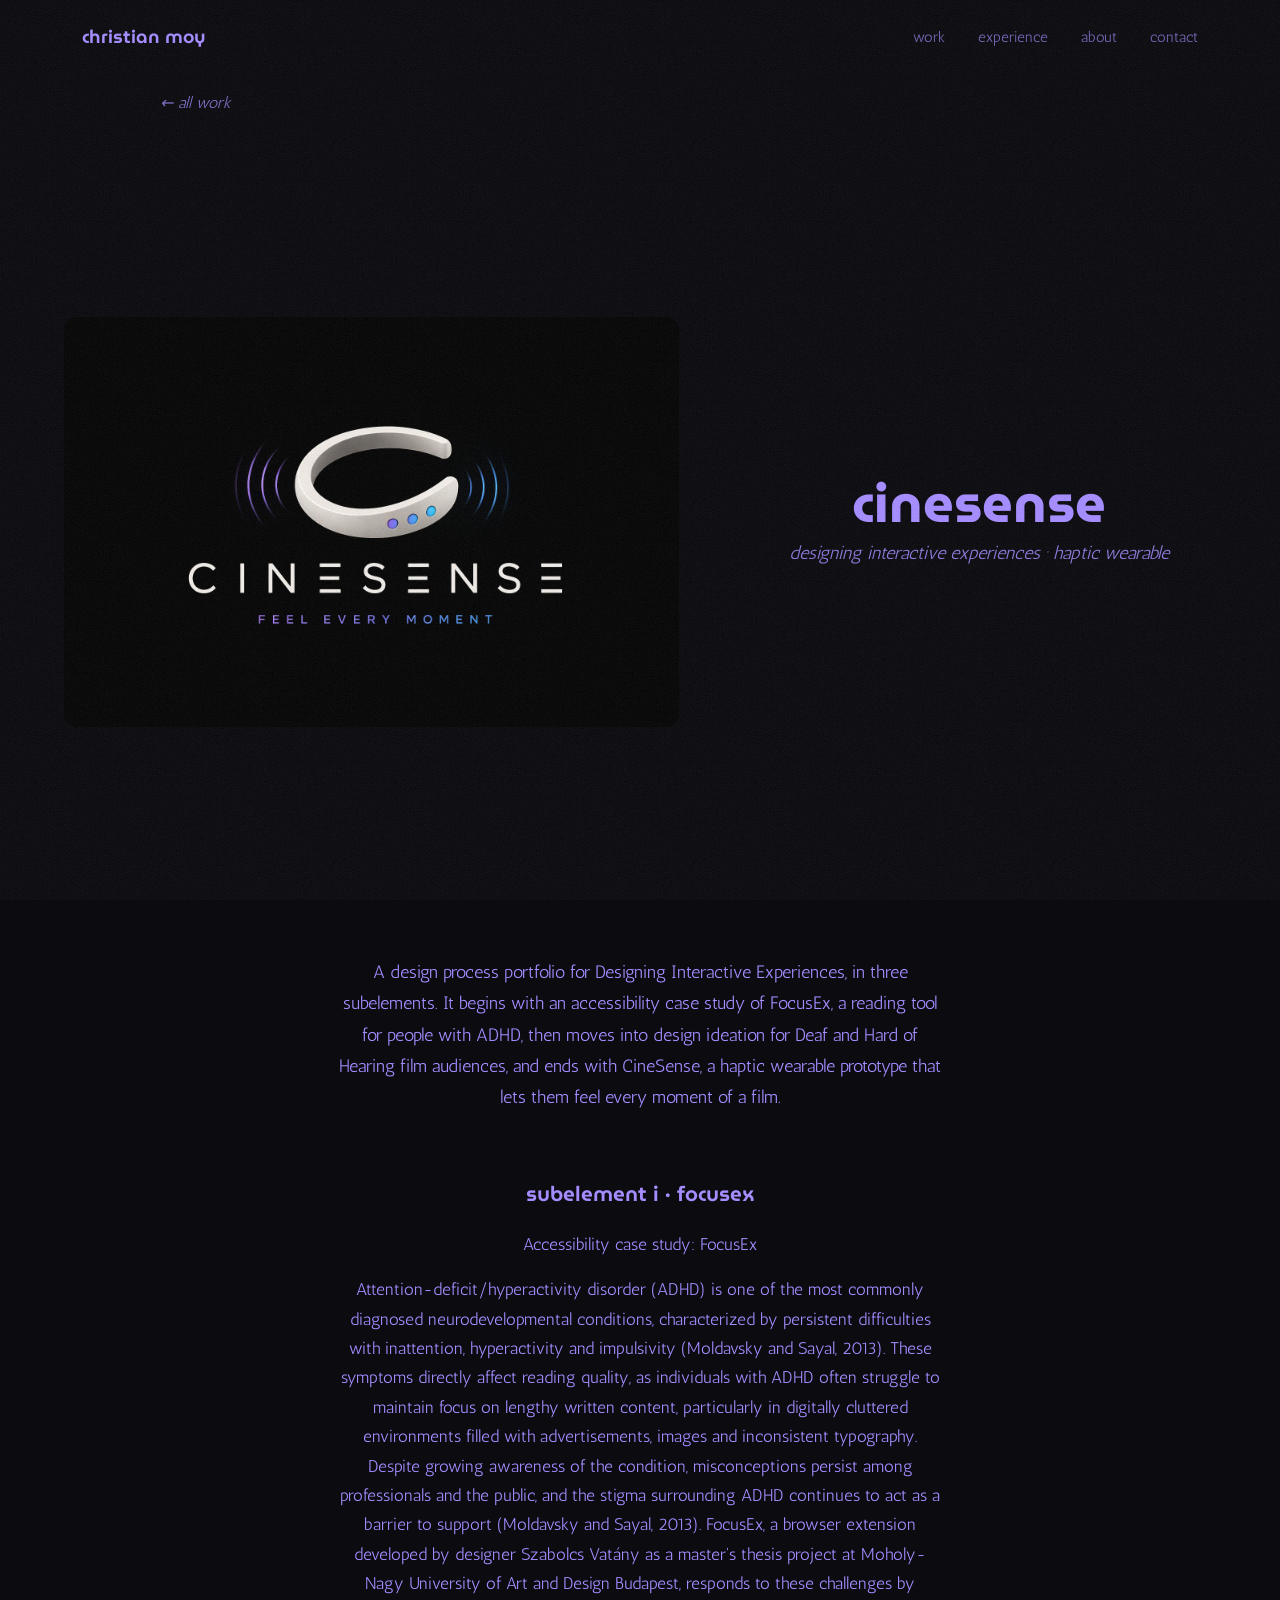
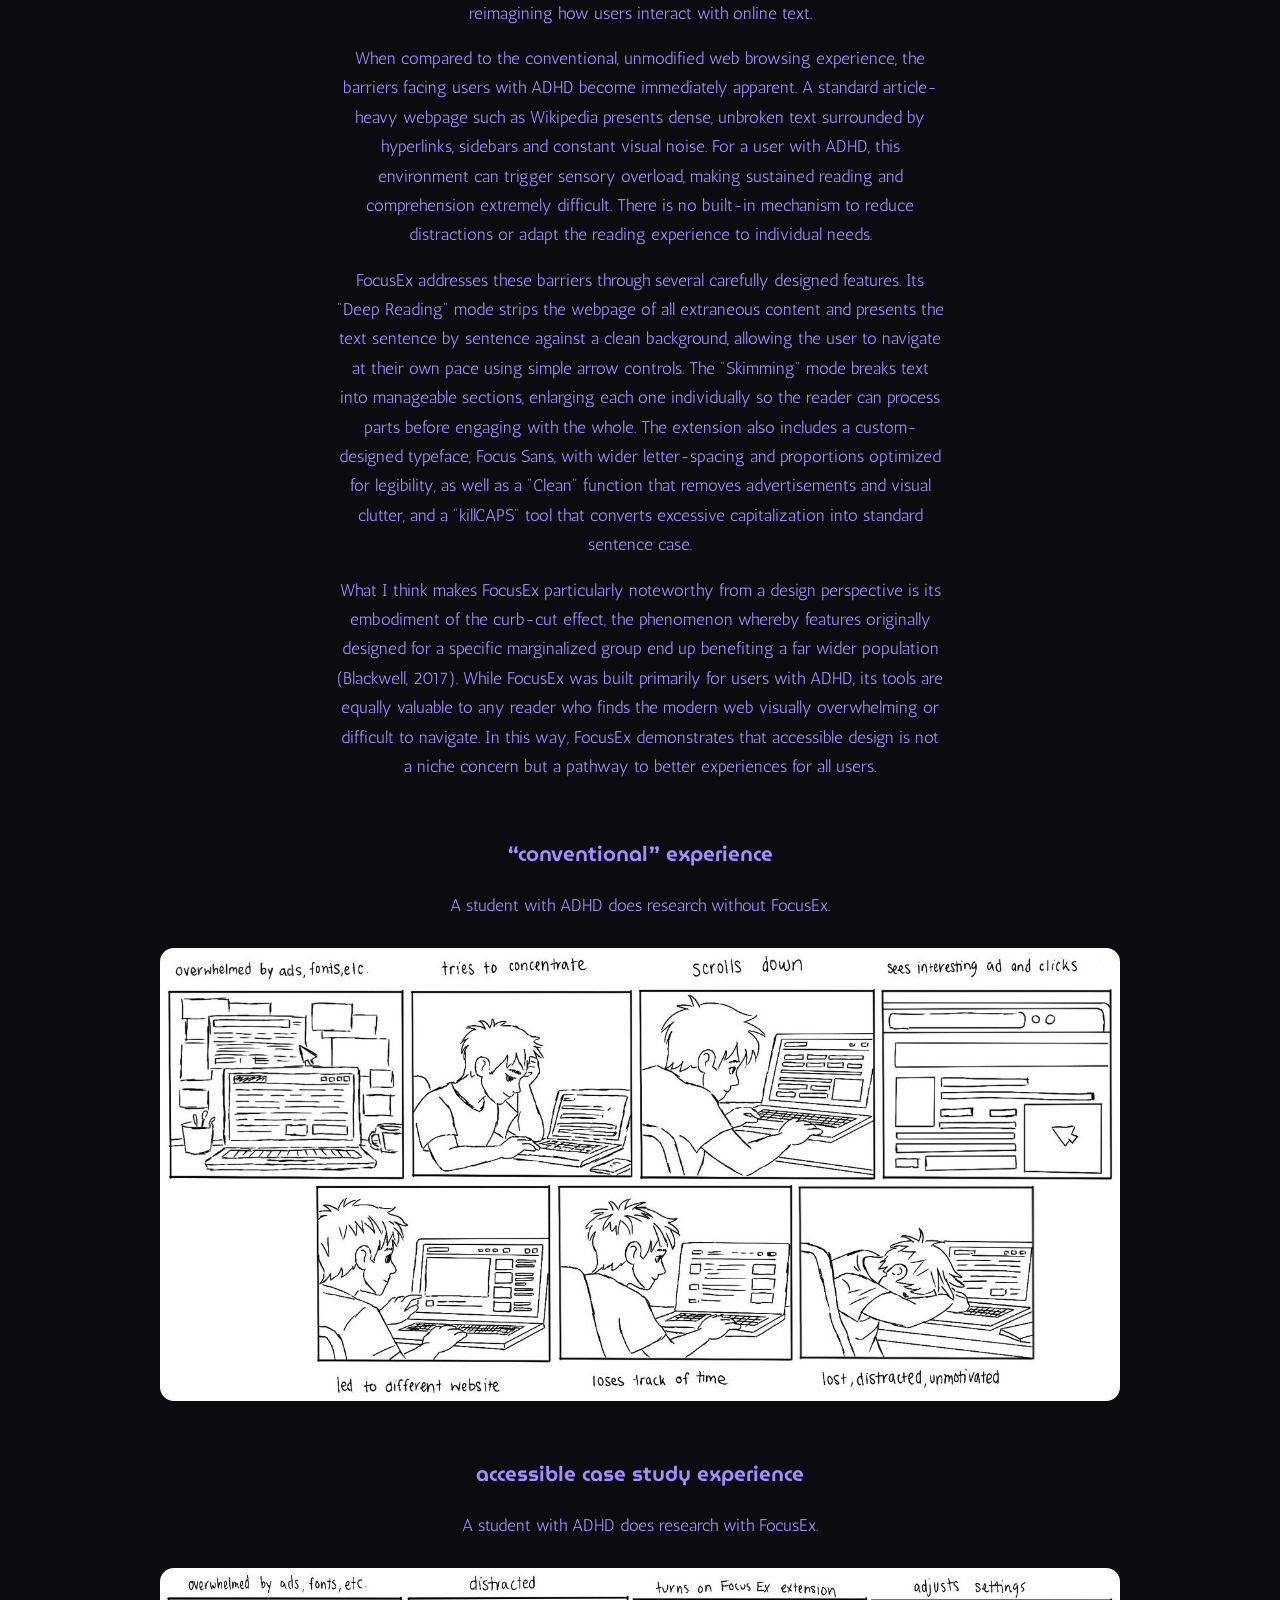
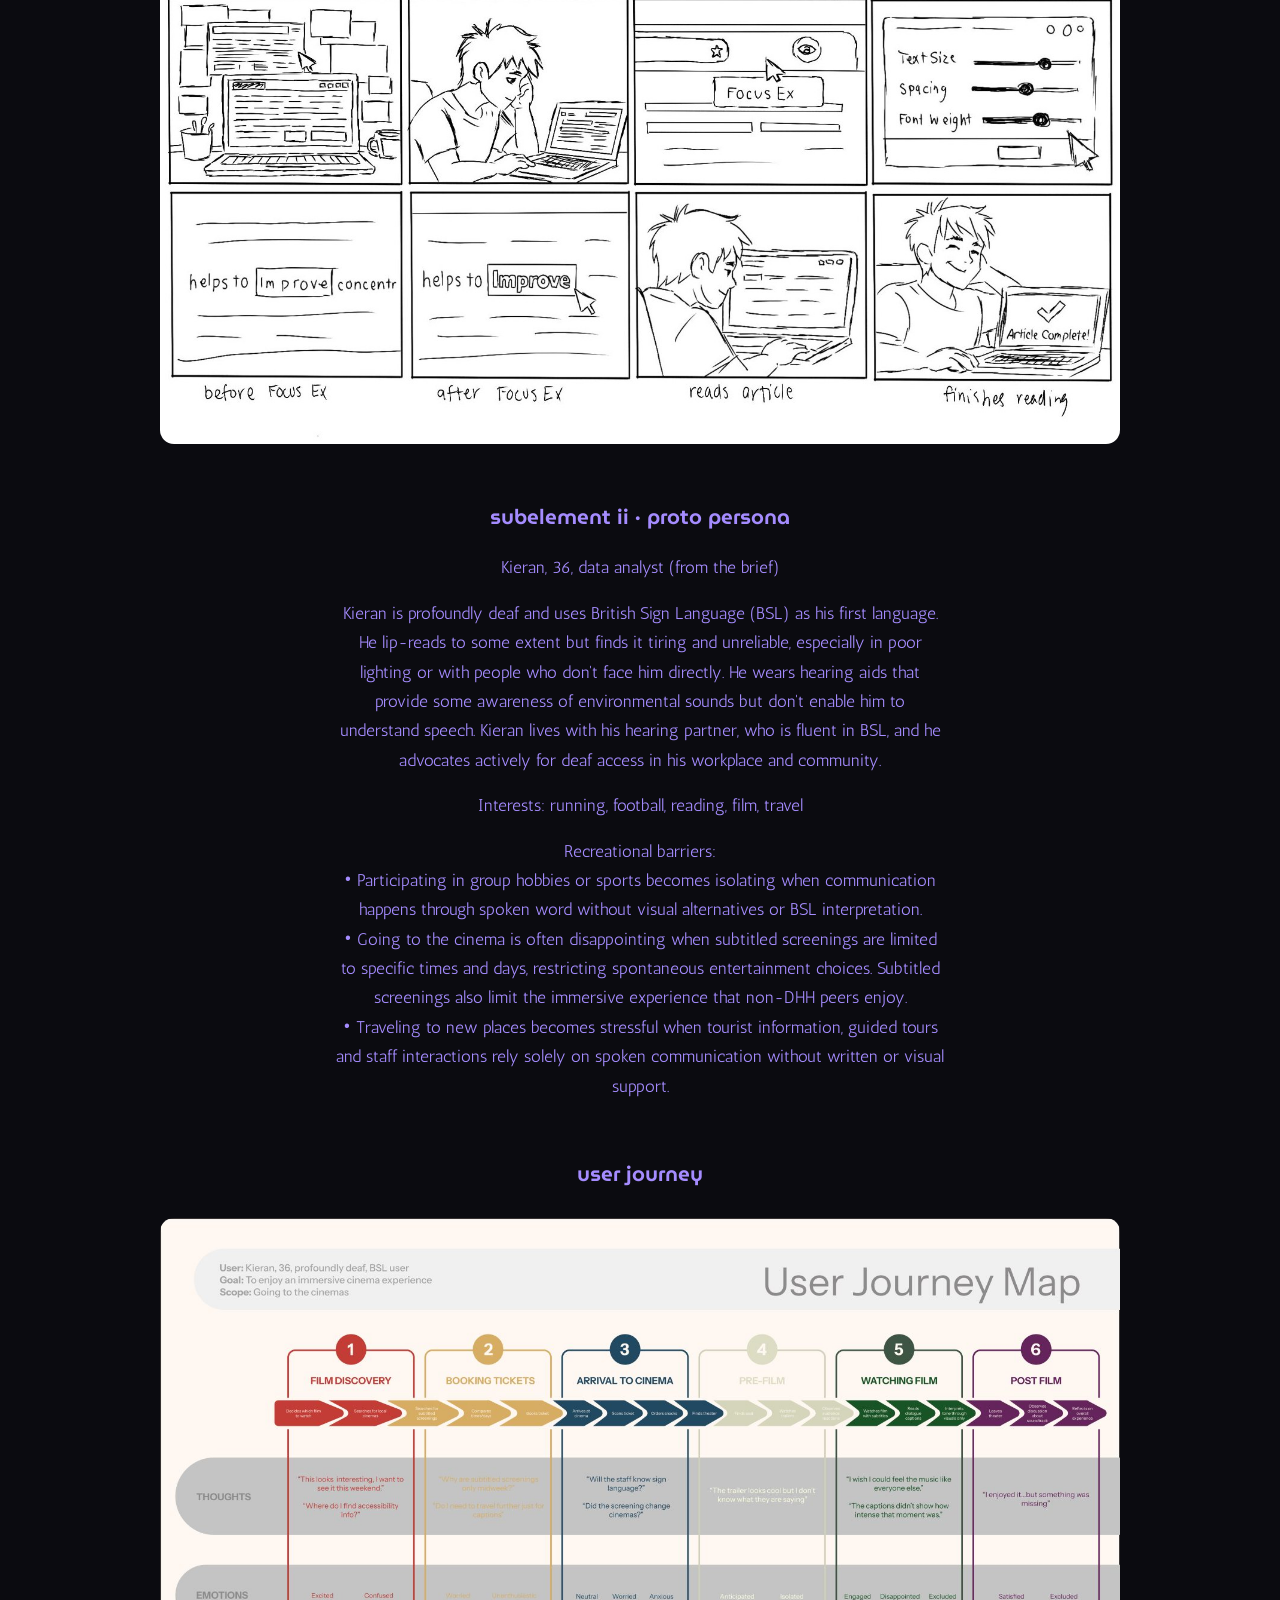
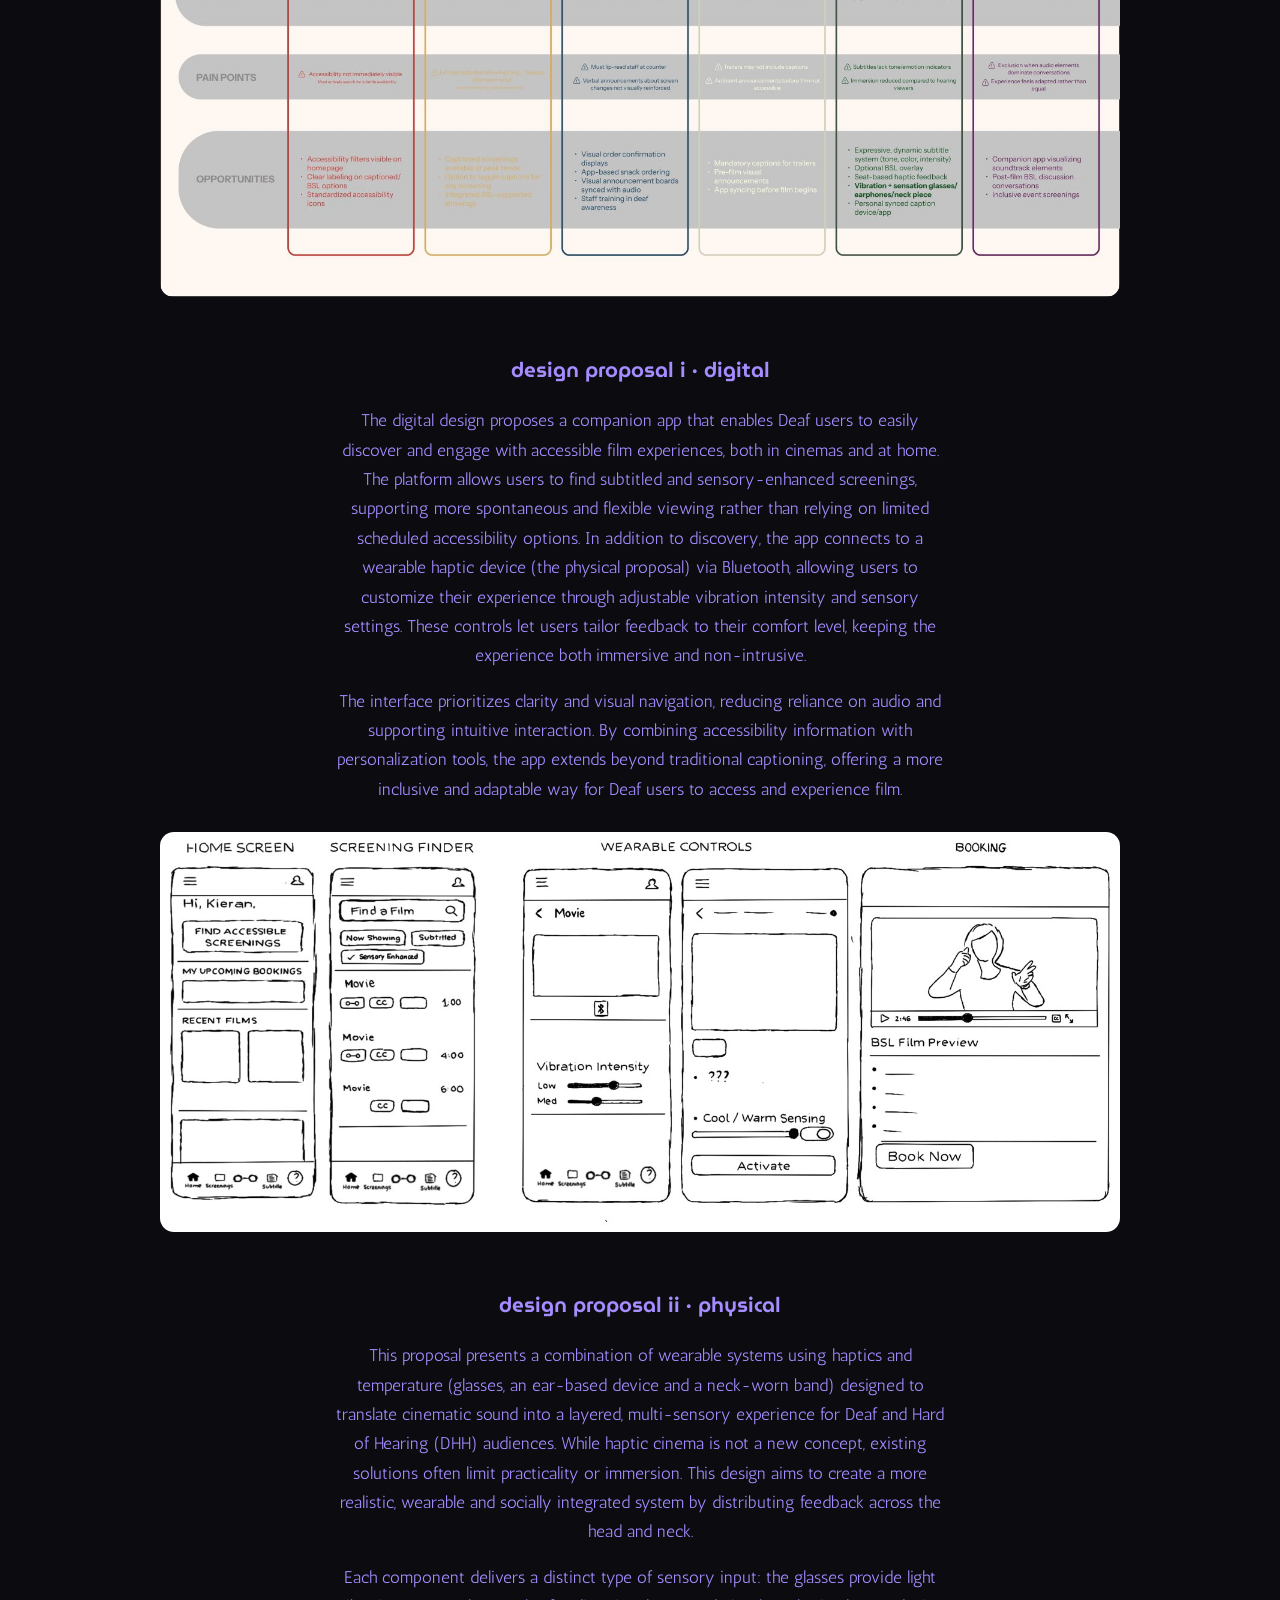
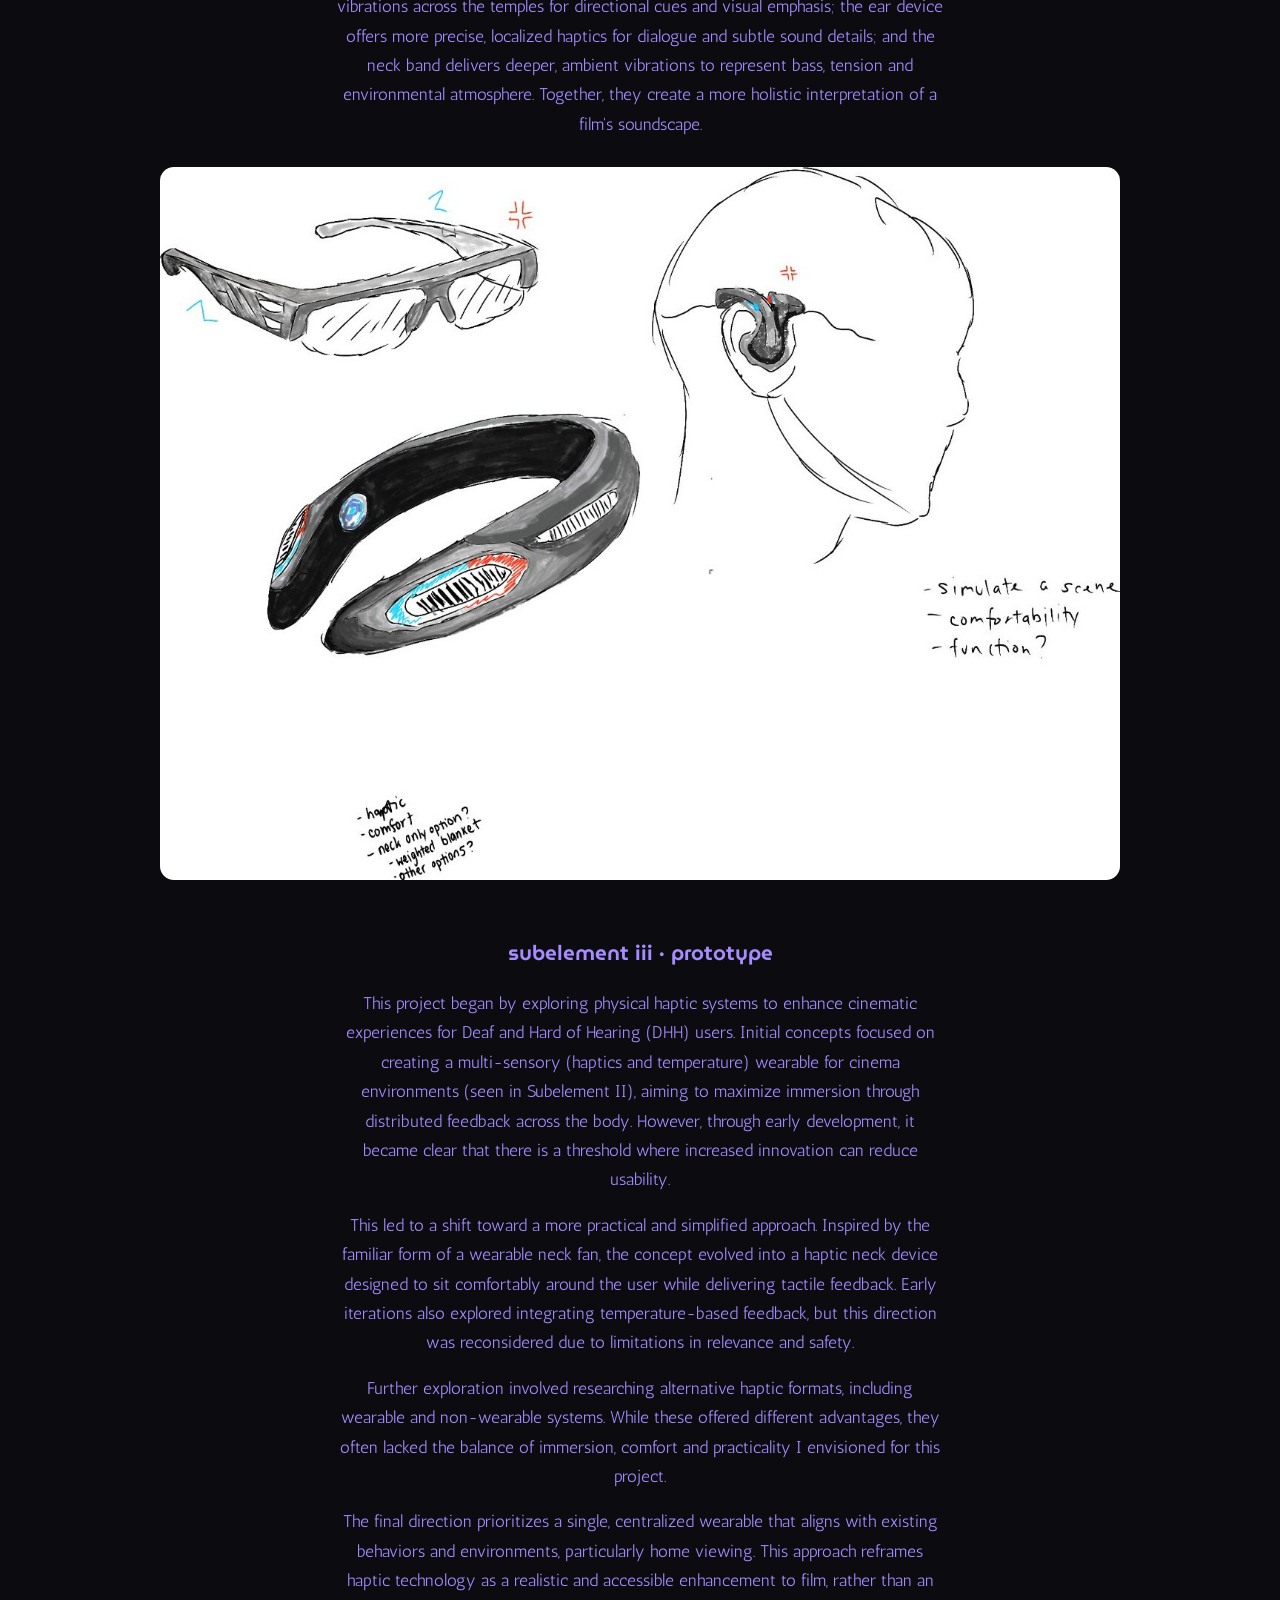
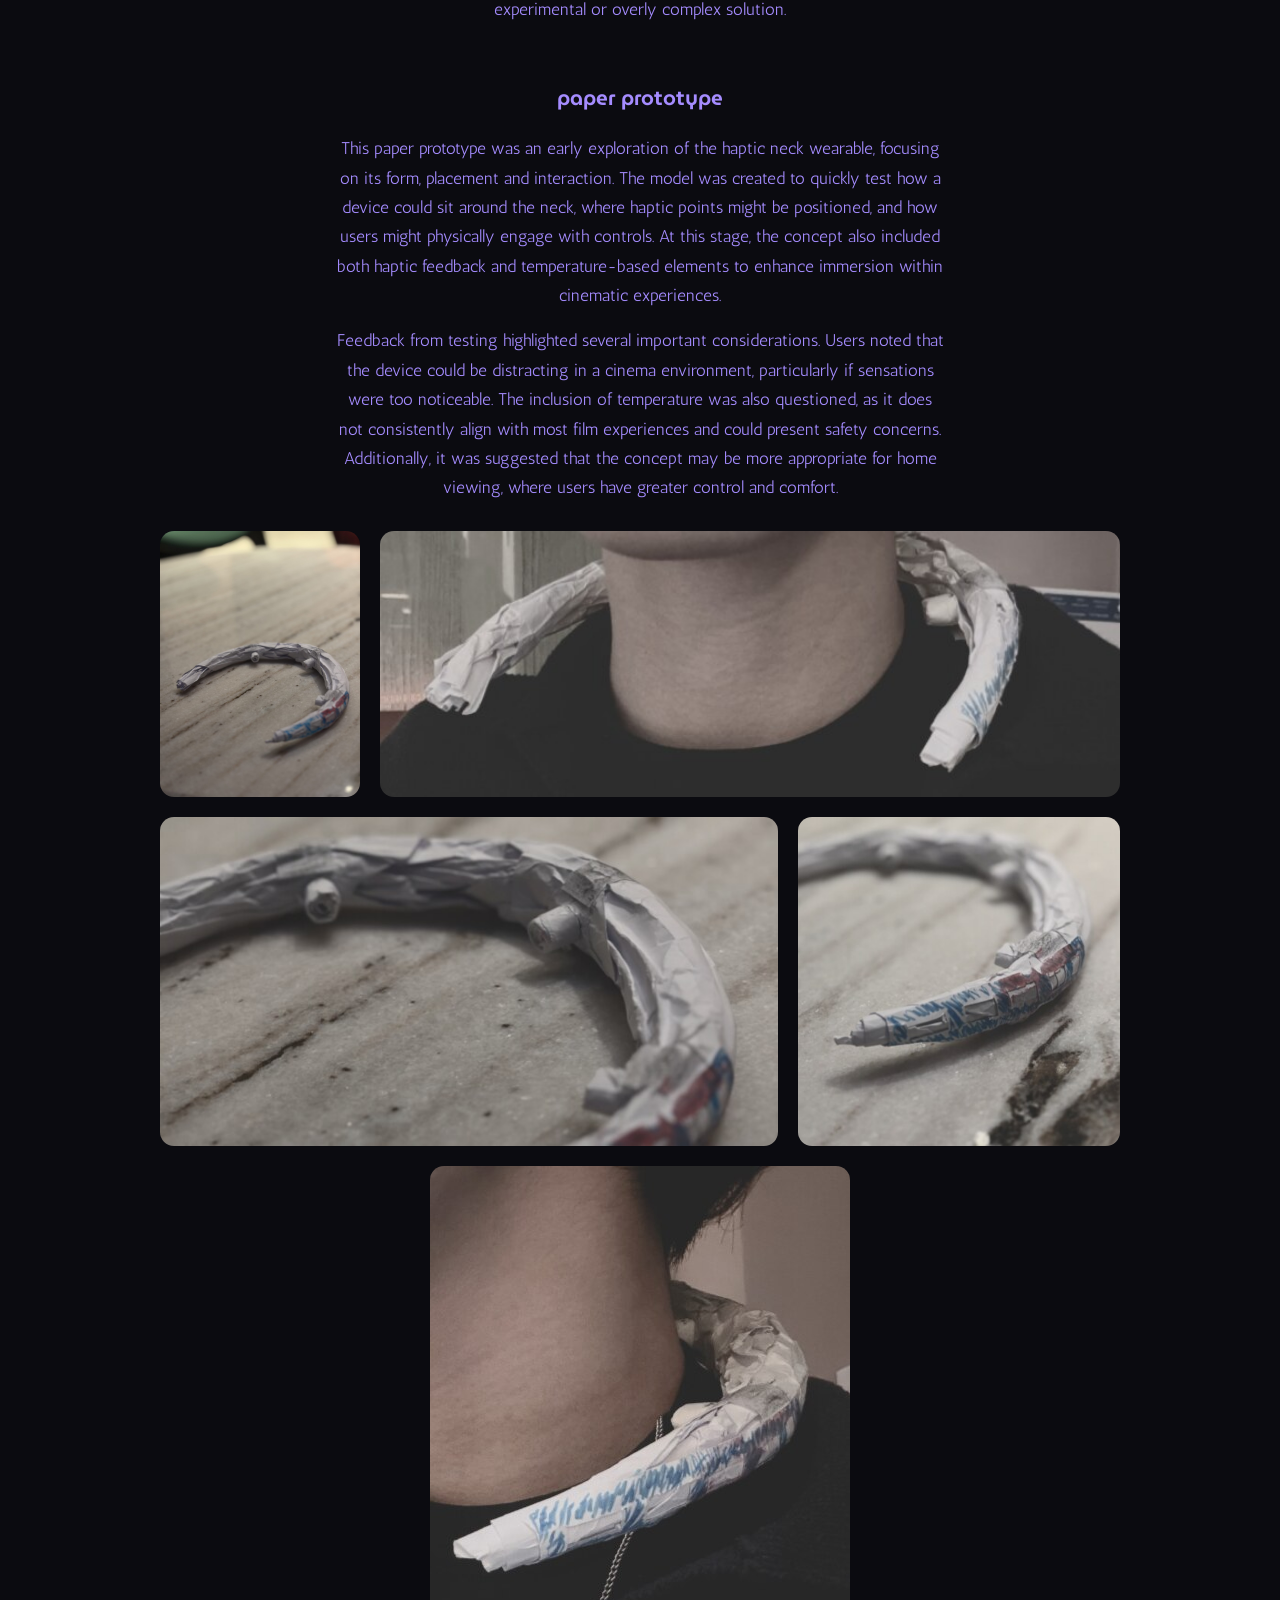
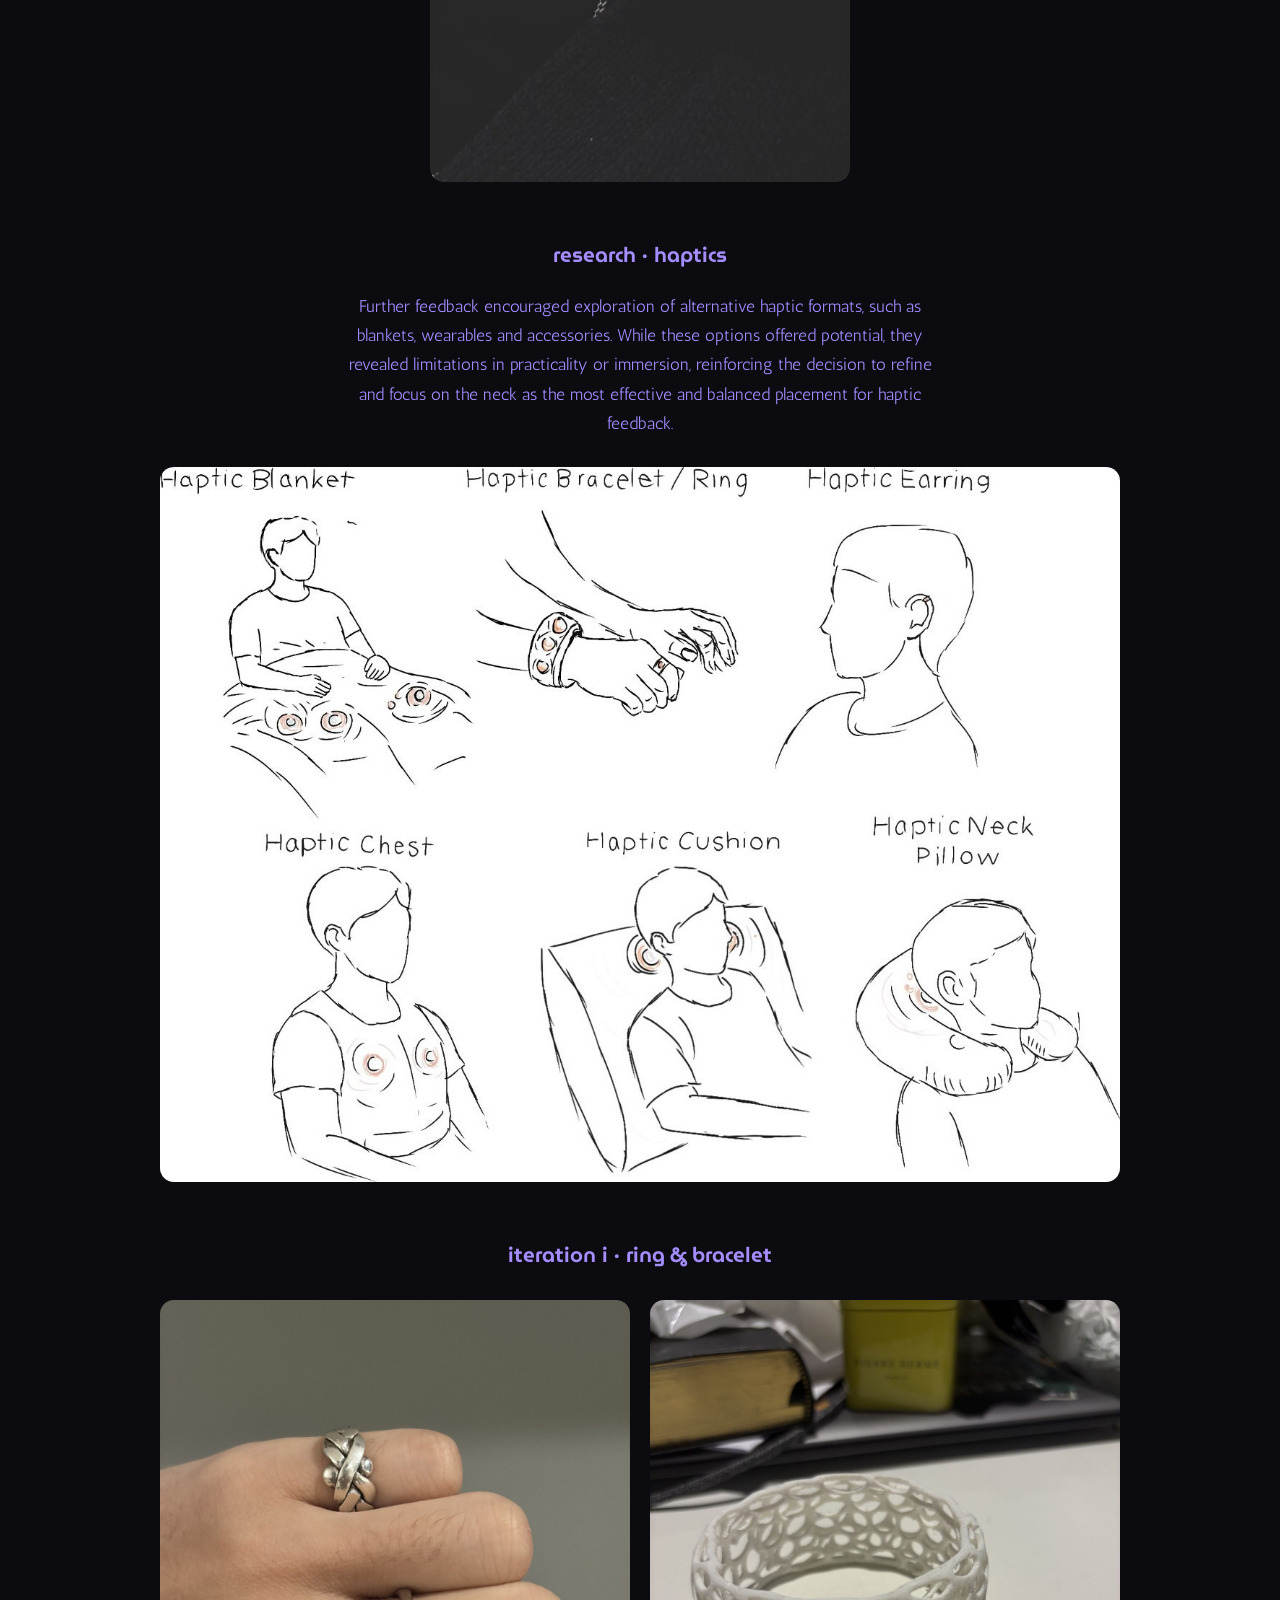
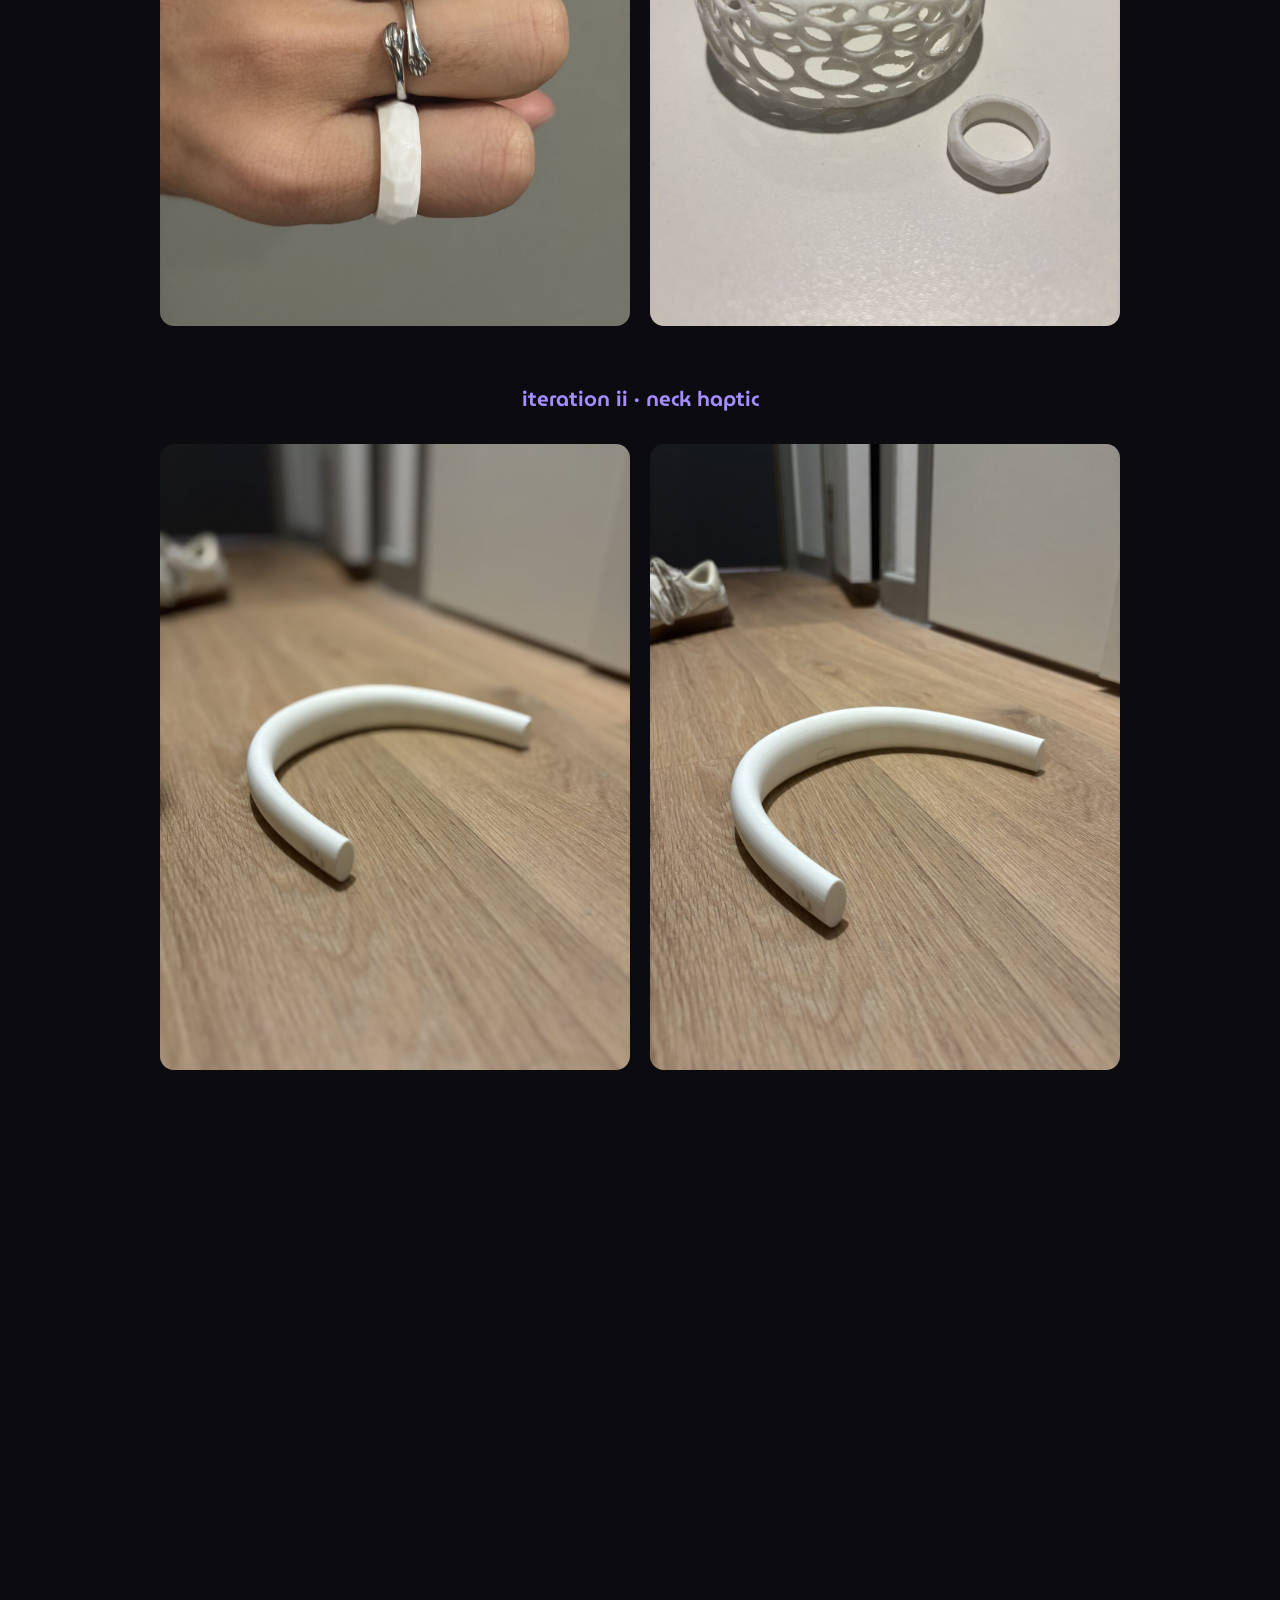
==== project.html @ ffe4d622 "Hero: formal BFA credential and contact links under the name; remove contact section and copyright C" ====
<!DOCTYPE html>
<html lang="en">
<head>
  <meta charset="UTF-8">
  <meta name="viewport" content="width=device-width, initial-scale=1.0">
  <meta name="referrer" content="strict-origin-when-cross-origin">
  <title>Christian Moy — Project</title>
  <link rel="preconnect" href="https://fonts.googleapis.com">
  <link rel="preconnect" href="https://fonts.gstatic.com" crossorigin>
  <link href="https://fonts.googleapis.com/css2?family=Antic&family=MuseoModerno:wght@500;600;700&display=swap" rel="stylesheet">
  <link rel="stylesheet" href="style.css">
  <script>try{var f=JSON.parse(sessionStorage.getItem("page-fade"));if(f){var r=document.documentElement;r.style.setProperty("--page-bg",f[0]);r.style.setProperty("--page-ink",f[1]);r.classList.add("entering")}}catch(e){}</script>
</head>
<body class="project-page">
  <header class="site-header">
    <a href="index.html" class="logo">Christian Moy</a>
    <nav>
      <a href="index.html#work">Work</a>
      <a href="index.html#experience">Experience</a>
      <a href="index.html#about">About</a>
      <a href="index.html#contact">Contact</a>
    </nav>
  </header>

  <main>
    <article class="article" id="article">
      <a href="index.html" class="back">&larr; all work</a>
      <div class="article-top">
        <figure class="article-hero"><img id="hero-img" alt=""></figure>
        <header class="article-head">
          <h1 id="title"></h1>
          <p class="article-sub" id="subtitle"></p>
        </header>
      </div>
      <div class="article-body" id="body"></div>
      <dl class="article-details" id="details" hidden></dl>
      <div id="sections"></div>
      <nav class="article-nav">
        <a id="prev-link"></a>
        <a id="next-link"></a>
      </nav>
    </article>
  </main>


  <div class="lightbox" id="lightbox" hidden>
    <button class="lb-close" aria-label="Close">&times;</button>
    <button class="lb-prev" aria-label="Previous image">&lsaquo;</button>
    <figure>
      <img id="lb-img" alt="">
      <video id="lb-video" controls playsinline loop hidden></video>
      <figcaption><span class="lb-caption" id="lb-caption"></span><span class="lb-count" id="lb-count"></span></figcaption>
    </figure>
    <button class="lb-next" aria-label="Next image">&rsaquo;</button>
  </div>

  <script src="projects.js"></script>
  <script src="fade.js"></script>
  <script src="project.js"></script>
  <script src="effects.js"></script>
</body>
</html>
---- style.css ----
/* Look & feel from Christian's portfolio mood board:
   Museo Moderno (bold, lowercase) for titles, italic Antic for subtext,
   black & white base, each project gets its own color world in the gallery. */
:root {
  --text: #000;
  --muted: #6f6f6f;
  --line: #e6e6e6;
  --bg: #fff;
  --max: 1180px;
  --radius: 14px;
  --title: "MuseoModerno", system-ui, sans-serif;
  --body: "Antic", system-ui, sans-serif;
}

* { box-sizing: border-box; margin: 0; padding: 0; }

html { scroll-behavior: smooth; }

body {
  font-family: var(--body);
  color: var(--page-ink, var(--text));
  background: var(--page-bg, var(--bg));
  transition: background-color 0.6s ease, color 0.6s ease;
  line-height: 1.6;
  -webkit-font-smoothing: antialiased;
}

a { color: inherit; }

h1, h2, h3, .logo { font-family: var(--title); text-transform: lowercase; }

.site-header {
  position: sticky;
  top: 0;
  z-index: 10;
  display: flex;
  justify-content: space-between;
  align-items: center;
  max-width: var(--max);
  margin: 0 auto;
  padding: 1.4rem 2rem;
  background: color-mix(in srgb, var(--page-bg, #fff) 92%, transparent);
  transition: background-color 0.6s ease;
  backdrop-filter: blur(8px);
}

.logo { font-weight: 600; font-size: 1.15rem; text-decoration: none; }

nav a {
  margin-left: 1.75rem;
  text-decoration: none;
  font-size: 0.95rem;
  text-transform: lowercase;
  color: var(--muted);
  transition: color 0.2s;
}
nav a:hover { color: var(--text); }

main { max-width: var(--max); margin: 0 auto; padding: 0 2rem; }

.hero { padding: 9rem 0 7rem; text-align: center; }
.hero h1 {
  font-size: clamp(3rem, 9vw, 6.5rem);
  font-weight: 700;
  letter-spacing: -0.02em;
  line-height: 1;
}
.credential {
  margin: 1.5rem auto 0;
  font-size: 1.15rem;
  font-style: italic;
  line-height: 1.5;
  color: var(--muted);
}
.hero-contact {
  margin-top: 1.25rem;
  display: flex;
  flex-wrap: wrap;
  justify-content: center;
  gap: 0.4rem 0.9rem;
  font-family: var(--title);
  font-size: 1.05rem;
  font-weight: 500;
  text-transform: lowercase;
}
.hero-contact a { text-decoration: none; border-bottom: 1px solid currentColor; padding-bottom: 1px; }
.hero-contact span { opacity: 0.5; }

.section { padding: 5rem 0; }
.section-title {
  font-size: clamp(1.75rem, 3.5vw, 2.4rem);
  font-weight: 600;
  margin-bottom: 2.5rem;
  text-align: center;
}

/* Filters */
.filters { display: flex; flex-wrap: wrap; justify-content: center; gap: 0.6rem; margin-bottom: 3.5rem; }
.filters button {
  background: none;
  border: 1px solid var(--text);
  border-radius: 999px;
  padding: 0.4rem 1.1rem;
  font-family: var(--body);
  font-size: 0.95rem;
  text-transform: lowercase;
  color: var(--text);
  cursor: pointer;
  transition: background 0.2s, color 0.2s;
}
.filters button:hover { background: #f2f2f2; }
.filters button.active { background: var(--text); color: var(--bg); }
.card[hidden] { display: none; }
.year-heading { grid-column: 1 / -1; font-family: var(--title); font-weight: 700; font-size: clamp(1.6rem, 3vw, 2.2rem); text-align: center; margin-bottom: -1.5rem; font-variant-numeric: tabular-nums; }
.year-heading:not(:first-child) { margin-top: 1.5rem; padding-top: 2.5rem; border-top: 1px solid currentColor; }
.year-heading[hidden] { display: none; }

/* Project grid: image first, then a bold title with an italic subtitle */
.grid {
  display: grid;
  grid-template-columns: repeat(auto-fill, minmax(300px, 1fr));
  gap: 3.5rem 2rem;
}

.card { display: block; text-decoration: none; text-align: center; color: inherit; }
.card-img { overflow: hidden; aspect-ratio: 4 / 5; border-radius: var(--radius); background: #f3f3f3; }
.card-img img {
  width: 100%;
  height: 100%;
  object-fit: cover;
  display: block;
  transition: transform 0.6s ease;
}
.card:hover .card-img img { transform: scale(1.03); }
.card h3 { margin-top: 1.1rem; font-size: 1.3rem; font-weight: 700; line-height: 1.2; transition: color 0.3s; }
.card p { margin-top: 0.15rem; font-size: 0.98rem; font-style: italic; color: var(--muted); text-transform: lowercase; }
.card:hover h3 { color: var(--accent, var(--text)); }

/* Experience */
.timeline { max-width: 52rem; margin: 0 auto; }
.entry { margin-bottom: 2.75rem; }
.entry-head { display: flex; justify-content: space-between; gap: 1rem; align-items: baseline; }
.entry h3 { font-size: 1.25rem; font-weight: 600; line-height: 1.25; }
.role { font-style: italic; color: var(--muted); }
.meta { font-size: 0.9rem; color: var(--muted); text-align: right; white-space: nowrap; }
.entry ul { margin: 0.7rem 0 0 1.1rem; font-size: 1rem; }
.entry li { margin-bottom: 0.3rem; }

.columns { display: grid; grid-template-columns: 1fr 1fr; gap: 4rem; max-width: 60rem; margin: 0 auto; }
.compact .meta { text-align: left; white-space: normal; }
.compact p:not(.role):not(.meta) { font-size: 1rem; margin-top: 0.35rem; }

.contact { text-align: center; }
.contact-line { font-family: var(--title); font-size: clamp(1.3rem, 3vw, 1.9rem); font-weight: 500; text-transform: lowercase; margin-bottom: 0.4rem; }
.contact-line a { text-decoration: none; border-bottom: 2px solid var(--line); transition: border-color 0.2s; }
.contact-line a:hover { border-color: var(--text); }

.site-footer {
  max-width: var(--max);
  margin: 0 auto;
  padding: 4rem 2rem 3rem;
  font-size: 0.9rem;
  font-style: italic;
  color: var(--muted);
  text-align: center;
  text-transform: lowercase;
}

/* Project article page: takes on the project's color world */
.project-page { background: var(--page-bg, #fff); color: var(--page-ink, #000); }
.project-page .site-header { background: transparent; backdrop-filter: none; position: static; }
.project-page nav a, .project-page .site-footer { color: inherit; opacity: 0.7; }
.project-page nav a:hover { opacity: 1; }

.article { max-width: 60rem; margin: 0 auto; padding: 1rem 0 3rem; }
.back { display: inline-block; margin-bottom: 1.75rem; text-decoration: none; font-style: italic; opacity: 0.75; }
.back:hover { opacity: 1; }
.article-hero { cursor: zoom-in; }
.article-hero { text-align: center; }
.article-hero img { max-width: 100%; max-height: 80vh; width: auto; height: auto; object-fit: contain; border-radius: var(--radius); display: inline-block; vertical-align: top; }
.article-head { text-align: center; margin: 2.5rem 0 2rem; }
.article-head h1 { font-size: clamp(2.2rem, 6vw, 3.8rem); font-weight: 700; line-height: 1.05; }
/* Opening: cover photo on the left, title and subtitle beside it, both in the first screen */
.article-top {
  display: grid; grid-template-columns: minmax(0, 1.3fr) minmax(0, 1fr); gap: clamp(2rem, 5vw, 4rem);
  align-items: center; min-height: calc(100vh - 9rem); margin-bottom: 3.5rem;
  width: min(72rem, calc(100vw - 4rem)); margin-left: calc(50% - min(36rem, calc(50vw - 2rem)));
}
.article-top .article-hero img { max-height: 78vh; }
.article-top .article-head { margin: 0; }
.article-top .article-head h1 { font-size: clamp(2.2rem, 4.2vw, 3.6rem); }
@media (max-width: 700px) {
  .article-top { display: block; min-height: 0; width: auto; margin-left: 0; margin-bottom: 2.5rem; }
  .article-top .article-hero img { max-height: 52vh; }
  .article-top .article-head { margin-top: 1.75rem; }
}
.article-sub { margin-top: 0.5rem; font-size: 1.15rem; font-style: italic; text-transform: lowercase; opacity: 0.85; }
.article-body { max-width: 38rem; margin: 0 auto 4rem; font-size: 1.12rem; line-height: 1.75; }
.article-body p + p { margin-top: 1.1rem; }
.article-details { max-width: 38rem; margin: -2rem auto 4rem; display: grid; grid-template-columns: max-content 1fr; gap: 0.4rem 1.5rem; font-size: 1rem; }
.article-details[hidden] { display: none; }
.article-details dt { font-family: var(--title); font-weight: 600; text-transform: lowercase; }
.article-details dd { font-style: italic; }
.article-label { font-size: 1.3rem; font-weight: 600; text-align: center; margin-bottom: 1.75rem; }
.article-label[hidden] { display: none; }
.article-gallery + .article-label { margin-top: 3.5rem; }
/* Gallery: an even grid of square tiles, each photo cropped to its main item
   (per-photo `crop` in projects.js sets the focus, or "whole" to fit it uncropped).
   The lightbox always shows the full photo. */
.article-gallery { display: grid; grid-template-columns: repeat(2, minmax(0, 1fr)); gap: 1.25rem; align-items: center; }
.article-gallery.single { grid-template-columns: minmax(0, 1fr); max-width: calc(50% - 0.625rem); margin: 1.25rem auto 0; }
.article-gallery.single:has(.whole) { max-width: none; }
.article-gallery.single .whole img, .article-gallery.single .whole video { width: auto; max-width: 100%; max-height: 80vh; margin: 0 auto; }
.article-gallery button { display: block; width: 100%; padding: 0; border: 0; background: none; cursor: zoom-in; color: inherit; font: inherit; }
.article-gallery img, .article-gallery video { width: 100%; aspect-ratio: 1; object-fit: cover; display: block; border-radius: var(--radius); transition: opacity 0.2s; }
.article-gallery .whole img, .article-gallery .whole video { aspect-ratio: auto; background: none; }
.article-gallery.natural img, .article-gallery.natural video { aspect-ratio: auto; }
.article-gallery button:hover img { opacity: 0.88; }
@media (max-width: 640px) {
  .article-gallery { grid-template-columns: minmax(0, 1fr); }
  .article-gallery.single { max-width: none; }
}
.article-nav { display: flex; justify-content: space-between; gap: 2rem; margin-top: 4.5rem; padding-top: 2rem; border-top: 1px solid currentColor; }
.article-nav a { font-family: var(--title); font-weight: 600; font-size: 1.15rem; text-transform: lowercase; text-decoration: none; max-width: 45%; }
.article-nav a:last-child { text-align: right; }
.article-nav span { display: block; font-family: var(--body); font-weight: 400; font-style: italic; font-size: 0.9rem; opacity: 0.7; }

/* Lightbox: opens in the project's color world */
.lightbox {
  --lb-bg: #fff;
  --lb-ink: #000;
  position: fixed;
  inset: 0;
  z-index: 100;
  display: flex;
  align-items: center;
  justify-content: center;
  background: var(--lb-bg);
  color: var(--lb-ink);
  transition: background 0.4s;
}
.lightbox[hidden] { display: none; }
.lightbox figure { max-width: 84vw; text-align: center; }
.lightbox img { max-width: 84vw; max-height: 74vh; object-fit: contain; display: block; margin: 0 auto; }
.lightbox video { max-width: 84vw; max-height: 74vh; display: block; margin: 0 auto; }
.lightbox video[hidden], .lightbox img[hidden] { display: none; }
.lightbox figcaption { margin-top: 1.4rem; }
.lb-title { display: block; font-family: var(--title); font-weight: 700; font-size: clamp(1.4rem, 3vw, 2.1rem); line-height: 1.15; text-transform: lowercase; }
.lb-sub { display: block; font-style: italic; font-size: 1.05rem; text-transform: lowercase; }
.lb-count { display: block; margin-top: 0.5rem; font-size: 0.85rem; opacity: 0.6; }
.lb-caption { display: block; margin-top: 0.75rem; font-style: italic; }
.lb-caption:empty { display: none; }
.article-gallery .caption { display: block; font-family: var(--body); margin-top: 0.5rem; font-size: 0.9rem; font-style: italic; text-align: left; color: inherit; opacity: 0.75; }
.article-gallery .tile-label { display: block; margin-top: 0.75rem; font-family: var(--title); font-weight: 600; font-size: 1.05rem; text-transform: lowercase; text-align: center; }
.lightbox button {
  position: absolute;
  background: none;
  border: 0;
  font-size: 2.6rem;
  line-height: 1;
  color: var(--lb-ink);
  cursor: pointer;
  padding: 1rem;
}
.lb-close { top: 0.5rem; right: 1rem; }
.lb-prev { left: 0.5rem; top: 50%; transform: translateY(-50%); }
.lb-next { right: 0.5rem; top: 50%; transform: translateY(-50%); }

@media (max-width: 700px) {
  .site-header { padding: 1.1rem 1.25rem; }
  main { padding: 0 1.25rem; }
  nav a { margin-left: 1rem; }
  .hero { padding: 5rem 0 4rem; }
  .columns { grid-template-columns: 1fr; gap: 0; }
  .entry-head { flex-direction: column; gap: 0.25rem; }
  .meta { text-align: left; white-space: normal; }
  .meta br { display: none; }
}

/* Page color fade (fade.js): content fades out on leaving and in on arriving */
.site-header, main, .site-footer { transition: opacity 0.45s ease; }
.entering .site-header, .entering main, .entering .site-footer,
.leaving .site-header, .leaving main, .leaving .site-footer { opacity: 0; }
@media (prefers-reduced-motion: reduce) {
  body, .site-header, main, .site-footer { transition: none; }
}

/* Cover photo morph between the homepage and a project page (fade.js) */
@view-transition { navigation: auto; }
.instant body { transition: none; }
::view-transition-group(hero) { animation-duration: 0.7s; animation-timing-function: cubic-bezier(0.2, 0, 0, 1); }
::view-transition-old(hero), ::view-transition-new(hero) { height: 100%; object-fit: cover; }
::view-transition-old(root), ::view-transition-new(root) { animation-duration: 0.5s; }
@media (prefers-reduced-motion: reduce) {
  @view-transition { navigation: none; }
}

/* Project page builds in two beats: the cover lands, then the title and text rise in */
@keyframes rise { from { opacity: 0; transform: translateY(18px); } to { opacity: 1; transform: none; } }
.project-page .article-head,
.project-page .article-body,
.project-page .article-details,
.project-page #sections { animation: rise 0.7s cubic-bezier(0.2, 0, 0, 1) both; }
.project-page .article-head { animation-delay: 0.45s; }
.project-page .article-body { animation-delay: 0.6s; }
.project-page .article-details { animation-delay: 0.7s; }
.project-page #sections { animation-delay: 0.8s; }
@media (prefers-reduced-motion: reduce) {
  .project-page .article-head, .project-page .article-body,
  .project-page .article-details, .project-page #sections { animation: none; }
}

/* Booklet (project.js): an open book; one page turns over the spine */
.booklet { margin-top: 3.5rem; }
.booklet-stage { position: relative; aspect-ratio: 3000 / 2121; perspective: 3200px; cursor: pointer; outline: none; }
.booklet-stage:focus-visible { outline: 2px solid currentColor; outline-offset: 6px; border-radius: 4px; }
.booklet-half, .booklet-leaf { position: absolute; top: 0; bottom: 0; width: 50%; }
.booklet-half.l { left: 0; }
.booklet-half.r { right: 0; }
.booklet-half, .booklet-leaf > div { background-repeat: no-repeat; }
.booklet-stage .filled { background-color: #fff; box-shadow: 0 10px 28px rgba(0, 0, 0, 0.28); }
.booklet-leaf { z-index: 2; transform-style: preserve-3d; animation: 0.85s cubic-bezier(0.45, 0, 0.2, 1) forwards; pointer-events: none; }
.booklet-leaf.forward { left: 50%; transform-origin: left center; animation-name: page-forward; }
.booklet-leaf.back { left: 0; transform-origin: right center; animation-name: page-back; }
.booklet-leaf > div { position: absolute; inset: 0; backface-visibility: hidden; }
.booklet-leaf > .back { transform: rotateY(180deg); }
@keyframes page-forward { to { transform: rotateY(-180deg); } }
@keyframes page-back { to { transform: rotateY(180deg); } }
.booklet-controls { display: flex; justify-content: center; align-items: center; gap: 1.5rem; margin-top: 1.5rem; }
.booklet-controls button { width: 2.6rem; height: 2.6rem; border-radius: 50%; border: 1px solid currentColor; background: none; color: inherit; font-size: 1.5rem; line-height: 1; cursor: pointer; transition: opacity 0.2s; }
.booklet-controls button:disabled { opacity: 0.3; cursor: default; }
.booklet-count { min-width: 4rem; text-align: center; font-style: italic; opacity: 0.75; }

/* Words under a section heading (sections: [label, files, text]) */
.section-text { max-width: 38rem; margin: -0.5rem auto 1.75rem; font-size: 1.05rem; line-height: 1.75; white-space: pre-line; }
.section-text p + p { margin-top: 1rem; }
.section-text + .article-gallery:not(.single) { margin-top: 0; }
.section-text + .article-label { margin-top: 3.5rem; }
.section-text.bibliography { font-size: 0.9rem; line-height: 1.6; overflow-wrap: anywhere; }
.section-text.bibliography p { padding-left: 2rem; text-indent: -2rem; }

/* Uncropped projects (fit: "natural"): each pair is one row of equal height (project.js) */
.article-gallery.natural-row { display: flex; gap: 1.25rem; align-items: flex-start; }
.natural-row > button { flex: 1 1 0; min-width: 0; }
.natural-row img, .natural-row video { height: auto; }
.article-gallery + .article-gallery:not(.single) { margin-top: 1.25rem; }
@media (max-width: 640px) {
  .article-gallery.natural-row { flex-direction: column; }
  .natural-row > button { flex: none !important; width: 100%; }
}

/* All text centered (Christian's preference) */
.article-body, .section-text, .article-gallery .caption { text-align: center; }
.section-text.bibliography p { padding-left: 0; text-indent: 0; }
.article-details { display: block; text-align: center; }
.article-details dt, .article-details dd { display: inline; }
.article-details dd { margin-left: 0.5rem; }
.article-details dd::after { content: "\A"; white-space: pre; }
.entry, .columns > * { text-align: center; }
.entry-head { flex-direction: column; align-items: center; gap: 0.2rem; }
.meta, .compact .meta { text-align: center; white-space: normal; }
.entry ul { list-style: none; margin: 0.7rem 0 0; padding: 0; }

/* Effects (effects.js) ---------------------------------------------------- */
/* Paper grain: a faint, static noise over every page, in any color world */
body::after {
  content: "";
  position: fixed;
  inset: 0;
  z-index: 150;
  pointer-events: none;
  opacity: 0.06;
  background-image: url("data:image/svg+xml;utf8,<svg xmlns='http://www.w3.org/2000/svg' width='180' height='180'><filter id='n'><feTurbulence type='fractalNoise' baseFrequency='.85' numOctaves='3' stitchTiles='stitch'/><feColorMatrix type='saturate' values='0'/><feComponentTransfer><feFuncR type='linear' slope='3' intercept='-1'/><feFuncG type='linear' slope='3' intercept='-1'/><feFuncB type='linear' slope='3' intercept='-1'/></feComponentTransfer></filter><rect width='100%' height='100%' filter='url(%23n)'/></svg>");
}

/* Scroll reveal */
html .reveal { opacity: 0; transform: translateY(24px); transition: opacity 0.8s cubic-bezier(0.2, 0, 0, 1), transform 0.8s cubic-bezier(0.2, 0, 0, 1); }
html .reveal.is-visible { opacity: 1; transform: none; }

/* Cursor: a solid black arrow everywhere, with a thin white edge so it shows on dark pages */
html, html * {
  cursor: url("data:image/svg+xml;utf8,<svg xmlns='http://www.w3.org/2000/svg' width='24' height='24' viewBox='0 0 24 24'><path d='M3 2 L3 19 L7.5 14.8 L10.6 21.6 L13.6 20.3 L10.6 13.6 L16.8 13.6 Z' fill='black' stroke='white' stroke-width='1.2' stroke-linejoin='round'/></svg>") 3 2, auto !important;
}

/* Card hover: lift, and keep text readable while the page previews a project's colors */
@media (hover: hover) and (pointer: fine) {
  .card { transition: transform 0.5s cubic-bezier(0.2, 0, 0, 1); }
  .card:hover { transform: translateY(-6px); }
}
.tinting .card:hover h3 { color: inherit; }
.tinting .card p { color: inherit; opacity: 0.7; }

@media (prefers-reduced-motion: reduce) {
  html .reveal { opacity: 1; transform: none; transition: none; }
  .card:hover { transform: none; }
}

/* Title letters (effects.js): each letter rises from behind the baseline, once */
.split .word { display: inline-block; overflow: hidden; padding-bottom: 0.14em; margin-bottom: -0.14em; vertical-align: top; white-space: nowrap; }
.split .char { display: inline-block; animation: char-rise 0.9s cubic-bezier(0.2, 0, 0, 1) both; animation-delay: calc(var(--d, 0s) + var(--i) * 30ms); }
@keyframes char-rise { from { transform: translateY(110%); } to { transform: none; } }
.hero h1.split { --d: 0.15s; }
#title.split { --d: 0.45s; }
/* The project head no longer fades as a block; its subtitle keeps the gentle rise */
.project-page .article-head:has(.split) { animation: none; }
.project-page .article-head:has(.split) .article-sub { animation: rise 0.7s cubic-bezier(0.2, 0, 0, 1) 0.6s both; }

/* Text lines (effects.js): subtitle, write-up and details rise in line by line */
.split-lines { animation: none !important; }
.line { display: block; overflow: hidden; padding-bottom: 0.12em; margin-bottom: -0.12em; }
.line-in { display: inline-block; animation: line-rise 0.8s cubic-bezier(0.2, 0, 0, 1) both; }
@keyframes line-rise { from { transform: translateY(110%); } to { transform: none; } }
.article-details .dt { font-family: var(--title); font-weight: 600; text-transform: lowercase; }
.article-details .dd { font-style: italic; margin-left: 0.5rem; }

/* Video (project.js): a YouTube thumbnail with a play button; the player loads on click */
.video { margin-top: 3.5rem; }
.yt { position: relative; display: block; width: 100%; aspect-ratio: 16 / 9; padding: 0; border: 0; border-radius: var(--radius); overflow: hidden; background: #000; color: inherit; }
button.yt, a.yt { cursor: pointer; }
.yt img, .yt iframe { position: absolute; inset: 0; width: 100%; height: 100%; object-fit: cover; border: 0; display: block; }
.yt-play {
  position: absolute; left: 50%; top: 50%; width: 76px; height: 76px; border-radius: 50%;
  background: var(--page-bg, #fff); transform: translate(-50%, -50%);
  box-shadow: 0 8px 24px rgba(0, 0, 0, 0.3); transition: transform 0.35s cubic-bezier(0.2, 0, 0, 1);
}
.yt-play::after {
  content: ""; position: absolute; left: 54%; top: 50%; transform: translate(-50%, -50%);
  border-style: solid; border-width: 13px 0 13px 21px; border-color: transparent transparent transparent var(--page-ink, #000);
}
button.yt:hover .yt-play, a.yt:hover .yt-play { transform: translate(-50%, -50%) scale(1.08); }
.yt-caption { margin-top: 0.75rem; text-align: center; font-size: 0.95rem; font-style: italic; opacity: 0.8; }

/* Click-to-play gallery videos (play: { file: "click" }): a tile, not a button */
.article-gallery > .tile { display: block; width: 100%; }
.article-gallery.single .tile.whole video { width: auto; max-width: 100%; max-height: 80vh; margin: 0 auto; aspect-ratio: auto; background: #000; }
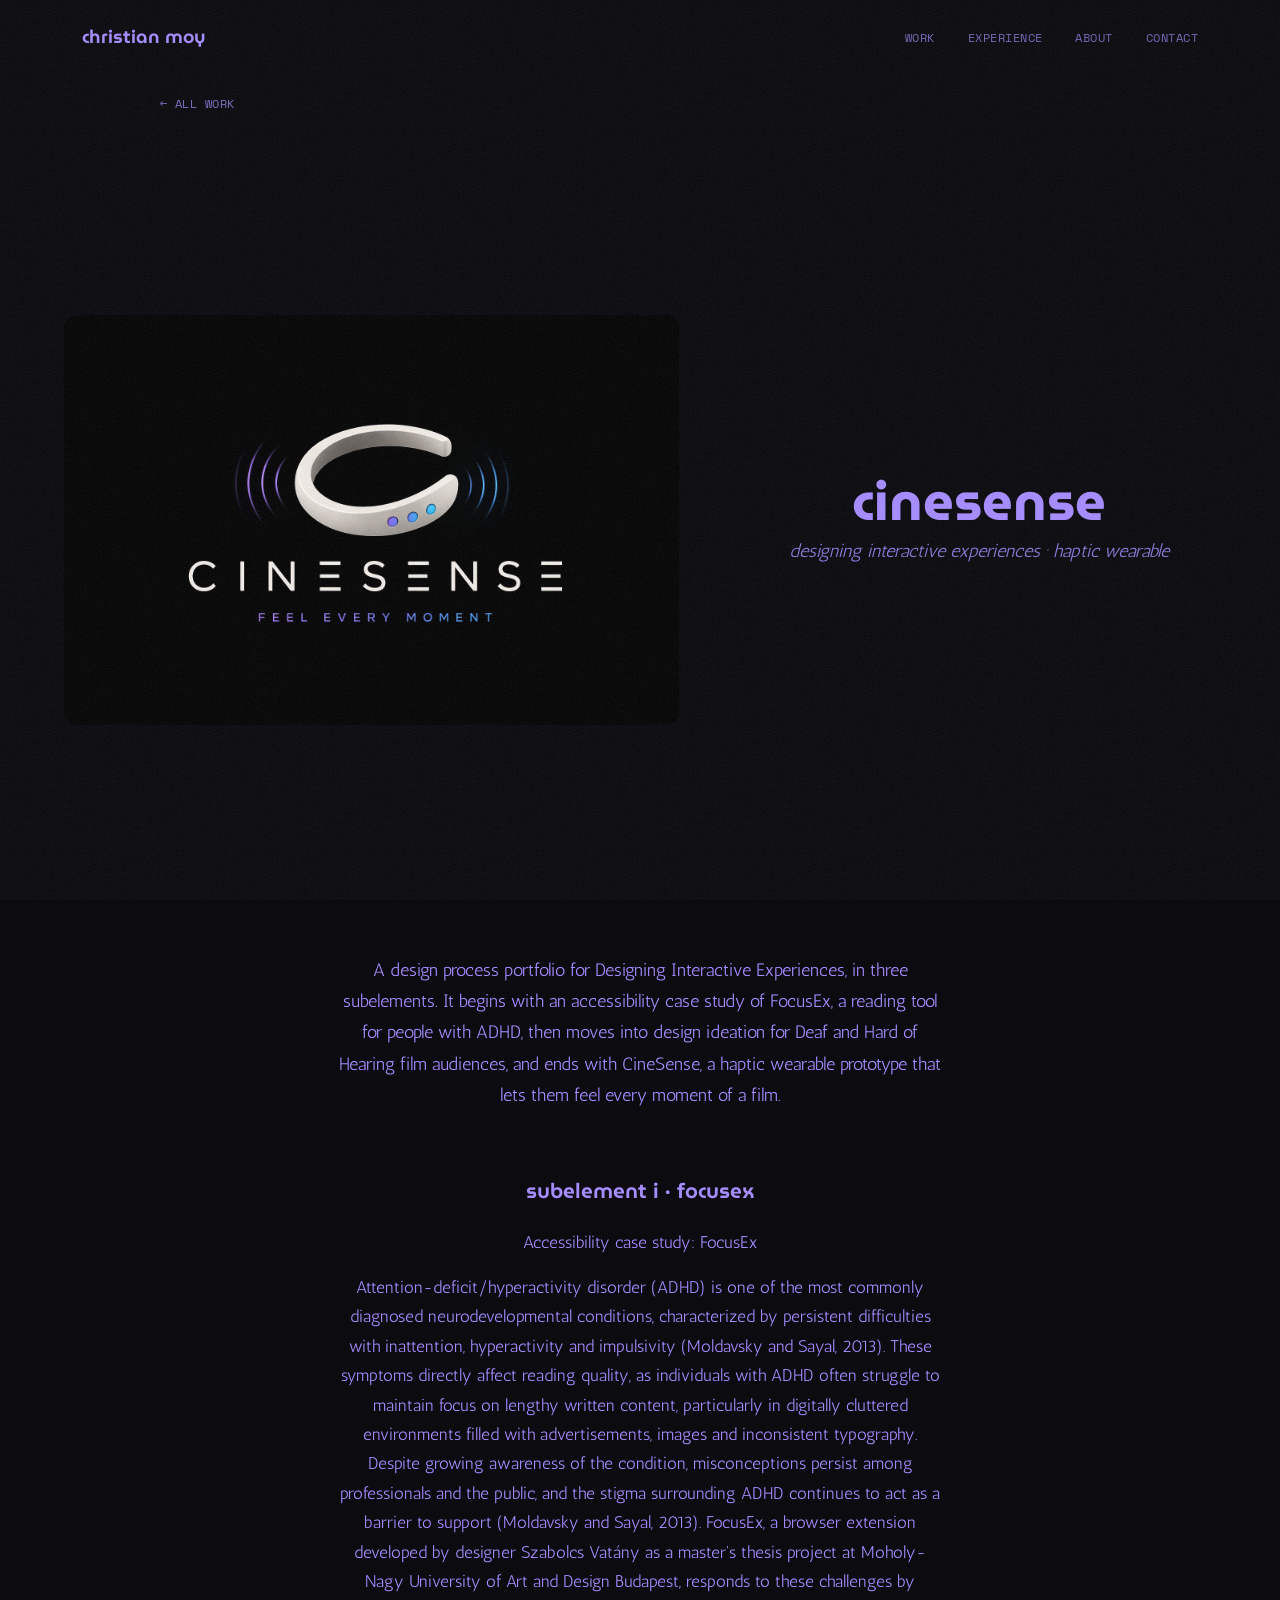
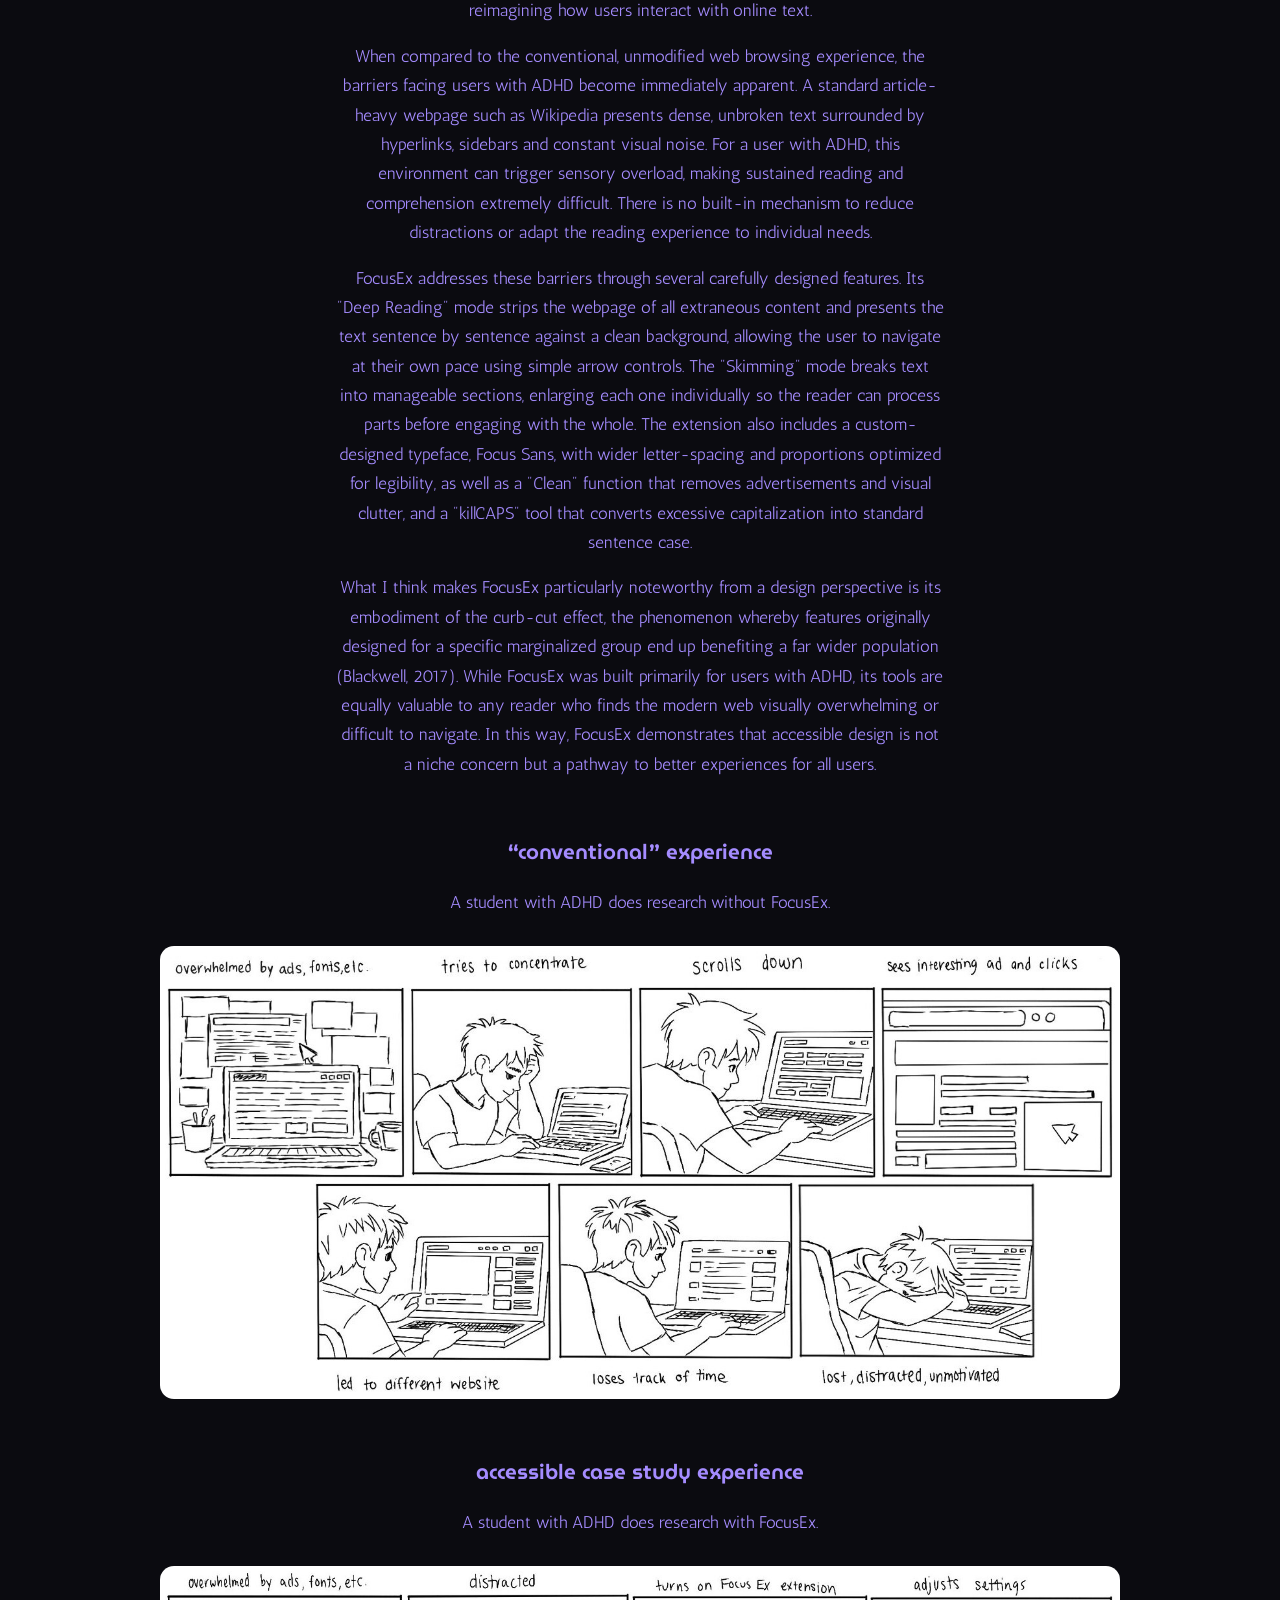
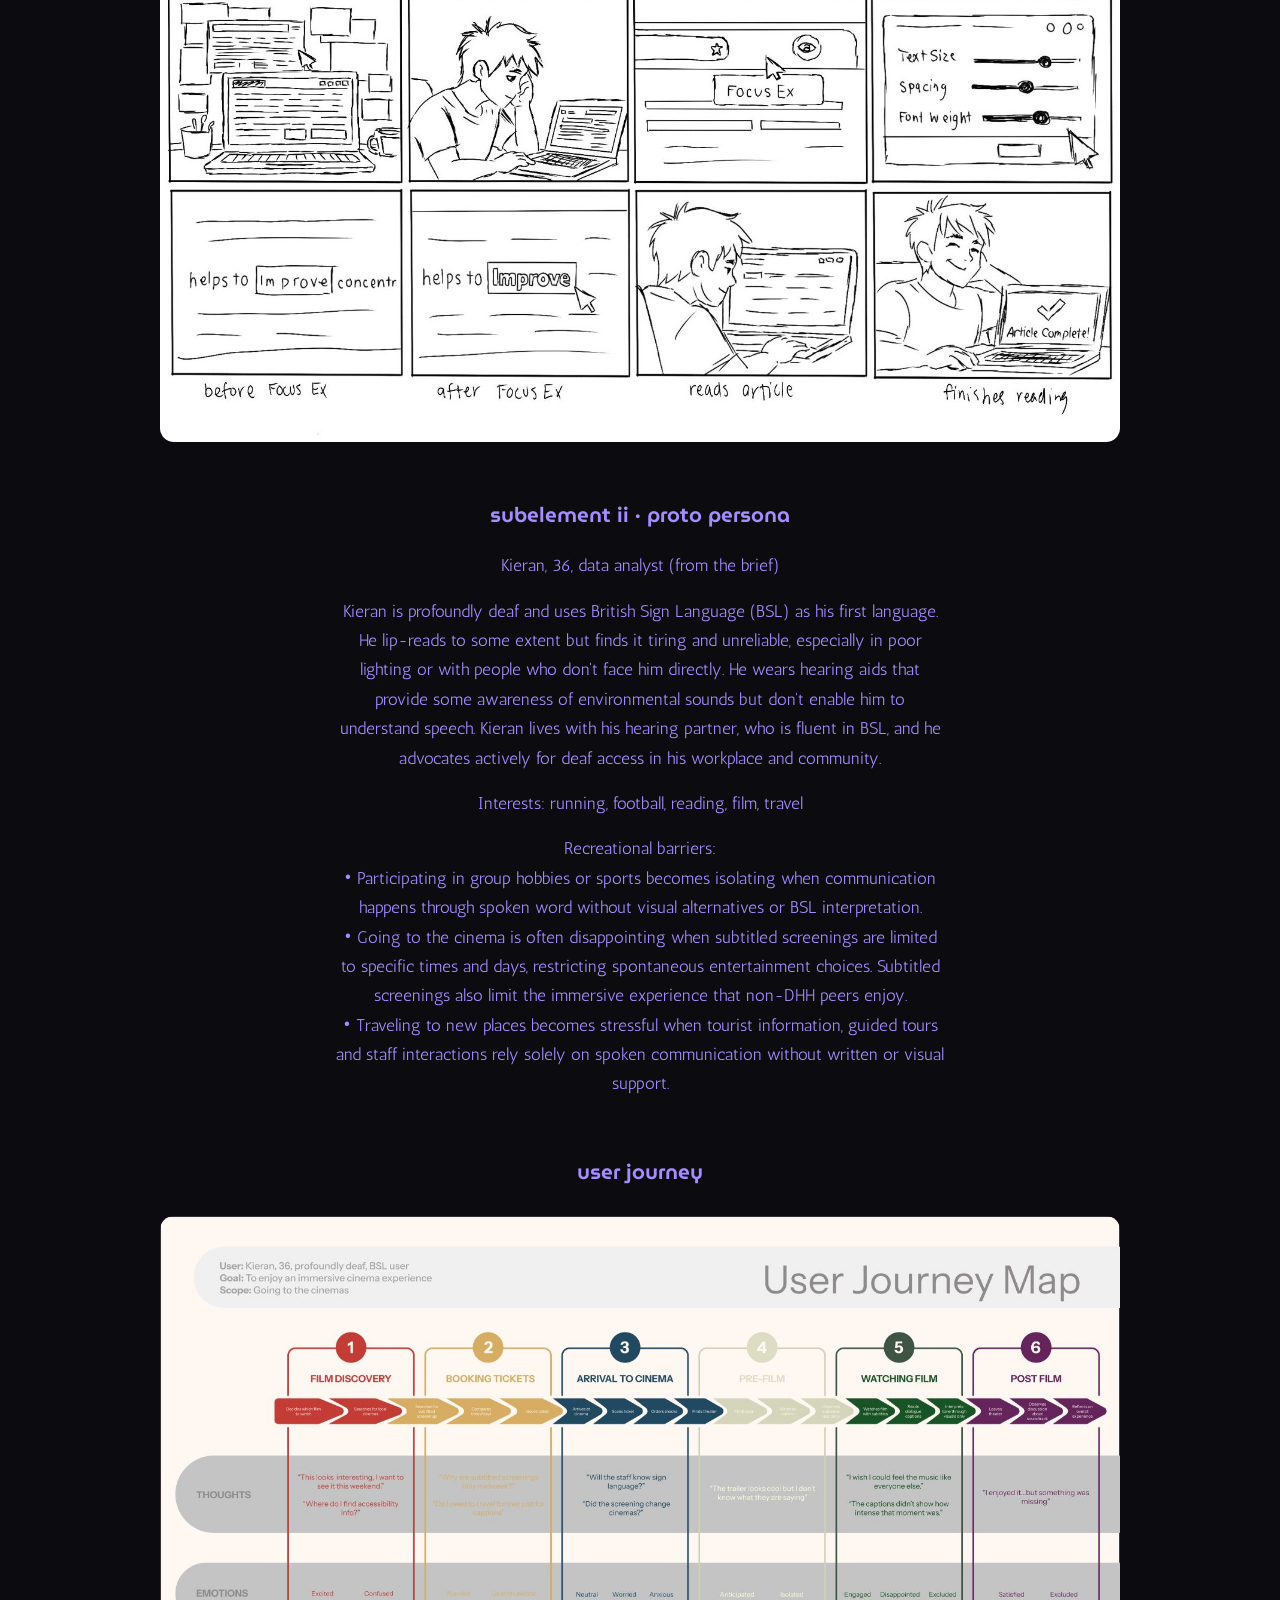
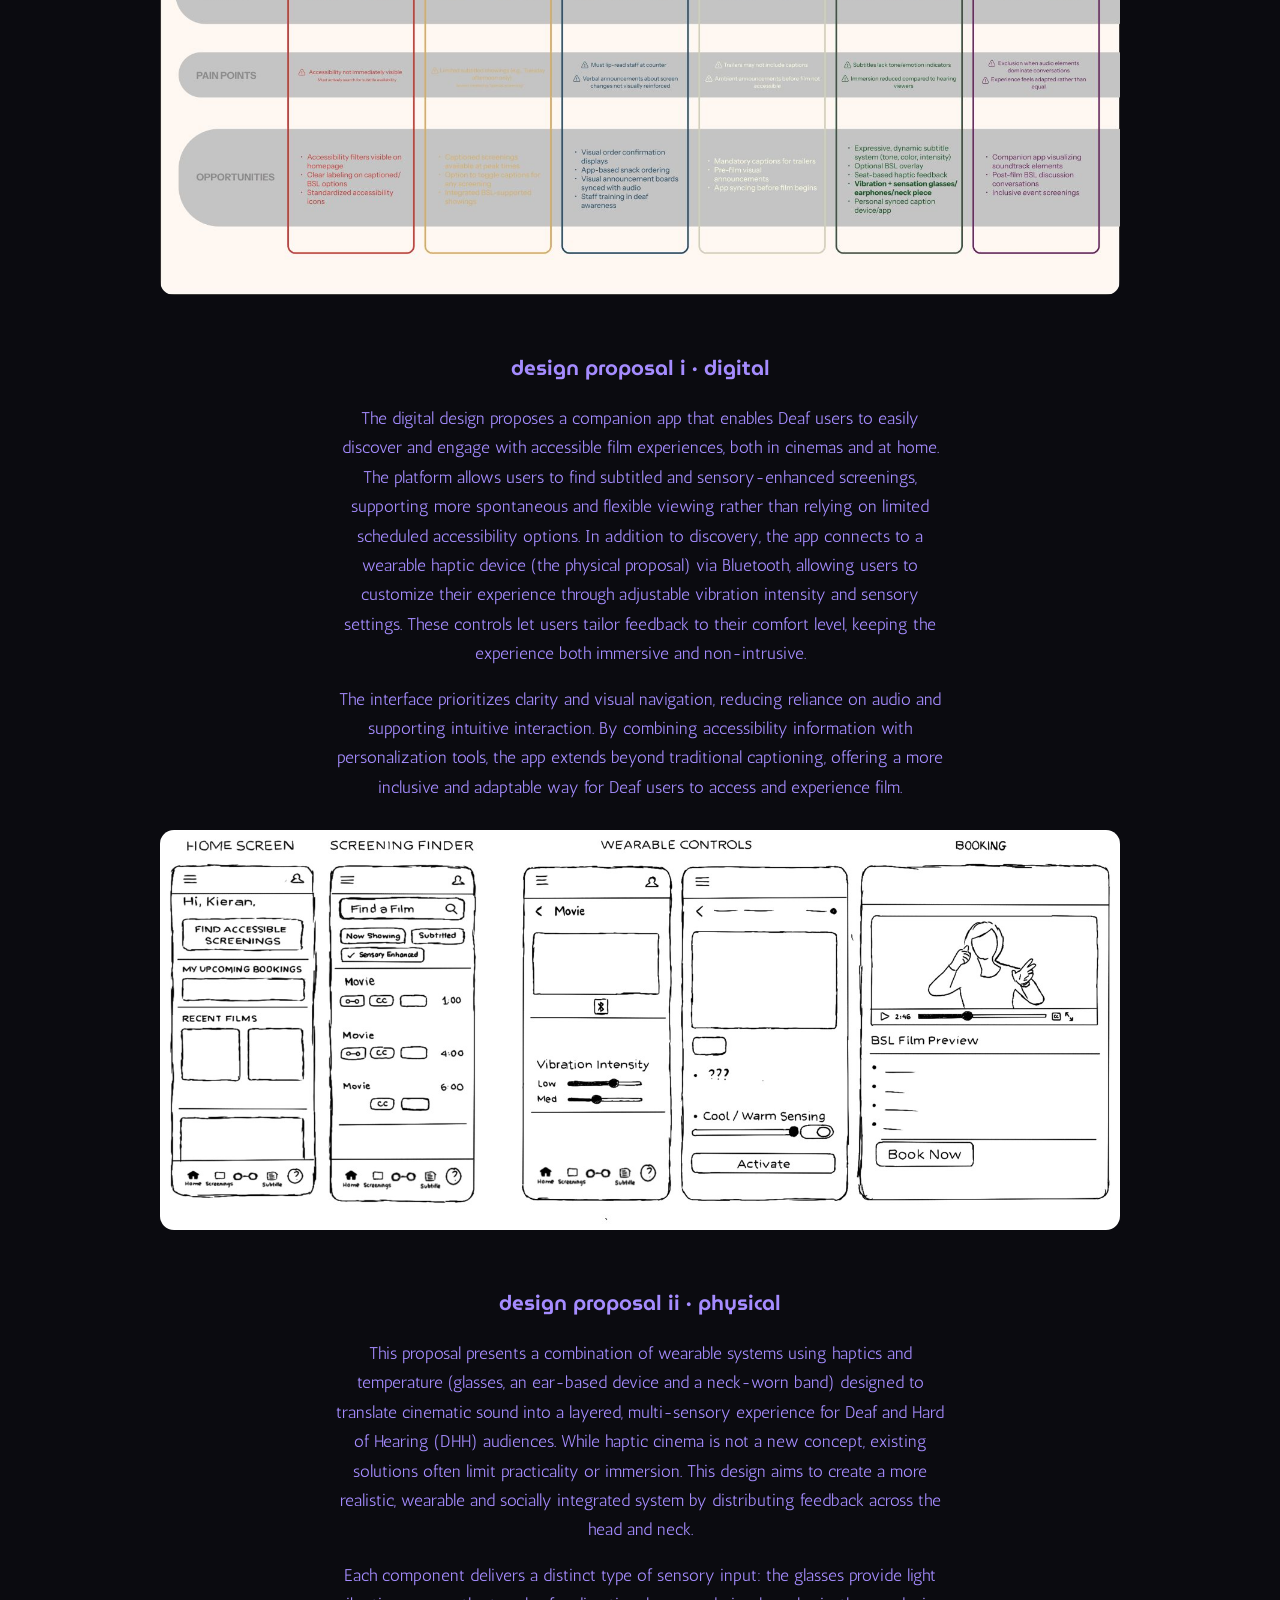
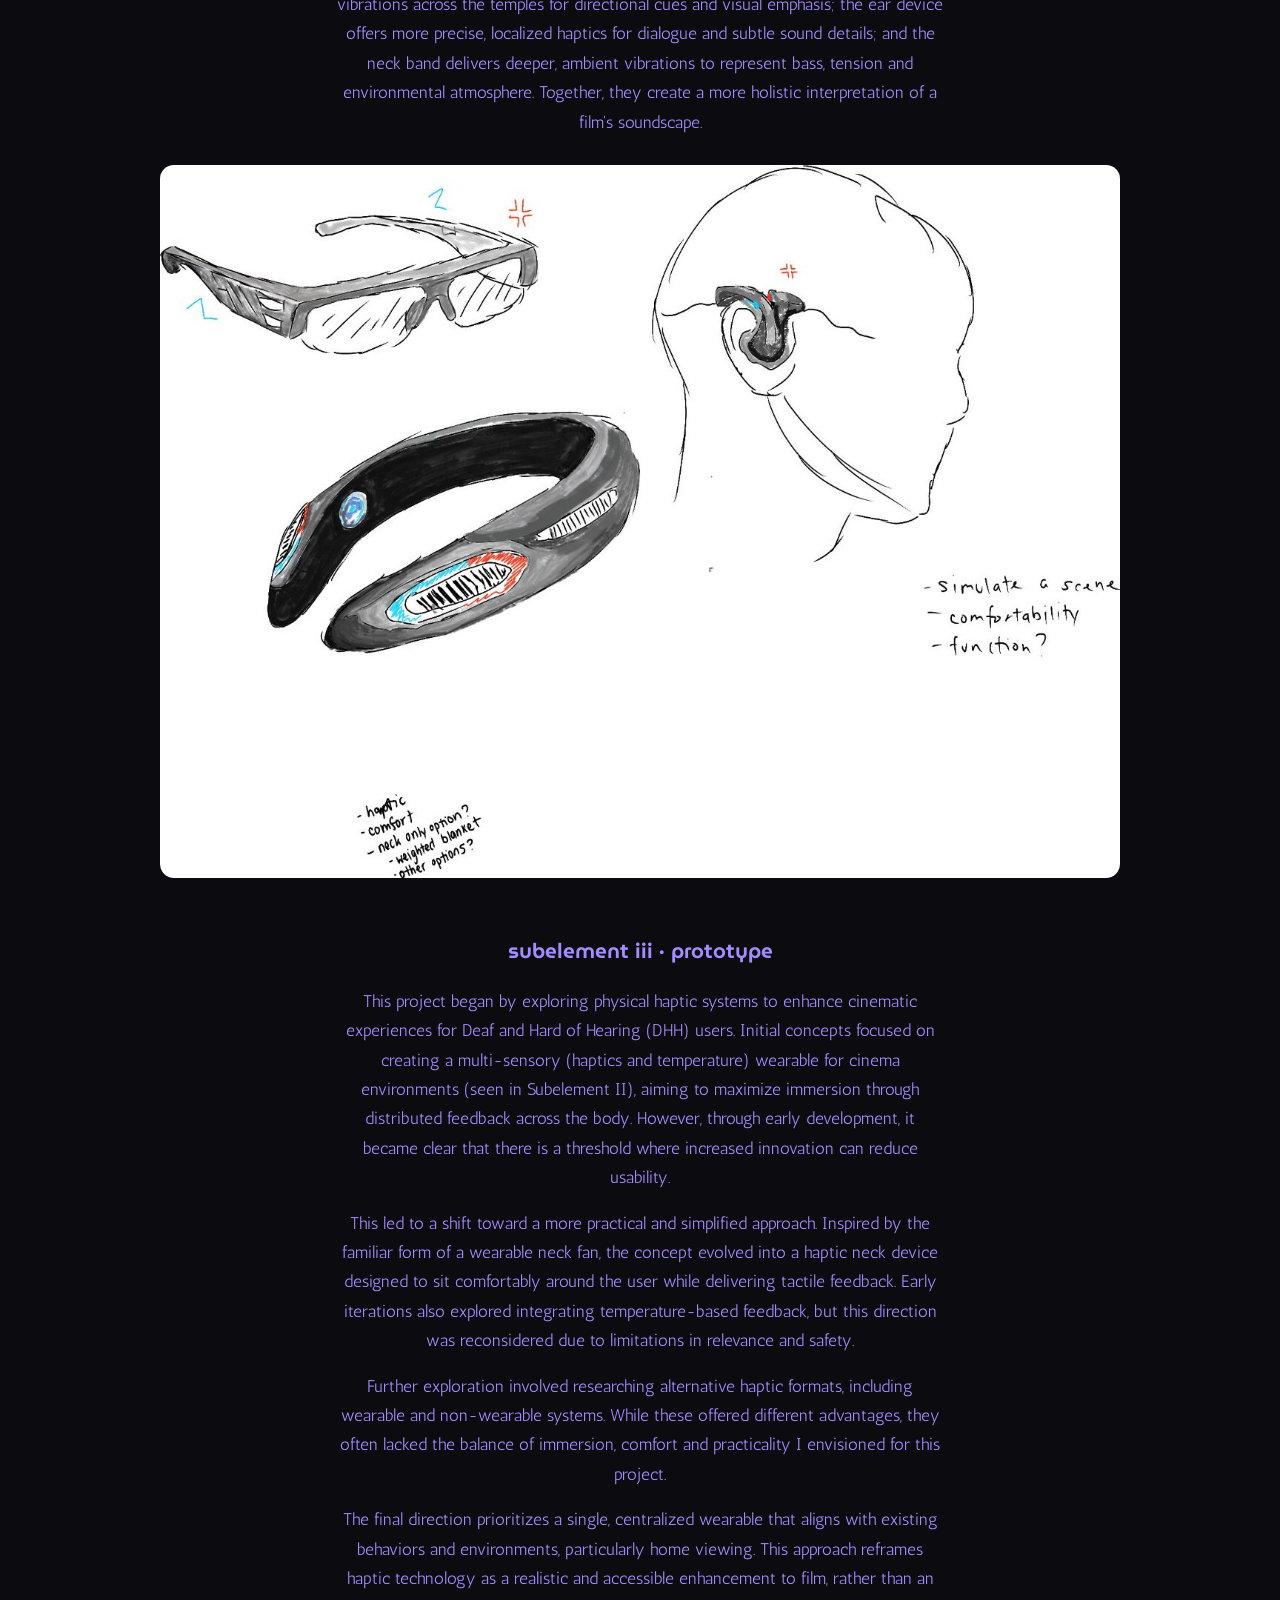
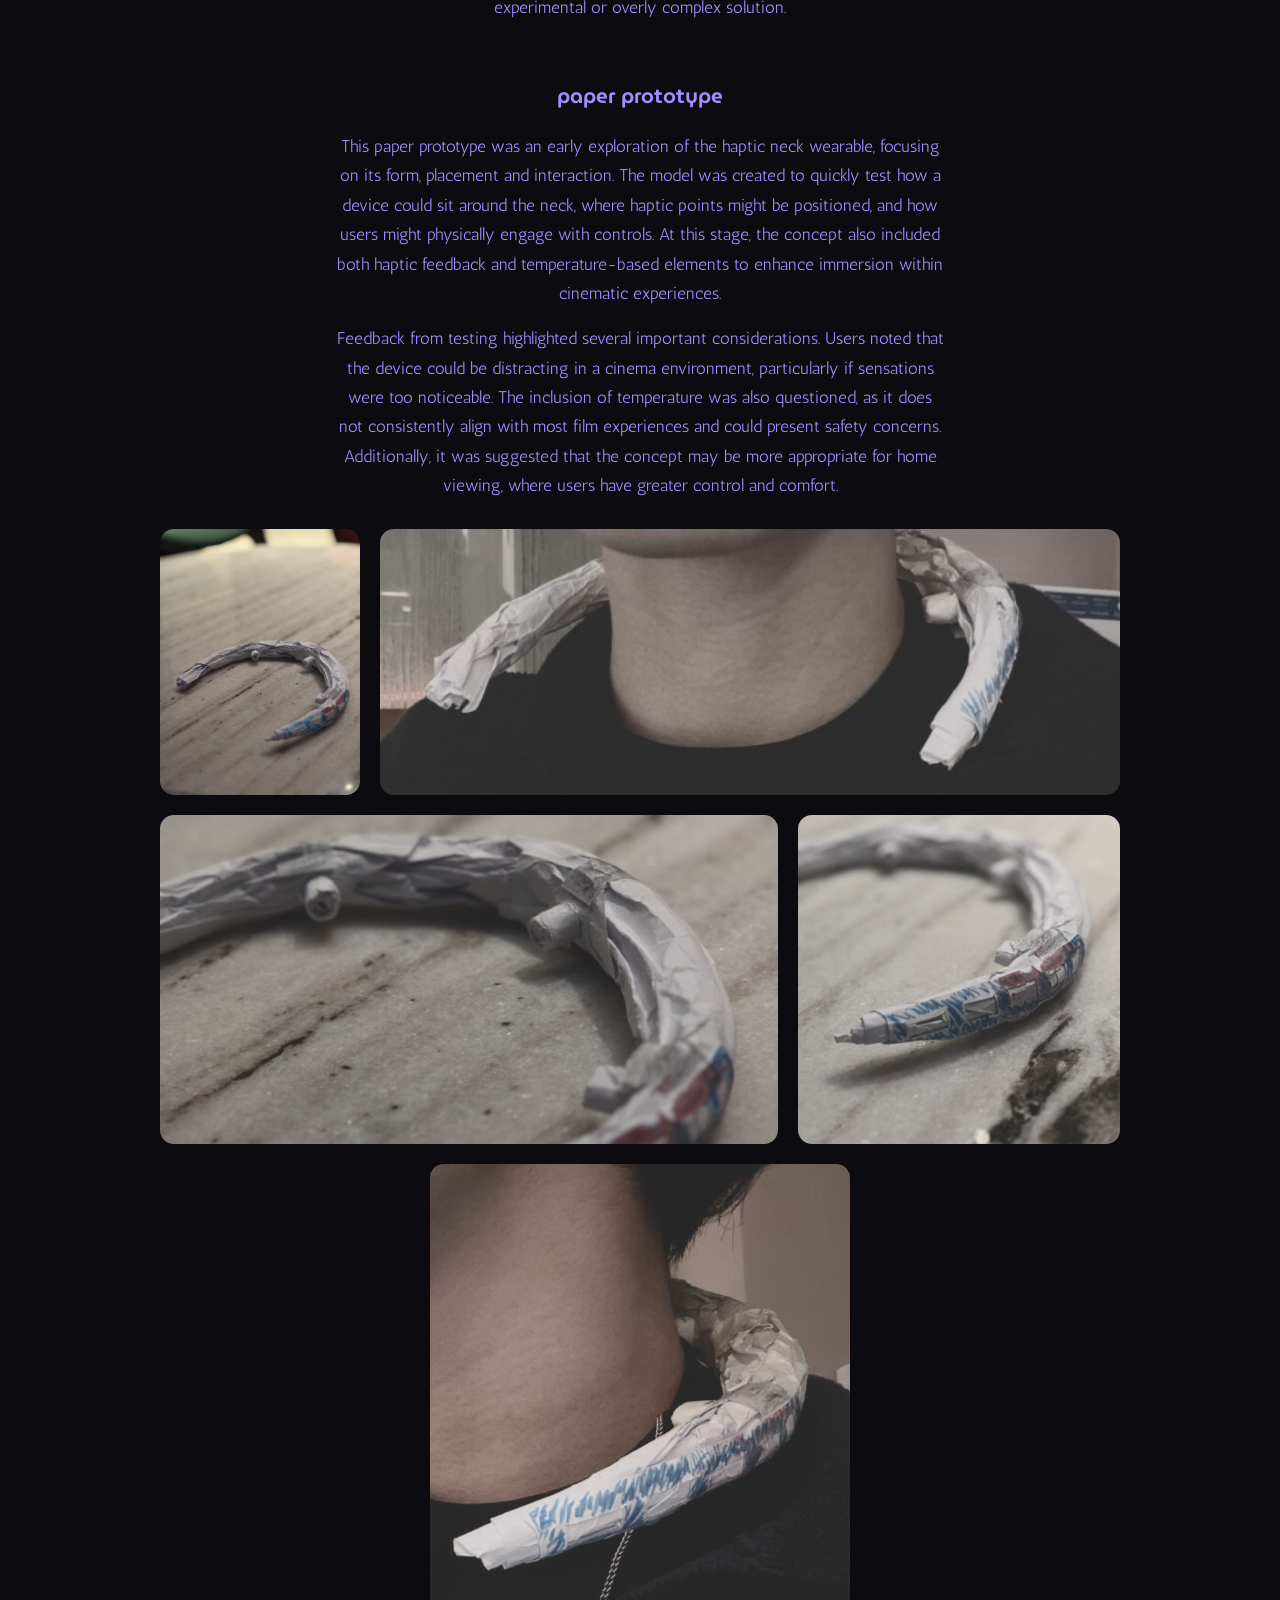
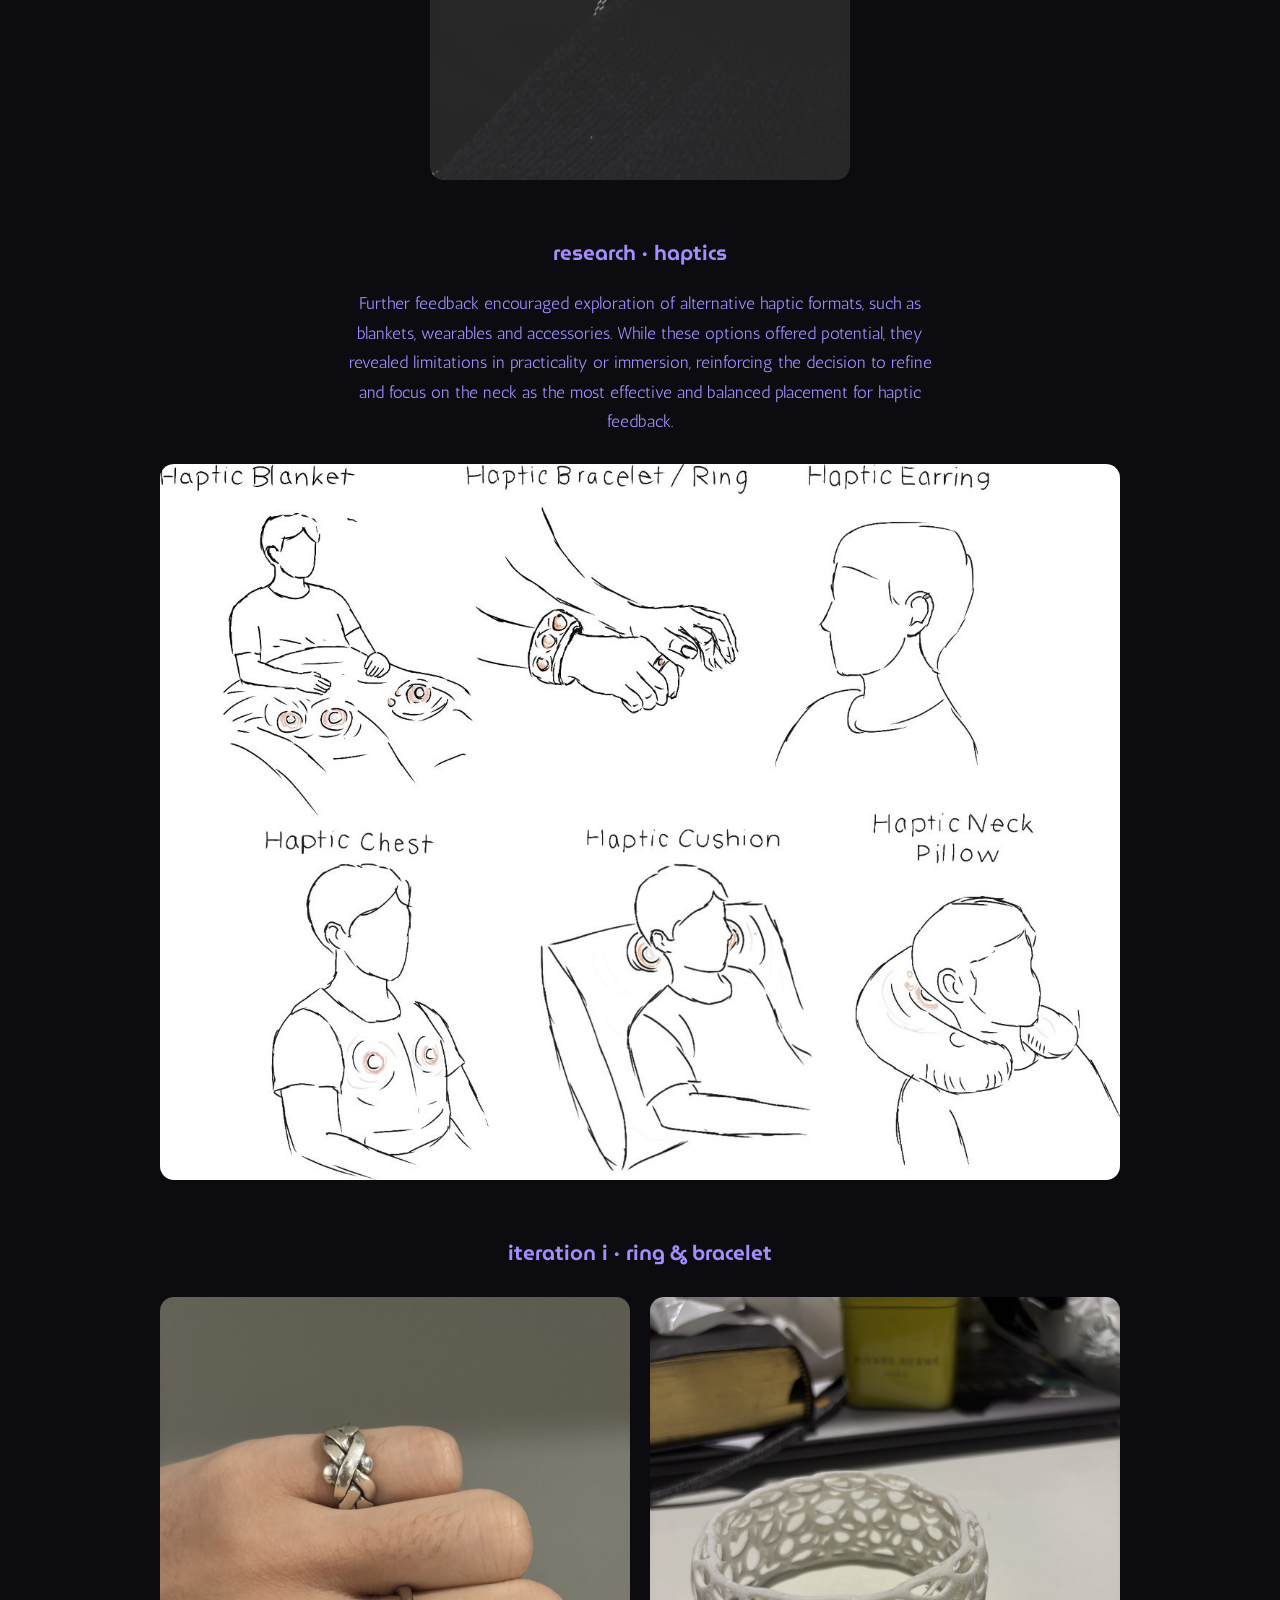
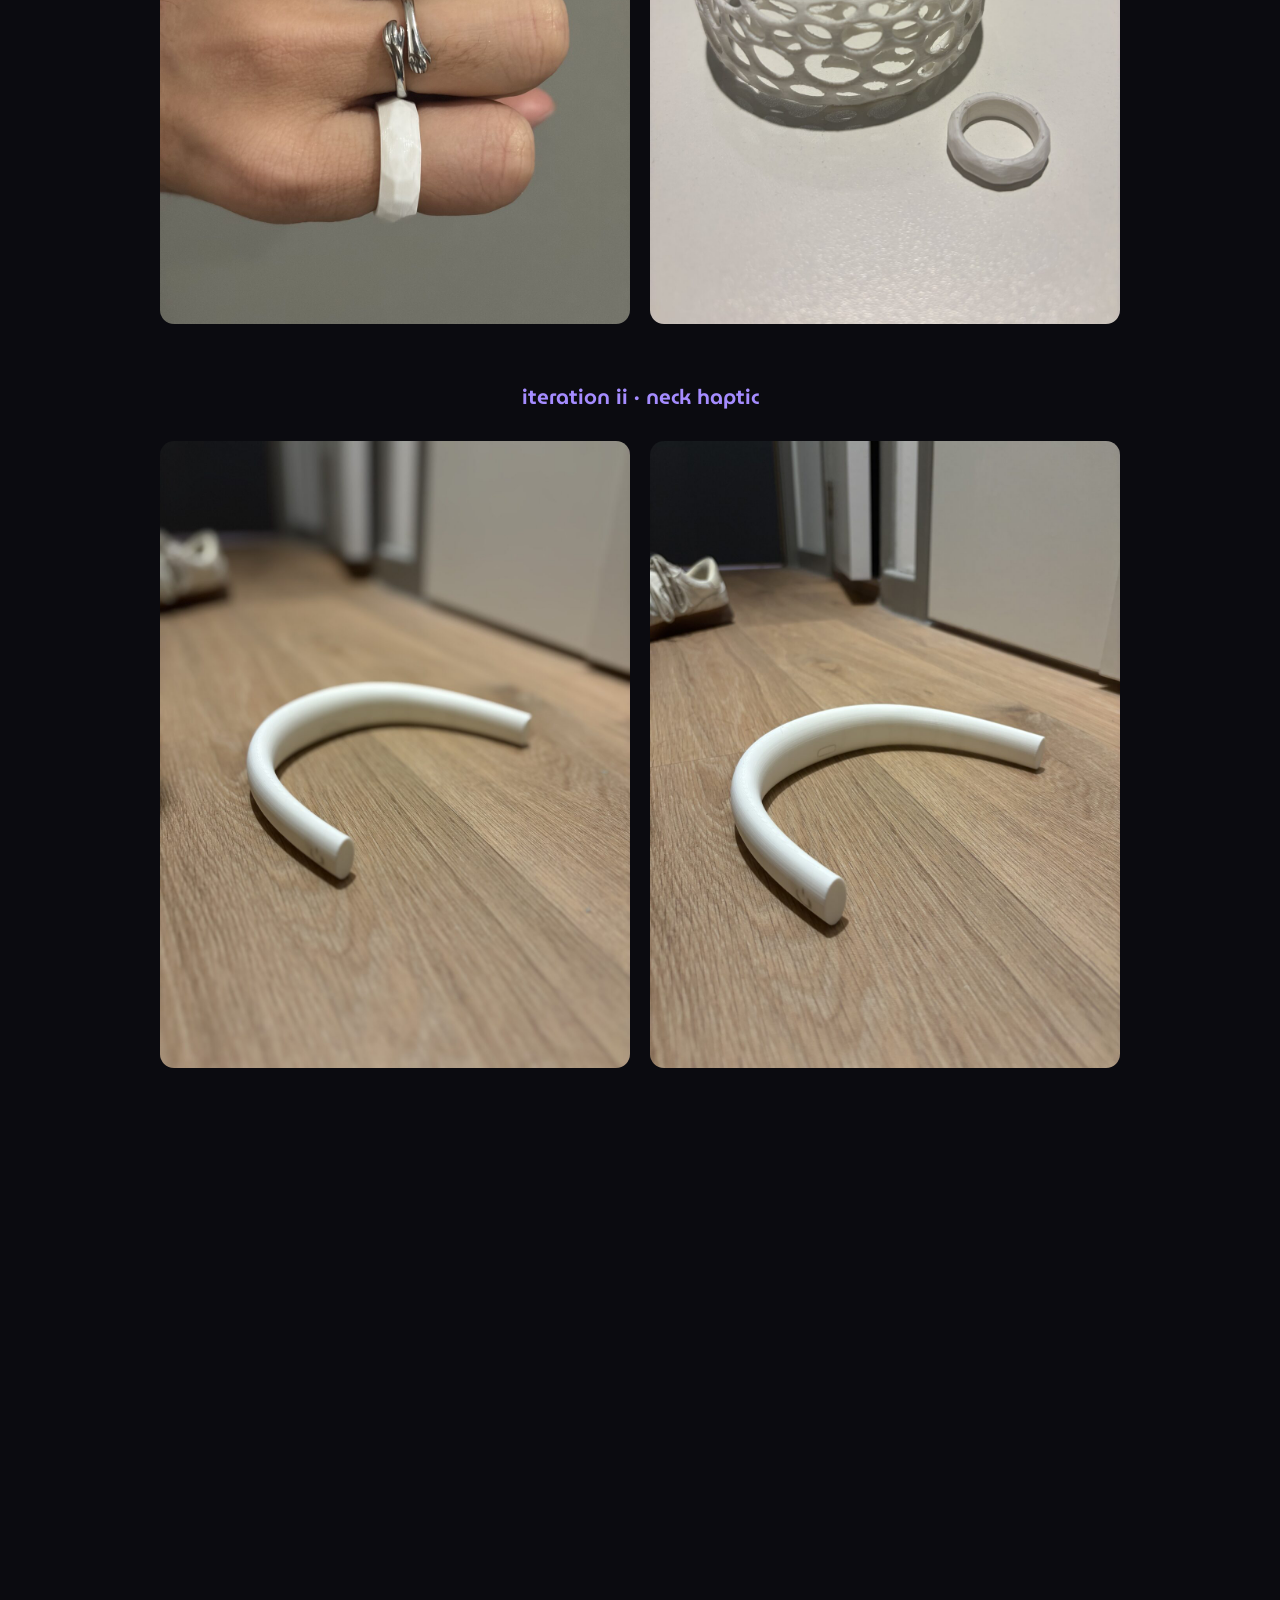
==== commit dcf4596e: "Homepage: Rue Studio-style filmstrip of all projects replaces the photo pile; mono labels Co-Authore" ====
--- a/project.html
+++ b/project.html
@@ -7,7 +7,7 @@
   <title>Christian Moy — Project</title>
   <link rel="preconnect" href="https://fonts.googleapis.com">
   <link rel="preconnect" href="https://fonts.gstatic.com" crossorigin>
-  <link href="https://fonts.googleapis.com/css2?family=Antic&family=MuseoModerno:wght@500;600;700&display=swap" rel="stylesheet">
+  <link href="https://fonts.googleapis.com/css2?family=Antic&family=MuseoModerno:wght@500;600;700&family=Space+Mono&display=swap" rel="stylesheet">
   <link rel="stylesheet" href="style.css">
   <script>try{var f=JSON.parse(sessionStorage.getItem("page-fade"));if(f){var r=document.documentElement;r.style.setProperty("--page-bg",f[0]);r.style.setProperty("--page-ink",f[1]);r.classList.add("entering")}}catch(e){}</script>
 </head>
--- a/style.css
+++ b/style.css
@@ -117,10 +117,17 @@
 
 /* Project grid: image first, then a bold title with an italic subtitle */
 .grid {
-  display: grid;
-  grid-template-columns: repeat(auto-fill, minmax(300px, 1fr));
+  /* Wrapping rows, so a year's last, partly filled row sits centered */
+  --cols: 3;
+  display: flex;
+  flex-wrap: wrap;
+  justify-content: center;
   gap: 3.5rem 2rem;
 }
+.grid > .card { flex: 0 0 calc((100% - (var(--cols) - 1) * 2rem) / var(--cols)); min-width: 0; }
+.grid > .year-heading { flex: 0 0 100%; }
+@media (max-width: 980px) { .grid { --cols: 2; } }
+@media (max-width: 640px) { .grid { --cols: 1; } }
 
 .card { display: block; text-decoration: none; text-align: center; color: inherit; }
 .card-img { overflow: hidden; aspect-ratio: 4 / 5; border-radius: var(--radius); background: #f3f3f3; }
@@ -433,3 +440,86 @@
 /* Click-to-play gallery videos (play: { file: "click" }): a tile, not a button */
 .article-gallery > .tile { display: block; width: 100%; }
 .article-gallery.single .tile.whole video { width: auto; max-width: 100%; max-height: 80vh; margin: 0 auto; aspect-ratio: auto; background: #000; }
+.hero-contact-line .line-in { display: block; }
+
+/* Hero filmstrip (strip.js), after Christian's inspiration (Rue Studio): the name on top,
+   then every project's cover in one row across the screen; the selected one is bigger */
+.hero {
+  display: flex;
+  flex-direction: column;
+  align-items: center;
+  text-align: center;
+  padding: 0.5rem 0 1rem;
+}
+.hero h1 { font-size: clamp(2.6rem, min(7vw, 11svh), 5.6rem); white-space: nowrap; }
+.hero .credential { margin-top: 1rem; }
+.hero-strip { width: 100%; display: flex; flex-direction: column; align-items: center; margin-top: 1.75rem; }
+.hero-strip.arriving { animation: strip-in 1s cubic-bezier(0.2, 0, 0, 1) 0.7s both; }
+@keyframes strip-in { from { opacity: 0; transform: translateY(24px); } }
+
+/* Small labels: monospace caps, like the corner labels in the inspiration */
+.mono, nav a, .back, .article-nav span, .lb-count {
+  font-family: "Space Mono", ui-monospace, monospace;
+  font-size: 0.72rem;
+  font-style: normal;
+  font-weight: 400;
+  letter-spacing: 0.04em;
+  text-transform: uppercase;
+}
+
+.strip-caption { display: flex; flex-direction: column; align-items: center; margin-bottom: 0.9rem; }
+.strip-index { opacity: 0.6; margin-bottom: 0.2rem; }
+.strip-title { font-family: var(--title); font-weight: 700; font-size: 1.3rem; line-height: 1.2; text-transform: lowercase; transition: color 0.3s; }
+.strip-sub { font-size: 0.95rem; font-style: italic; text-transform: lowercase; color: var(--muted); }
+
+/* The strip runs edge to edge and fades out at both sides (body clips the overflow, so no sideways scrollbar) */
+body { overflow-x: clip; }
+.strip {
+  position: relative;
+  width: 100vw;
+  height: var(--big, 300px);
+  overflow: hidden;
+  touch-action: pan-y;
+  user-select: none;
+  -webkit-user-select: none;
+  outline: none;
+  -webkit-mask-image: linear-gradient(to right, transparent, #000 12%, #000 88%, transparent);
+  mask-image: linear-gradient(to right, transparent, #000 12%, #000 88%, transparent);
+}
+.strip:focus-visible .strip-item.is-active .strip-img { outline: 2px solid currentColor; outline-offset: 4px; }
+.strip-track {
+  display: flex;
+  align-items: center;
+  gap: var(--gap, 14px);
+  height: 100%;
+  width: max-content;
+  transition: transform 0.6s cubic-bezier(0.2, 0, 0, 1);
+  will-change: transform;
+}
+.strip-item {
+  flex: none;
+  display: block;
+  width: calc(var(--small, 150px) * 0.8);
+  height: var(--small, 150px);
+  border-radius: 6px;
+  overflow: hidden;
+  background: #eee;
+  -webkit-user-drag: none;
+  transition: width 0.6s cubic-bezier(0.2, 0, 0, 1), height 0.6s cubic-bezier(0.2, 0, 0, 1), border-radius 0.6s, opacity 0.3s;
+}
+.strip-item:not(.is-active):hover { opacity: 0.8; }
+.strip-item.is-active { width: calc(var(--big, 300px) * 0.8); height: var(--big, 300px); border-radius: var(--radius); }
+.strip-img, .strip-img img { display: block; width: 100%; height: 100%; }
+.strip-img img { object-fit: cover; pointer-events: none; -webkit-user-drag: none; }
+.strip.dragging .strip-track, .strip.no-anim .strip-track, .strip.no-anim .strip-item { transition: none; }
+
+.strip-controls { display: flex; align-items: center; gap: 1.5rem; margin-top: 1rem; }
+.strip-controls button { background: none; border: 0; padding: 0.3rem 0; color: inherit; font: inherit; letter-spacing: inherit; text-transform: inherit; opacity: 0.6; transition: opacity 0.2s; }
+.strip-controls button:hover { opacity: 1; }
+.strip-more { margin-top: 0.6rem; text-decoration: none; opacity: 0.6; transition: opacity 0.2s; }
+.strip-more:hover { opacity: 1; }
+
+@media (prefers-reduced-motion: reduce) {
+  .strip-track, .strip-item, .strip-title { transition: none; }
+  .hero-strip.arriving { animation: none; }
+}
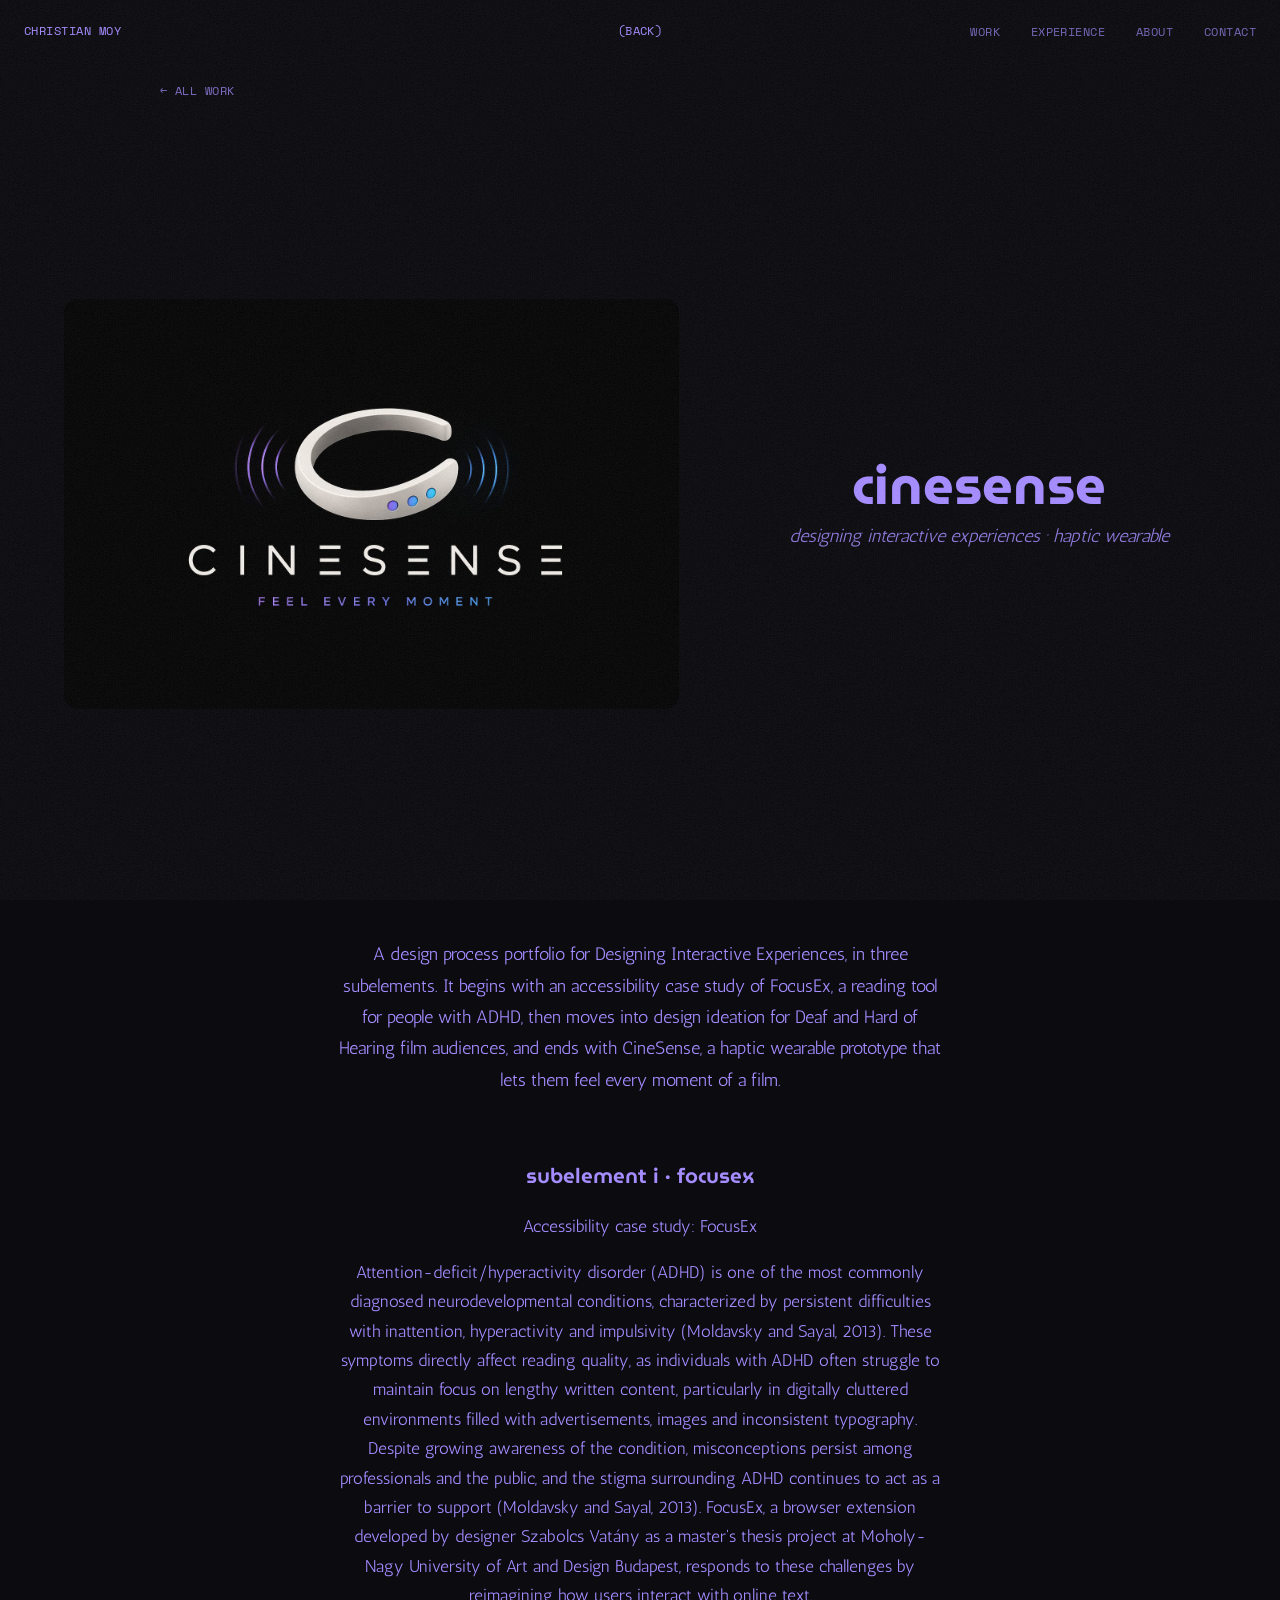
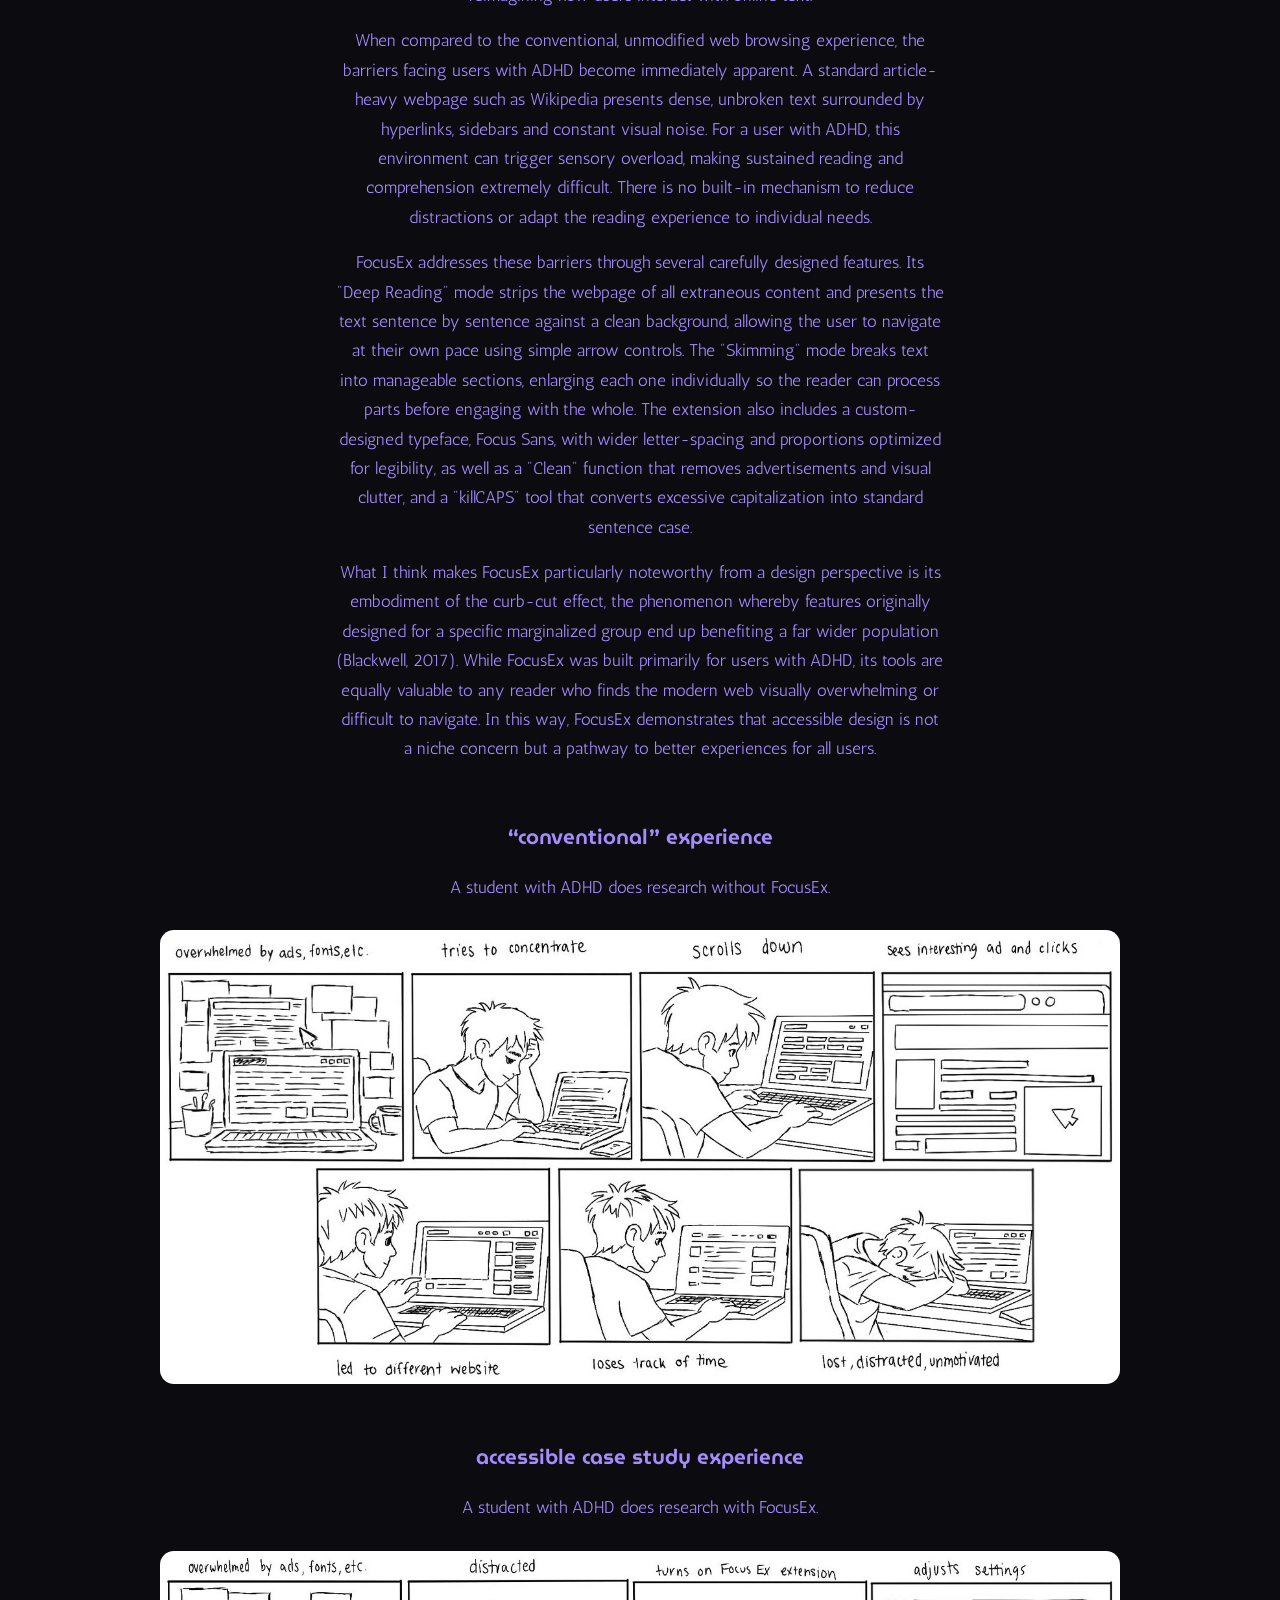
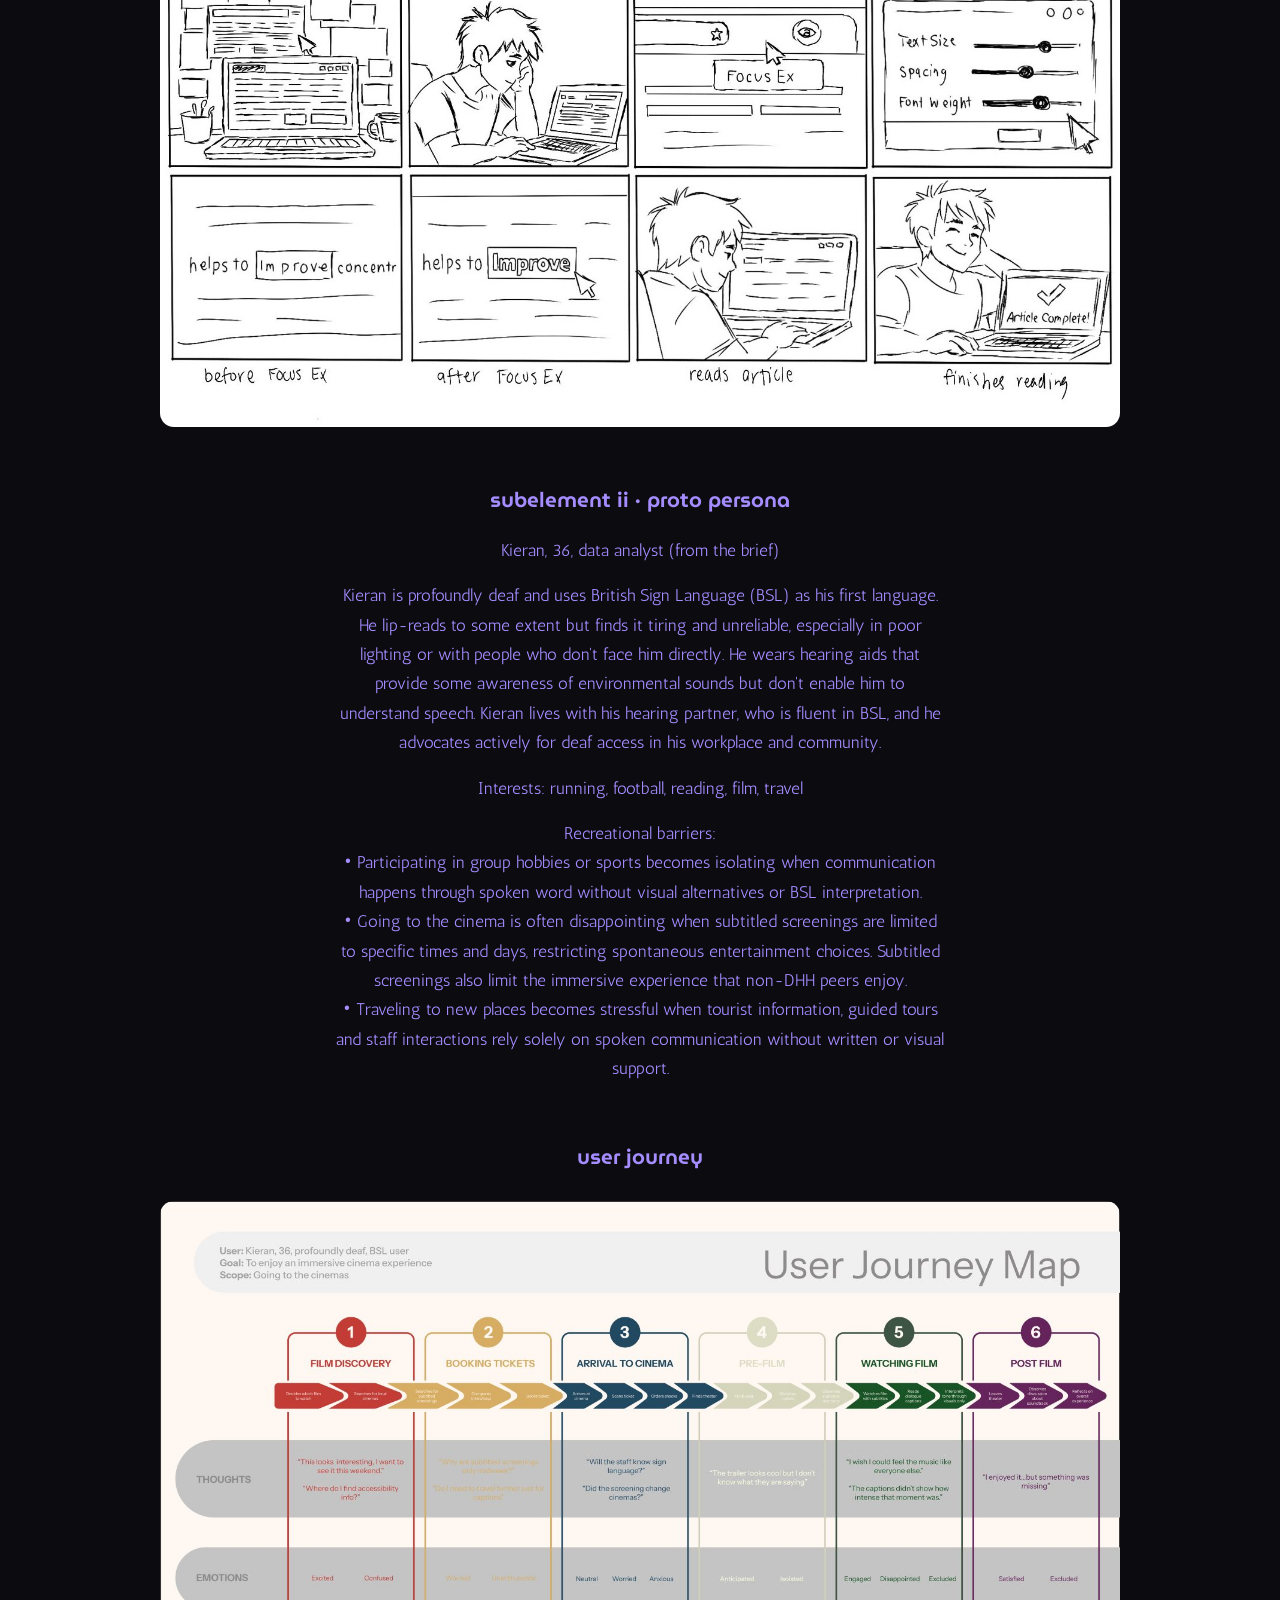
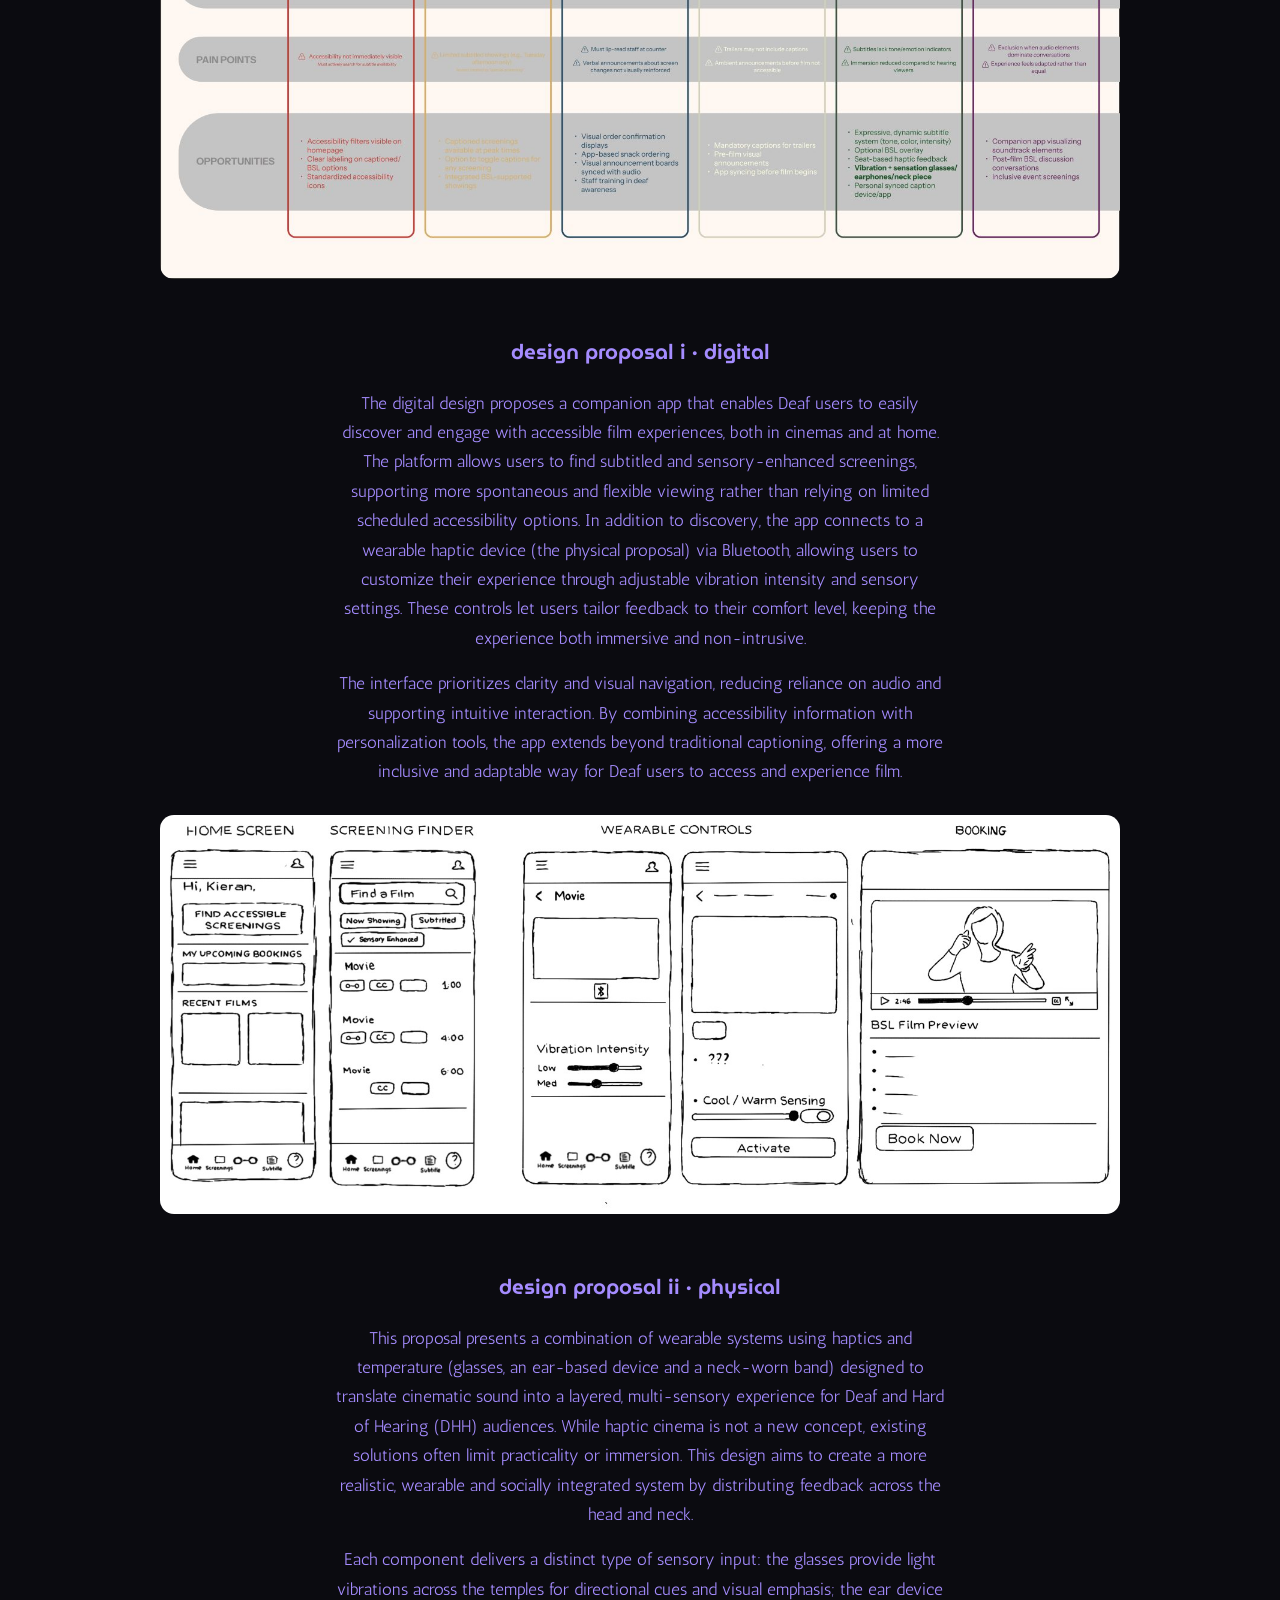
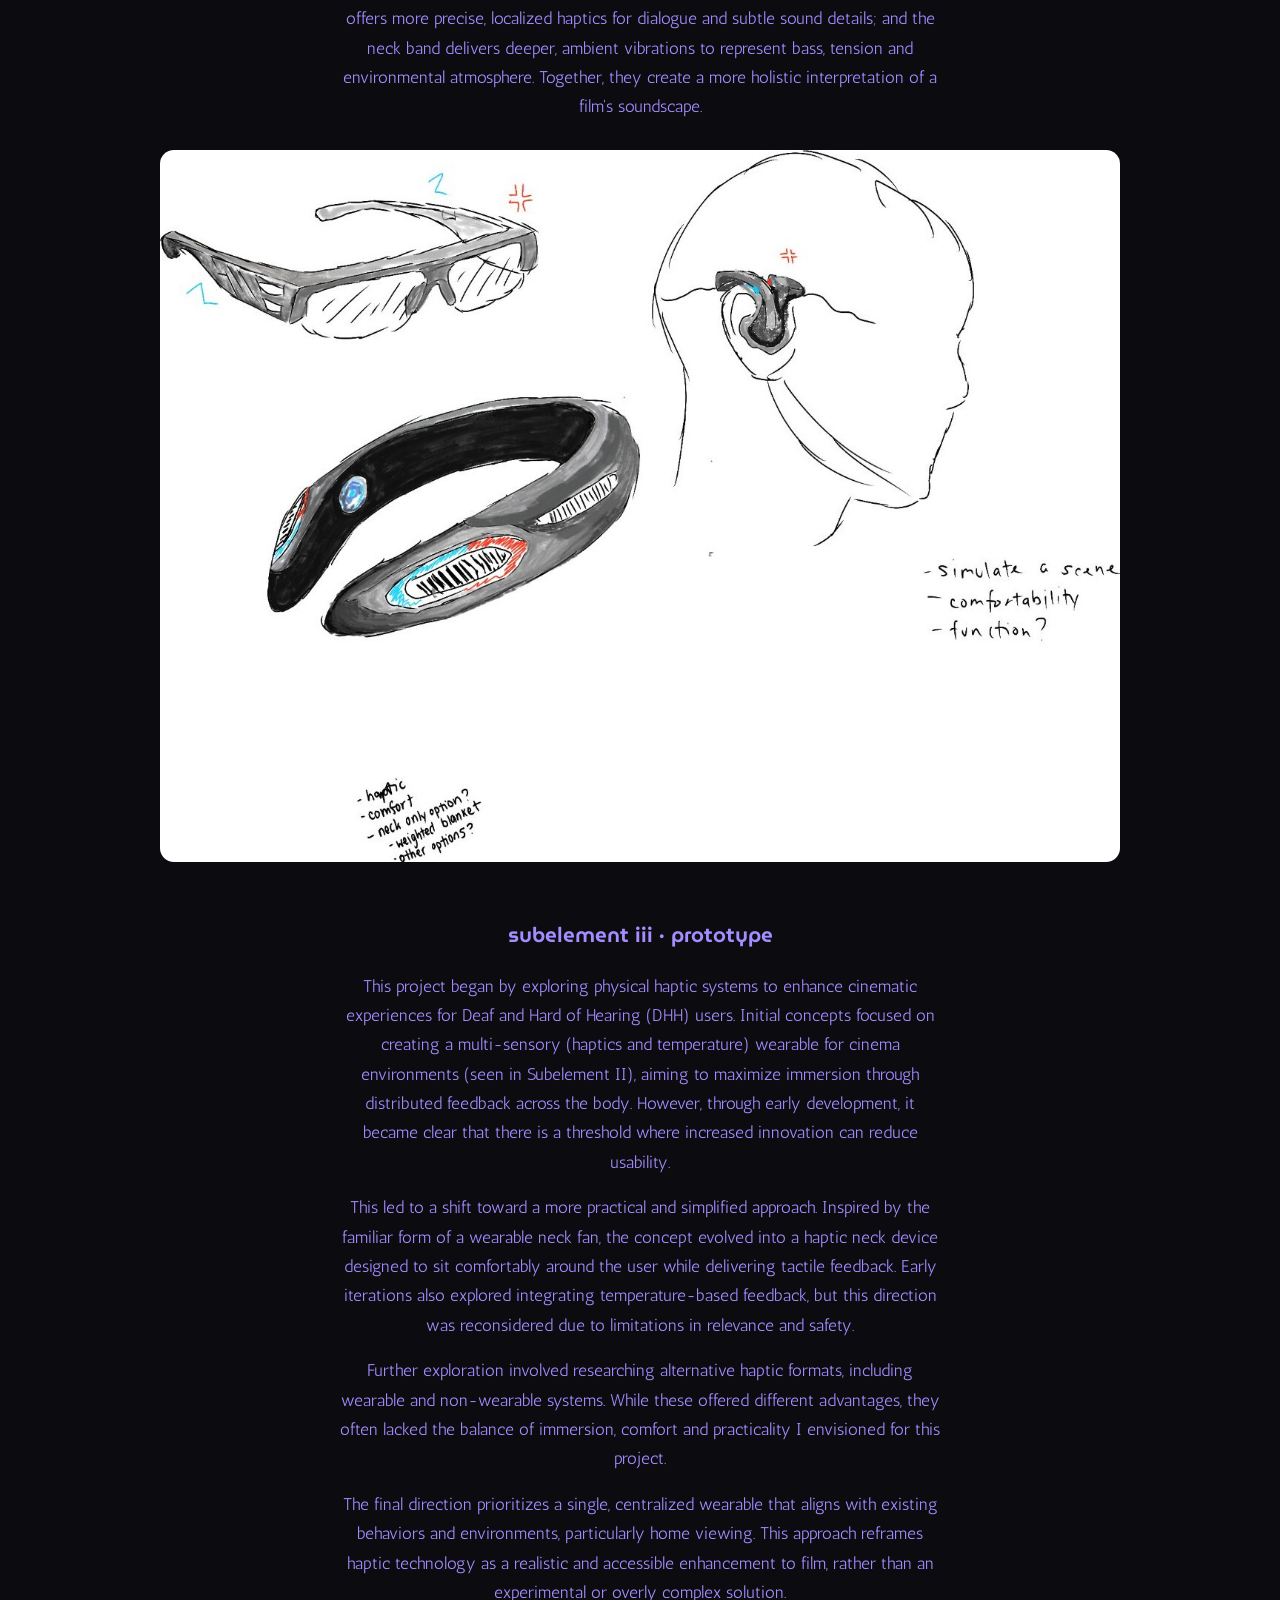
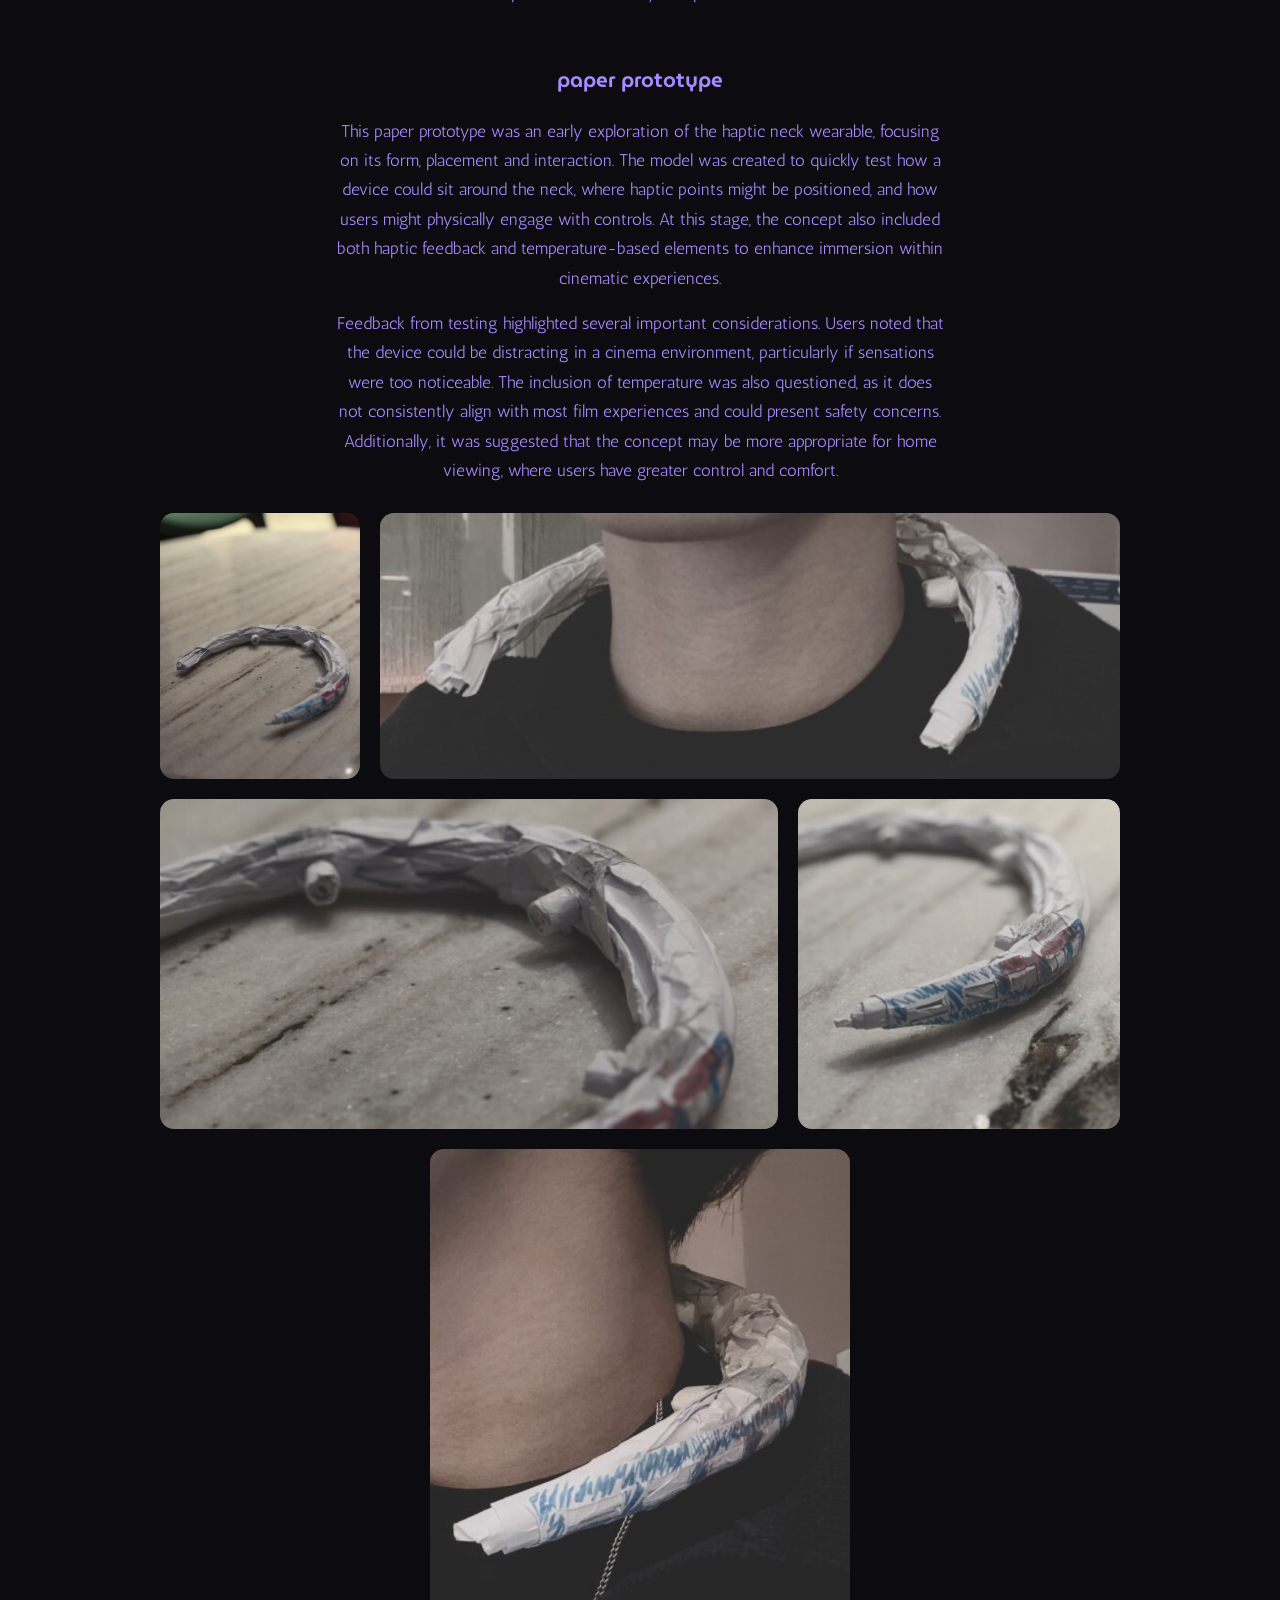
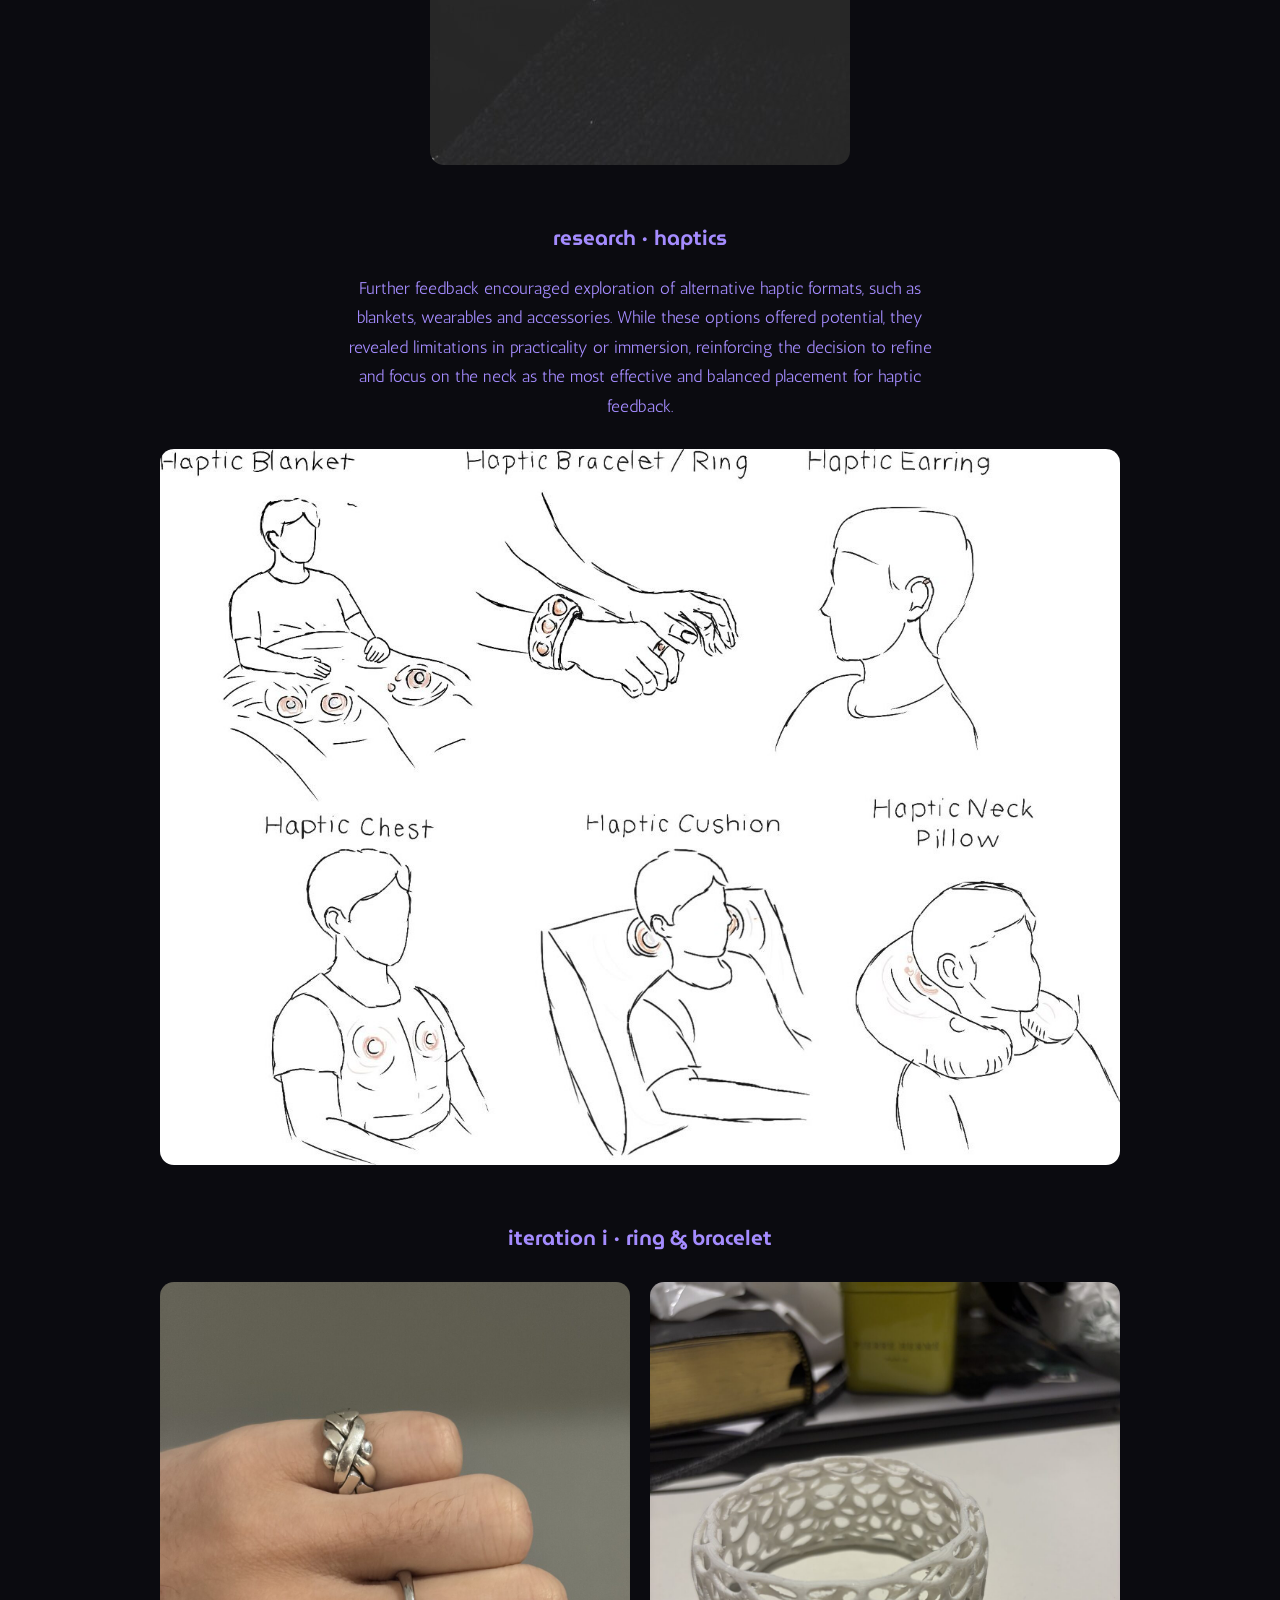
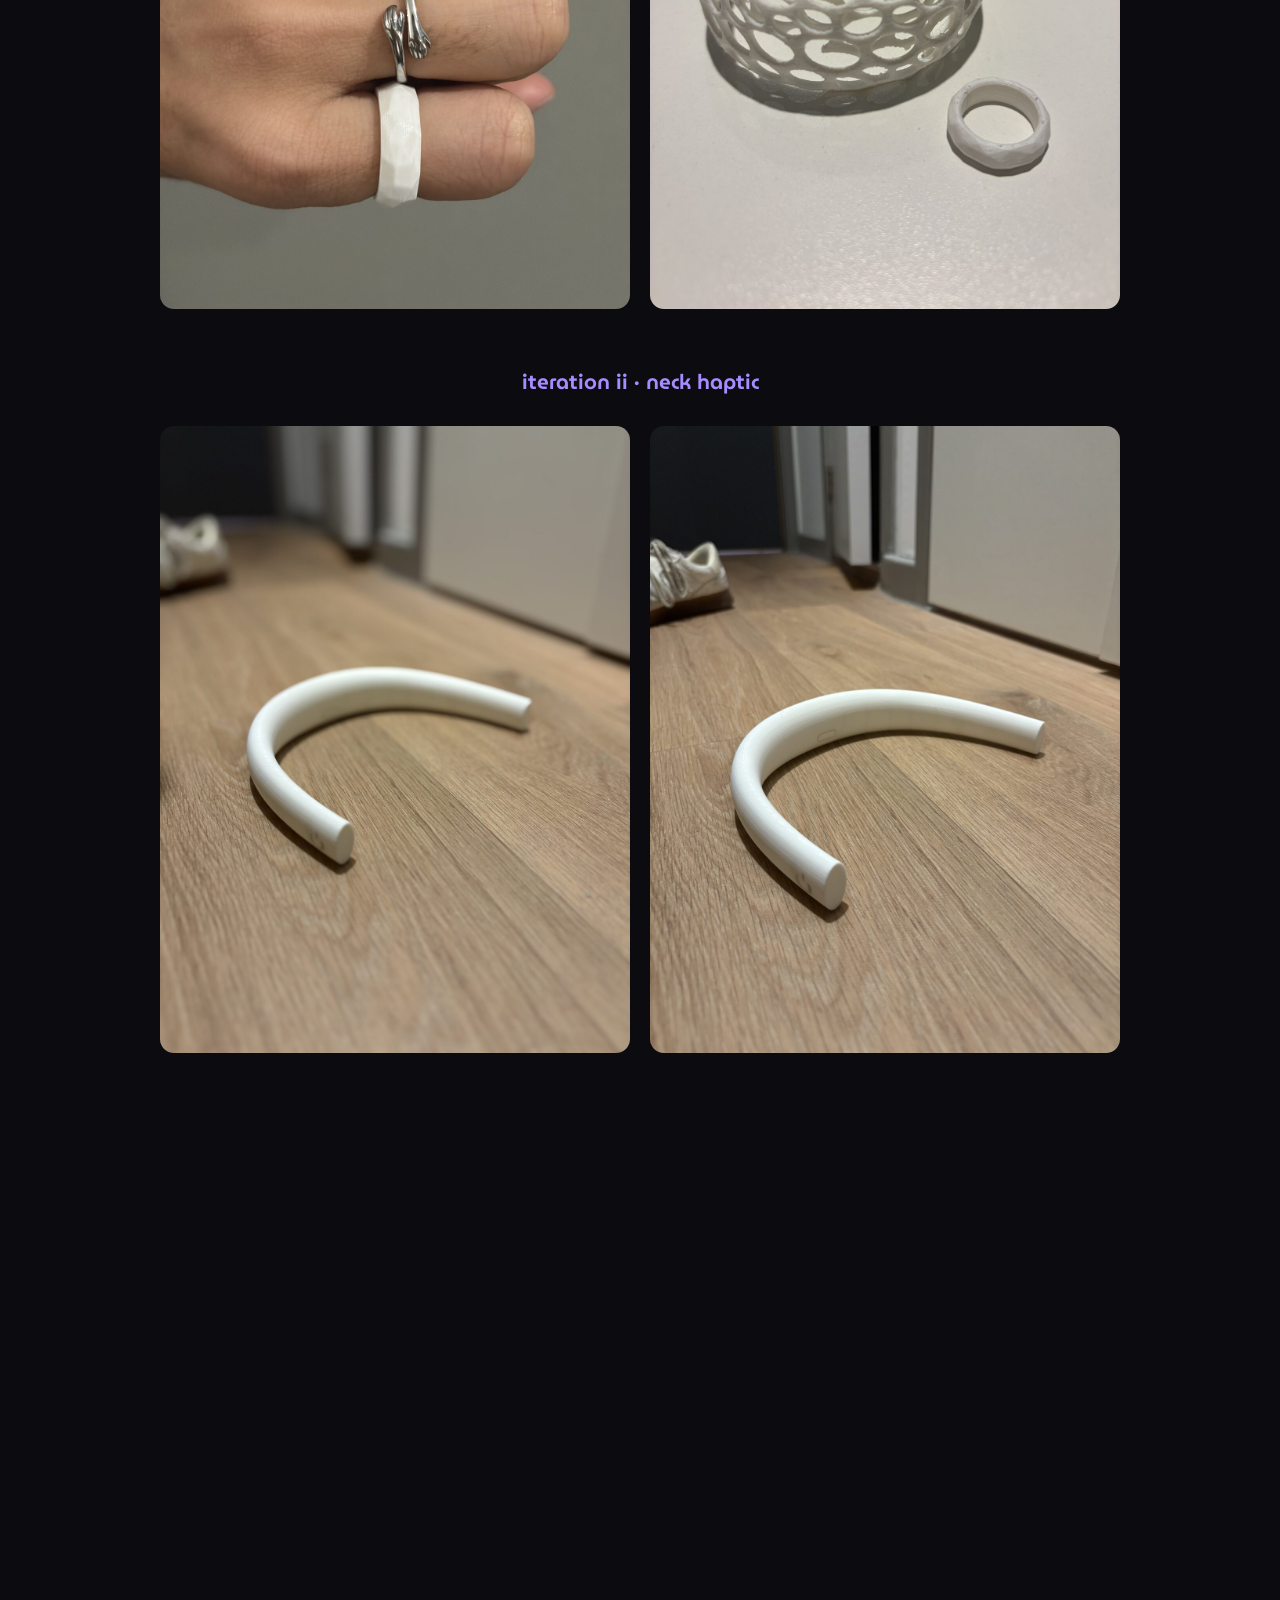
==== commit 03baf8cf: "Homepage: recreate the Rue Studio inspiration screen in Christian's fonts Off-white screen, mono cor" ====
--- a/project.html
+++ b/project.html
@@ -14,6 +14,7 @@
 <body class="project-page">
   <header class="site-header">
     <a href="index.html" class="logo">Christian Moy</a>
+    <a href="index.html" class="header-center">(Back)</a>
     <nav>
       <a href="index.html#work">Work</a>
       <a href="index.html#experience">Experience</a>
--- a/style.css
+++ b/style.css
@@ -442,55 +442,89 @@
 .article-gallery.single .tile.whole video { width: auto; max-width: 100%; max-height: 80vh; margin: 0 auto; aspect-ratio: auto; background: #000; }
 .hero-contact-line .line-in { display: block; }
 
-/* Hero filmstrip (strip.js), after Christian's inspiration (Rue Studio): the name on top,
-   then every project's cover in one row across the screen; the selected one is bigger */
-.hero {
-  display: flex;
-  flex-direction: column;
-  align-items: center;
-  text-align: center;
-  padding: 0.5rem 0 1rem;
-}
-.hero h1 { font-size: clamp(2.6rem, min(7vw, 11svh), 5.6rem); white-space: nowrap; }
-.hero .credential { margin-top: 1rem; }
-.hero-strip { width: 100%; display: flex; flex-direction: column; align-items: center; margin-top: 1.75rem; }
-.hero-strip.arriving { animation: strip-in 1s cubic-bezier(0.2, 0, 0, 1) 0.7s both; }
-@keyframes strip-in { from { opacity: 0; transform: translateY(24px); } }
-
-/* Small labels: monospace caps, like the corner labels in the inspiration */
-.mono, nav a, .back, .article-nav span, .lb-count {
+/* Hero filmstrip (strip.js), recreating Christian's inspiration (Rue Studio's homepage) in
+   his own fonts: an off-white screen with small mono labels in the corners, and a thin strip
+   of every project across the middle; the selected one is bigger, toward the left, with its
+   number, title and subtitle above its top-left corner */
+:root { --bg: #f4f3ee; --edge: 1.5rem; }
+
+/* Header: name left, a "(…)" label in the middle, links right, edge to edge */
+.site-header {
+  display: grid;
+  grid-template-columns: 1fr auto 1fr;
+  max-width: none;
+  padding: 1.1rem var(--edge);
+}
+.site-header nav { justify-self: end; }
+.header-center { text-decoration: none; }
+nav a { margin-left: 1.6rem; color: inherit; }
+.logo:hover, .header-center:hover, nav a:hover, .hero-bottom a:hover { opacity: 0.55; }
+
+/* Small labels: Space Mono caps, like every label in the inspiration */
+.mono, .logo, .header-center, nav a, .back, .article-nav span, .lb-count {
   font-family: "Space Mono", ui-monospace, monospace;
   font-size: 0.72rem;
   font-style: normal;
   font-weight: 400;
   letter-spacing: 0.04em;
+  line-height: 1.35;
   text-transform: uppercase;
 }
 
-.strip-caption { display: flex; flex-direction: column; align-items: center; margin-bottom: 0.9rem; }
-.strip-index { opacity: 0.6; margin-bottom: 0.2rem; }
-.strip-title { font-family: var(--title); font-weight: 700; font-size: 1.3rem; line-height: 1.2; text-transform: lowercase; transition: color 0.3s; }
-.strip-sub { font-size: 0.95rem; font-style: italic; text-transform: lowercase; color: var(--muted); }
-
-/* The strip runs edge to edge and fades out at both sides (body clips the overflow, so no sideways scrollbar) */
+.sr-only { position: absolute; width: 1px; height: 1px; overflow: hidden; clip: rect(0 0 0 0); white-space: nowrap; }
+
+/* The first screen: the strip fills the middle, the corner labels sit at the bottom */
+.hero {
+  display: flex;
+  flex-direction: column;
+  height: calc(100svh - 3.4rem);
+  min-height: 26rem;
+  padding: 0;
+}
+.hero-strip {
+  position: relative;
+  flex: 1;
+  display: flex;
+  align-items: center;
+  width: 100vw;
+  margin-left: calc(50% - 50vw);
+}
+.hero-strip.arriving { animation: strip-in 1s cubic-bezier(0.2, 0, 0, 1) 0.3s both; }
+@keyframes strip-in { from { opacity: 0; transform: translateY(24px); } }
+
+/* (01), then the title and subtitle, above the big photo's top-left corner */
+.strip-caption {
+  position: absolute;
+  left: var(--anchor, 20vw);
+  bottom: calc(50% + var(--big, 300px) / 2 + 1.4rem);
+  display: flex;
+  flex-direction: column;
+  align-items: flex-start;
+  max-width: 17rem;
+  text-align: left;
+}
+.strip-index { margin-bottom: 1.1rem; }
+.strip-title { font-family: var(--title); font-weight: 700; font-size: 1.05rem; line-height: 1.2; text-transform: lowercase; }
+.strip-sub { font-size: 0.88rem; font-style: italic; line-height: 1.35; text-transform: lowercase; }
+
+/* The strip runs edge to edge and fades out at both sides (body clips the overflow) */
 body { overflow-x: clip; }
 .strip {
-  position: relative;
-  width: 100vw;
+  width: 100%;
   height: var(--big, 300px);
   overflow: hidden;
   touch-action: pan-y;
   user-select: none;
   -webkit-user-select: none;
   outline: none;
-  -webkit-mask-image: linear-gradient(to right, transparent, #000 12%, #000 88%, transparent);
-  mask-image: linear-gradient(to right, transparent, #000 12%, #000 88%, transparent);
+  -webkit-mask-image: linear-gradient(to right, transparent 1%, #000 15%, #000 85%, transparent 99%);
+  mask-image: linear-gradient(to right, transparent 1%, #000 15%, #000 85%, transparent 99%);
 }
 .strip:focus-visible .strip-item.is-active .strip-img { outline: 2px solid currentColor; outline-offset: 4px; }
 .strip-track {
   display: flex;
   align-items: center;
-  gap: var(--gap, 14px);
+  gap: var(--gap, 10px);
   height: 100%;
   width: max-content;
   transition: transform 0.6s cubic-bezier(0.2, 0, 0, 1);
@@ -499,27 +533,43 @@
 .strip-item {
   flex: none;
   display: block;
-  width: calc(var(--small, 150px) * 0.8);
-  height: var(--small, 150px);
-  border-radius: 6px;
+  width: calc(var(--small, 140px) * 0.75);
+  height: var(--small, 140px);
   overflow: hidden;
-  background: #eee;
+  background: #e8e7e2;
   -webkit-user-drag: none;
-  transition: width 0.6s cubic-bezier(0.2, 0, 0, 1), height 0.6s cubic-bezier(0.2, 0, 0, 1), border-radius 0.6s, opacity 0.3s;
-}
-.strip-item:not(.is-active):hover { opacity: 0.8; }
-.strip-item.is-active { width: calc(var(--big, 300px) * 0.8); height: var(--big, 300px); border-radius: var(--radius); }
+  transition: width 0.6s cubic-bezier(0.2, 0, 0, 1), height 0.6s cubic-bezier(0.2, 0, 0, 1), opacity 0.3s;
+}
+.strip-item:not(.is-active):hover { opacity: 0.75; }
+.strip-item.is-active { width: calc(var(--big, 300px) * 0.75); height: var(--big, 300px); }
 .strip-img, .strip-img img { display: block; width: 100%; height: 100%; }
 .strip-img img { object-fit: cover; pointer-events: none; -webkit-user-drag: none; }
 .strip.dragging .strip-track, .strip.no-anim .strip-track, .strip.no-anim .strip-item { transition: none; }
 
-.strip-controls { display: flex; align-items: center; gap: 1.5rem; margin-top: 1rem; }
-.strip-controls button { background: none; border: 0; padding: 0.3rem 0; color: inherit; font: inherit; letter-spacing: inherit; text-transform: inherit; opacity: 0.6; transition: opacity 0.2s; }
-.strip-controls button:hover { opacity: 1; }
-.strip-more { margin-top: 0.6rem; text-decoration: none; opacity: 0.6; transition: opacity 0.2s; }
-.strip-more:hover { opacity: 1; }
-
+/* Bottom labels, placed like the inspiration's: name, "(…)", a short blurb, links */
+.hero-bottom {
+  display: grid;
+  grid-template-columns: 35% 31% 1fr auto;
+  align-items: end;
+  width: 100vw;
+  margin-left: calc(50% - 50vw);
+  padding: 0 var(--edge) 1.1rem;
+  text-align: left;
+}
+.hero-bottom a { text-decoration: none; justify-self: start; }
+.hb-blurb { max-width: 15rem; }
+.hb-links a { margin-left: 1.6rem; }
+
+@media (max-width: 700px) {
+  .header-center { display: none; }
+  .site-header { grid-template-columns: auto 1fr; }
+  nav a { margin-left: 0.9rem; }
+  .hero-bottom { grid-template-columns: 1fr auto; row-gap: 0.9rem; }
+  .hb-links a { margin-left: 0; margin-right: 1rem; }
+  .hb-links { justify-self: end; }
+  .strip-caption { max-width: 70vw; }
+}
 @media (prefers-reduced-motion: reduce) {
-  .strip-track, .strip-item, .strip-title { transition: none; }
+  .strip-track, .strip-item { transition: none; }
   .hero-strip.arriving { animation: none; }
 }
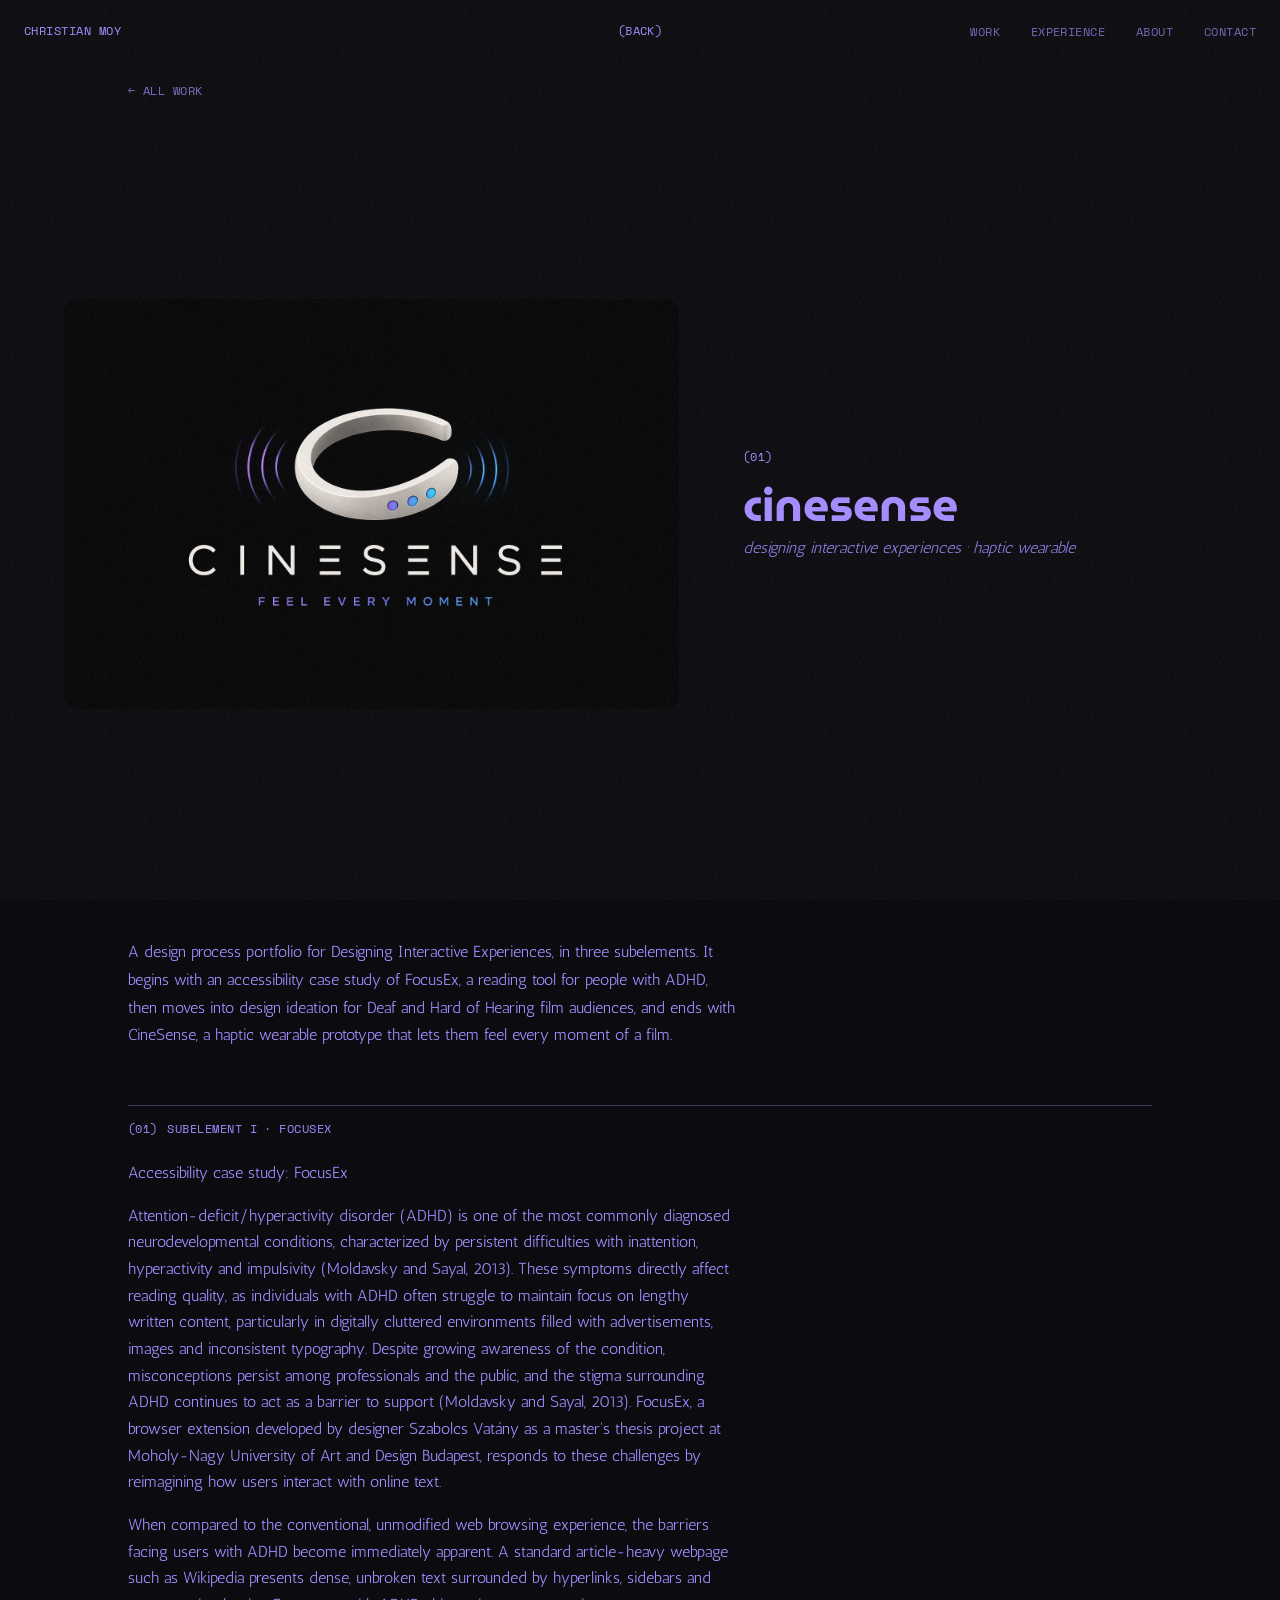
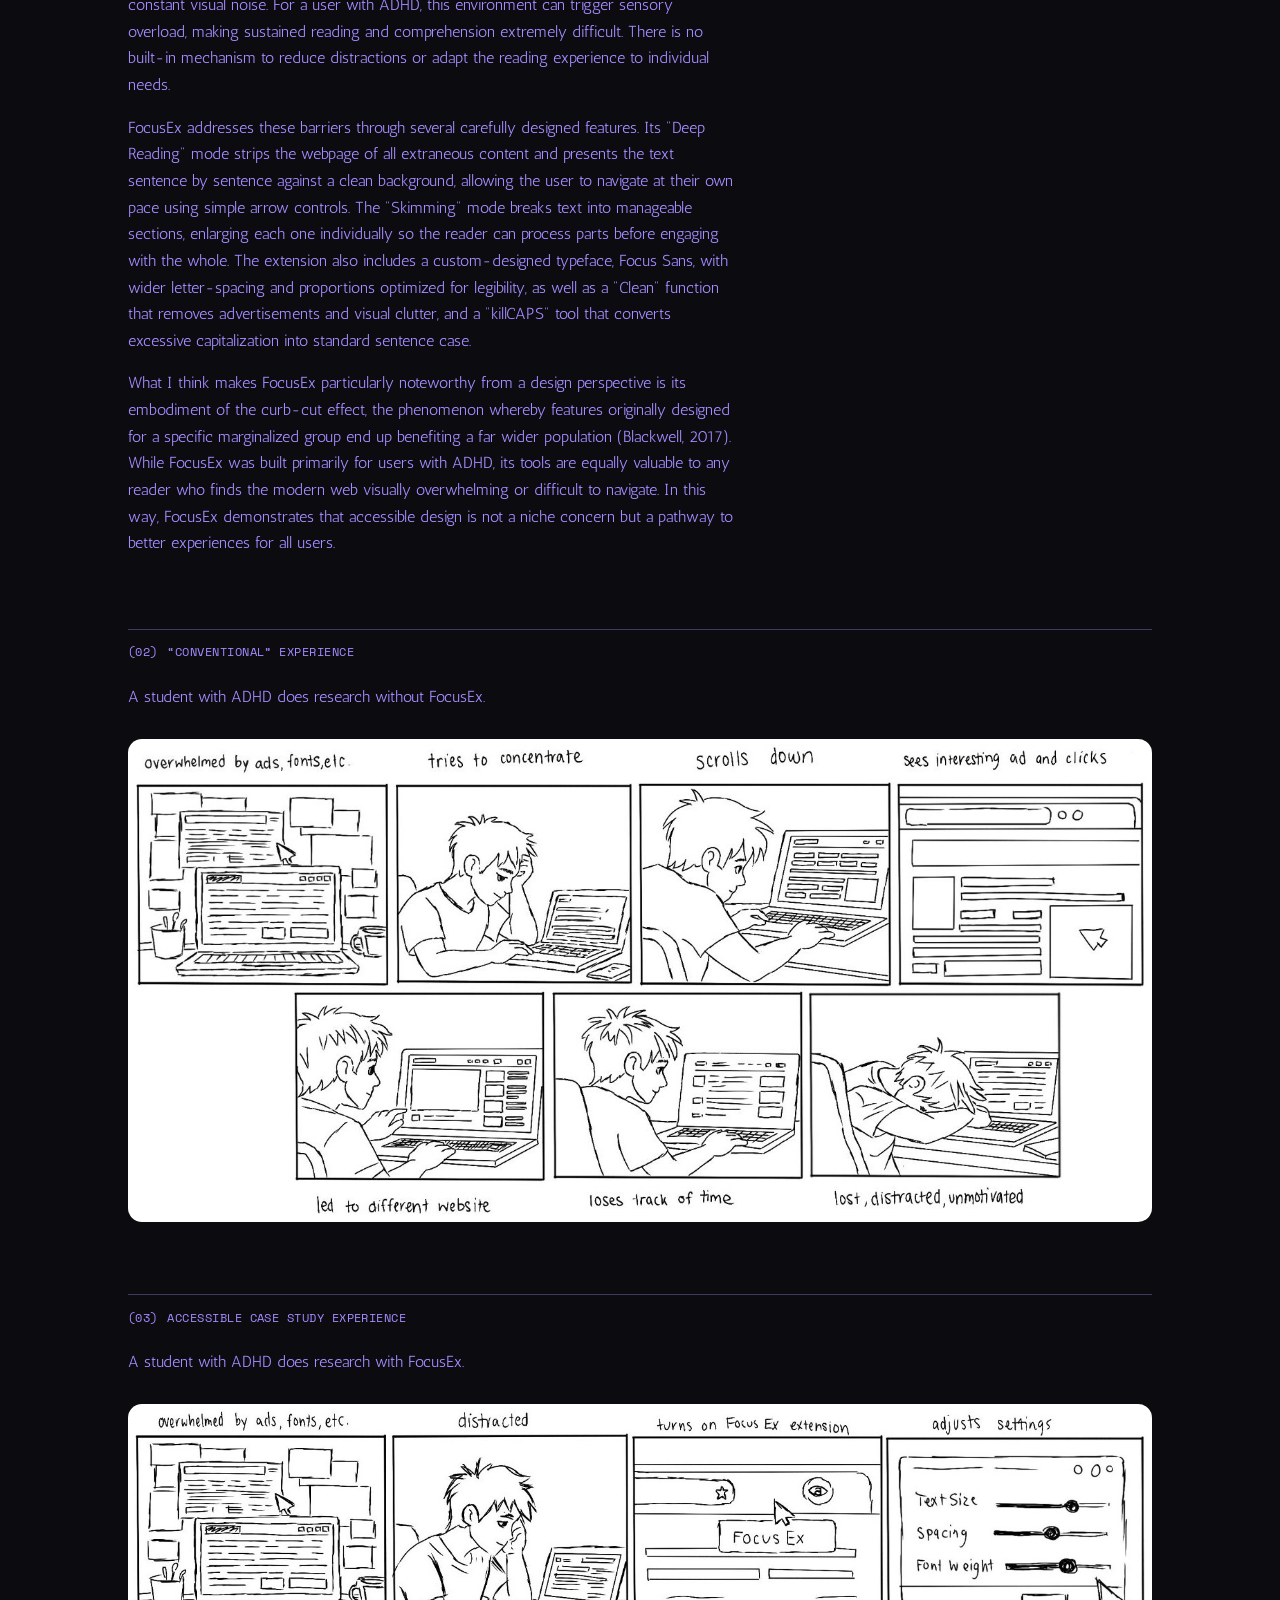
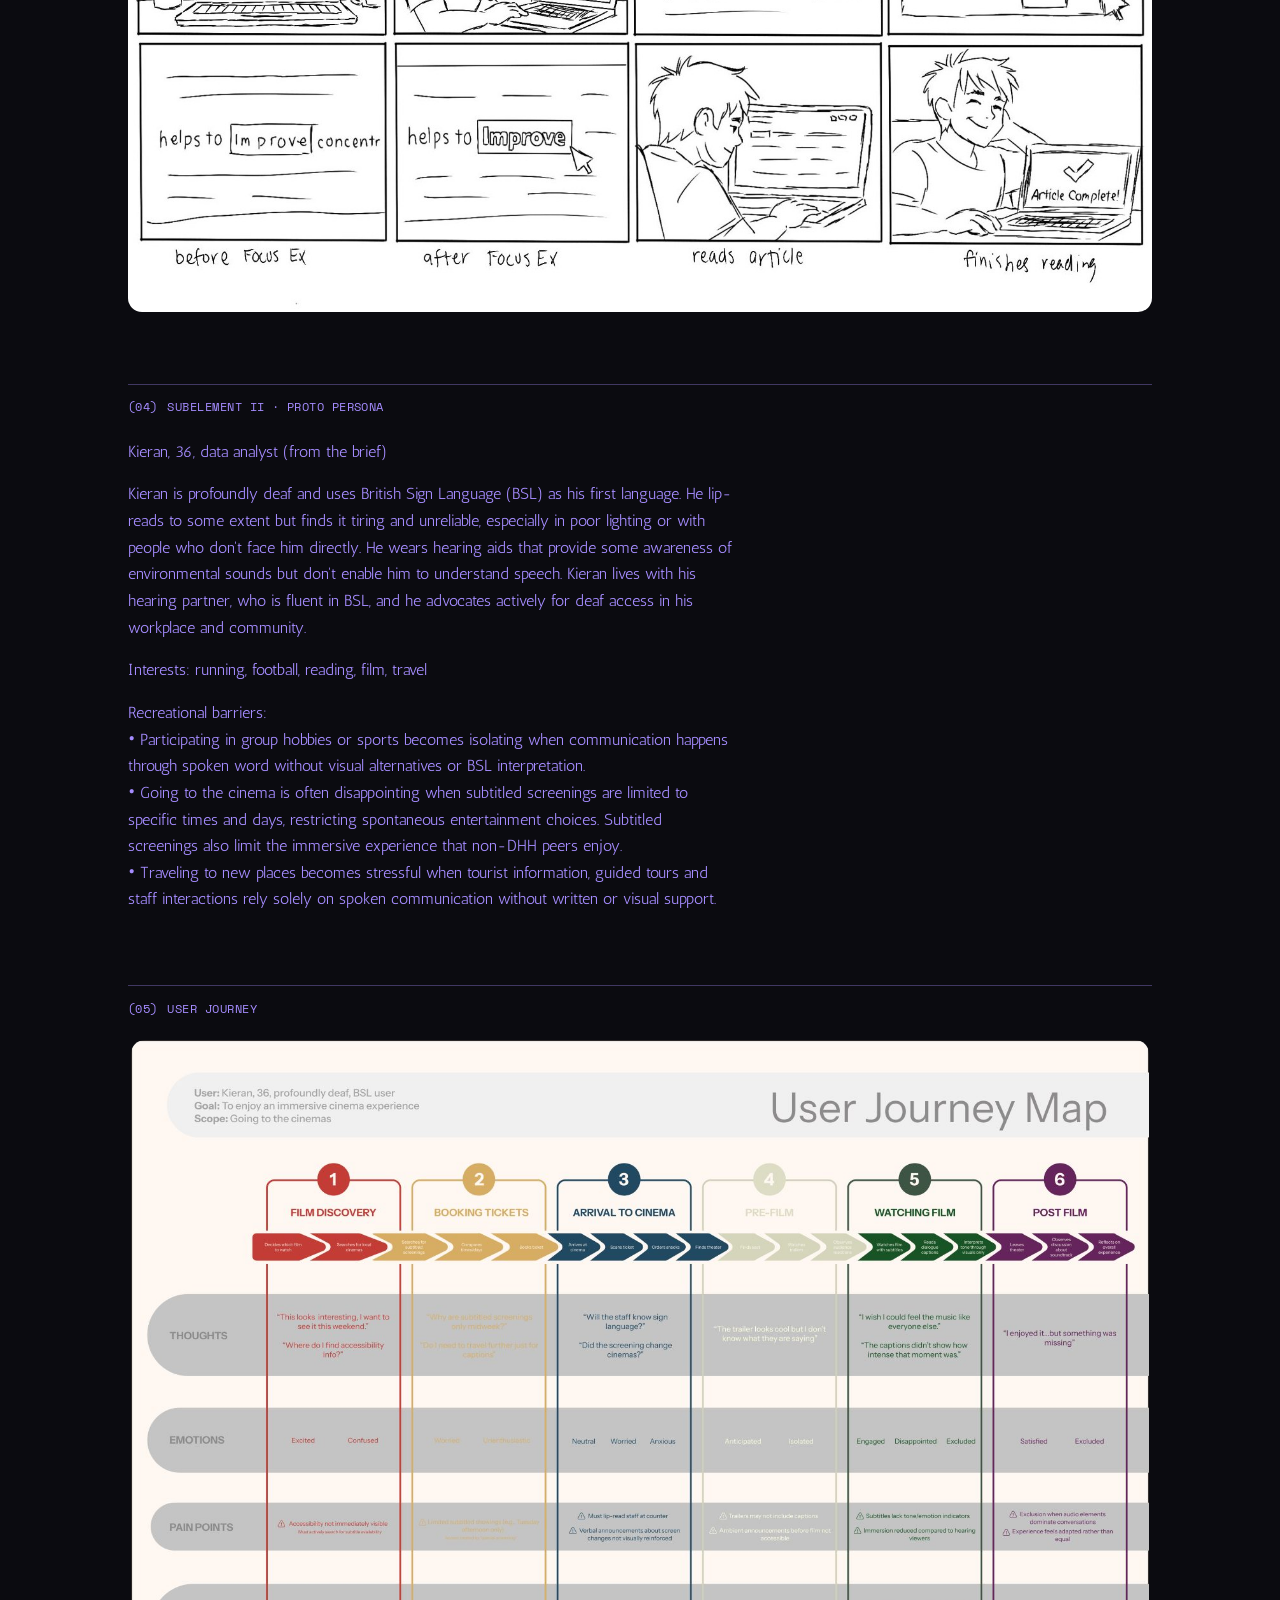
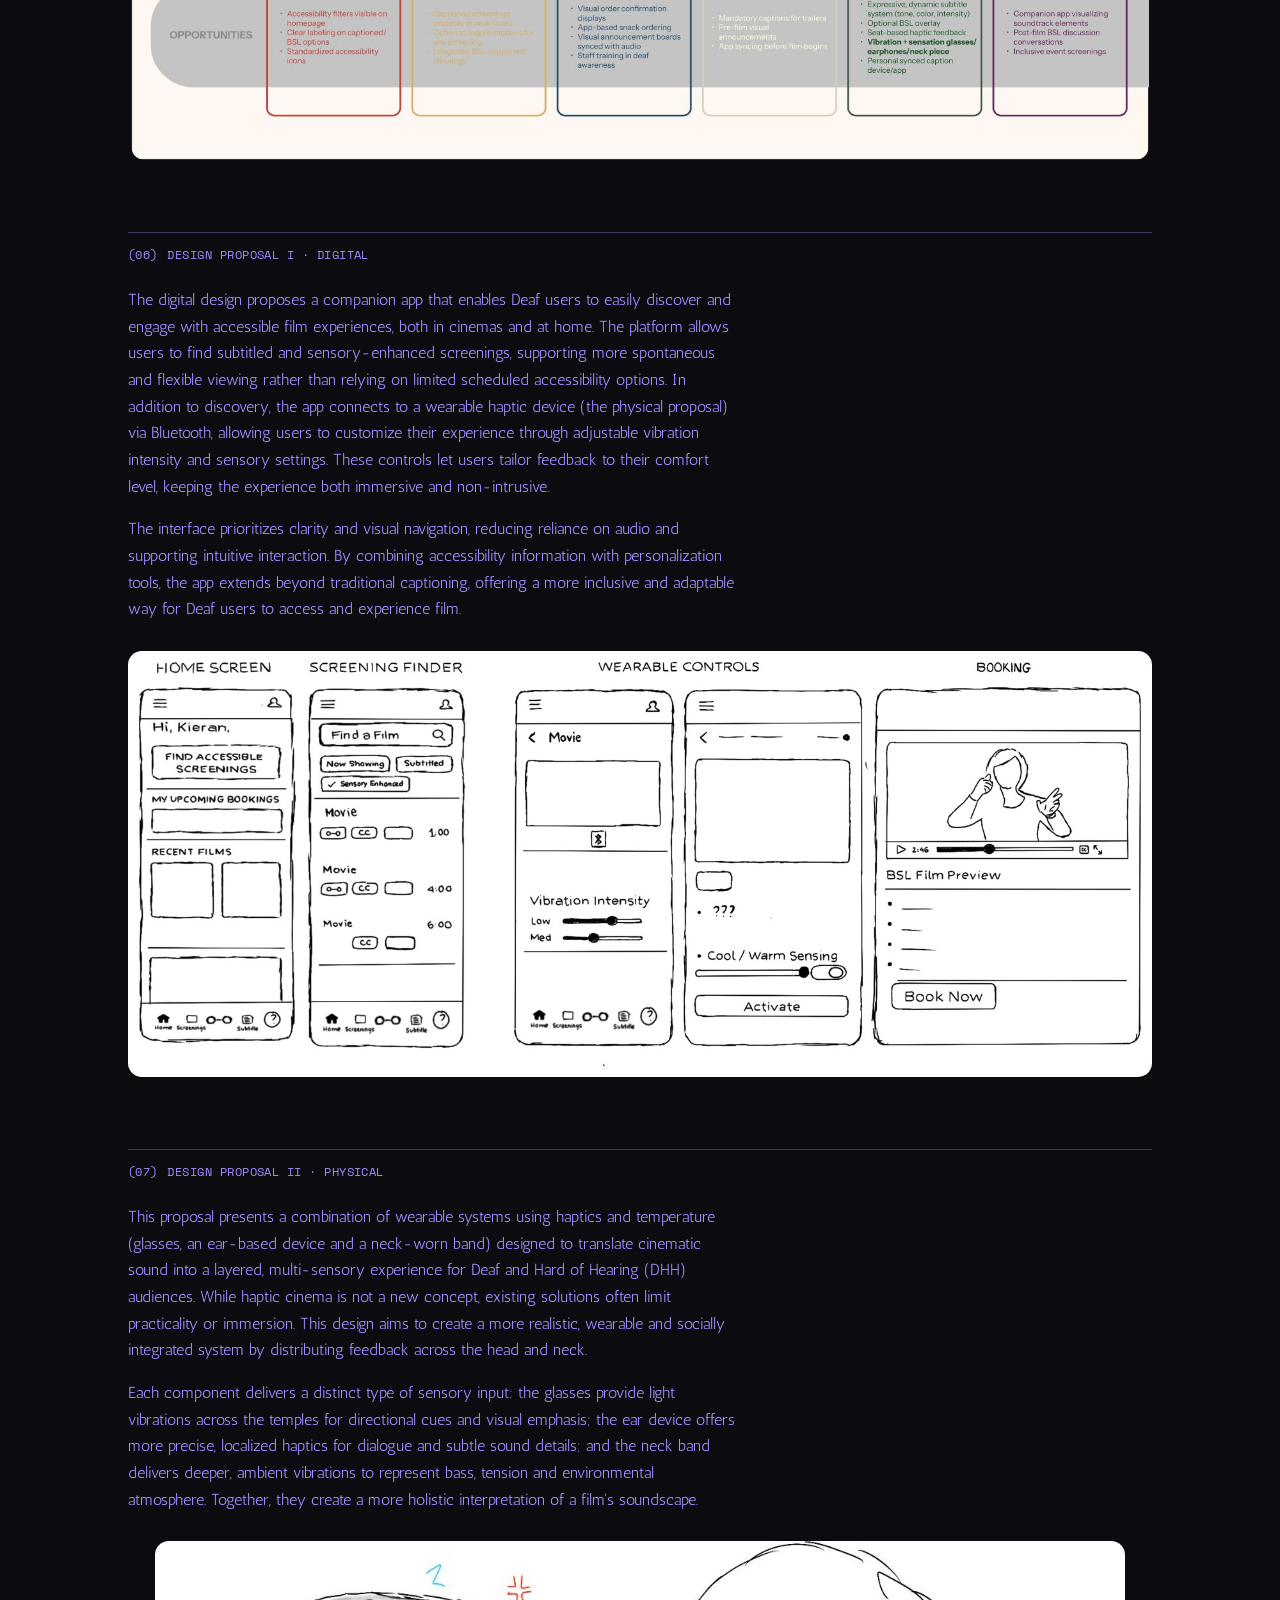
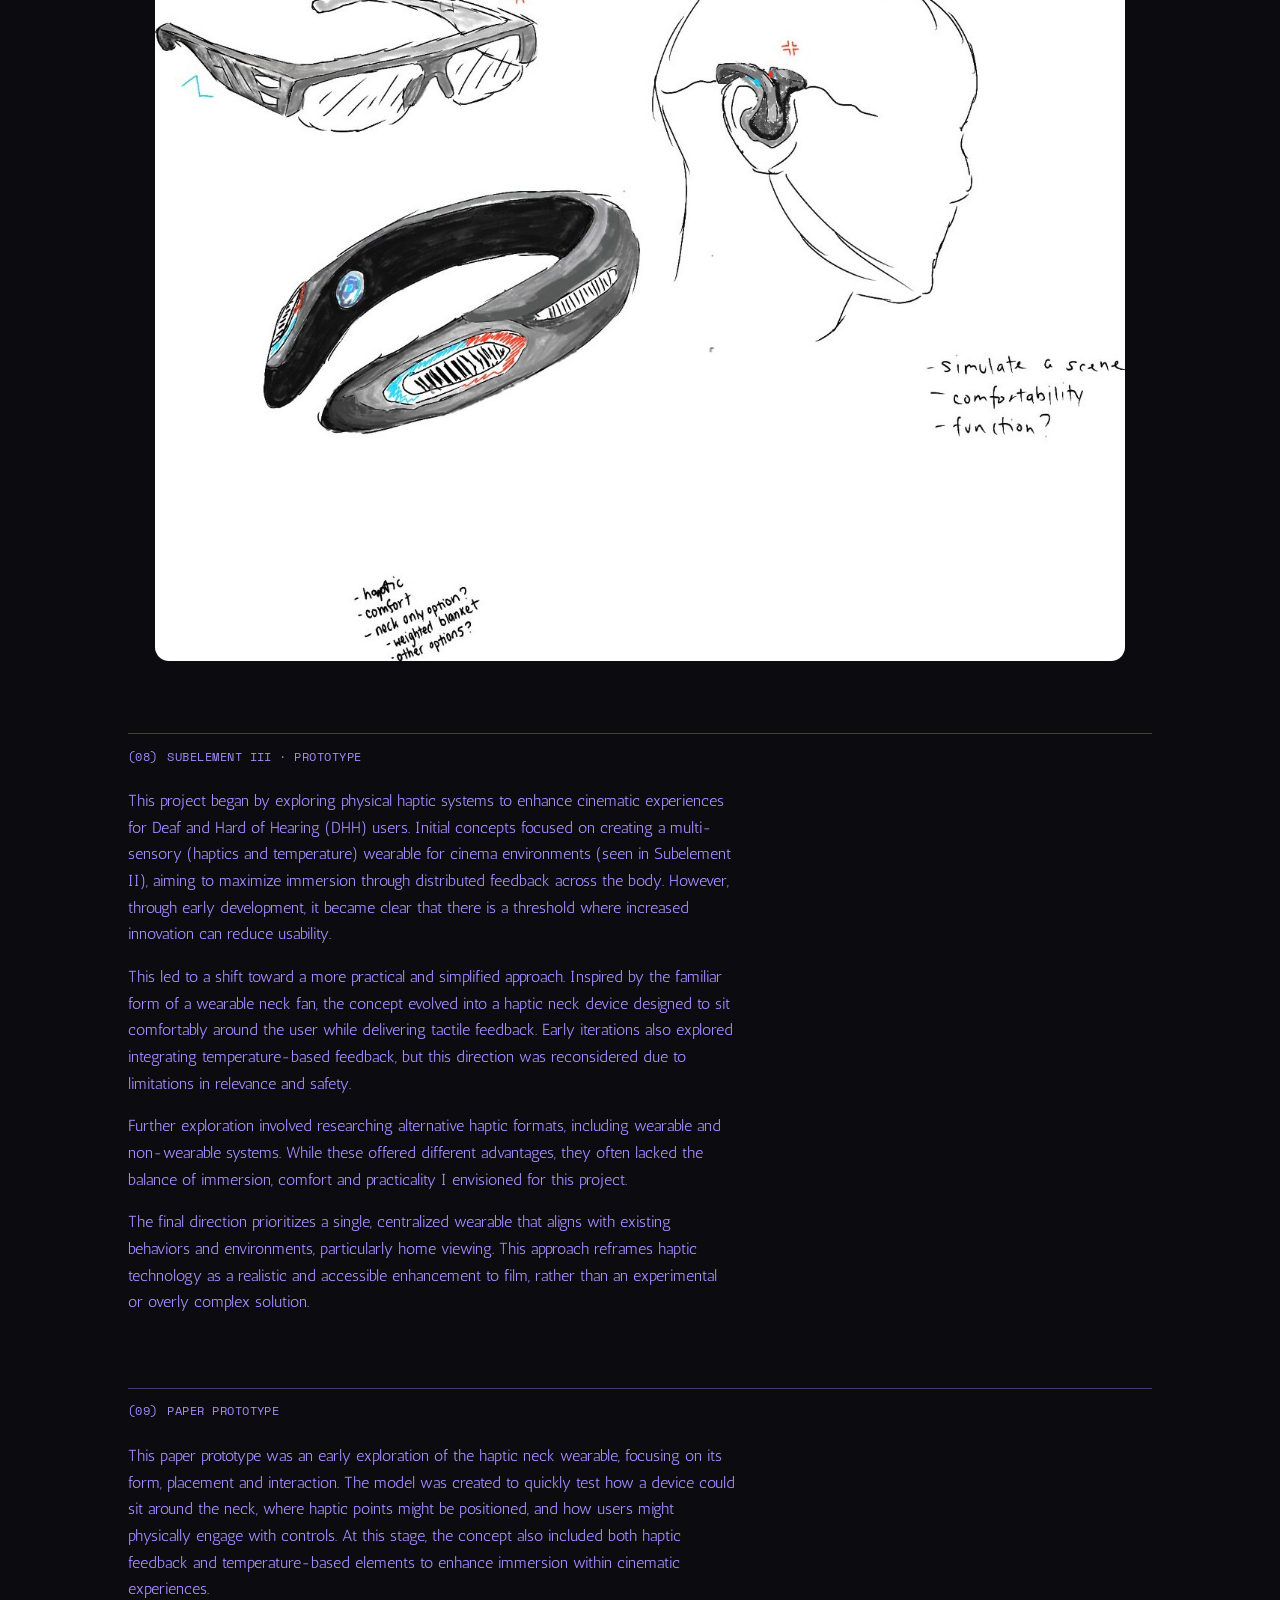
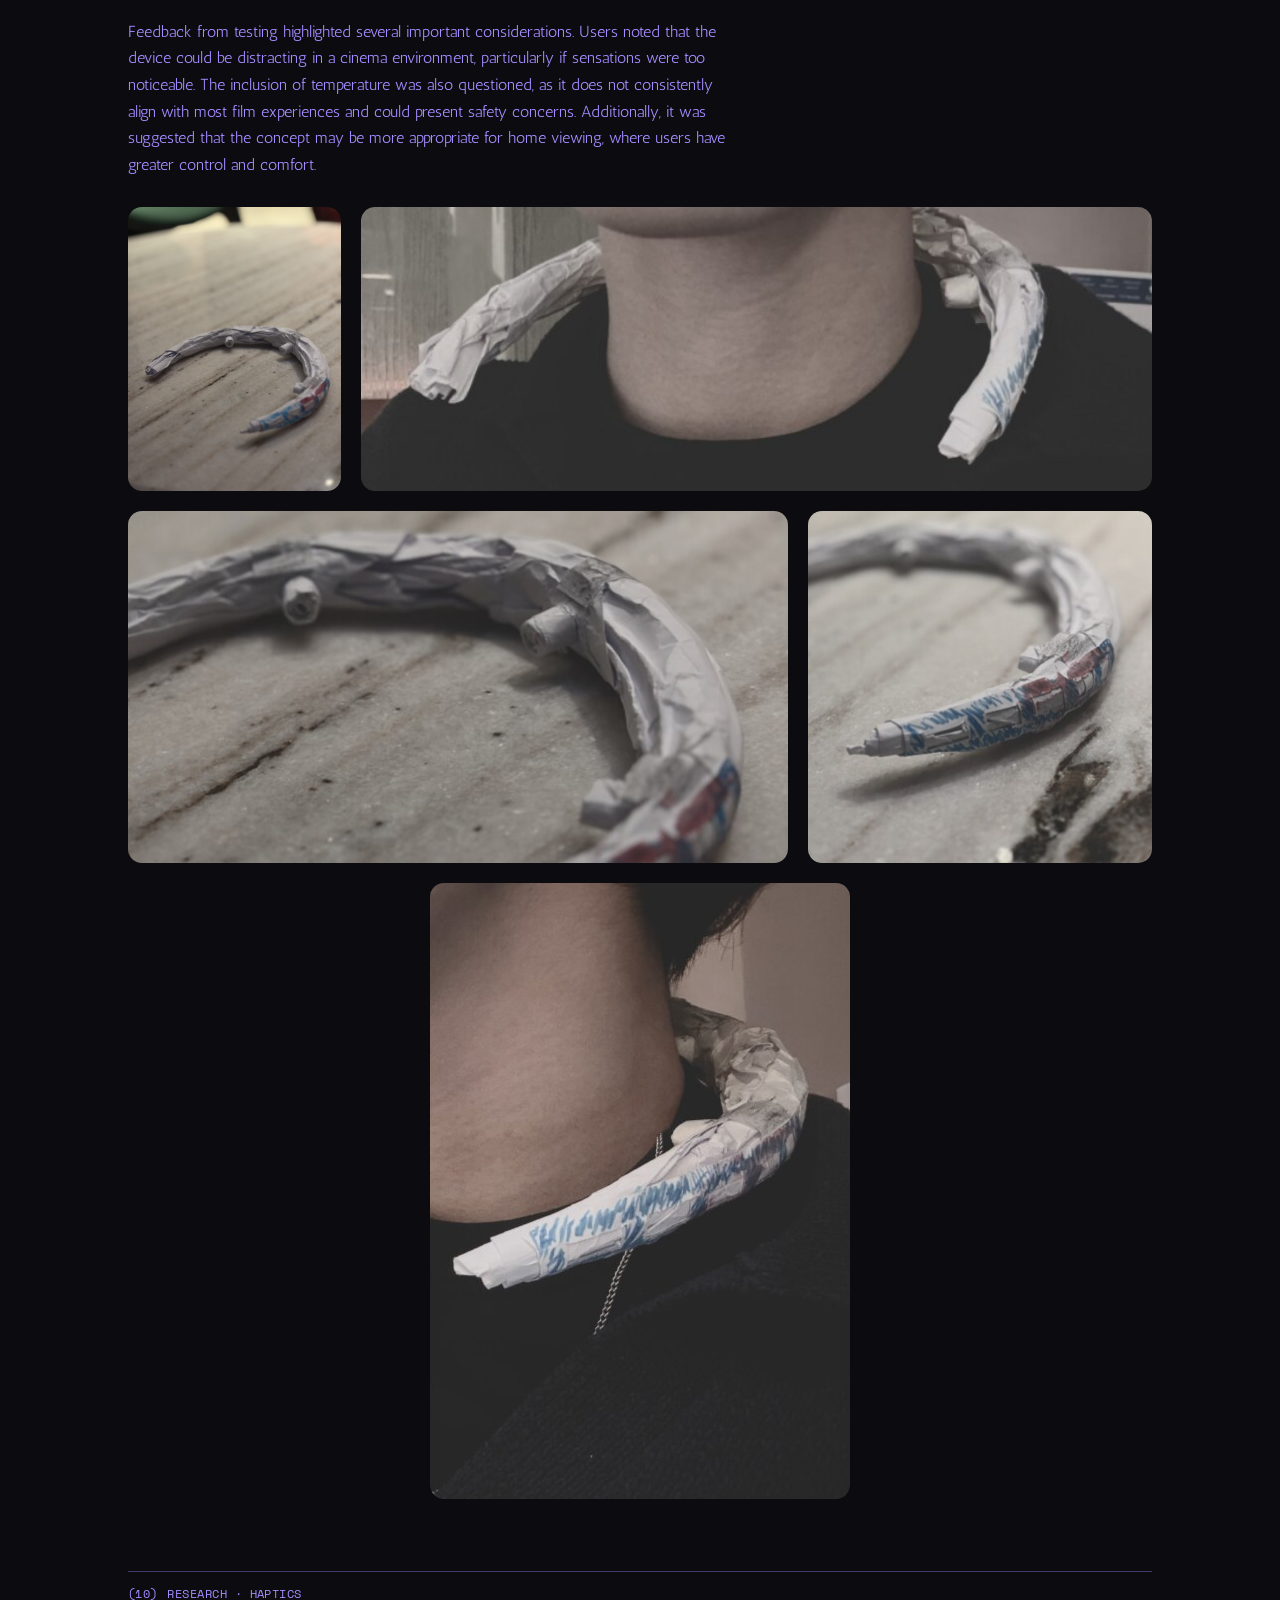
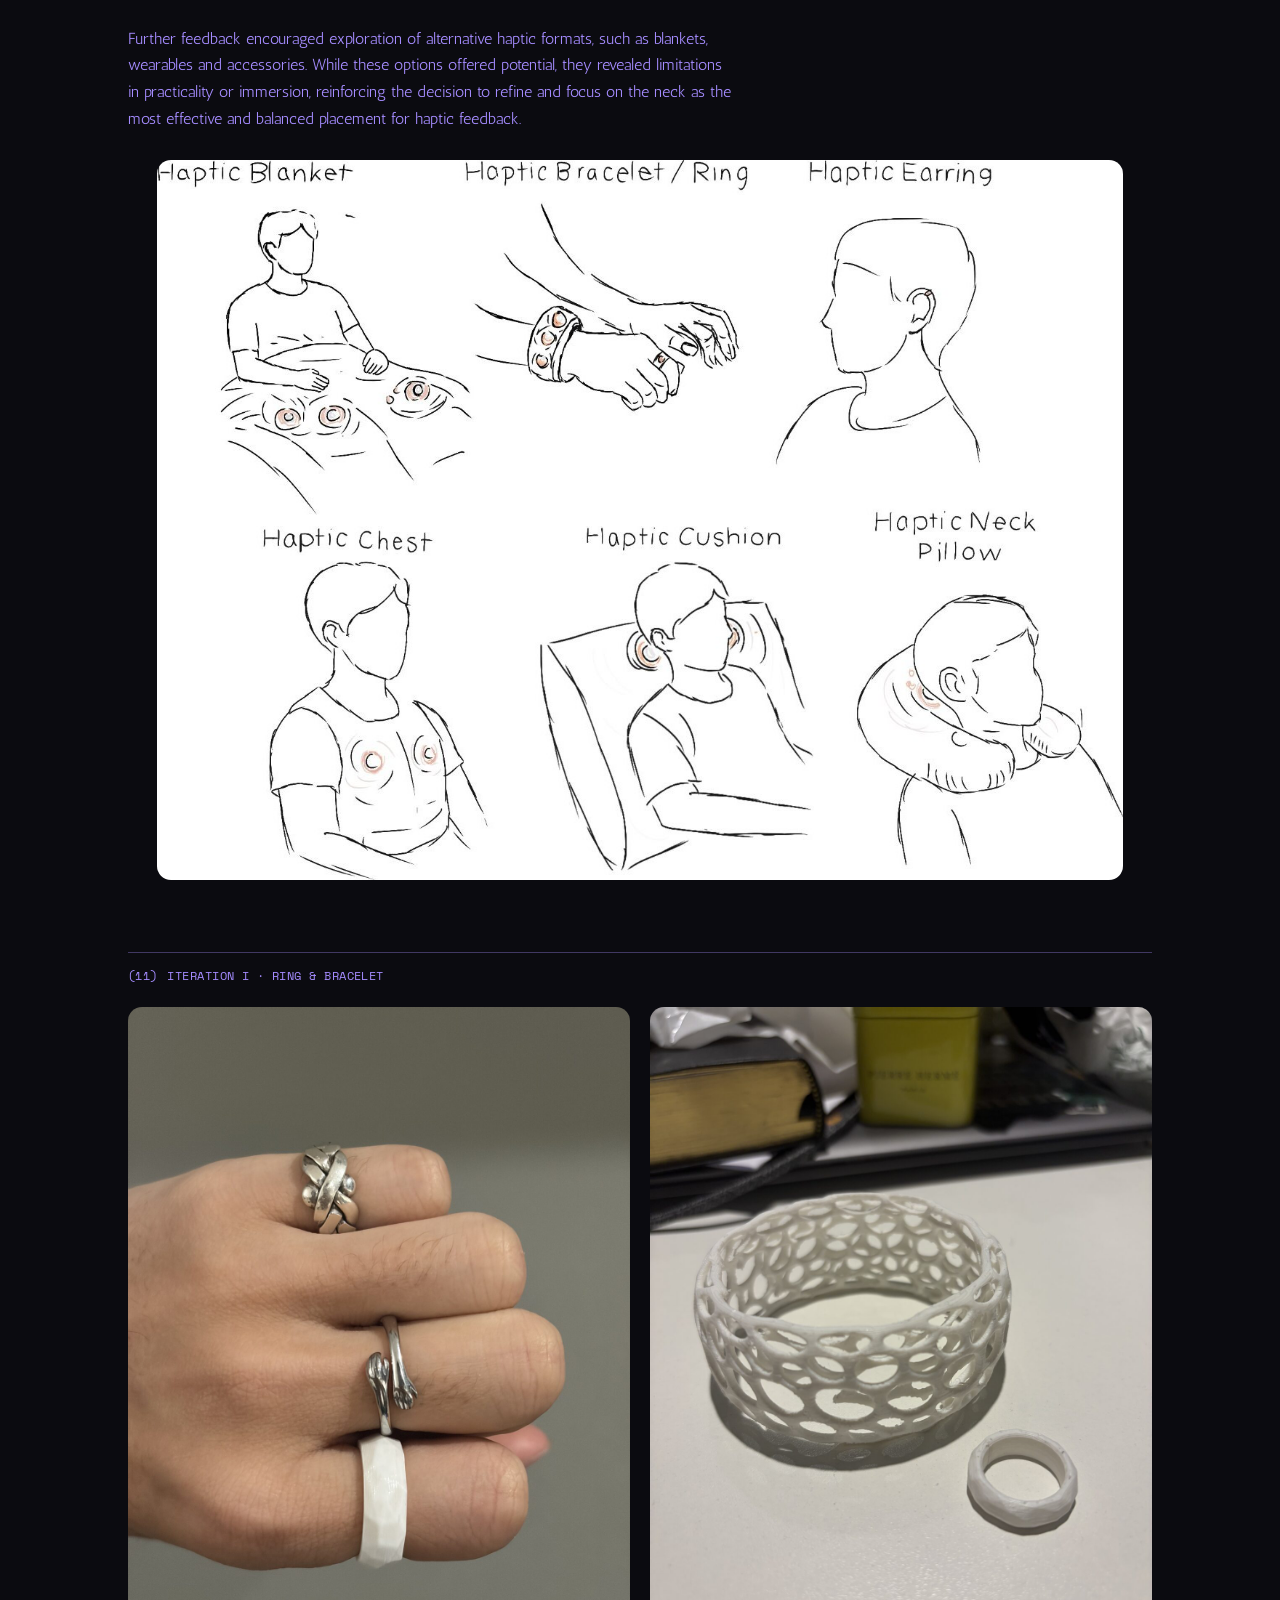
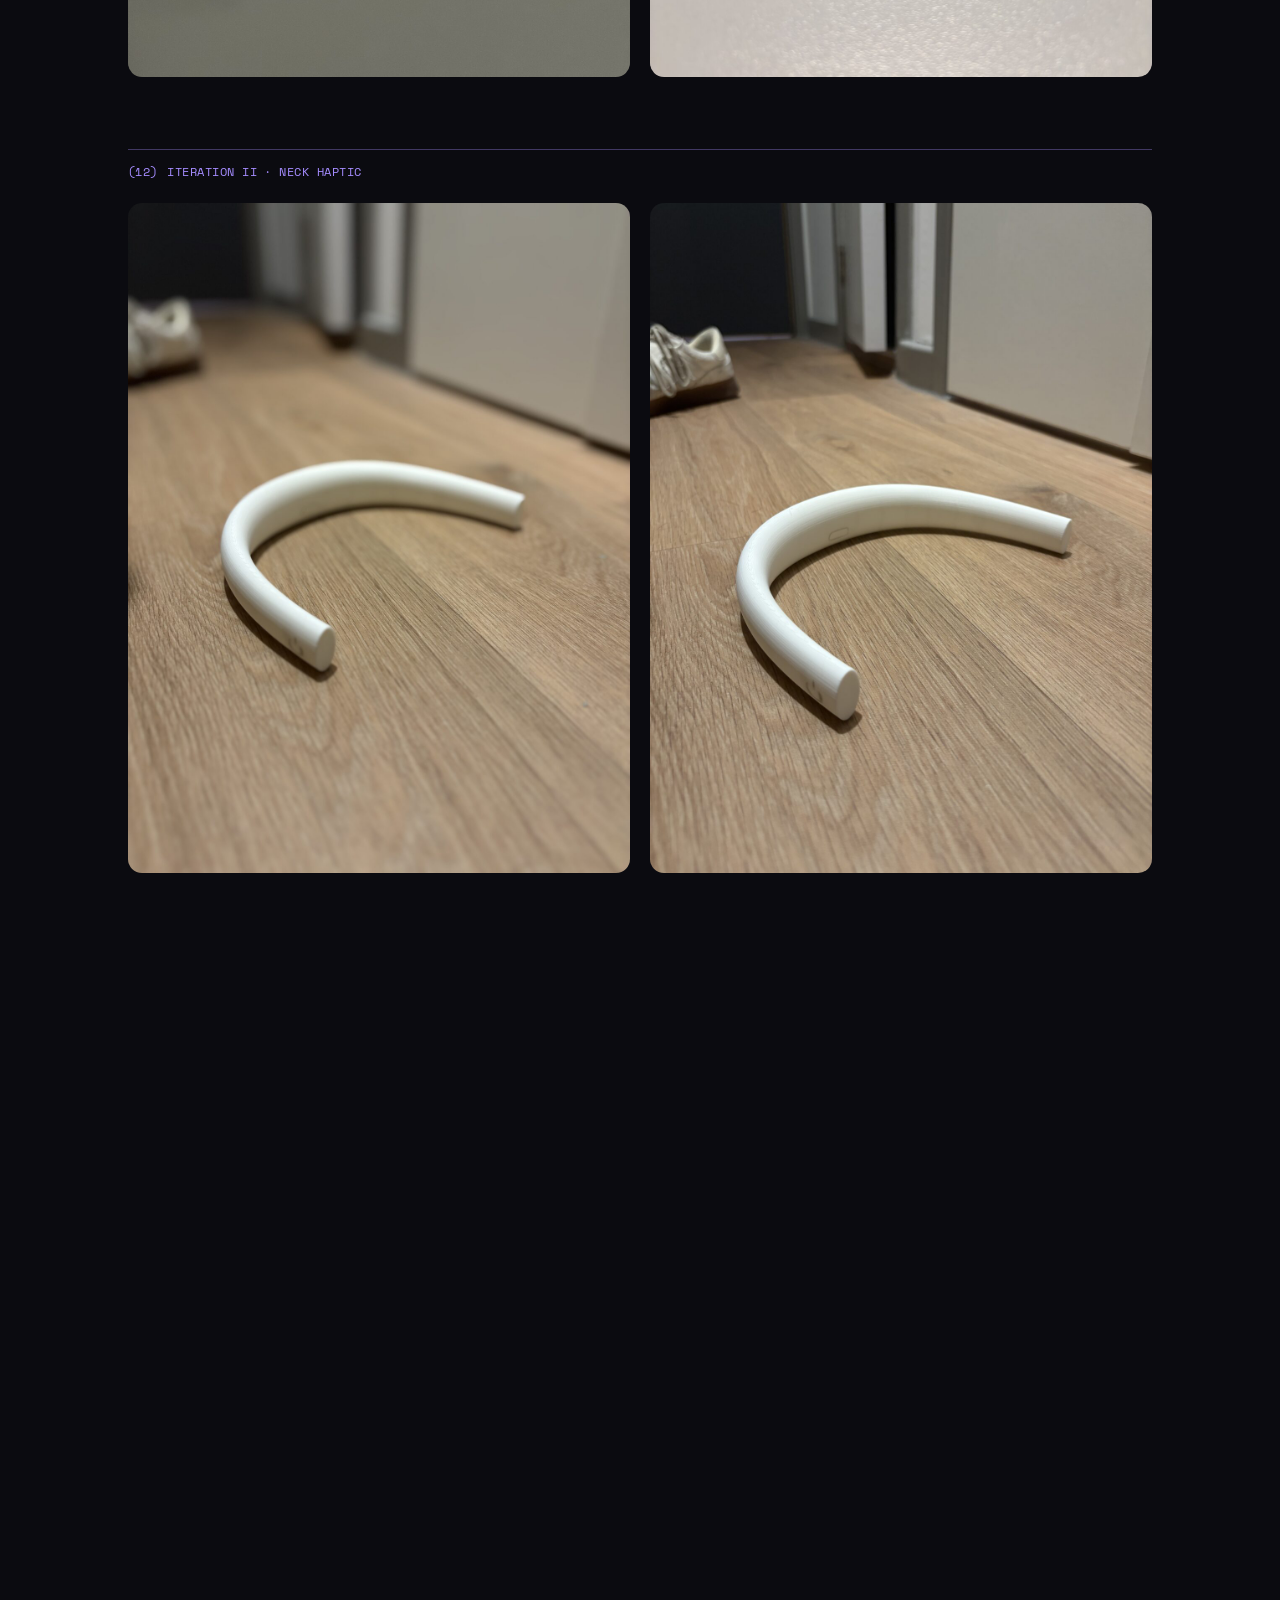
==== commit 7e1a802e: "Round landing photos; restyle the rest of the site to match the landing page Left-aligned text, numb" ====
--- a/project.html
+++ b/project.html
@@ -29,6 +29,7 @@
       <div class="article-top">
         <figure class="article-hero"><img id="hero-img" alt=""></figure>
         <header class="article-head">
+          <span class="article-index mono" id="index"></span>
           <h1 id="title"></h1>
           <p class="article-sub" id="subtitle"></p>
         </header>
--- a/style.css
+++ b/style.css
@@ -86,51 +86,57 @@
 .hero-contact a { text-decoration: none; border-bottom: 1px solid currentColor; padding-bottom: 1px; }
 .hero-contact span { opacity: 0.5; }
 
-.section { padding: 5rem 0; }
+/* Homepage sections, in the landing page's language: a small numbered mono label,
+   left-aligned text, thin rules, and lots of air */
+.section { padding: 6rem 0 2rem; }
 .section-title {
-  font-size: clamp(1.75rem, 3.5vw, 2.4rem);
-  font-weight: 600;
+  display: flex;
+  gap: 0.6rem;
   margin-bottom: 2.5rem;
-  text-align: center;
-}
-
-/* Filters */
-.filters { display: flex; flex-wrap: wrap; justify-content: center; gap: 0.6rem; margin-bottom: 3.5rem; }
+  padding-top: 0.9rem;
+  border-top: 1px solid currentColor;
+  font: inherit;
+  text-align: left;
+}
+
+/* Filters: mono words; the chosen one sits in parentheses */
+.filters { display: flex; flex-wrap: wrap; gap: 0.4rem 1.6rem; margin-bottom: 3.5rem; }
 .filters button {
   background: none;
-  border: 1px solid var(--text);
-  border-radius: 999px;
-  padding: 0.4rem 1.1rem;
-  font-family: var(--body);
-  font-size: 0.95rem;
-  text-transform: lowercase;
-  color: var(--text);
-  cursor: pointer;
-  transition: background 0.2s, color 0.2s;
-}
-.filters button:hover { background: #f2f2f2; }
-.filters button.active { background: var(--text); color: var(--bg); }
+  border: 0;
+  padding: 0;
+  color: inherit;
+  font-family: "Space Mono", ui-monospace, monospace;
+  font-size: 0.72rem;
+  letter-spacing: 0.04em;
+  text-transform: uppercase;
+  opacity: 0.5;
+  transition: opacity 0.2s;
+}
+.filters button:hover { opacity: 1; }
+.filters button.active { opacity: 1; }
+.filters button.active::before { content: "("; }
+.filters button.active::after { content: ")"; }
 .card[hidden] { display: none; }
-.year-heading { grid-column: 1 / -1; font-family: var(--title); font-weight: 700; font-size: clamp(1.6rem, 3vw, 2.2rem); text-align: center; margin-bottom: -1.5rem; font-variant-numeric: tabular-nums; }
-.year-heading:not(:first-child) { margin-top: 1.5rem; padding-top: 2.5rem; border-top: 1px solid currentColor; }
+.year-heading { margin-bottom: -1.25rem; opacity: 0.6; }
+.year-heading:not(:first-child) { margin-top: 2.5rem; }
 .year-heading[hidden] { display: none; }
 
-/* Project grid: image first, then a bold title with an italic subtitle */
+/* Project grid: photo first, then (01), the title and the subtitle, like the landing caption */
 .grid {
-  /* Wrapping rows, so a year's last, partly filled row sits centered */
   --cols: 3;
+  --gap-x: 1.5rem;
   display: flex;
   flex-wrap: wrap;
-  justify-content: center;
-  gap: 3.5rem 2rem;
-}
-.grid > .card { flex: 0 0 calc((100% - (var(--cols) - 1) * 2rem) / var(--cols)); min-width: 0; }
+  gap: 3rem var(--gap-x);
+}
+.grid > .card { flex: 0 0 calc((100% - (var(--cols) - 1) * var(--gap-x)) / var(--cols)); min-width: 0; }
 .grid > .year-heading { flex: 0 0 100%; }
 @media (max-width: 980px) { .grid { --cols: 2; } }
 @media (max-width: 640px) { .grid { --cols: 1; } }
 
-.card { display: block; text-decoration: none; text-align: center; color: inherit; }
-.card-img { overflow: hidden; aspect-ratio: 4 / 5; border-radius: var(--radius); background: #f3f3f3; }
+.card { display: block; text-decoration: none; text-align: left; color: inherit; }
+.card-img { overflow: hidden; aspect-ratio: 3 / 4; border-radius: var(--radius); background: #e8e7e2; }
 .card-img img {
   width: 100%;
   height: 100%;
@@ -139,38 +145,54 @@
   transition: transform 0.6s ease;
 }
 .card:hover .card-img img { transform: scale(1.03); }
-.card h3 { margin-top: 1.1rem; font-size: 1.3rem; font-weight: 700; line-height: 1.2; transition: color 0.3s; }
-.card p { margin-top: 0.15rem; font-size: 0.98rem; font-style: italic; color: var(--muted); text-transform: lowercase; }
+.card-index { display: block; margin-top: 0.9rem; }
+.card h3 { margin-top: 0.5rem; font-size: 1.05rem; font-weight: 700; line-height: 1.2; transition: color 0.3s; }
+.card p { margin-top: 0.1rem; font-size: 0.88rem; font-style: italic; line-height: 1.35; text-transform: lowercase; opacity: 0.75; }
 .card:hover h3 { color: var(--accent, var(--text)); }
 
-/* Experience */
-.timeline { max-width: 52rem; margin: 0 auto; }
-.entry { margin-bottom: 2.75rem; }
-.entry-head { display: flex; justify-content: space-between; gap: 1rem; align-items: baseline; }
-.entry h3 { font-size: 1.25rem; font-weight: 600; line-height: 1.25; }
-.role { font-style: italic; color: var(--muted); }
-.meta { font-size: 0.9rem; color: var(--muted); text-align: right; white-space: nowrap; }
-.entry ul { margin: 0.7rem 0 0 1.1rem; font-size: 1rem; }
-.entry li { margin-bottom: 0.3rem; }
-
-.columns { display: grid; grid-template-columns: 1fr 1fr; gap: 4rem; max-width: 60rem; margin: 0 auto; }
-.compact .meta { text-align: left; white-space: normal; }
-.compact p:not(.role):not(.meta) { font-size: 1rem; margin-top: 0.35rem; }
-
-.contact { text-align: center; }
-.contact-line { font-family: var(--title); font-size: clamp(1.3rem, 3vw, 1.9rem); font-weight: 500; text-transform: lowercase; margin-bottom: 0.4rem; }
-.contact-line a { text-decoration: none; border-bottom: 2px solid var(--line); transition: border-color 0.2s; }
-.contact-line a:hover { border-color: var(--text); }
-
-.site-footer {
-  max-width: var(--max);
-  margin: 0 auto;
-  padding: 4rem 2rem 3rem;
-  font-size: 0.9rem;
-  font-style: italic;
-  color: var(--muted);
-  text-align: center;
-  text-transform: lowercase;
+/* Experience and education: one row each, with a thin rule. Where and when sit on the
+   left in mono, the name and role in the middle, the details on the right */
+.timeline, .columns { display: block; }
+.entry {
+  display: grid;
+  grid-template-columns: minmax(0, 1fr) minmax(0, 1.4fr) minmax(0, 2fr);
+  gap: 0.4rem 2rem;
+  padding: 1.25rem 0 1.5rem;
+  border-top: 1px solid color-mix(in srgb, currentColor 25%, transparent);
+  text-align: left;
+}
+.entry-head { display: contents; }
+.entry h3 { font-size: 1.05rem; font-weight: 700; line-height: 1.25; }
+.role { font-style: italic; font-size: 0.95rem; opacity: 0.75; }
+.meta {
+  order: -1;
+  font-family: "Space Mono", ui-monospace, monospace;
+  font-size: 0.72rem;
+  letter-spacing: 0.04em;
+  line-height: 1.6;
+  text-transform: uppercase;
+  opacity: 0.7;
+}
+.entry ul { list-style: none; margin: 0; padding: 0; font-size: 0.98rem; line-height: 1.6; }
+.entry li + li { margin-top: 0.4rem; }
+/* Education: the place and dates on the left, everything else in the middle and right */
+.compact > * { grid-column: 2 / -1; }
+.compact > .meta { grid-column: 1; grid-row: 1 / span 4; }
+.compact p:not(.role):not(.meta) { font-size: 0.98rem; line-height: 1.6; max-width: 38rem; }
+/* Skills: the heading becomes the left label */
+.compact:not(:has(.meta)) > h3 {
+  grid-column: 1;
+  font-family: "Space Mono", ui-monospace, monospace;
+  font-size: 0.72rem;
+  font-weight: 400;
+  letter-spacing: 0.04em;
+  text-transform: uppercase;
+  opacity: 0.7;
+}
+.compact:not(:has(.meta)) > p { grid-column: 2 / -1; grid-row: 1; }
+@media (max-width: 760px) {
+  .entry { grid-template-columns: minmax(0, 1fr); }
+  .entry > *, .compact > *, .compact > .meta, .compact:not(:has(.meta)) > * { grid-column: 1; grid-row: auto; }
 }
 
 /* Project article page: takes on the project's color world */
@@ -356,17 +378,80 @@
   .natural-row > button { flex: none !important; width: 100%; }
 }
 
-/* All text centered (Christian's preference) */
-.article-body, .section-text, .article-gallery .caption { text-align: center; }
-.section-text.bibliography p { padding-left: 0; text-indent: 0; }
-.article-details { display: block; text-align: center; }
-.article-details dt, .article-details dd { display: inline; }
-.article-details dd { margin-left: 0.5rem; }
-.article-details dd::after { content: "\A"; white-space: pre; }
-.entry, .columns > * { text-align: center; }
-.entry-head { flex-direction: column; align-items: center; gap: 0.2rem; }
-.meta, .compact .meta { text-align: center; white-space: normal; }
-.entry ul { list-style: none; margin: 0.7rem 0 0; padding: 0; }
+/* Project pages, in the landing page's language (each keeps its own color world):
+   left-aligned text, a (01) number over the title, numbered mono section labels with a
+   thin rule, and the facts as a small two-column list */
+.article { max-width: 64rem; }
+.article-head { text-align: left; }
+.article-index { display: block; margin-bottom: 1rem; }
+.article-top .article-head h1 { font-size: clamp(2rem, 3.6vw, 3.2rem); line-height: 1.05; }
+.article-sub { font-size: 1rem; line-height: 1.4; }
+.article-body { max-width: 38rem; margin: 0 0 3.5rem; font-size: 1.02rem; line-height: 1.7; text-align: left; }
+.article-details {
+  max-width: 38rem;
+  margin: -1.5rem 0 4rem;
+  display: grid;
+  grid-template-columns: 9rem minmax(0, 1fr);
+  gap: 0.35rem 1rem;
+  font-size: 0.95rem;
+  text-align: left;
+}
+.article-details dt, .article-details .dt {
+  font-family: "Space Mono", ui-monospace, monospace;
+  font-size: 0.72rem;
+  font-weight: 400;
+  letter-spacing: 0.04em;
+  line-height: 1.9;
+  text-transform: uppercase;
+  opacity: 0.7;
+}
+.article-details dd, .article-details .dd { font-style: italic; margin: 0; }
+/* While the details rise in line by line (effects.js), each row keeps the two columns */
+.article-details:has(> .line) { display: block; }
+.article-details .dt { display: inline-block; width: 10rem; }
+
+#sections { counter-reset: label; }
+.article-label {
+  counter-increment: label;
+  display: flex;
+  gap: 0.6rem;
+  margin: 0 0 1.5rem;
+  padding-top: 0.9rem;
+  border-top: 1px solid color-mix(in srgb, currentColor 35%, transparent);
+  font-family: "Space Mono", ui-monospace, monospace;
+  font-size: 0.72rem;
+  font-weight: 400;
+  letter-spacing: 0.04em;
+  line-height: 1.35;
+  text-align: left;
+  text-transform: uppercase;
+}
+.article-label::before { content: "(" counter(label, decimal-leading-zero) ")"; }
+.article-gallery + .article-label, .section-text + .article-label, .booklet + .article-label { margin-top: 4.5rem; }
+.section-text { max-width: 38rem; margin: 0 0 1.75rem; font-size: 0.98rem; line-height: 1.7; text-align: left; }
+.article-gallery .caption { text-align: left; }
+.article-gallery .tile-label {
+  margin-top: 0.6rem;
+  font-family: "Space Mono", ui-monospace, monospace;
+  font-size: 0.72rem;
+  font-weight: 400;
+  letter-spacing: 0.04em;
+  text-align: left;
+  text-transform: uppercase;
+}
+.article-gallery.single { margin-left: 0; }
+.yt-caption { text-align: left; }
+.article-nav { border-top: 1px solid color-mix(in srgb, currentColor 35%, transparent); }
+.article-nav a { font-size: 1.05rem; font-weight: 700; }
+.article-nav span { margin-bottom: 0.35rem; opacity: 0.7; }
+
+/* Booklet controls: mono words instead of round buttons */
+.booklet-controls { justify-content: flex-start; }
+.booklet-controls button {
+  width: auto; height: auto; border: 0; border-radius: 0; padding: 0.3rem 0;
+  font-family: "Space Mono", ui-monospace, monospace; font-size: 0.9rem;
+}
+.booklet-count { font-family: "Space Mono", ui-monospace, monospace; font-size: 0.72rem; font-style: normal; letter-spacing: 0.04em; }
 
 /* Effects (effects.js) ---------------------------------------------------- */
 /* Paper grain: a faint, static noise over every page, in any color world */
@@ -536,12 +621,13 @@
   width: calc(var(--small, 140px) * 0.75);
   height: var(--small, 140px);
   overflow: hidden;
+  border-radius: 8px;
   background: #e8e7e2;
   -webkit-user-drag: none;
-  transition: width 0.6s cubic-bezier(0.2, 0, 0, 1), height 0.6s cubic-bezier(0.2, 0, 0, 1), opacity 0.3s;
+  transition: width 0.6s cubic-bezier(0.2, 0, 0, 1), height 0.6s cubic-bezier(0.2, 0, 0, 1), border-radius 0.6s, opacity 0.3s;
 }
 .strip-item:not(.is-active):hover { opacity: 0.75; }
-.strip-item.is-active { width: calc(var(--big, 300px) * 0.75); height: var(--big, 300px); }
+.strip-item.is-active { width: calc(var(--big, 300px) * 0.75); height: var(--big, 300px); border-radius: var(--radius); }
 .strip-img, .strip-img img { display: block; width: 100%; height: 100%; }
 .strip-img img { object-fit: cover; pointer-events: none; -webkit-user-drag: none; }
 .strip.dragging .strip-track, .strip.no-anim .strip-track, .strip.no-anim .strip-item { transition: none; }
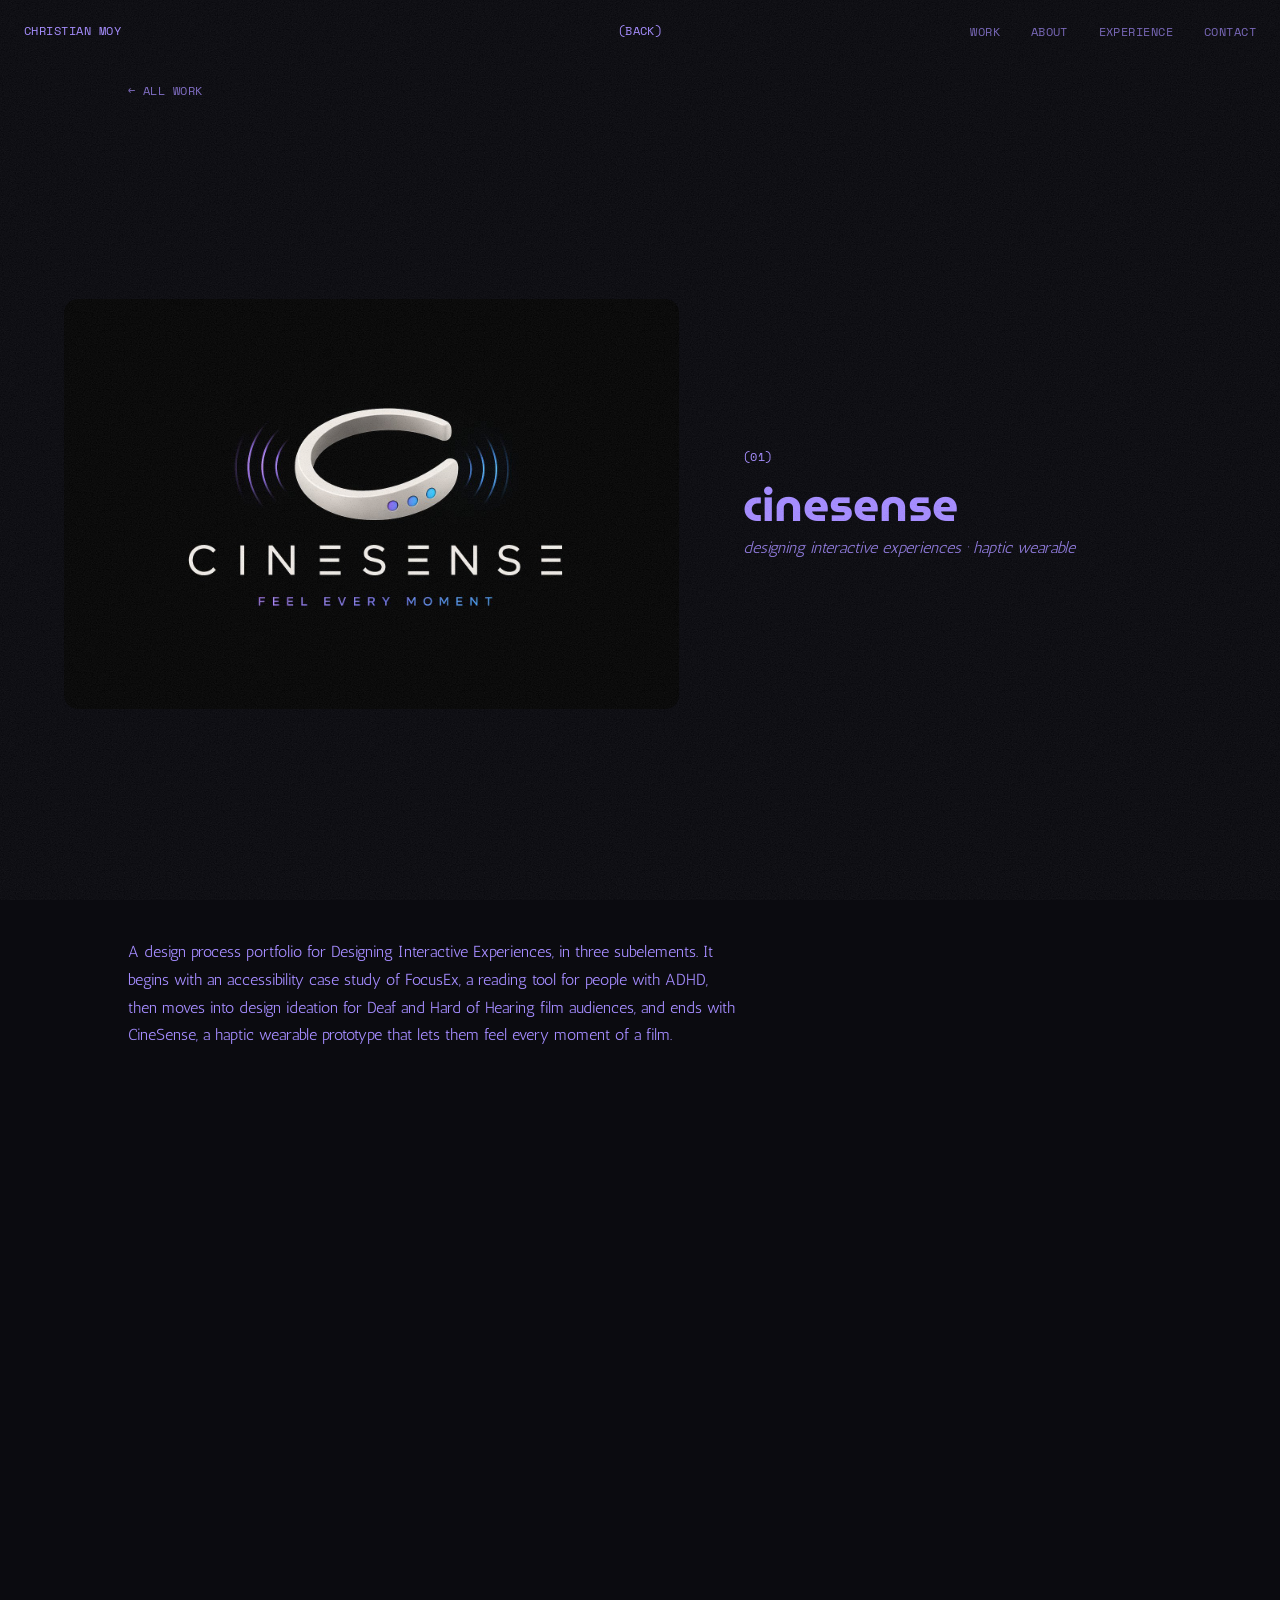
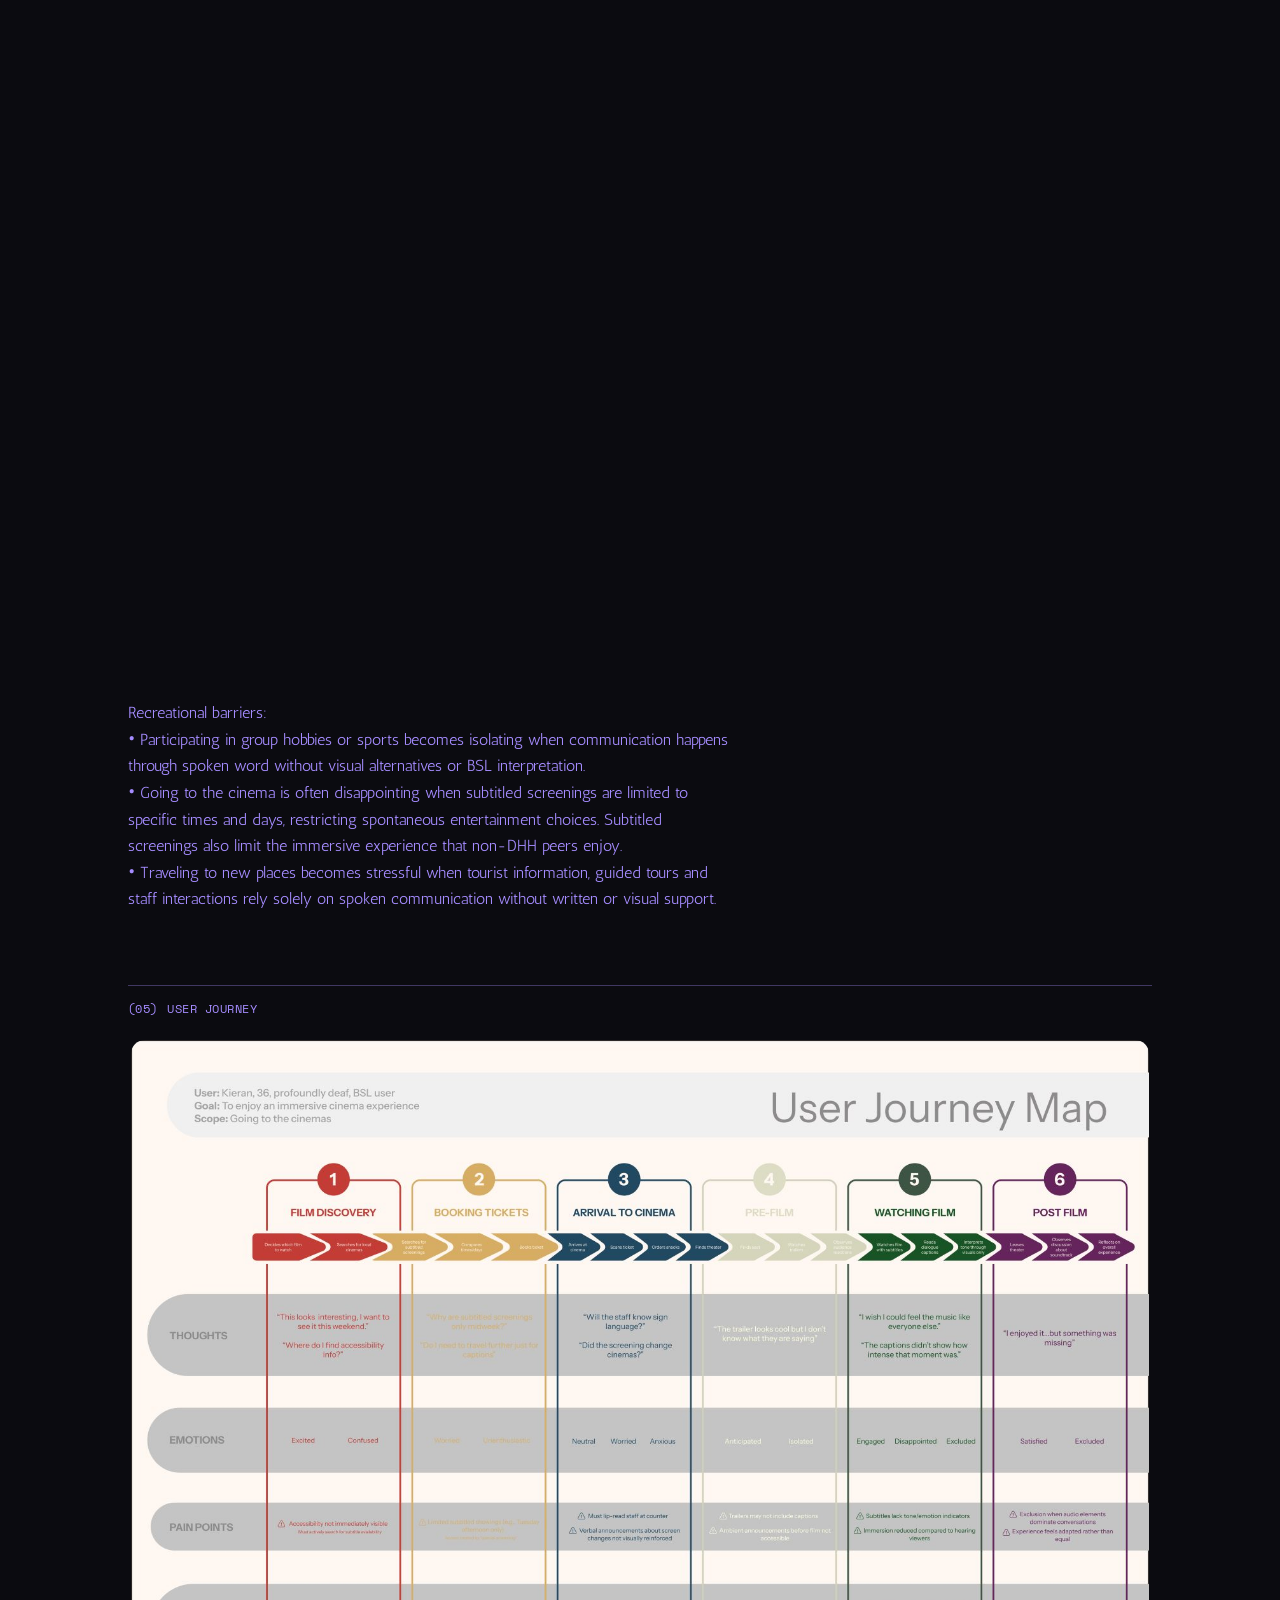
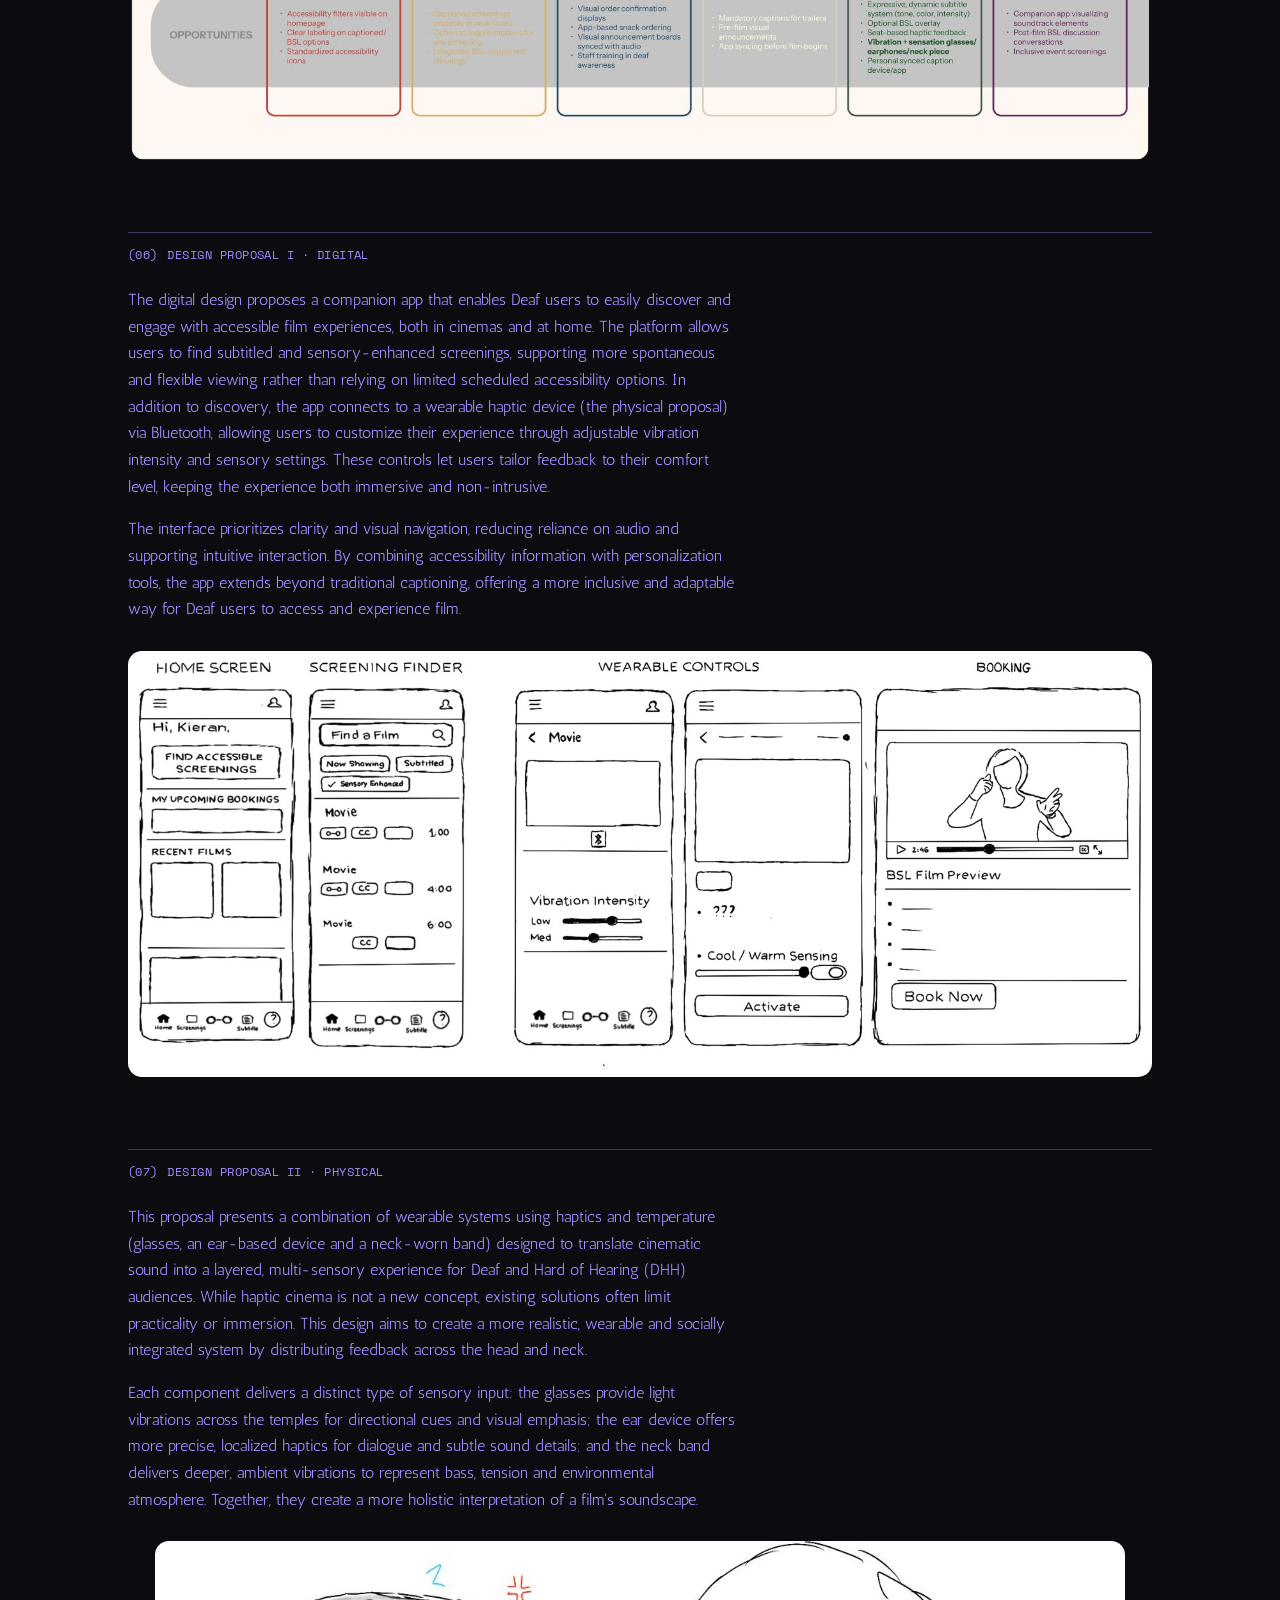
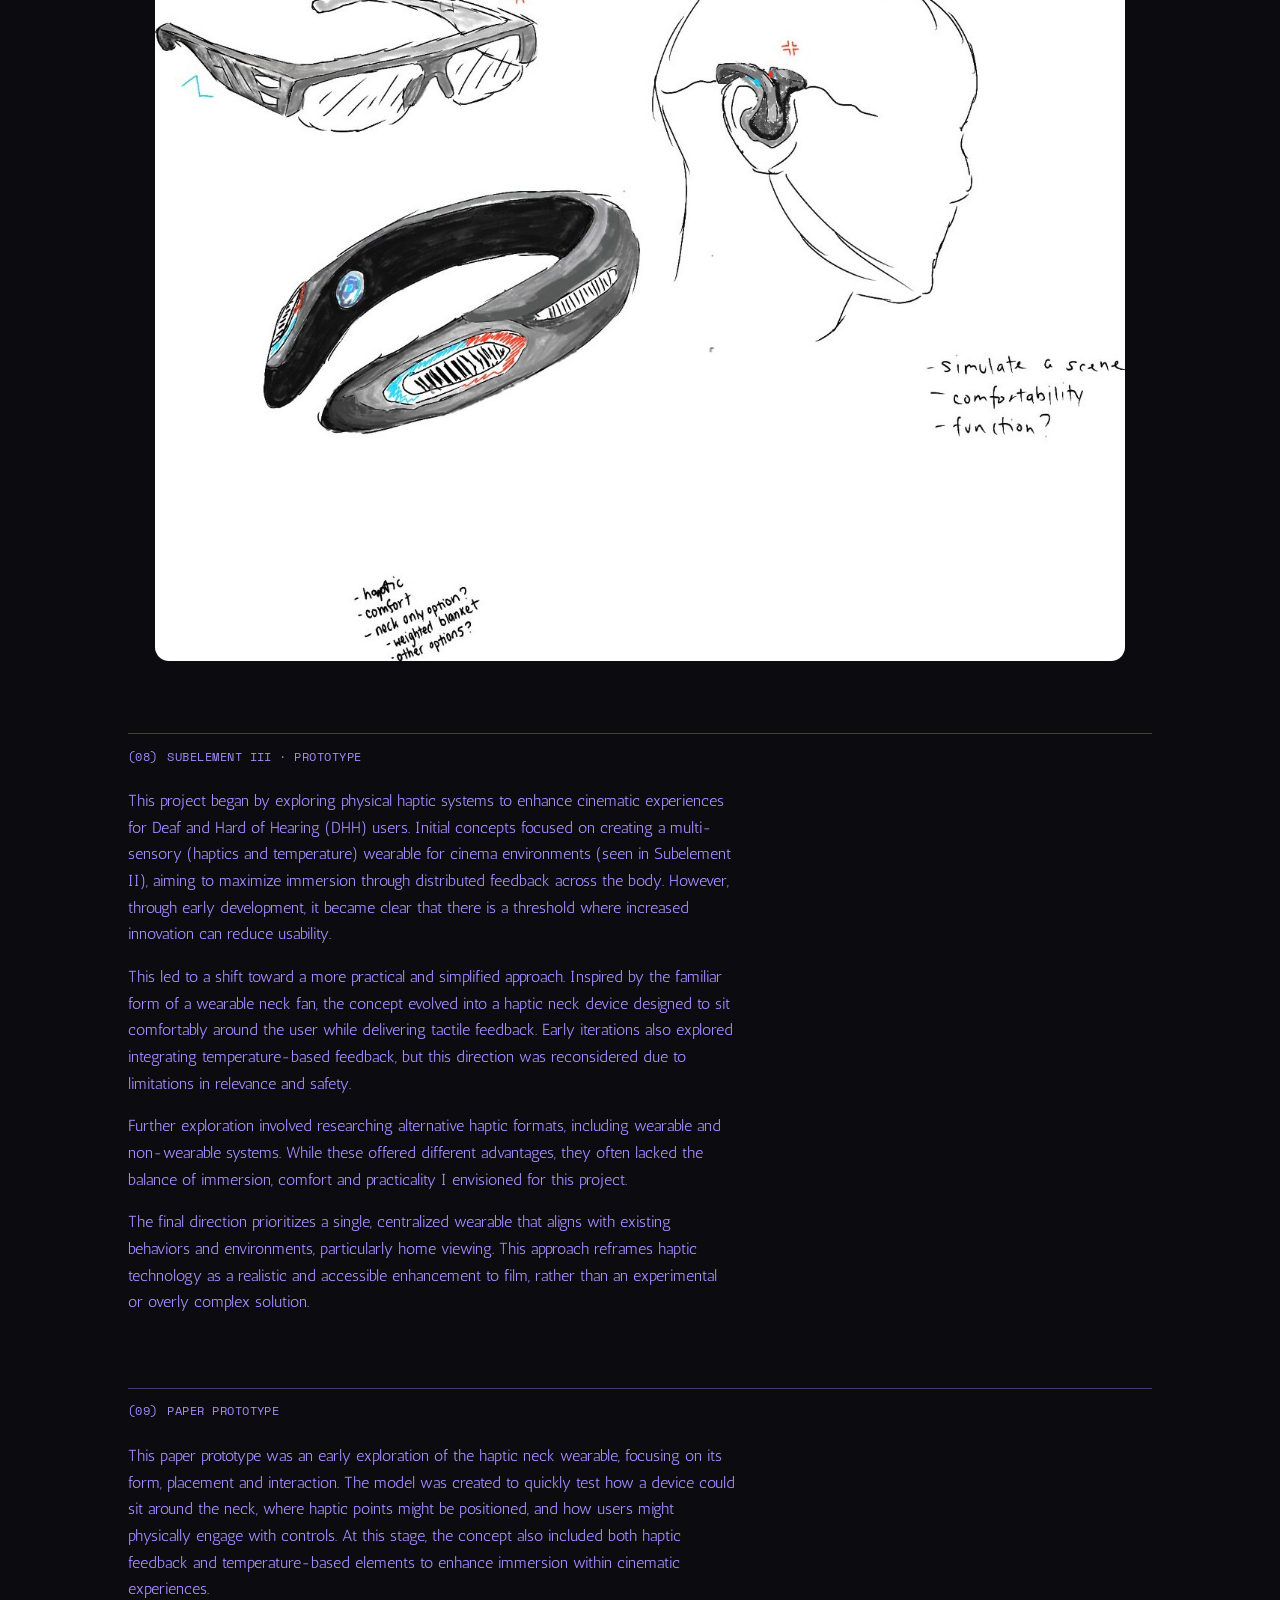
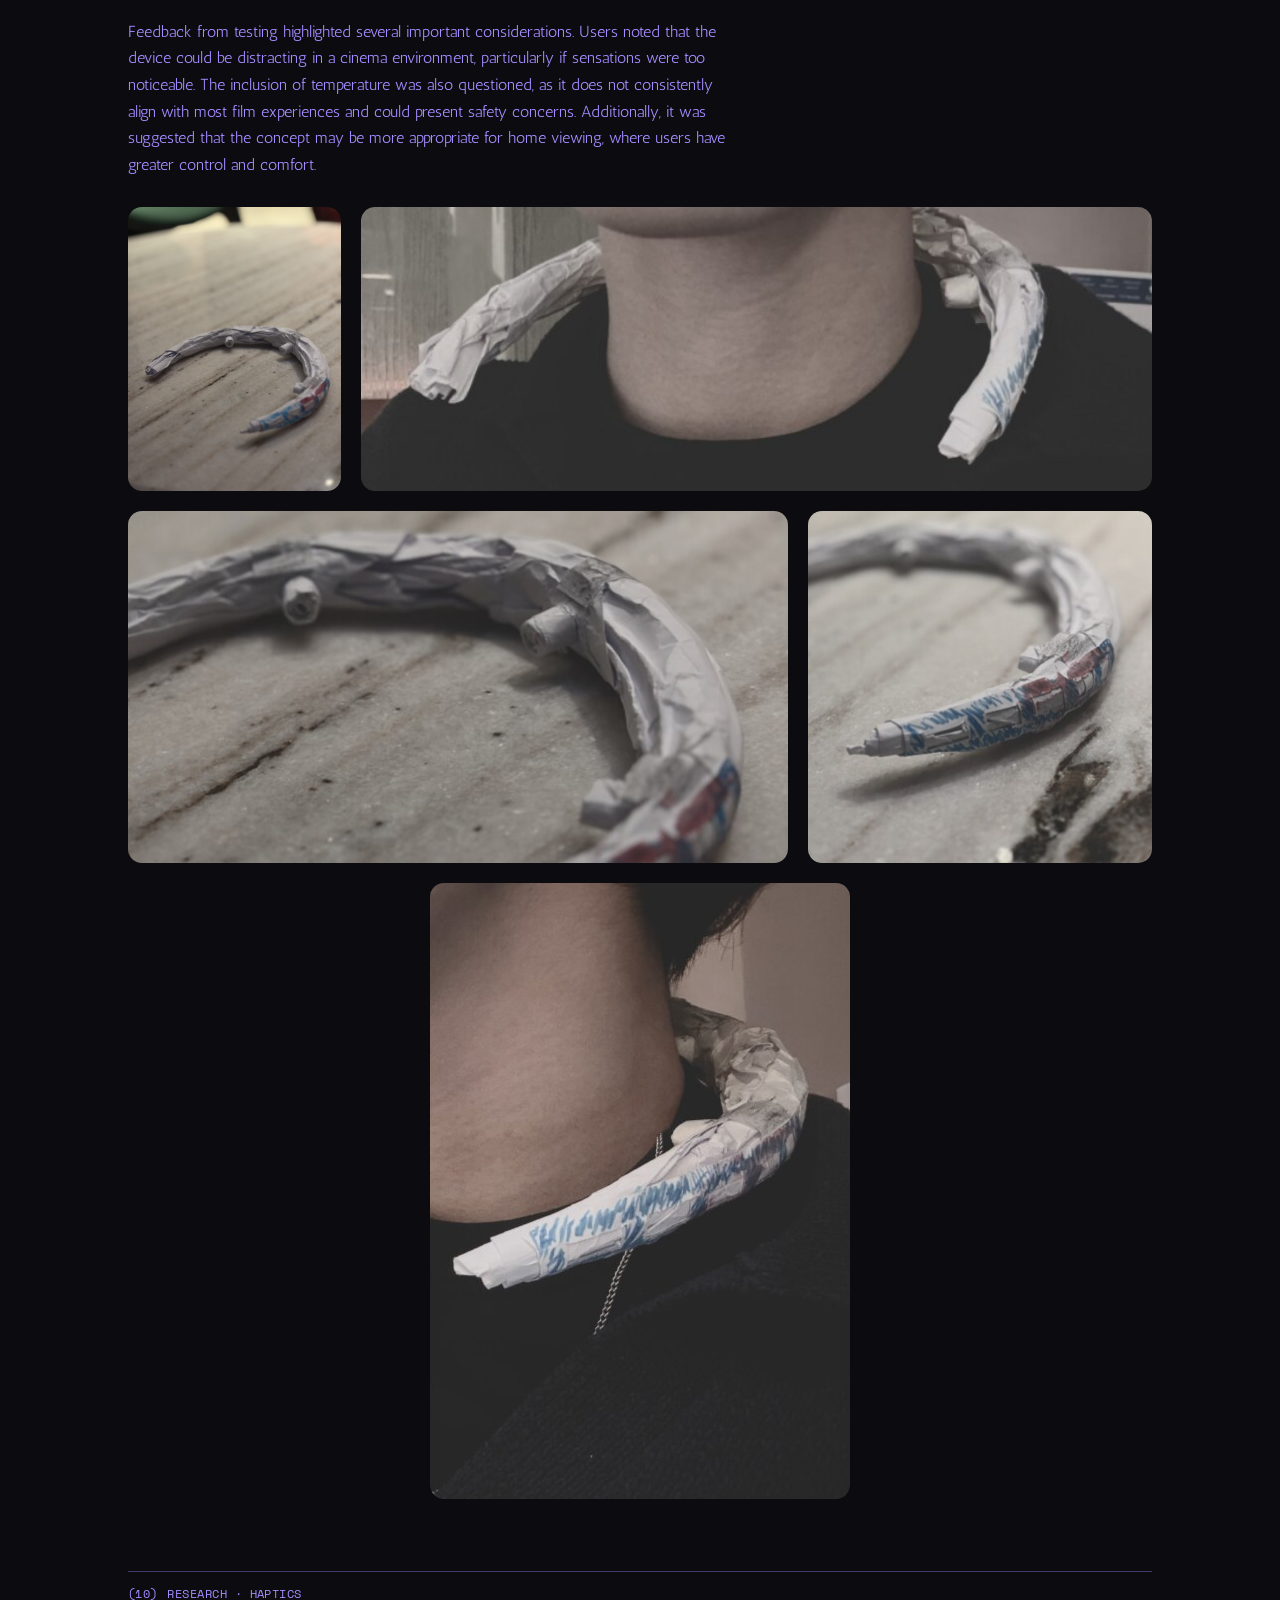
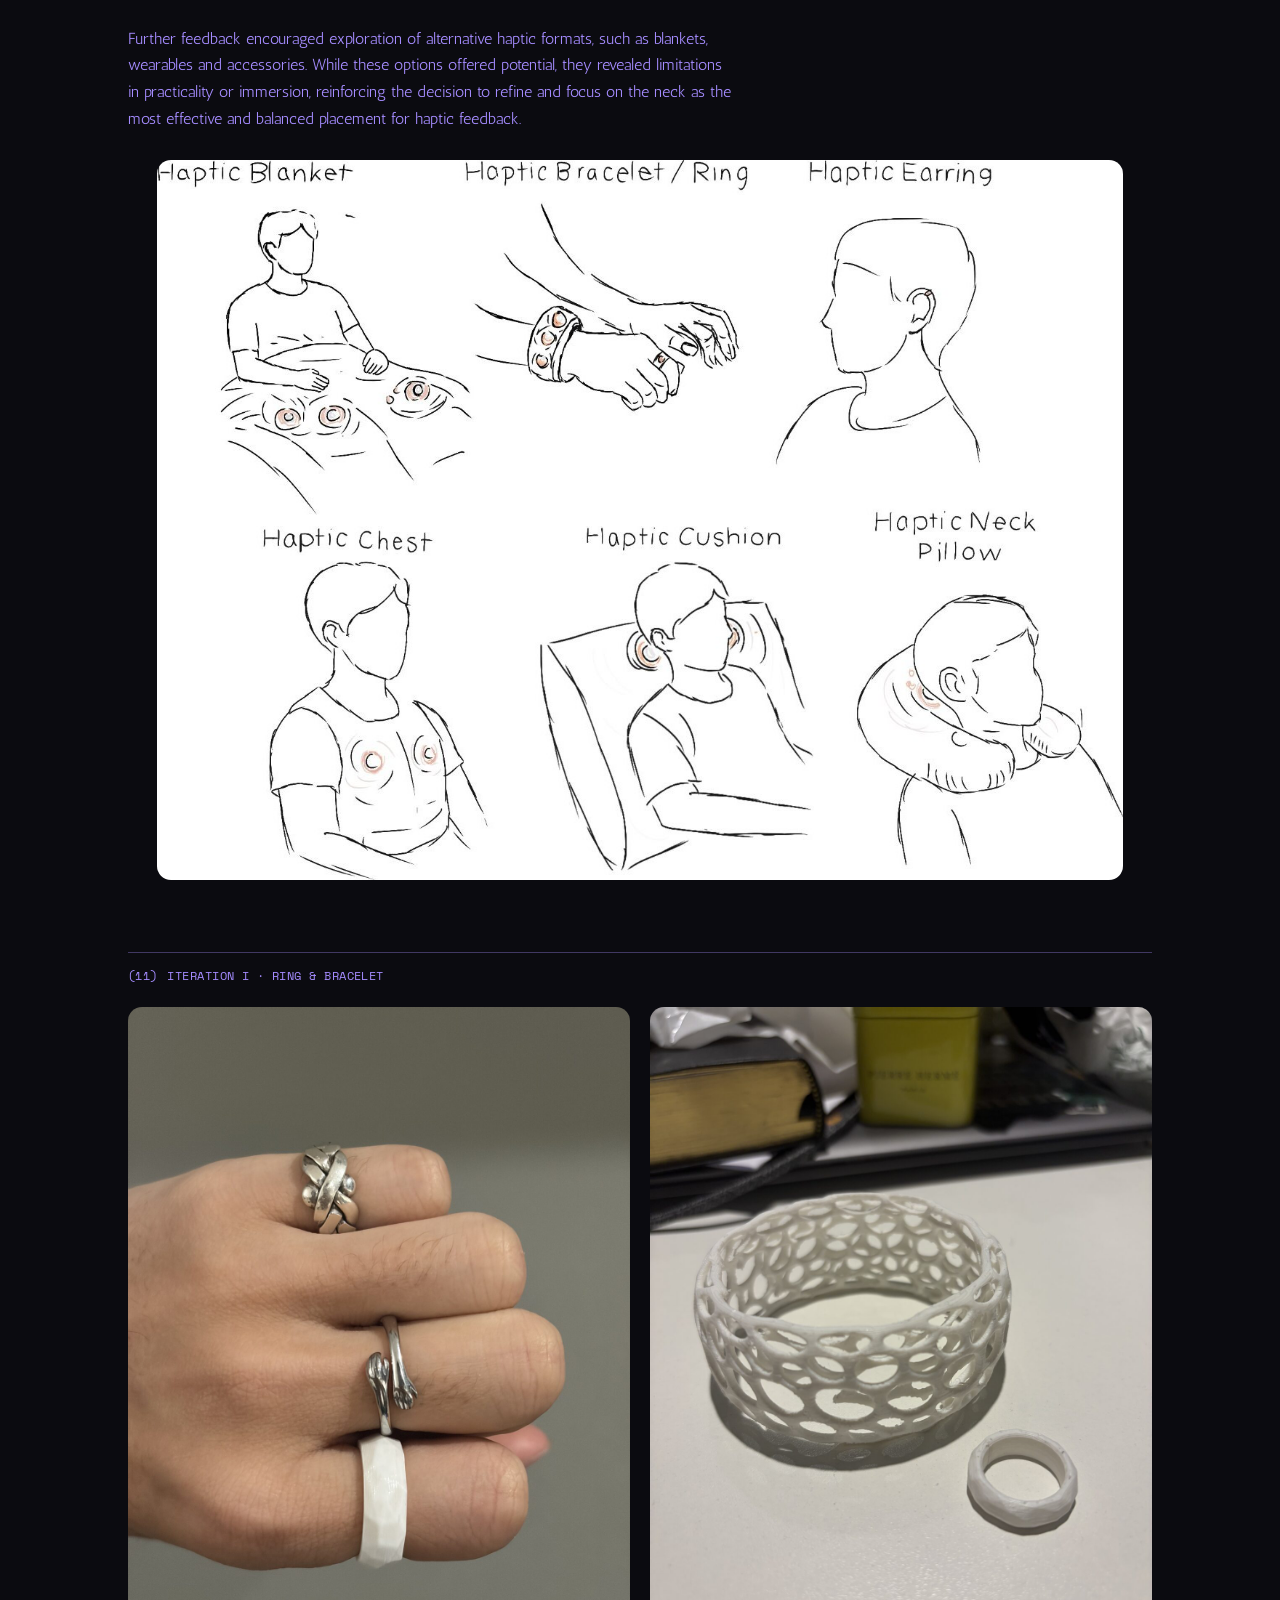
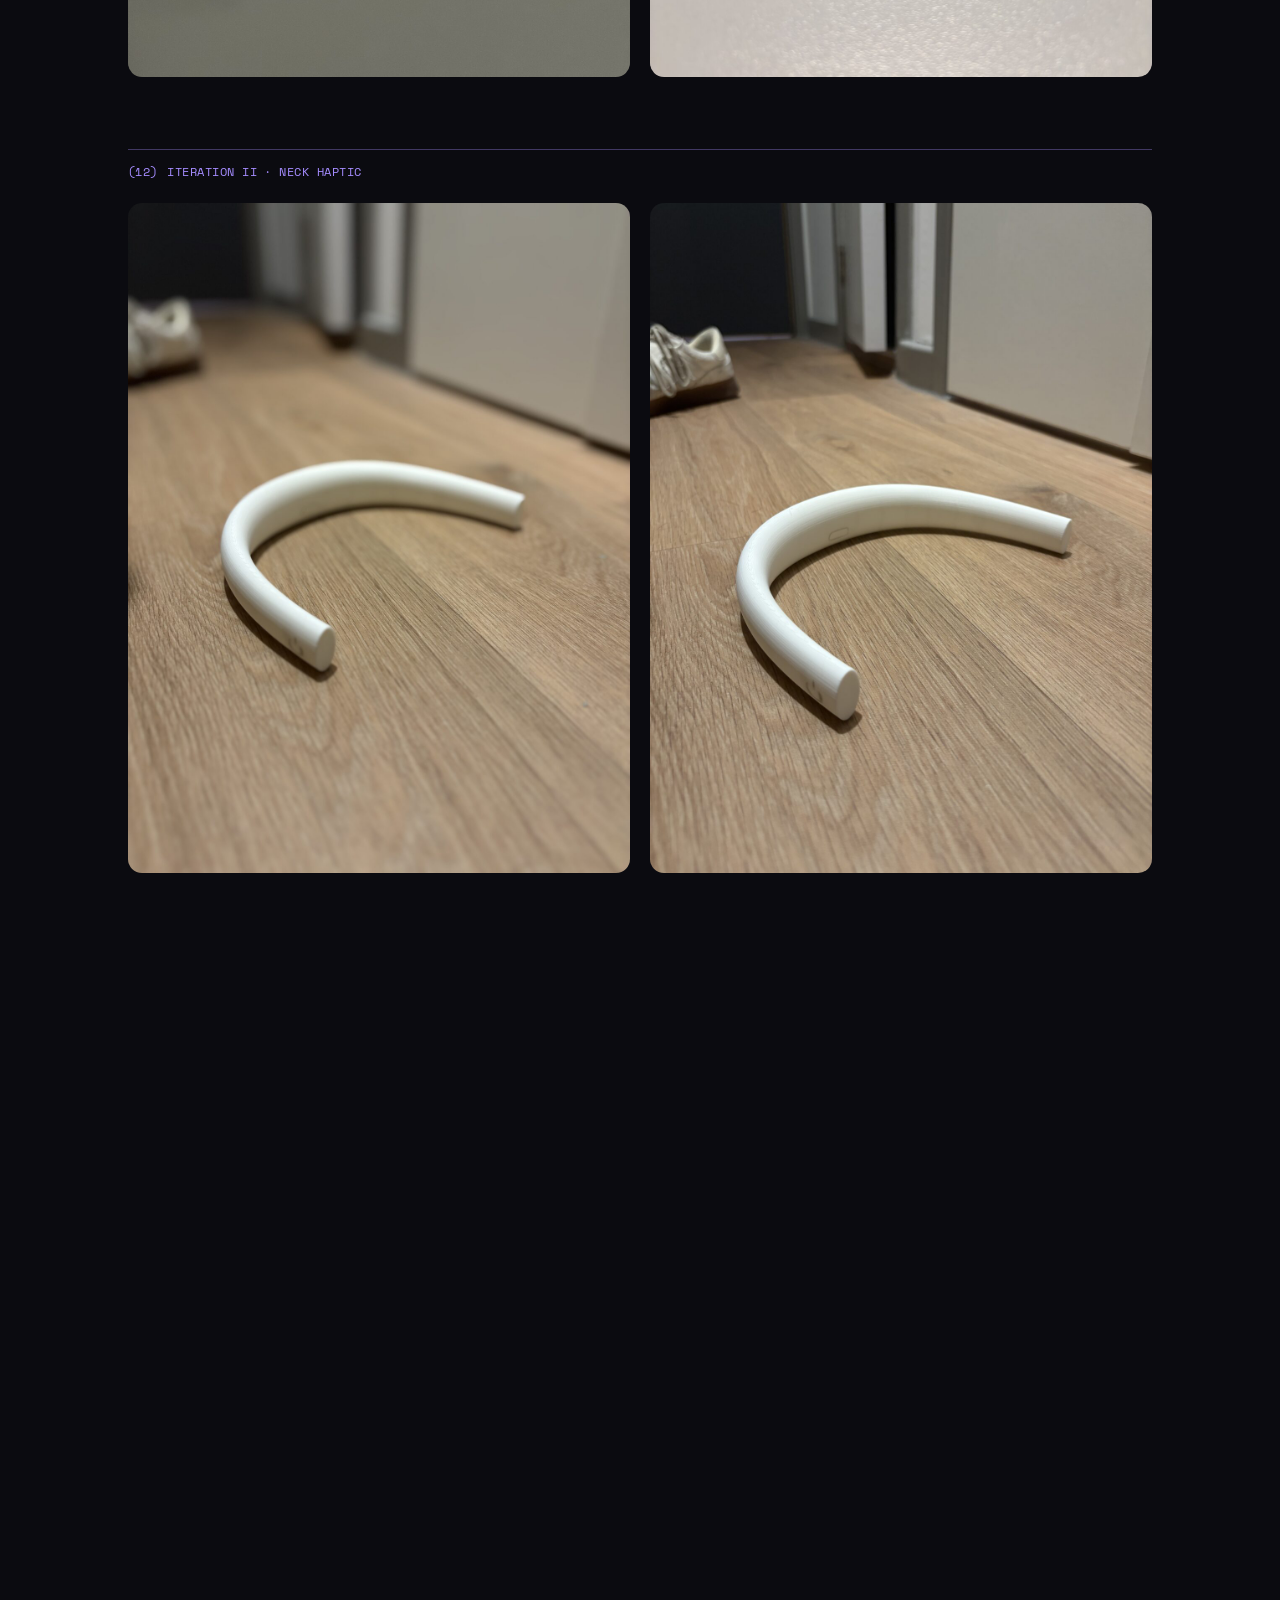
==== commit 6103aa26: "Move Education & Skills above Experience; reorder nav to match Co-Authored-By: Claude Opus 5.5 <nore" ====
--- a/project.html
+++ b/project.html
@@ -17,8 +17,8 @@
     <a href="index.html" class="header-center">(Back)</a>
     <nav>
       <a href="index.html#work">Work</a>
+      <a href="index.html#about">About</a>
       <a href="index.html#experience">Experience</a>
-      <a href="index.html#about">About</a>
       <a href="index.html#contact">Contact</a>
     </nav>
   </header>
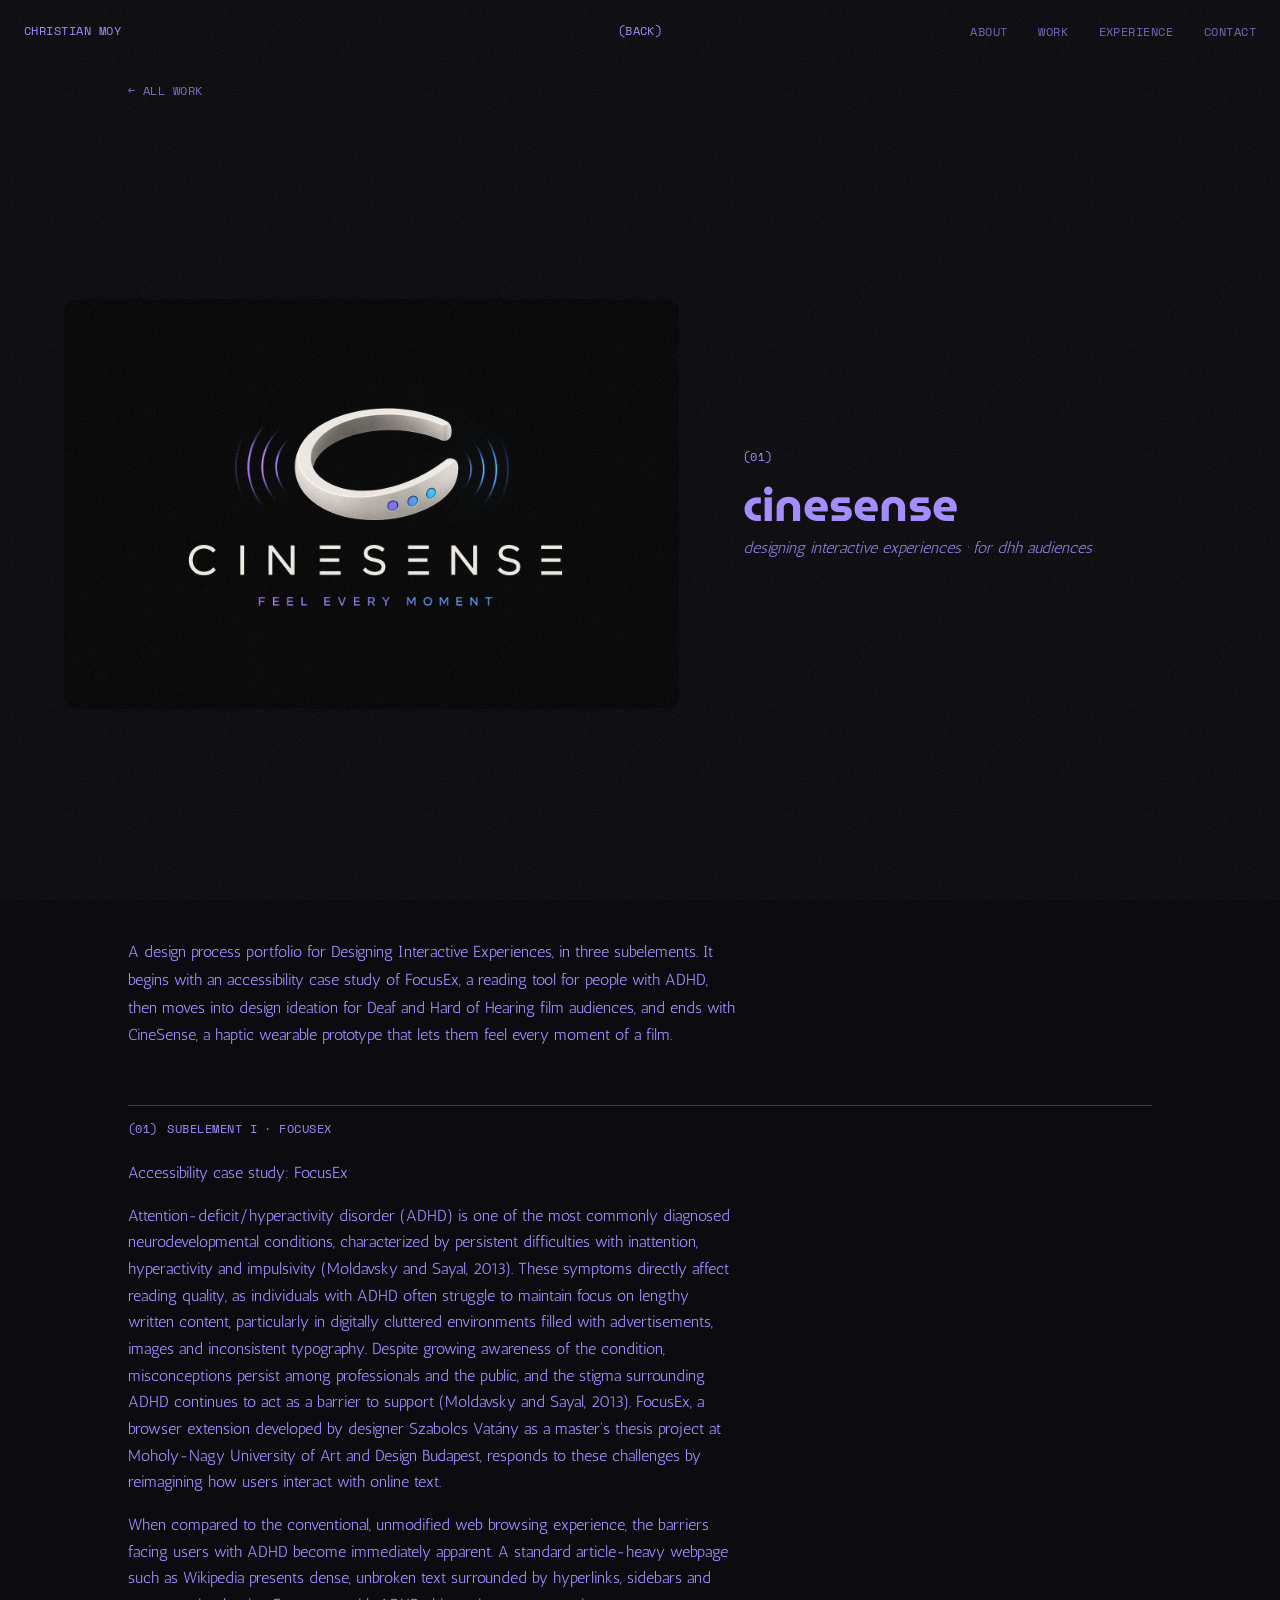
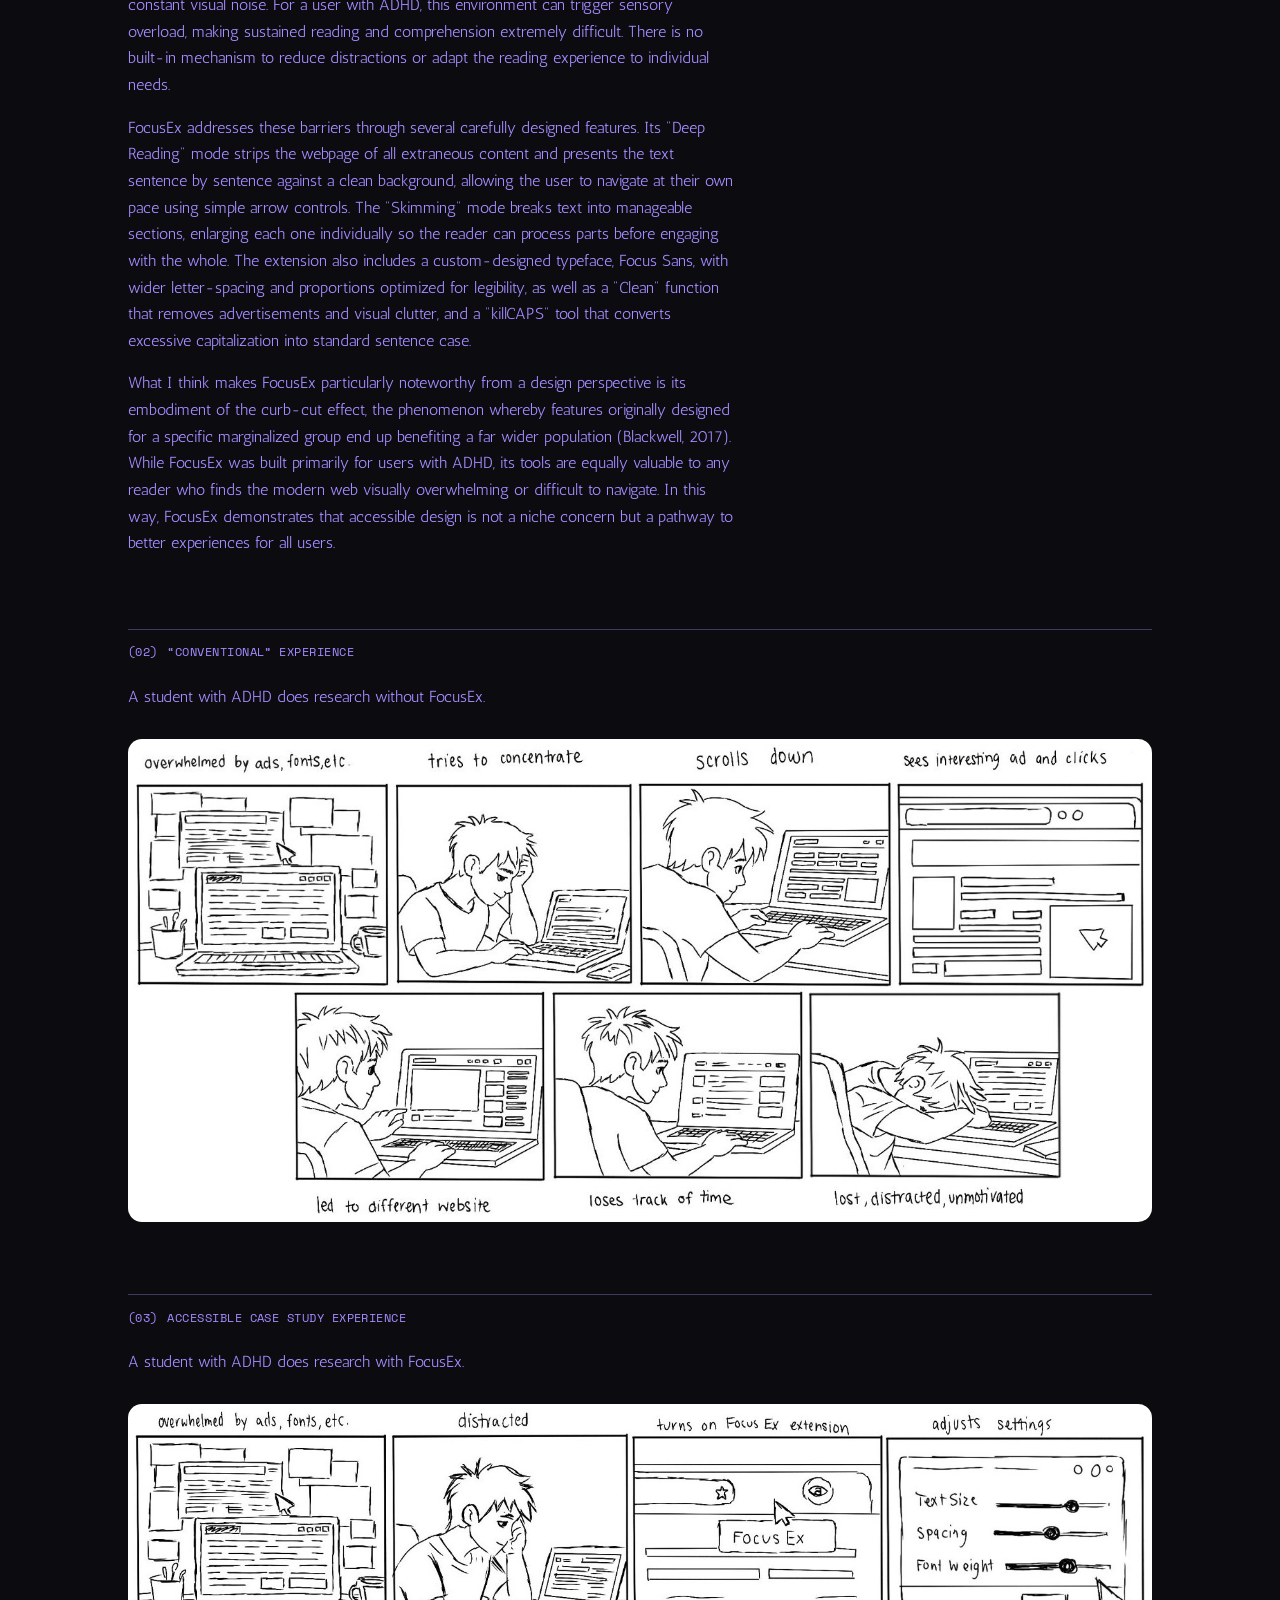
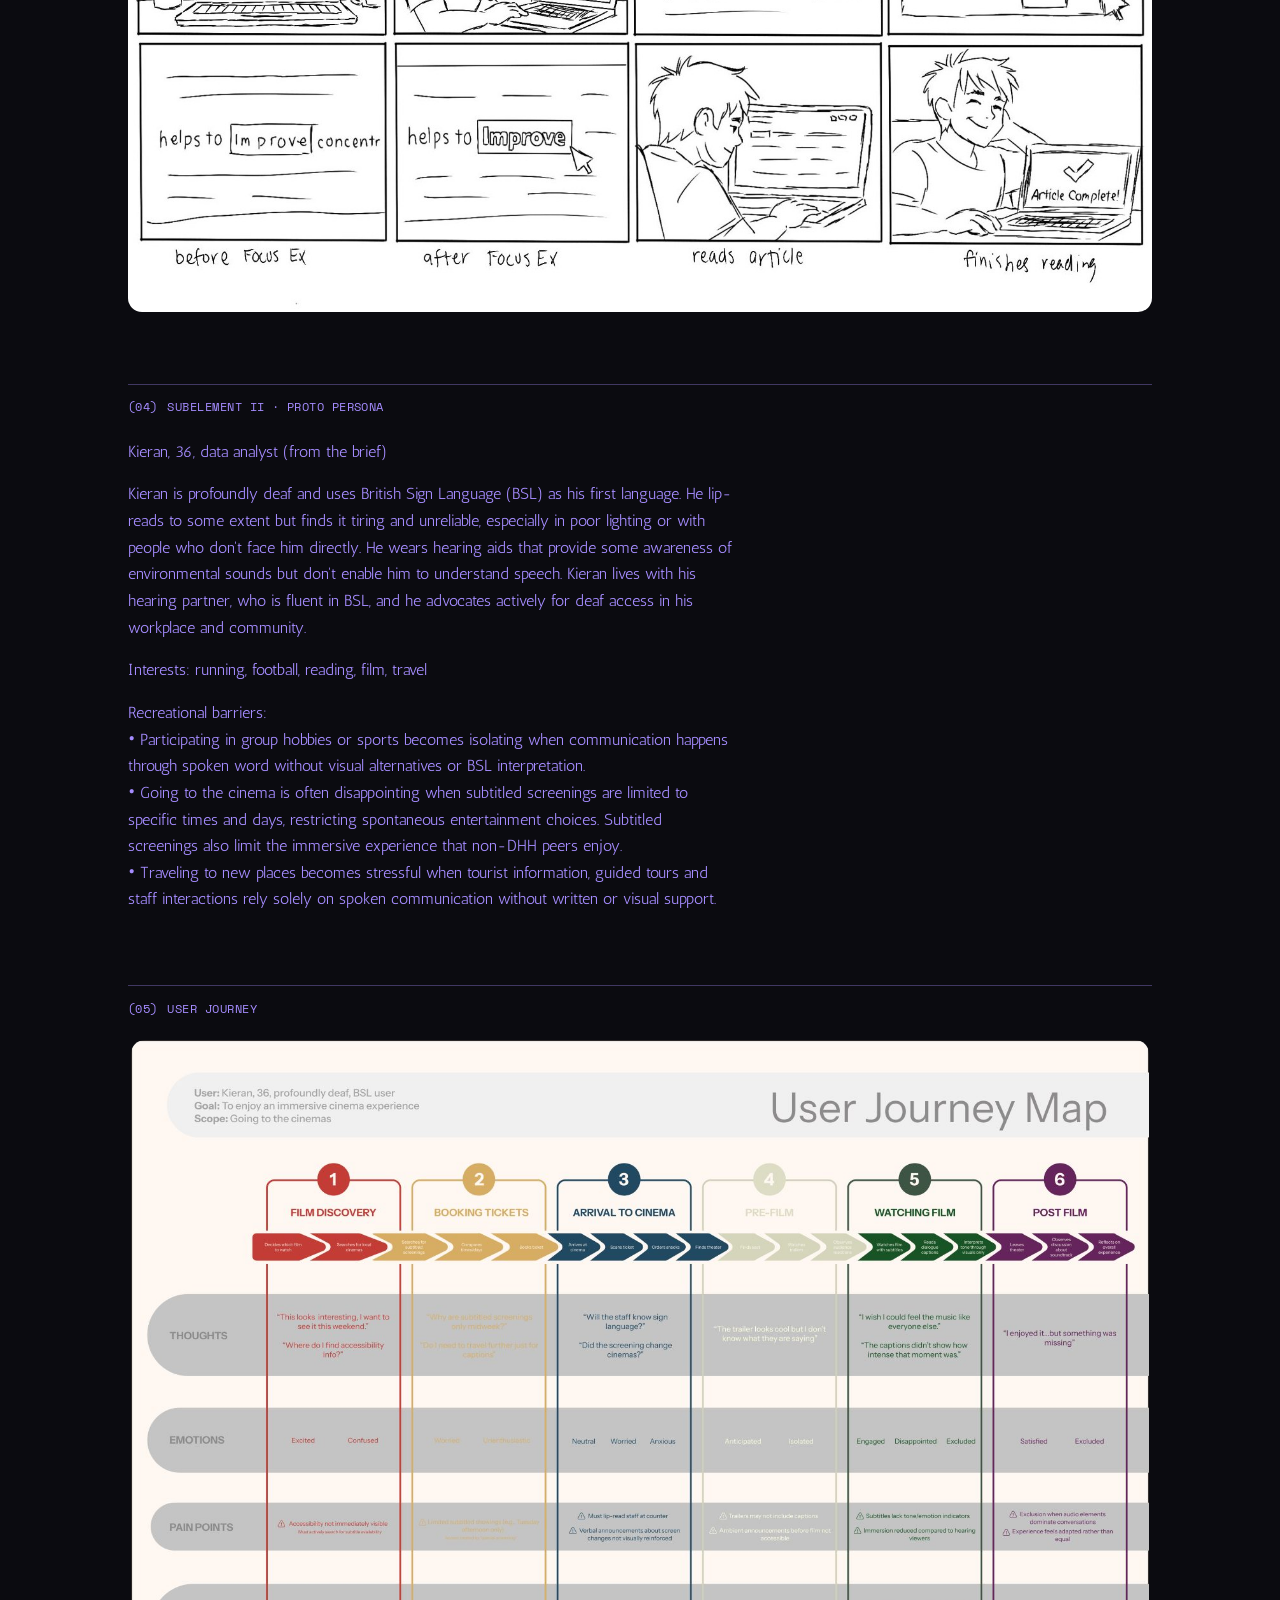
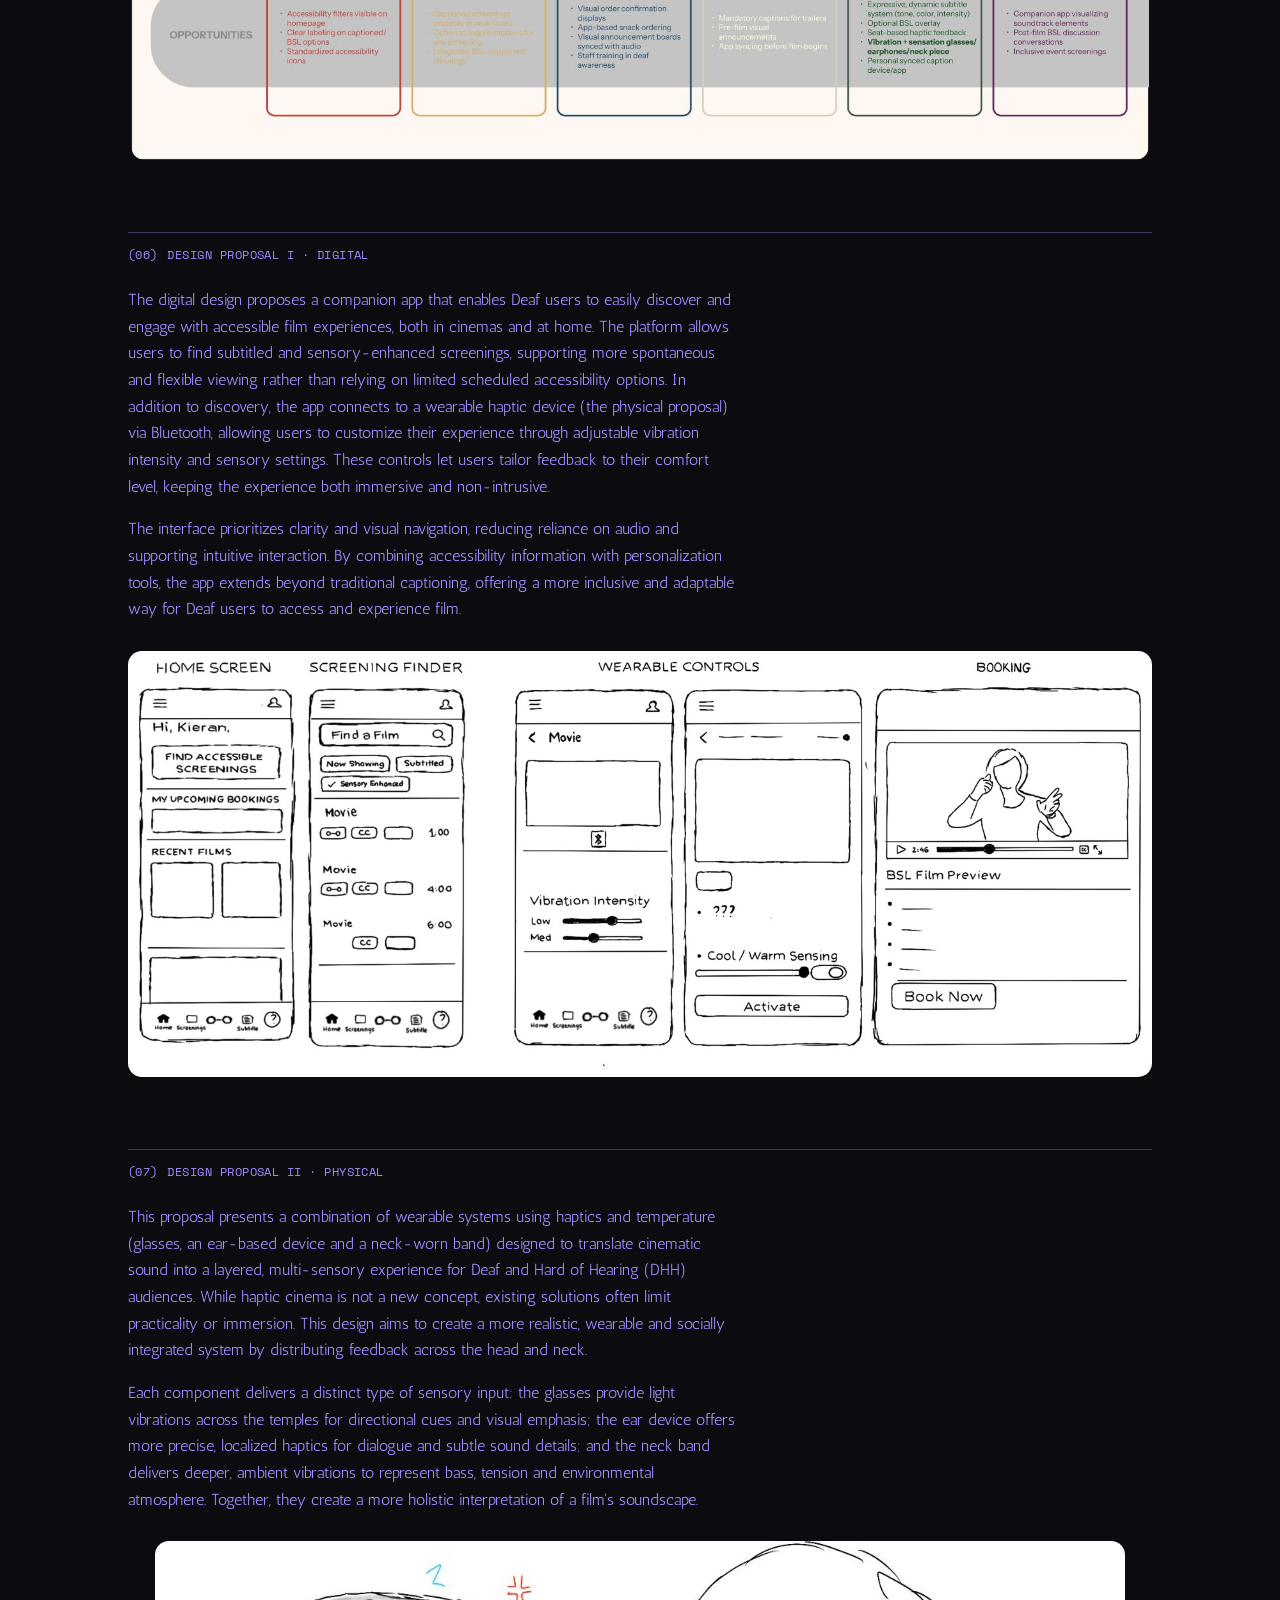
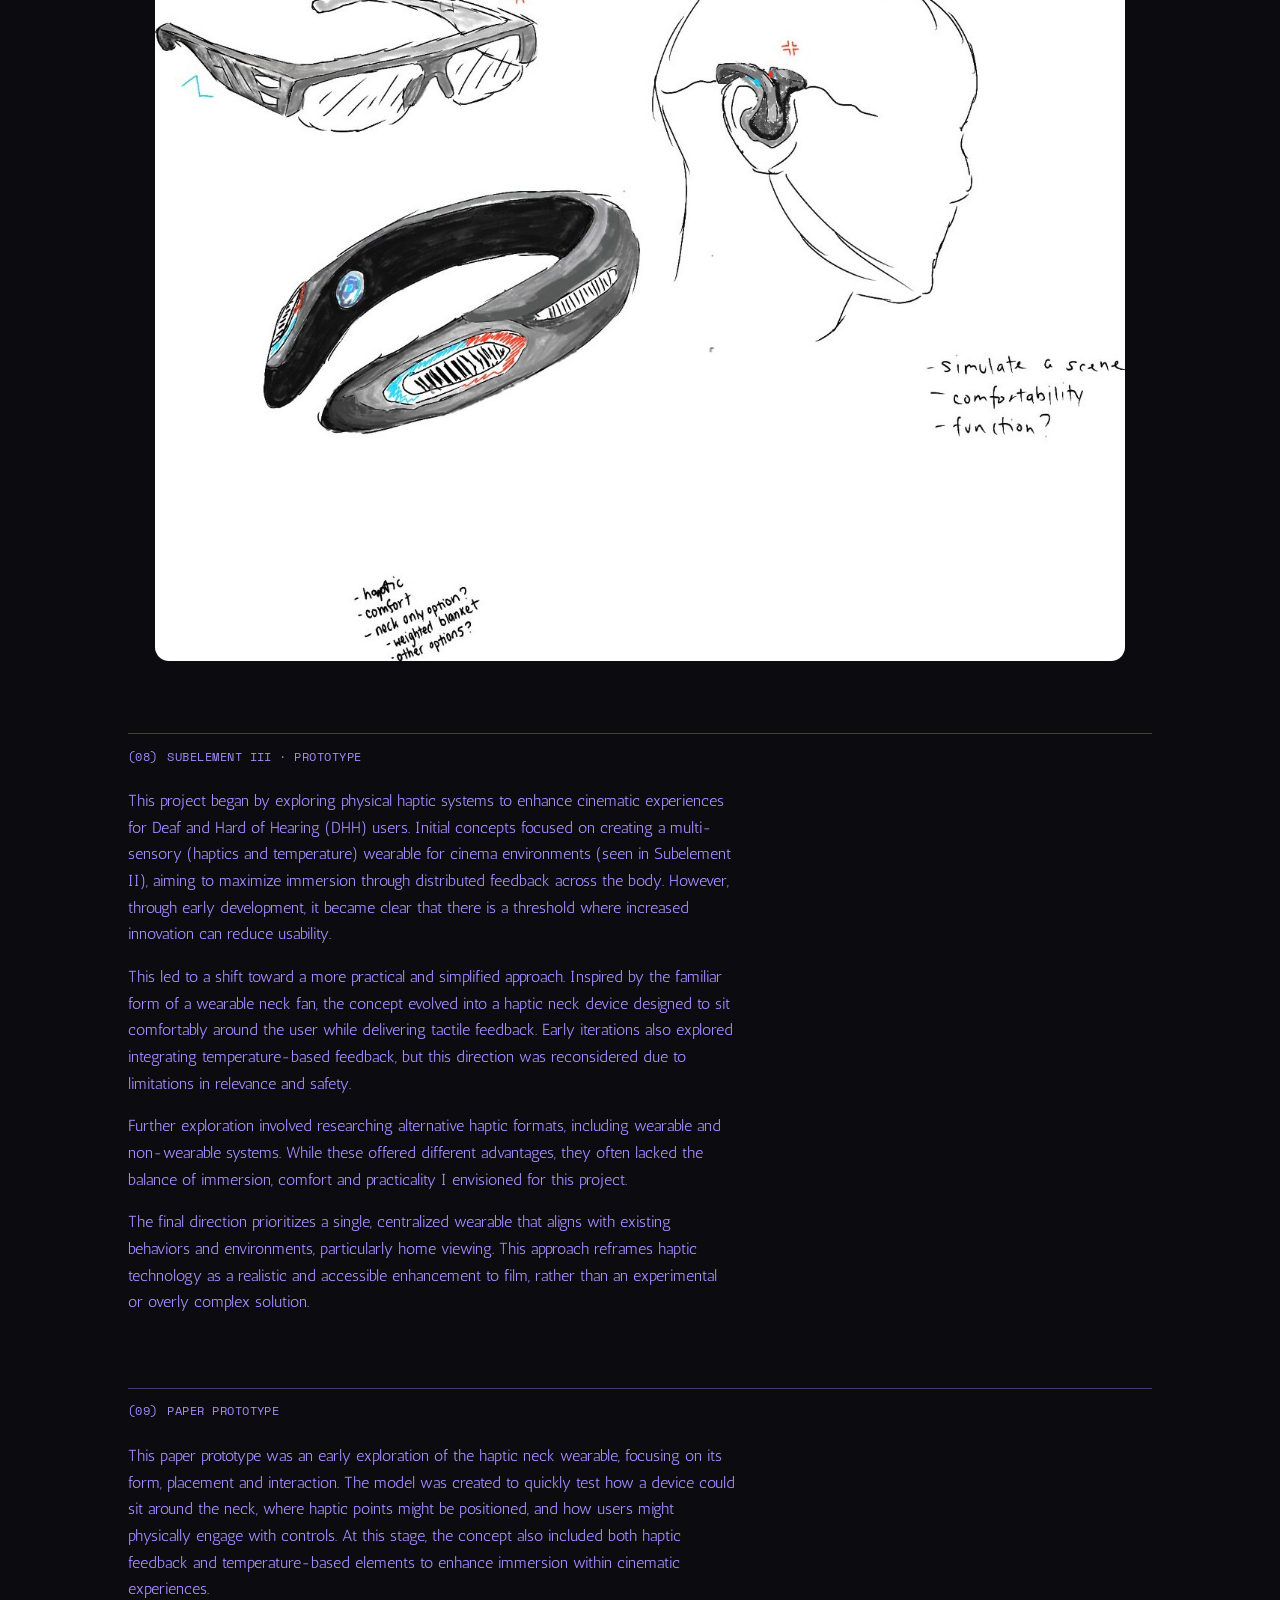
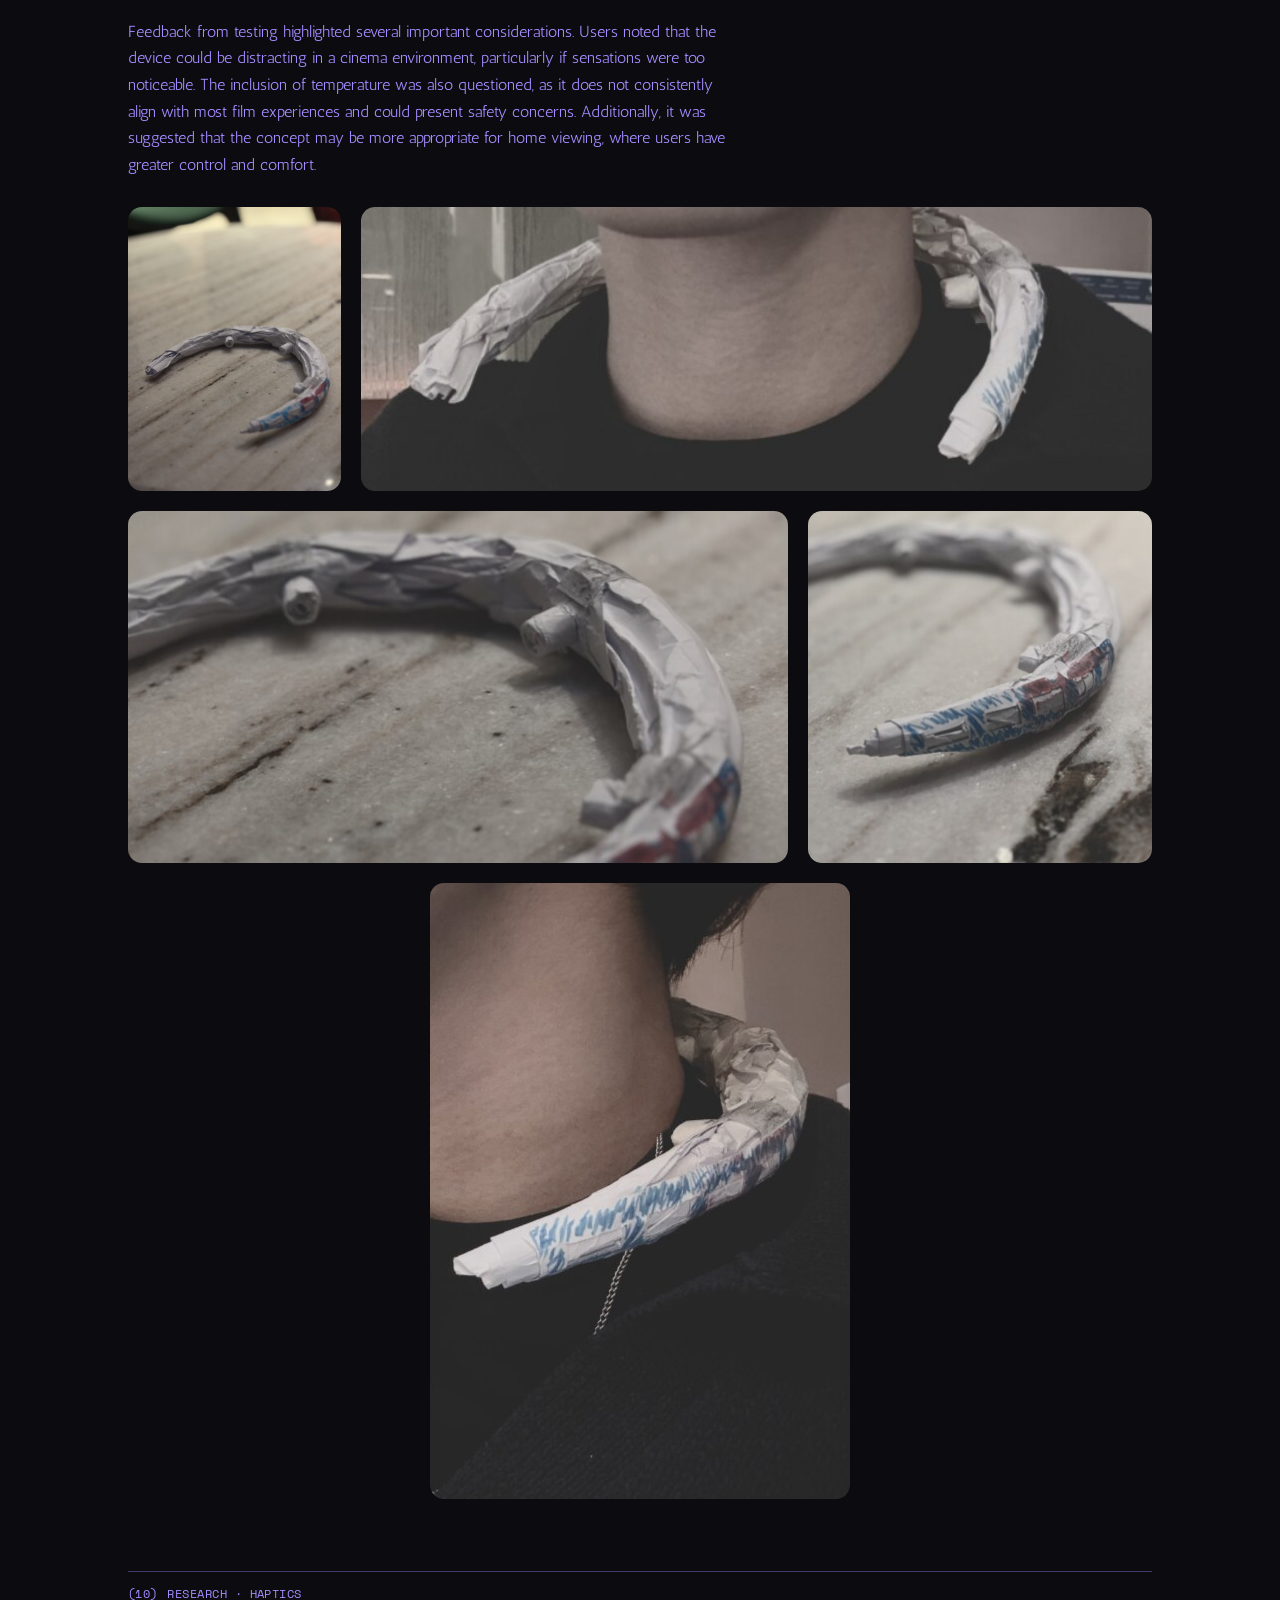
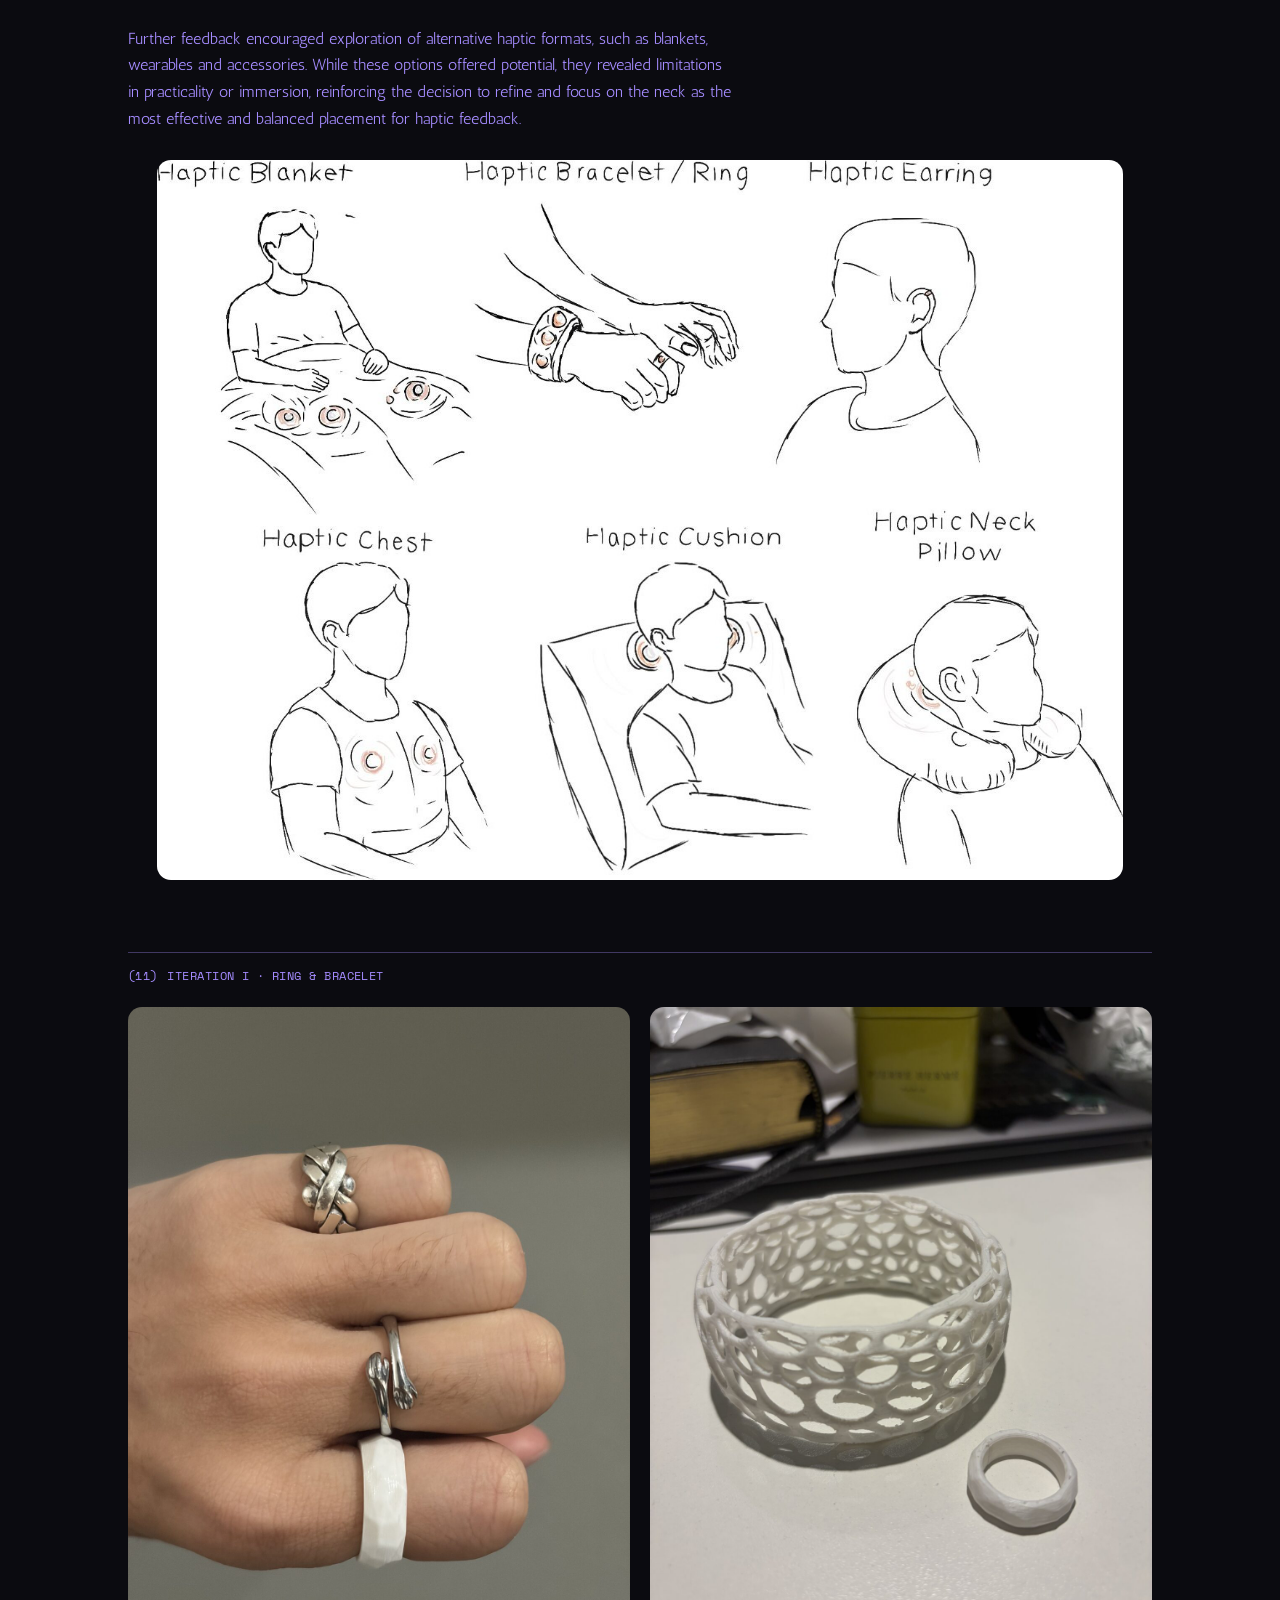
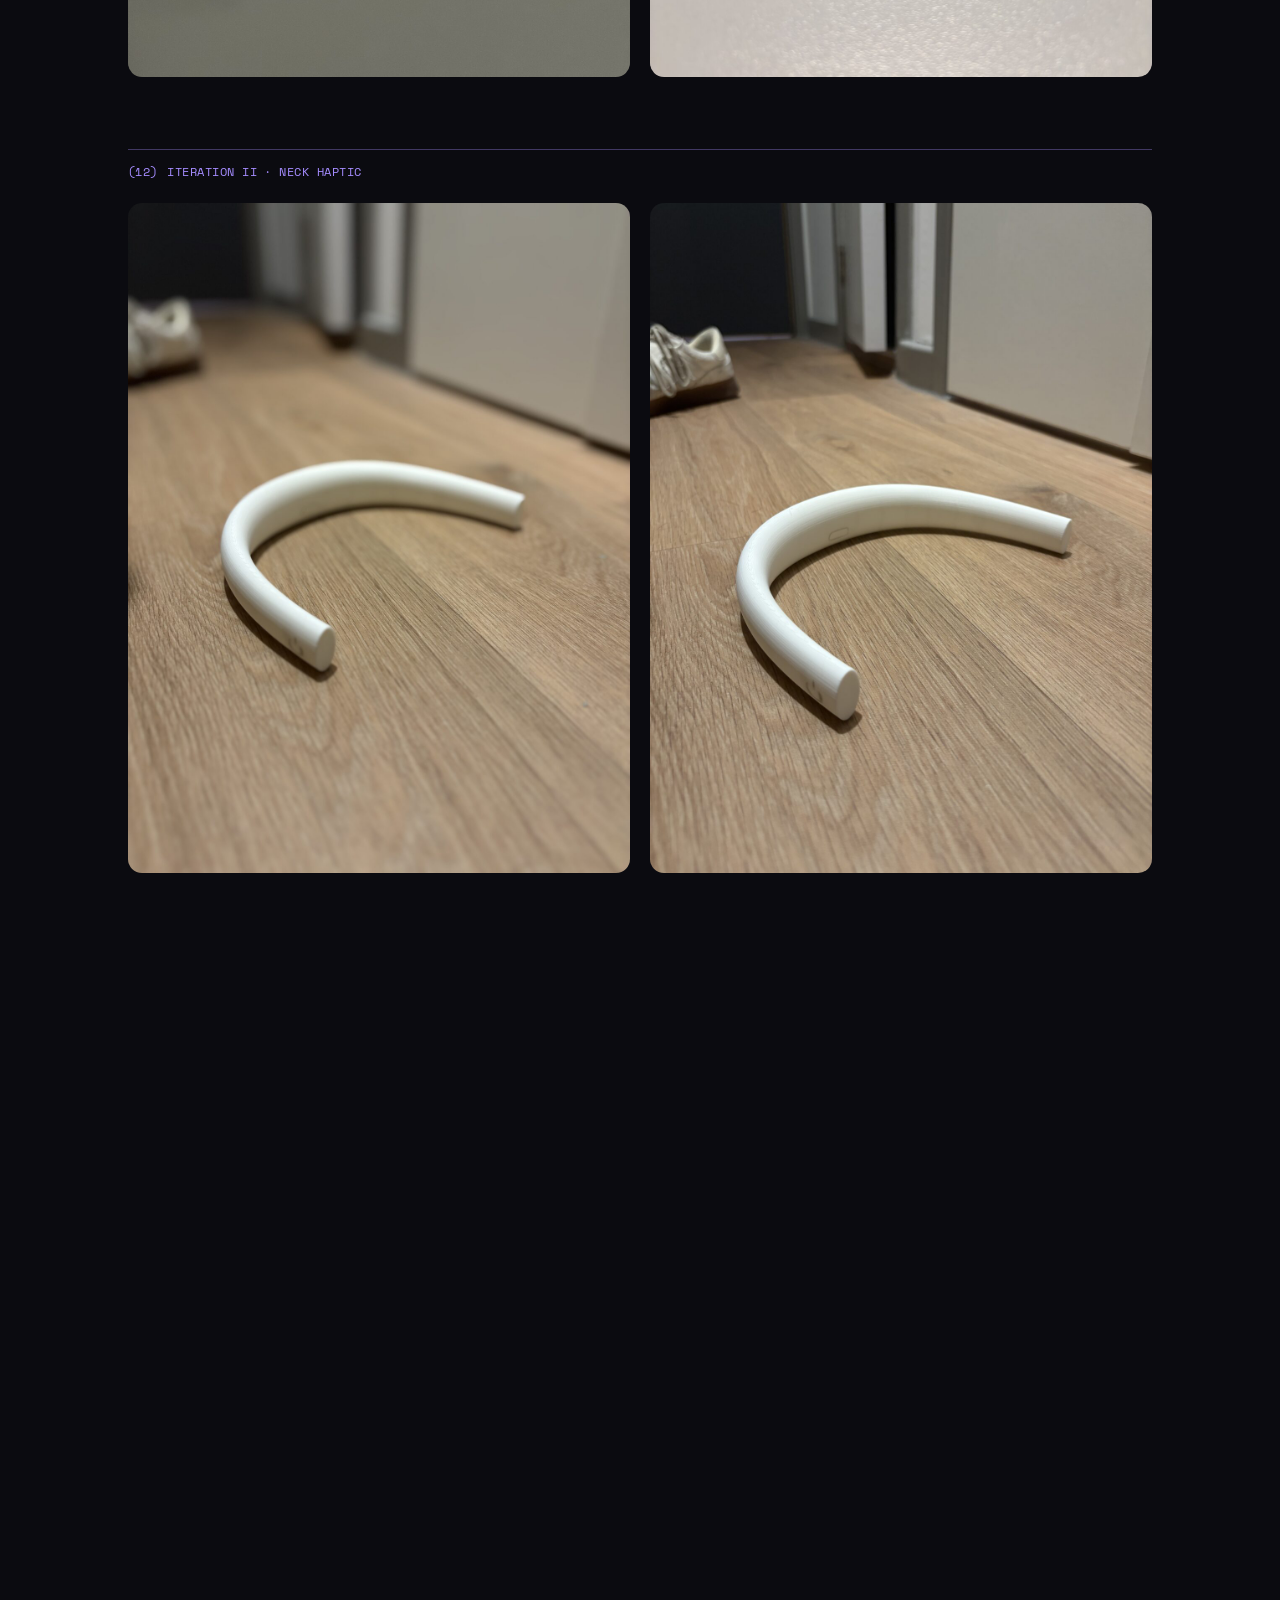
==== commit 9d3166bd: "Landing intro blurb before the filmstrip; add Husky Jerseys woodworking project Co-Authored-By: Clau" ====
--- a/project.html
+++ b/project.html
@@ -16,8 +16,8 @@
     <a href="index.html" class="logo">Christian Moy</a>
     <a href="index.html" class="header-center">(Back)</a>
     <nav>
+      <a href="index.html#intro">About</a>
       <a href="index.html#work">Work</a>
-      <a href="index.html#about">About</a>
       <a href="index.html#experience">Experience</a>
       <a href="index.html#contact">Contact</a>
     </nav>
--- a/style.css
+++ b/style.css
@@ -574,7 +574,7 @@
   width: 100vw;
   margin-left: calc(50% - 50vw);
 }
-.hero-strip.arriving { animation: strip-in 1s cubic-bezier(0.2, 0, 0, 1) 0.3s both; }
+.hero-strip.arriving .strip, .hero-strip.arriving .strip-caption { animation: strip-in 1s cubic-bezier(0.2, 0, 0, 1) 0.3s both; }
 @keyframes strip-in { from { opacity: 0; transform: translateY(24px); } }
 
 /* (01), then the title and subtitle, above the big photo's top-left corner */
@@ -657,5 +657,41 @@
 }
 @media (prefers-reduced-motion: reduce) {
   .strip-track, .strip-item { transition: none; }
-  .hero-strip.arriving { animation: none; }
-}
+  .hero-strip.arriving .strip, .hero-strip.arriving .strip-caption { animation: none; }
+}
+
+/* Intro (strip.js): the landing opens with the "about" blurb on its own, placed where the
+   filmstrip sits; the first move fades it out and brings the strip in */
+.intro {
+  position: absolute;
+  left: var(--anchor, 20vw);
+  top: 50%;
+  width: min(34rem, calc(100vw - var(--anchor, 20vw) - 1.5rem));
+  transform: translateY(-50%);
+  text-align: left;
+  opacity: 0;
+  visibility: hidden;
+  pointer-events: none;
+  transition: opacity 0.5s ease, transform 0.6s cubic-bezier(0.2, 0, 0, 1), visibility 0s linear 0.6s;
+}
+.hero.intro-on .intro {
+  opacity: 1;
+  visibility: visible;
+  pointer-events: auto;
+  transition: opacity 0.6s ease 0.2s, transform 0.8s cubic-bezier(0.2, 0, 0, 1) 0.2s, visibility 0s;
+}
+.hero:not(.intro-on) .intro { transform: translateY(calc(-50% - 20px)); }
+.intro-label { display: block; margin-bottom: 1.4rem; }
+.intro-text p:first-child { font-size: clamp(1.2rem, 1.9vw, 1.6rem); line-height: 1.45; }
+.intro-text p + p { margin-top: 1.2rem; font-size: 1rem; line-height: 1.6; opacity: 0.7; }
+.intro-go { margin-top: 1.8rem; padding: 0.3rem 0; background: none; border: 0; color: inherit; opacity: 0.75; transition: opacity 0.2s; }
+.intro-go:hover { opacity: 1; }
+/* While the intro shows, the strip and its caption wait out of sight */
+.hero.intro-on .strip, .hero.intro-on .strip-caption { opacity: 0; visibility: hidden; pointer-events: none; }
+@media (max-width: 700px) {
+  .intro-text p:first-child { font-size: 1.12rem; }
+  .intro-text p + p { font-size: 0.95rem; }
+}
+@media (prefers-reduced-motion: reduce) {
+  .intro, .hero.intro-on .intro { transition: none; }
+}
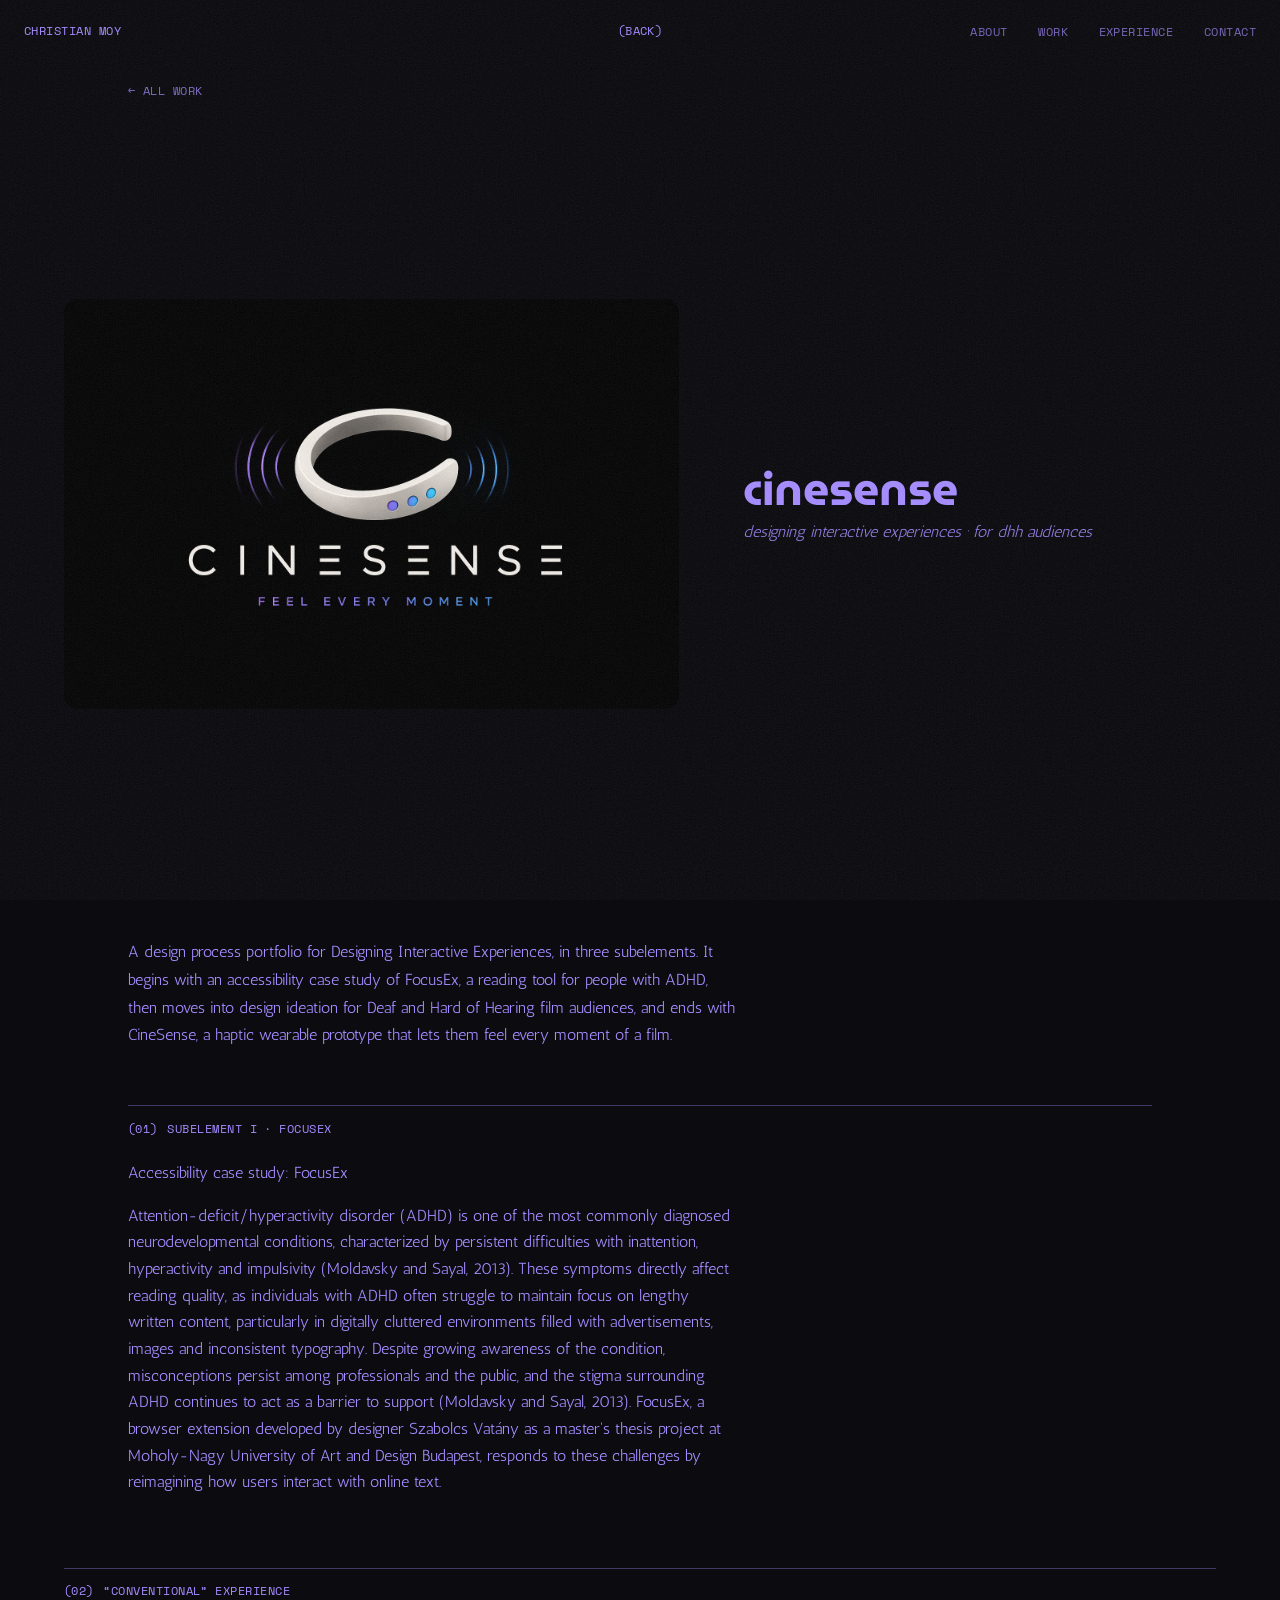
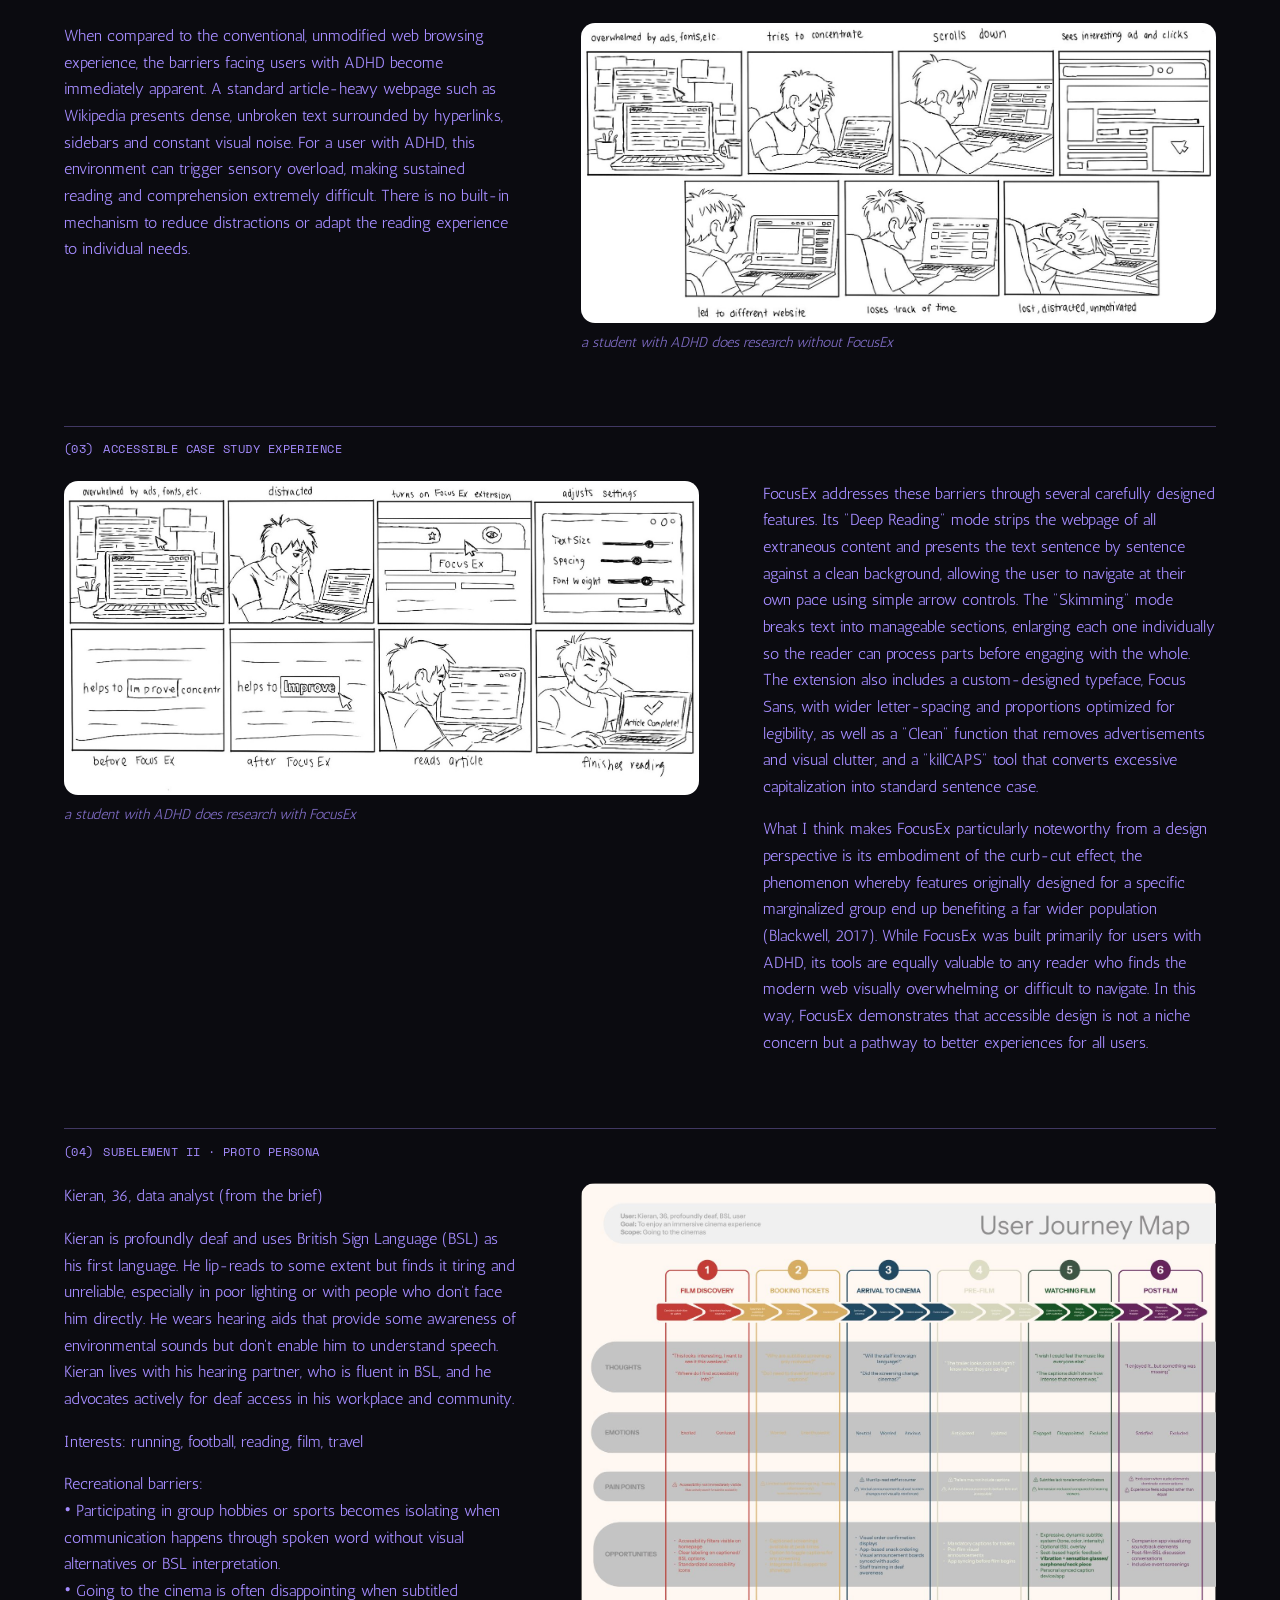
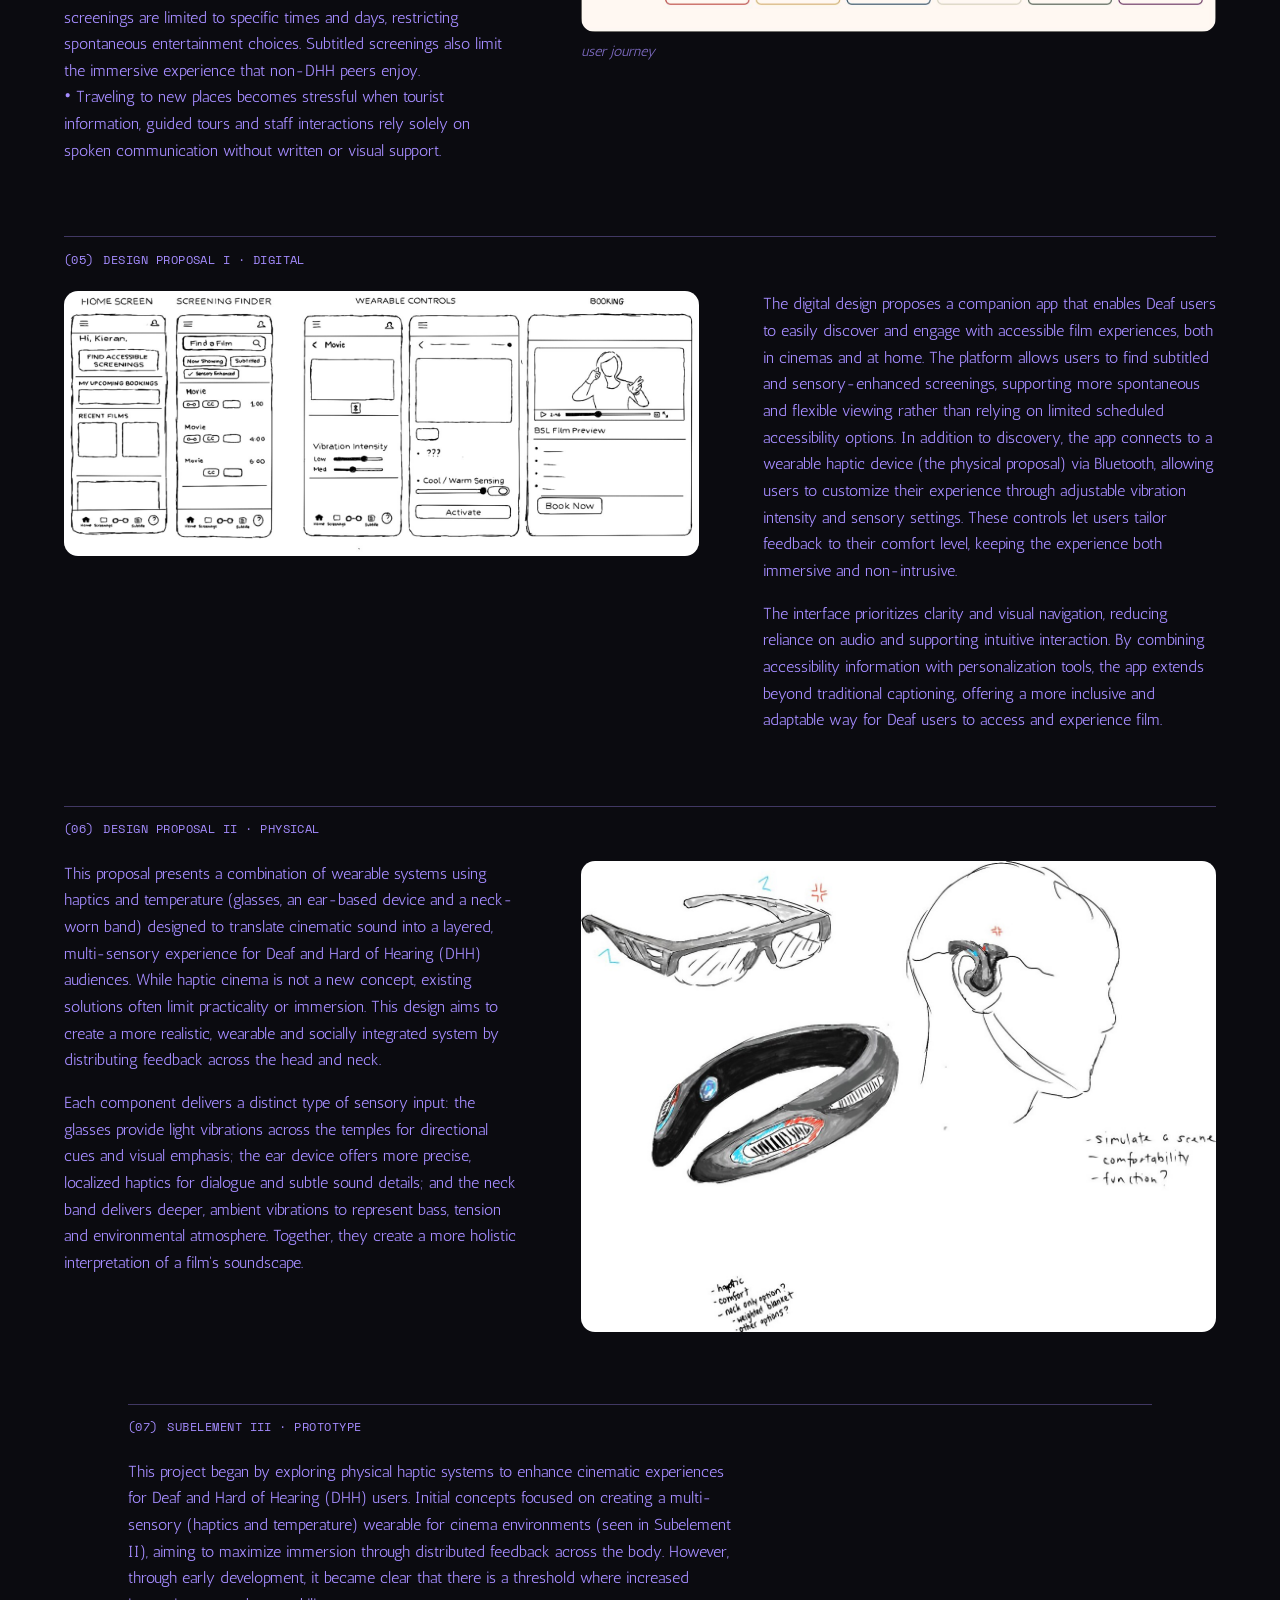
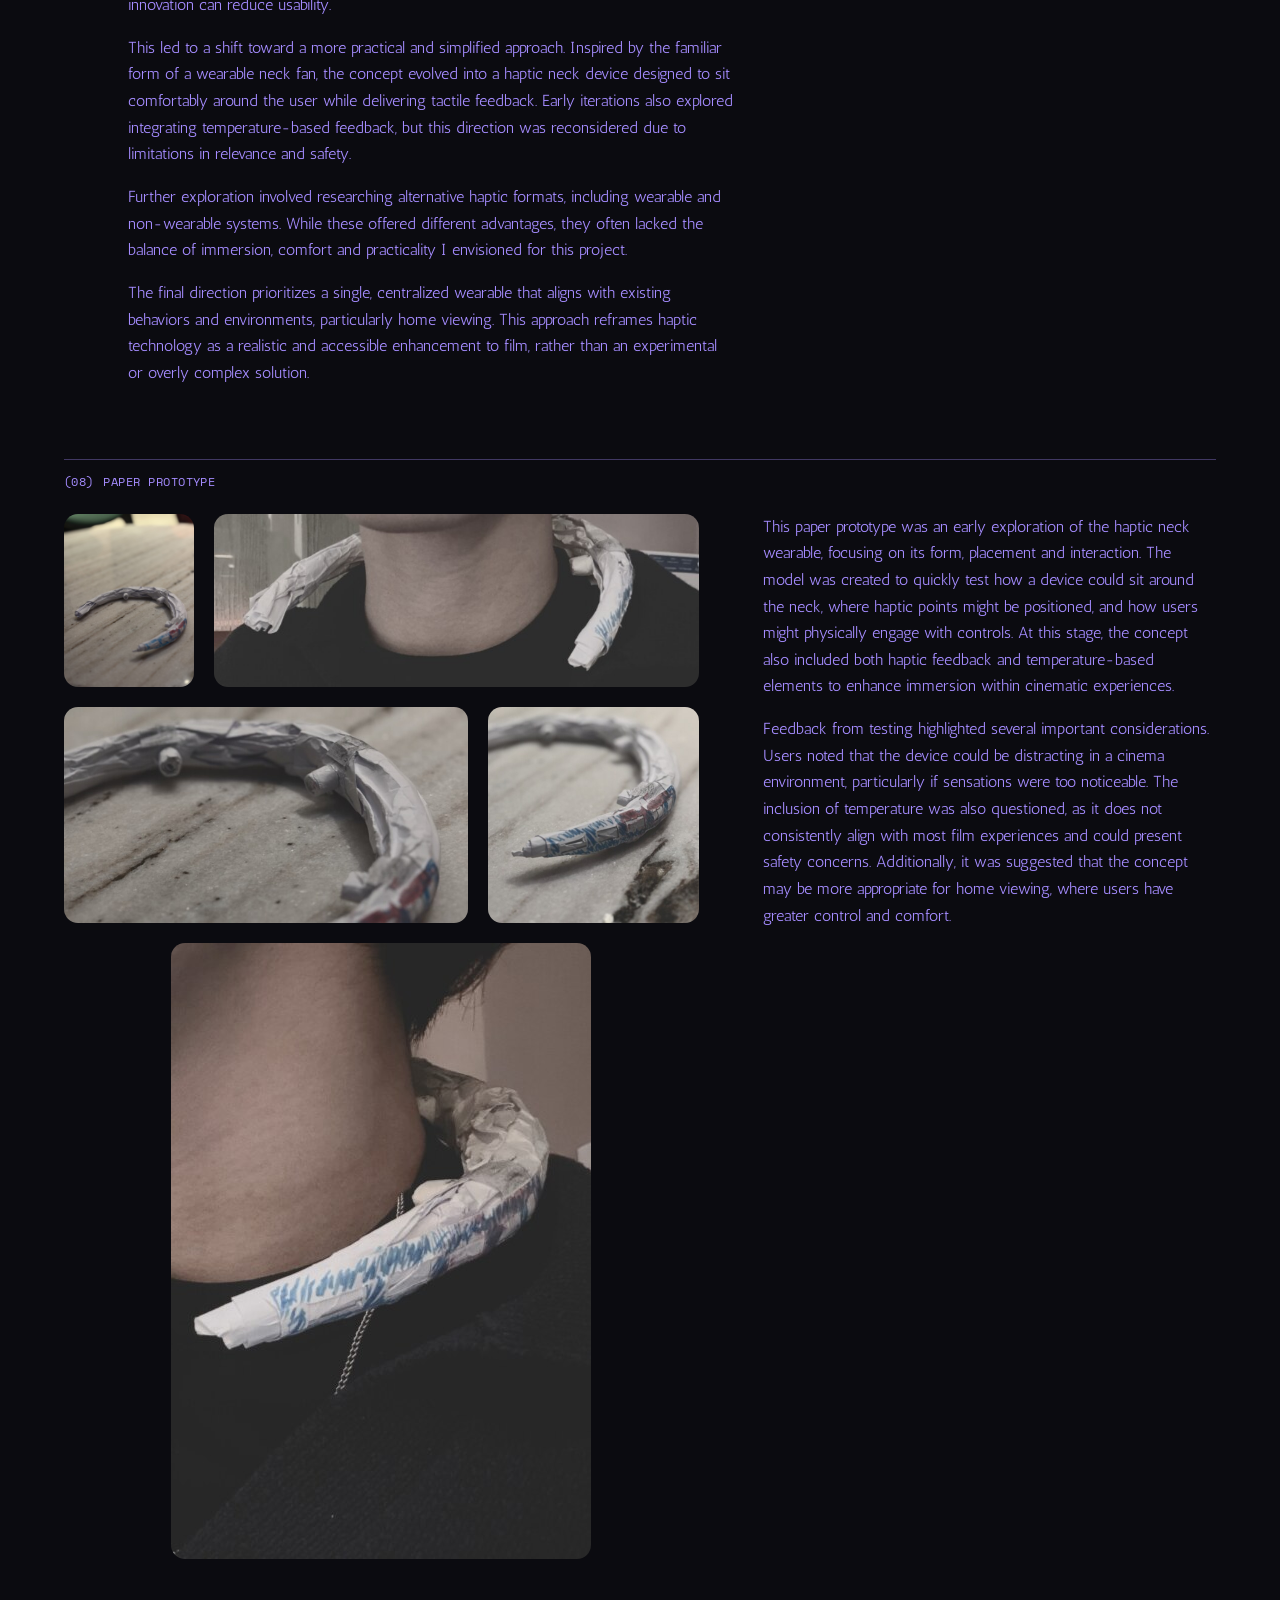
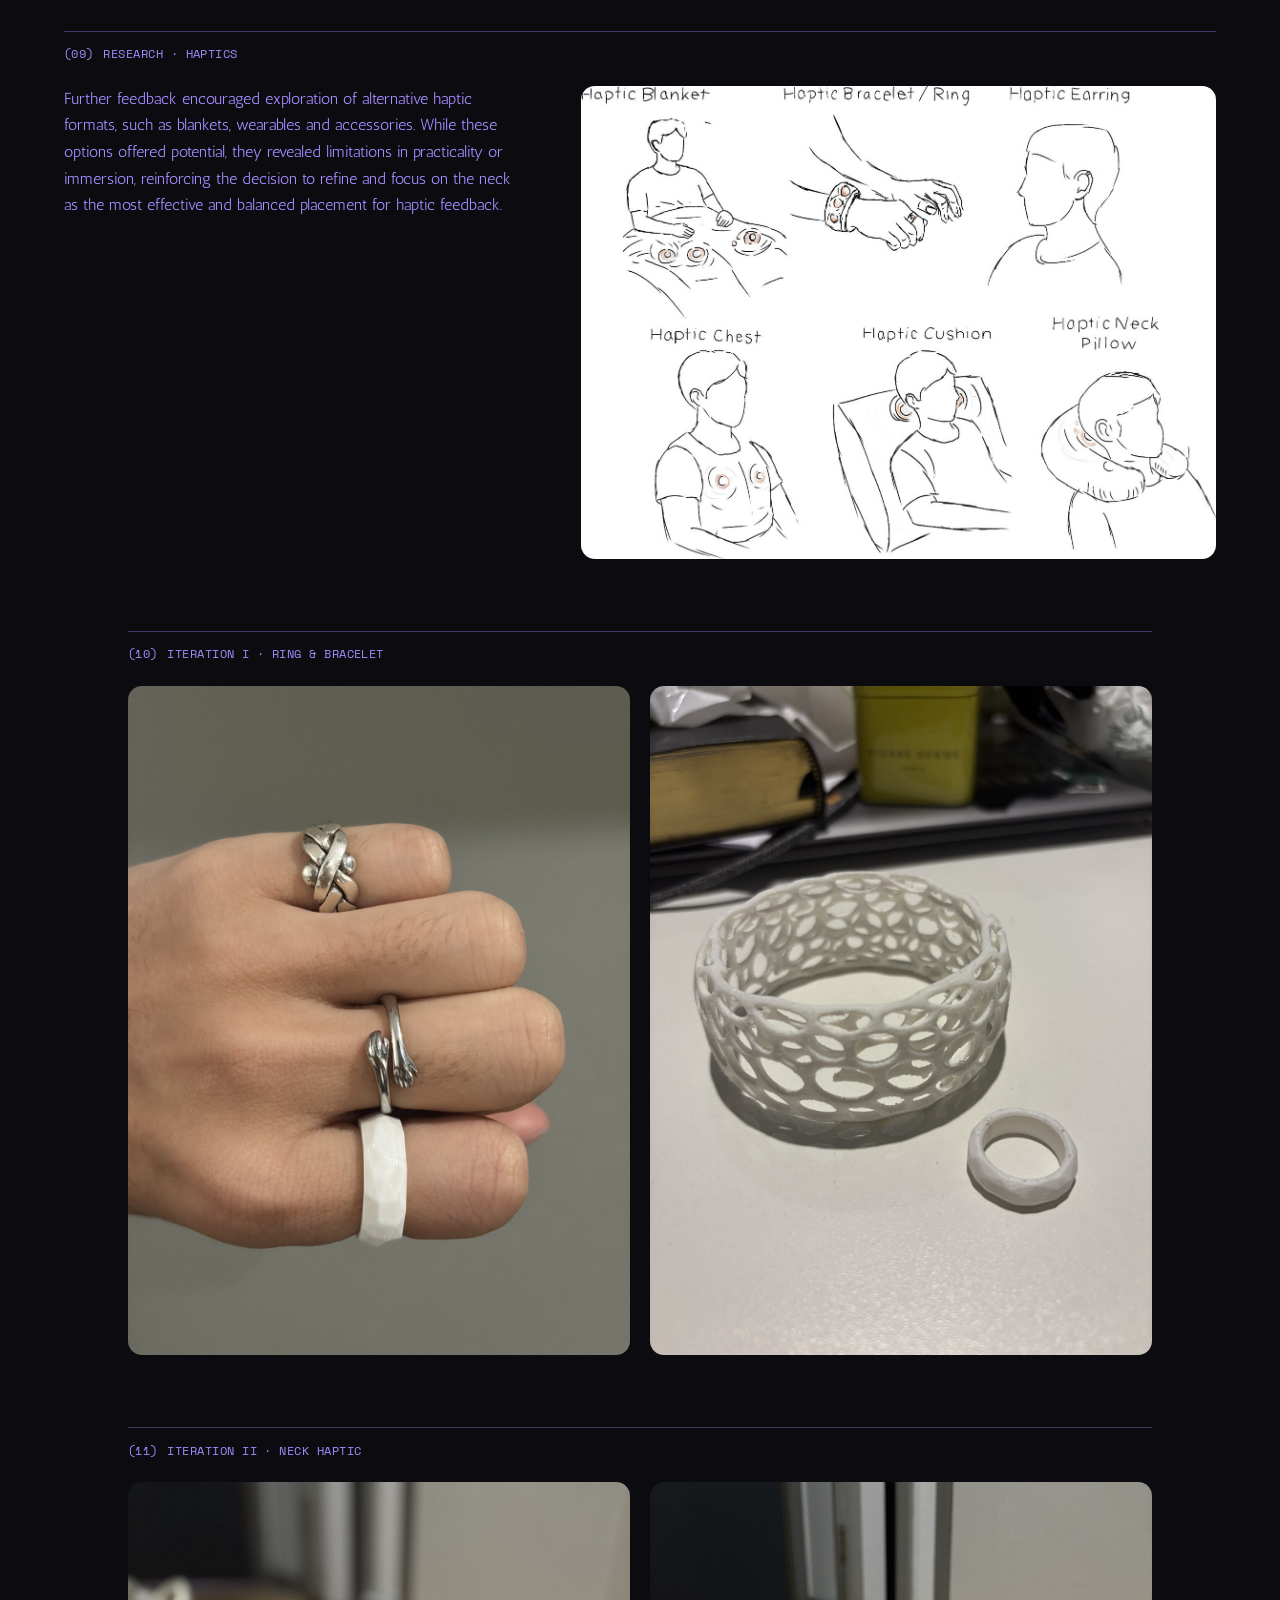
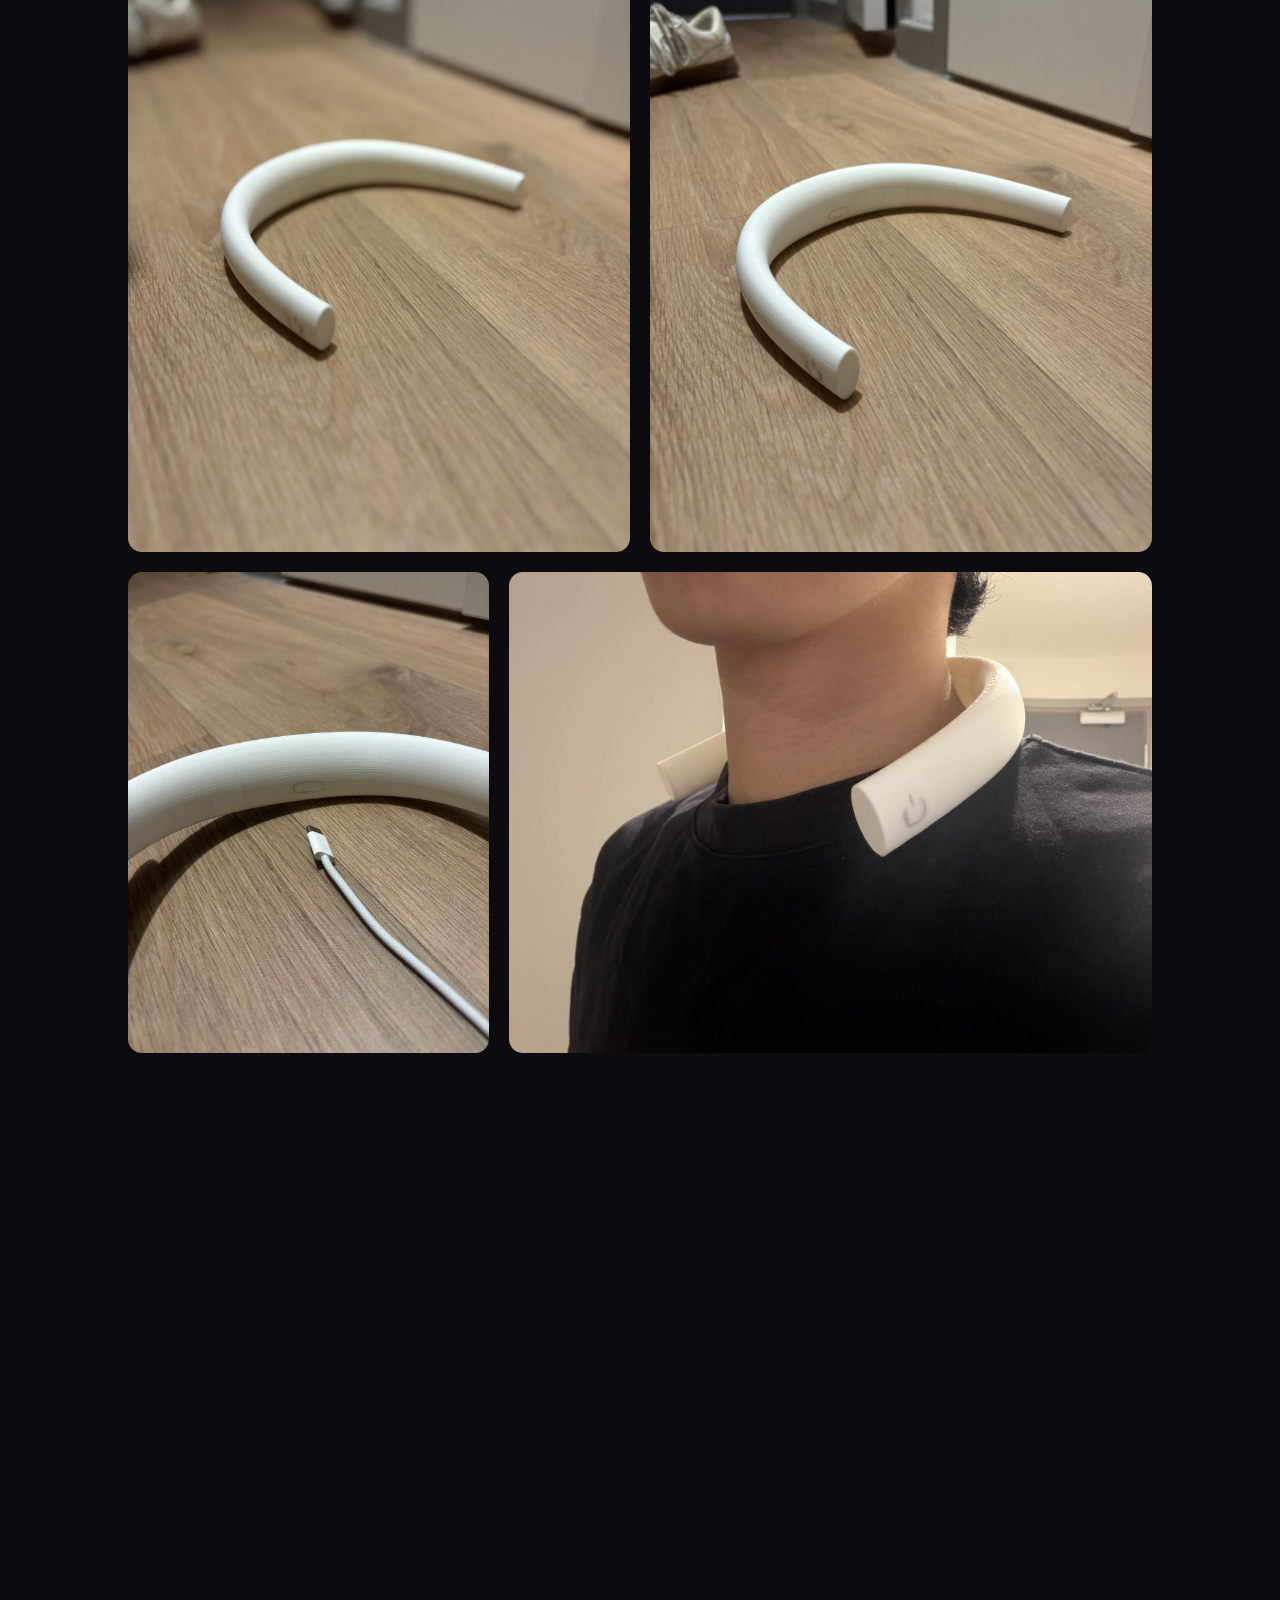
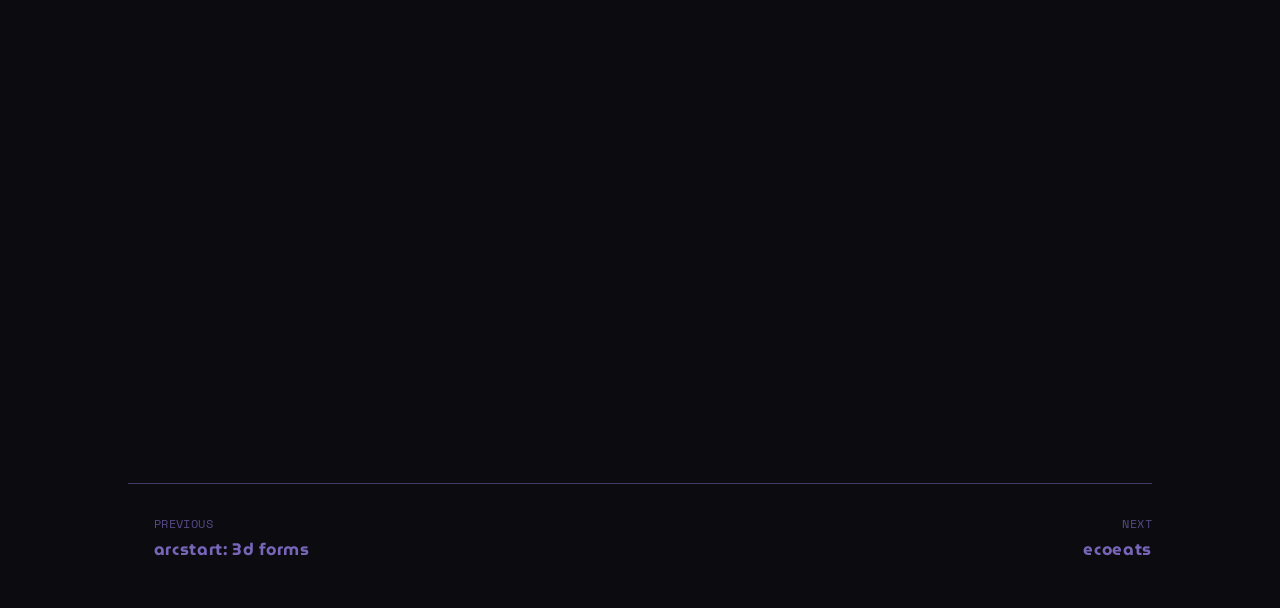
==== commit d4f9da2f: "Remove project numbers; About blurb stays until View work is clicked; new About text Co-Authored-By:" ====
--- a/project.html
+++ b/project.html
@@ -29,7 +29,6 @@
       <div class="article-top">
         <figure class="article-hero"><img id="hero-img" alt=""></figure>
         <header class="article-head">
-          <span class="article-index mono" id="index"></span>
           <h1 id="title"></h1>
           <p class="article-sub" id="subtitle"></p>
         </header>
--- a/style.css
+++ b/style.css
@@ -145,8 +145,7 @@
   transition: transform 0.6s ease;
 }
 .card:hover .card-img img { transform: scale(1.03); }
-.card-index { display: block; margin-top: 0.9rem; }
-.card h3 { margin-top: 0.5rem; font-size: 1.05rem; font-weight: 700; line-height: 1.2; transition: color 0.3s; }
+.card h3 { margin-top: 0.9rem; font-size: 1.05rem; font-weight: 700; line-height: 1.2; transition: color 0.3s; }
 .card p { margin-top: 0.1rem; font-size: 0.88rem; font-style: italic; line-height: 1.35; text-transform: lowercase; opacity: 0.75; }
 .card:hover h3 { color: var(--accent, var(--text)); }
 
@@ -379,11 +378,10 @@
 }
 
 /* Project pages, in the landing page's language (each keeps its own color world):
-   left-aligned text, a (01) number over the title, numbered mono section labels with a
+   left-aligned text, numbered mono section labels with a
    thin rule, and the facts as a small two-column list */
 .article { max-width: 64rem; }
 .article-head { text-align: left; }
-.article-index { display: block; margin-bottom: 1rem; }
 .article-top .article-head h1 { font-size: clamp(2rem, 3.6vw, 3.2rem); line-height: 1.05; }
 .article-sub { font-size: 1rem; line-height: 1.4; }
 .article-body { max-width: 38rem; margin: 0 0 3.5rem; font-size: 1.02rem; line-height: 1.7; text-align: left; }
@@ -445,6 +443,30 @@
 .article-nav a { font-size: 1.05rem; font-weight: 700; }
 .article-nav span { margin-bottom: 0.35rem; opacity: 0.7; }
 
+/* Side by side: a section marked "side" in projects.js puts its words beside the photos
+   they describe, as wide as the opening (cover + title). Whichever column is shorter stays in view while the
+   other scrolls past; every other one is flipped. Stacks on narrow screens. */
+.side-by-side {
+  display: grid; grid-template-columns: minmax(0, 1fr) minmax(0, 1.4fr); gap: 0 clamp(2rem, 5vw, 4rem);
+  align-items: start;
+  width: min(72rem, calc(100vw - 4rem)); margin-left: calc(50% - min(36rem, calc(50vw - 2rem)));
+}
+.side-by-side > .article-label { grid-column: 1 / -1; }
+.side-by-side.flip { grid-template-columns: minmax(0, 1.4fr) minmax(0, 1fr); }
+.side-by-side.flip .side-text { order: 2; }
+.side-text, .side-media { position: sticky; top: 2rem; }
+.side-by-side .section-text { max-width: none; margin: 0; }
+.side-by-side .article-gallery.single { max-width: none; margin-top: 1.25rem; }
+.side-by-side .article-gallery.single:first-child { margin-top: 0; }
+/* A section marked "small" keeps its photos compact (e.g. the volleyball reels) */
+.article-gallery.small { max-width: 26rem; }
+.side-by-side + .article-label, .side-by-side + .side-by-side, .section-text + .side-by-side, .article-gallery + .side-by-side { margin-top: 4.5rem; }
+@media (max-width: 860px) {
+  .side-by-side { display: block; width: auto; margin-left: 0; }
+  .side-text, .side-media { position: static; }
+  .side-by-side .section-text { margin-bottom: 1.75rem; }
+}
+
 /* Booklet controls: mono words instead of round buttons */
 .booklet-controls { justify-content: flex-start; }
 .booklet-controls button {
@@ -588,7 +610,6 @@
   max-width: 17rem;
   text-align: left;
 }
-.strip-index { margin-bottom: 1.1rem; }
 .strip-title { font-family: var(--title); font-weight: 700; font-size: 1.05rem; line-height: 1.2; text-transform: lowercase; }
 .strip-sub { font-size: 0.88rem; font-style: italic; line-height: 1.35; text-transform: lowercase; }
 
@@ -695,3 +716,34 @@
 @media (prefers-reduced-motion: reduce) {
   .intro, .hero.intro-on .intro { transition: none; }
 }
+
+/* Contact form (contact.js): the last section; the nav's CONTACT link jumps here */
+.contact-section { padding-bottom: 6rem; }
+.contact-wrap { max-width: 38rem; text-align: left; }
+.contact-lede { font-size: clamp(1.15rem, 1.7vw, 1.4rem); line-height: 1.45; margin-bottom: 2rem; }
+.contact-form { display: flex; flex-direction: column; }
+.contact-form label { margin: 1.25rem 0 0.4rem; opacity: 0.7; }
+.contact-form label:first-child { margin-top: 0; }
+.contact-form input, .contact-form textarea {
+  width: 100%;
+  padding: 0.6rem 0;
+  border: 0;
+  border-bottom: 1px solid currentColor;
+  border-radius: 0;
+  background: none;
+  color: inherit;
+  font: inherit;
+  font-size: 1.05rem;
+  resize: vertical;
+}
+.contact-form textarea { min-height: 7rem; line-height: 1.55; }
+.contact-form input::placeholder, .contact-form textarea::placeholder { color: inherit; opacity: 0.35; }
+.contact-form input:focus, .contact-form textarea:focus { outline: none; border-bottom-width: 2px; }
+.cf-honey { position: absolute; left: -9999px; width: 1px; height: 1px; opacity: 0; }
+.cf-send { align-self: flex-start; margin-top: 1.75rem; padding: 0.3rem 0; background: none; border: 0; color: inherit; opacity: 0.8; transition: opacity 0.2s; }
+.cf-send:hover { opacity: 1; }
+.cf-send:disabled { opacity: 0.35; }
+.cf-status { min-height: 1.5em; margin-top: 1rem; font-size: 0.95rem; font-style: italic; }
+.cf-status[data-kind="error"] { color: #b3261e; }
+.contact-alt { margin-top: 2.5rem; opacity: 0.7; }
+.contact-alt a { text-decoration: none; border-bottom: 1px solid currentColor; }
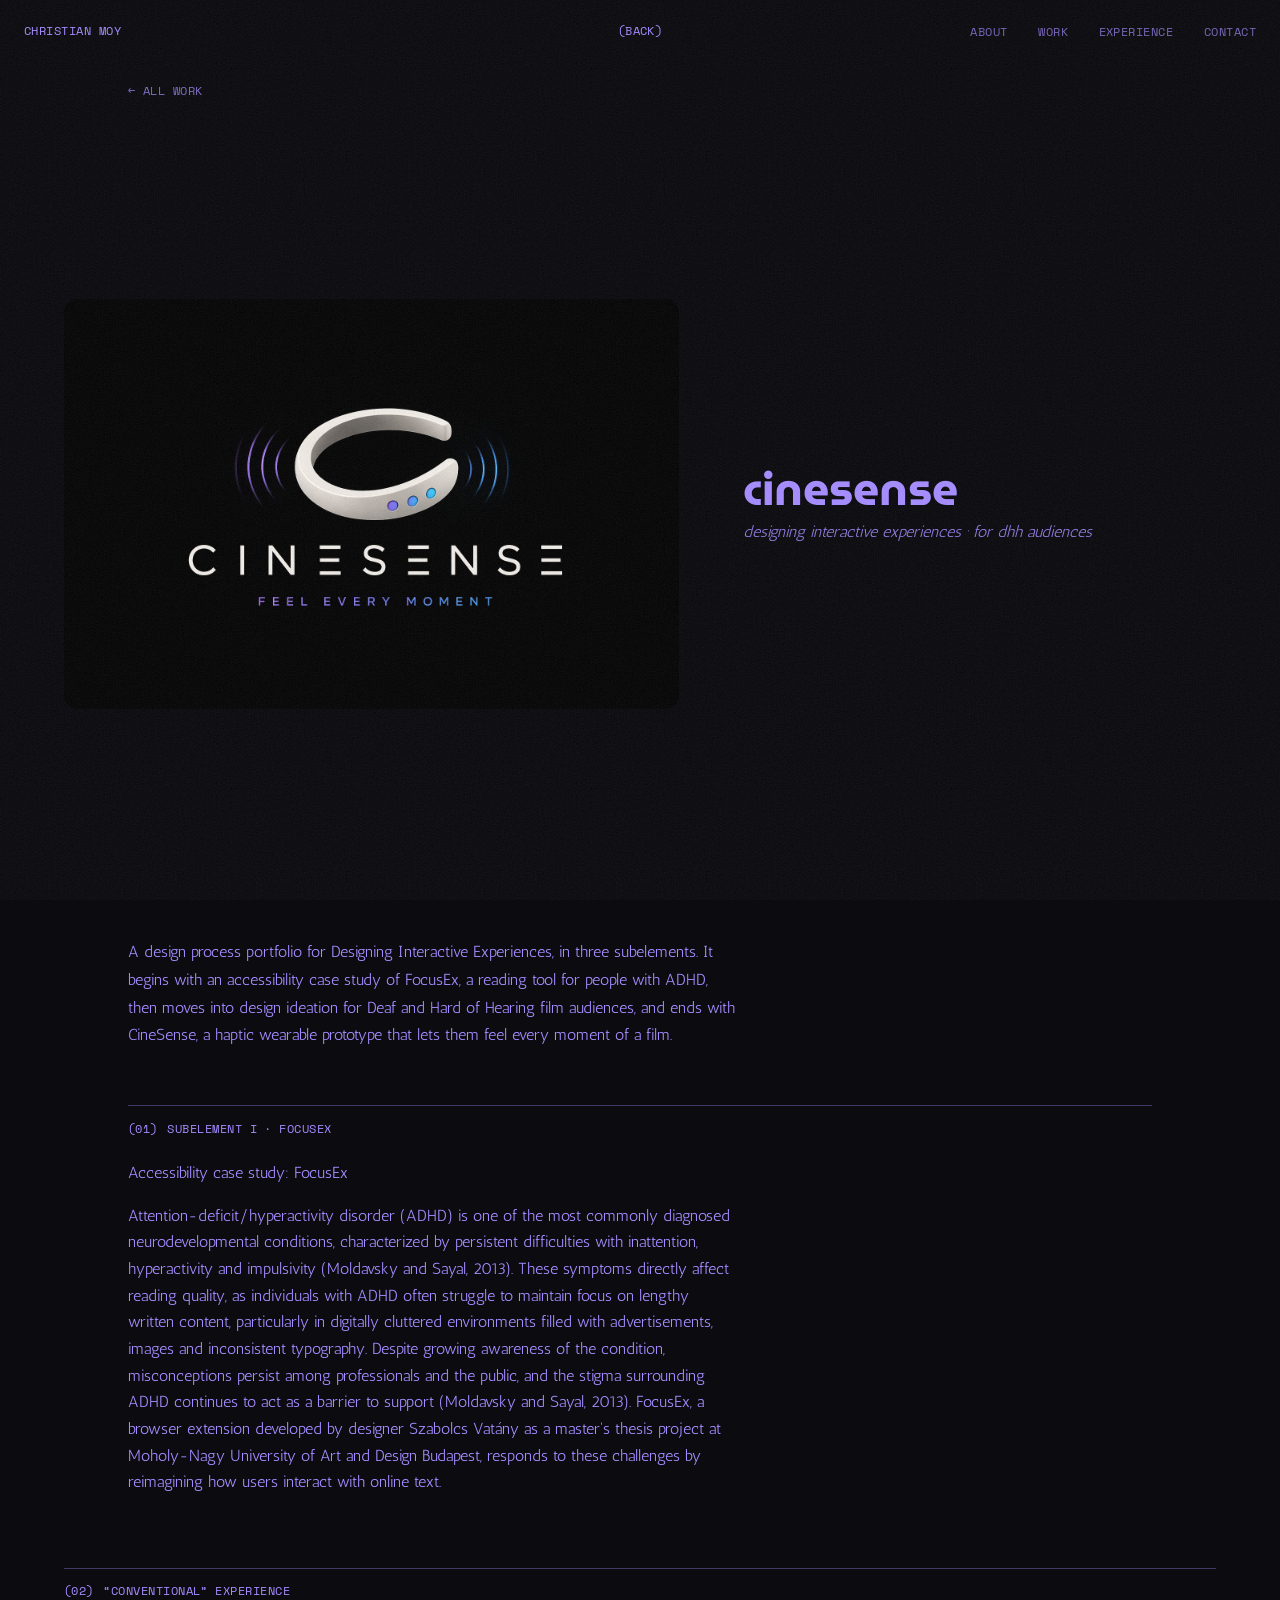
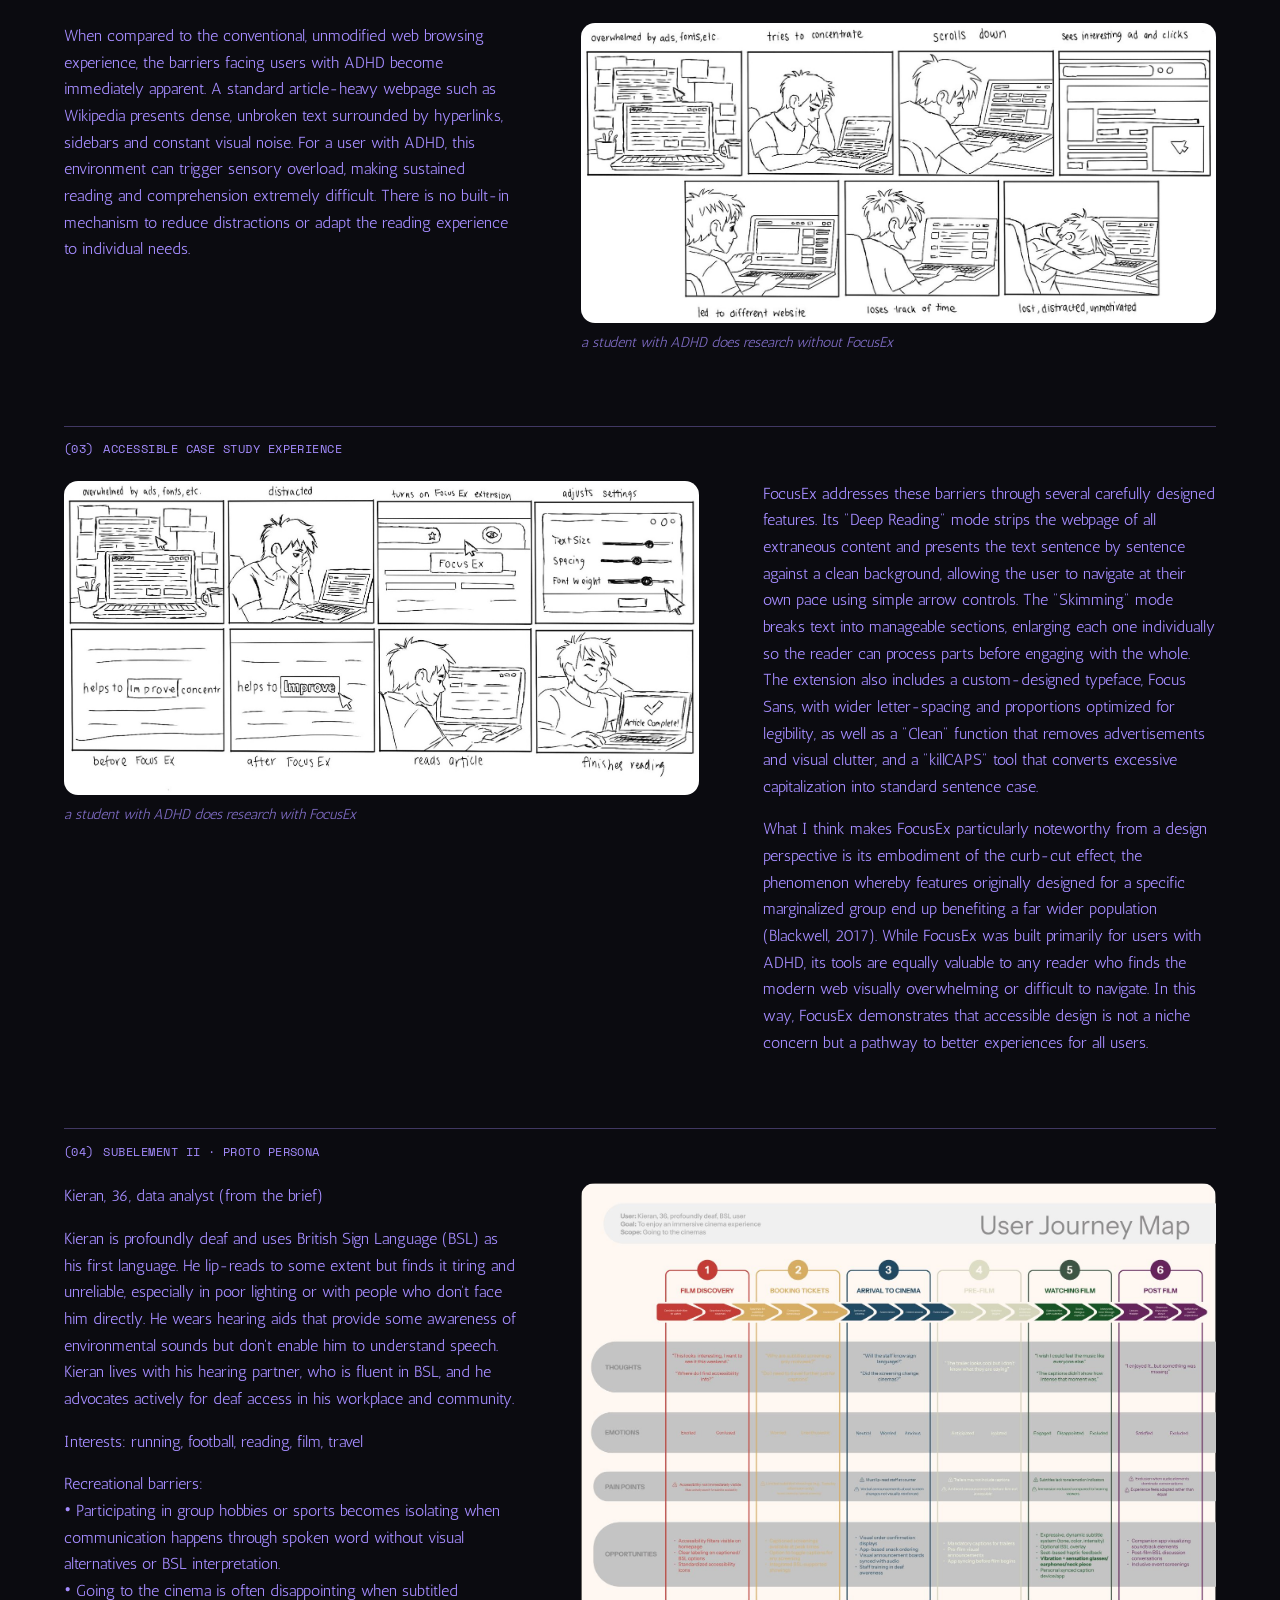
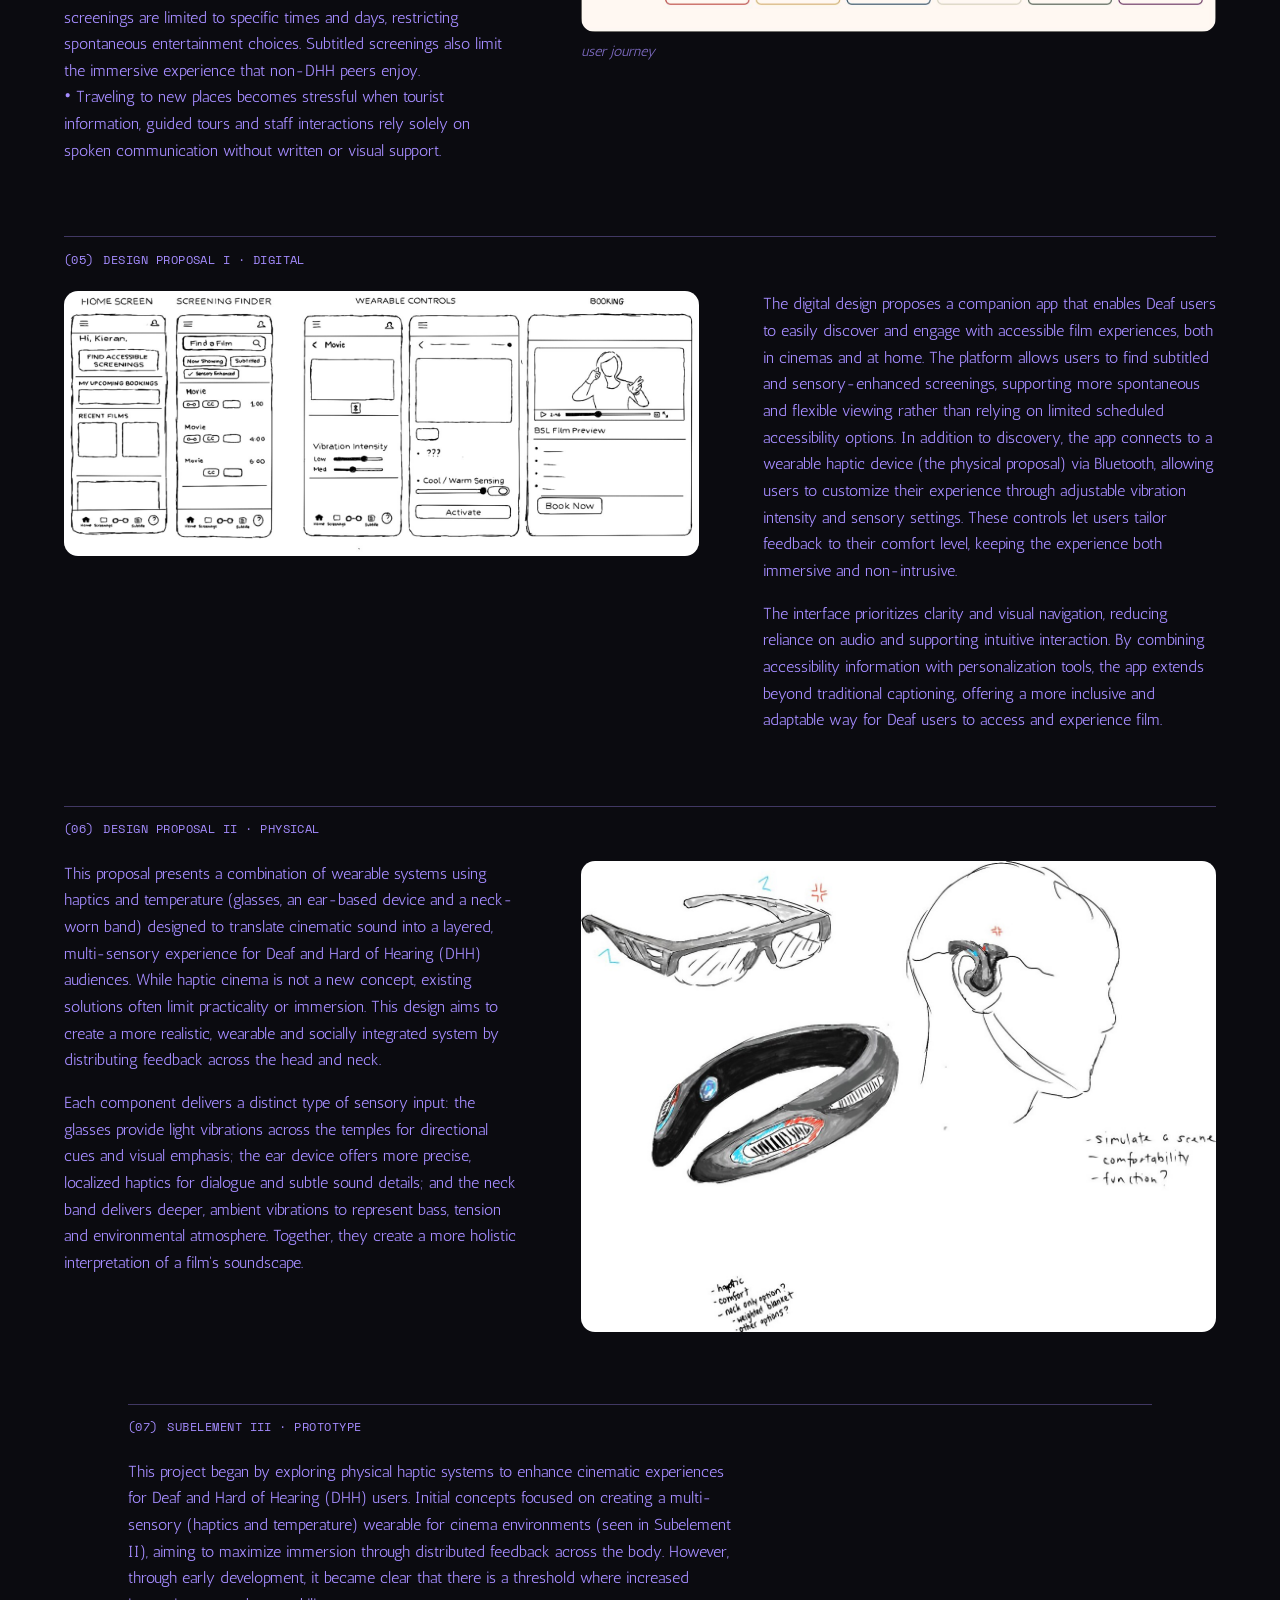
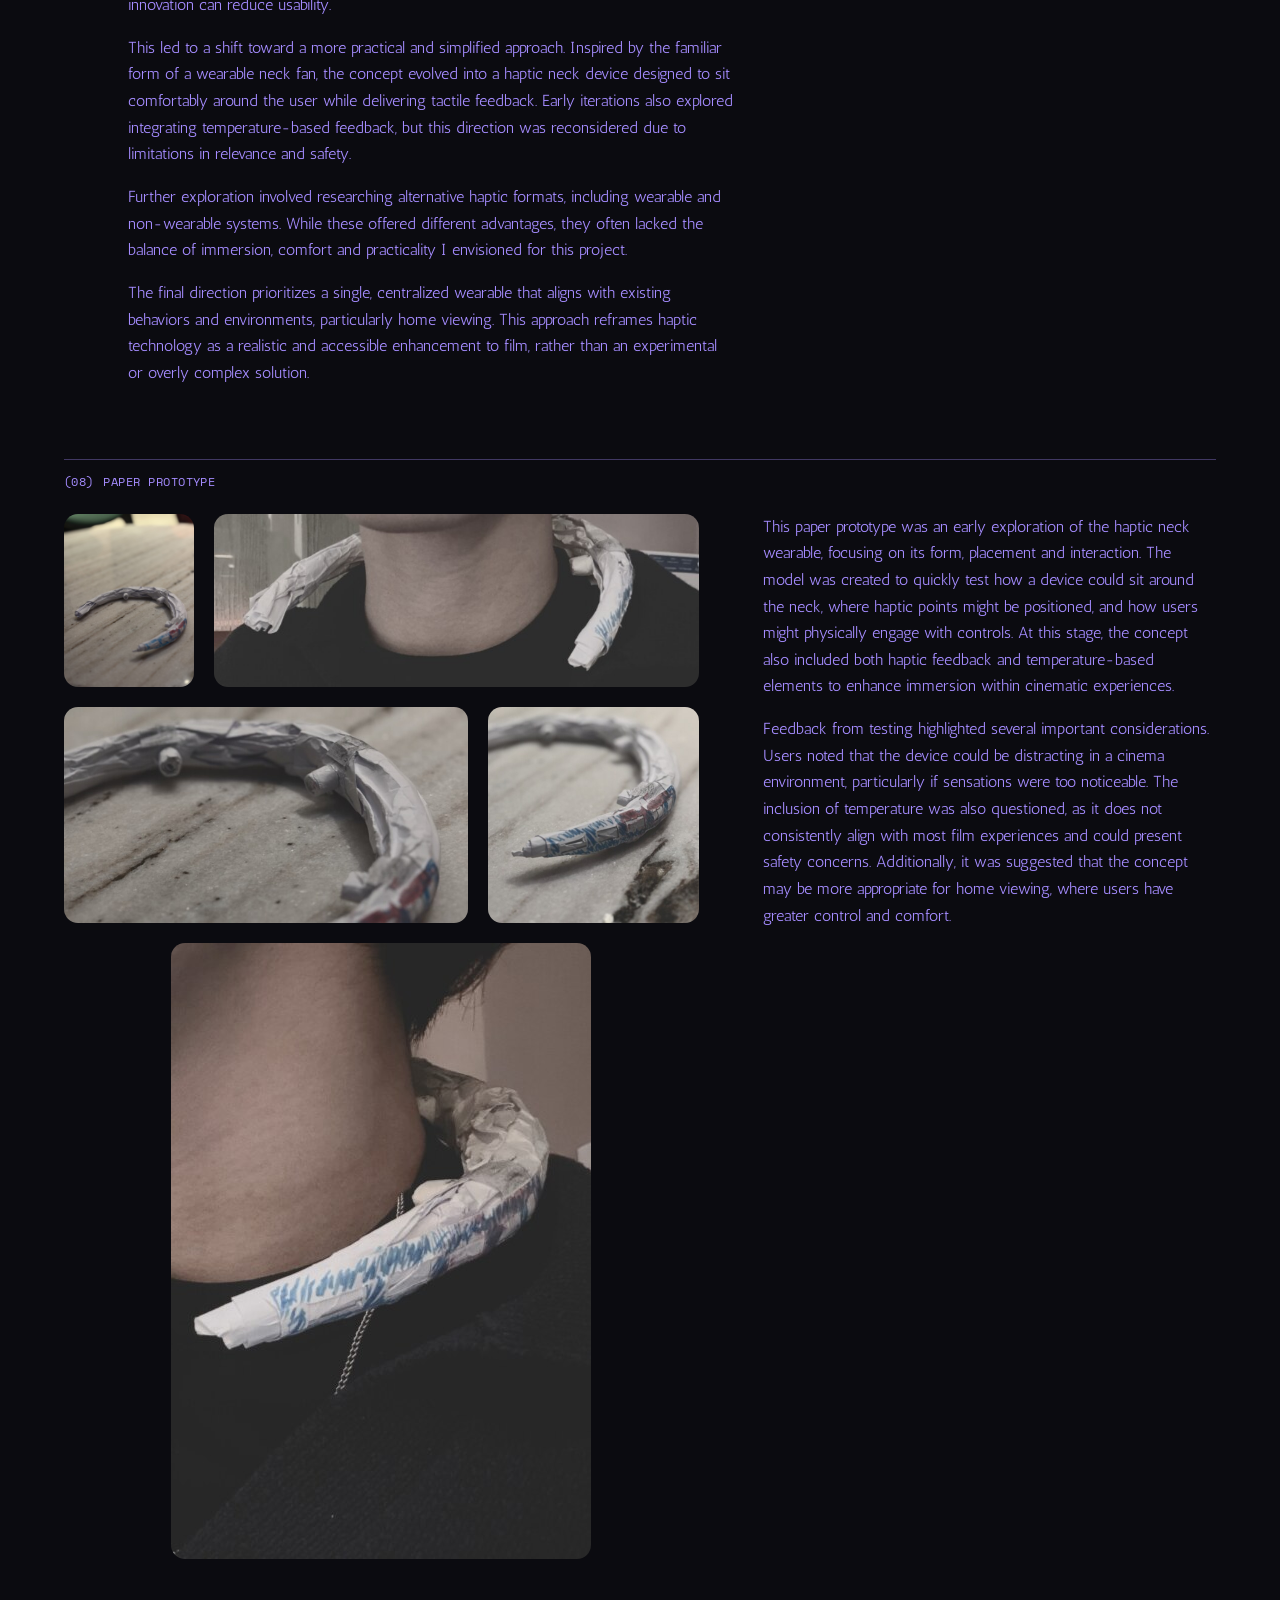
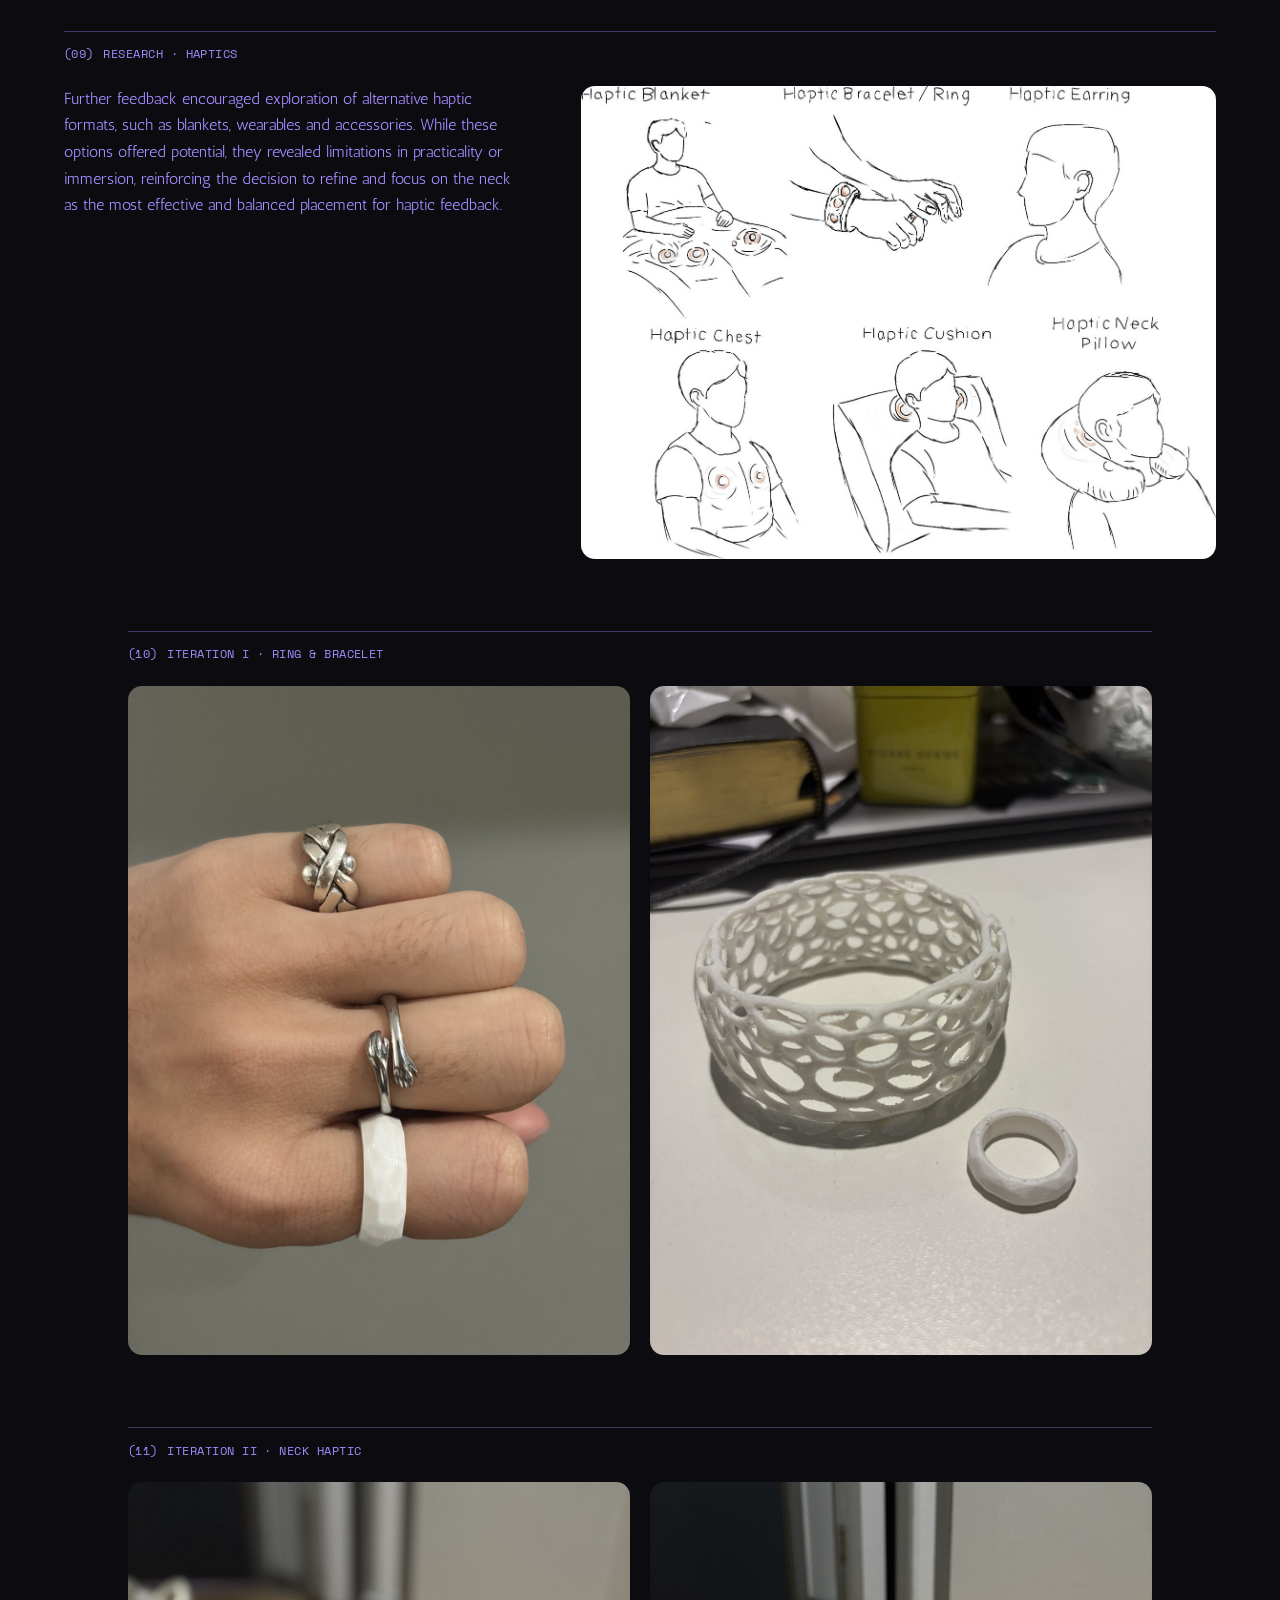
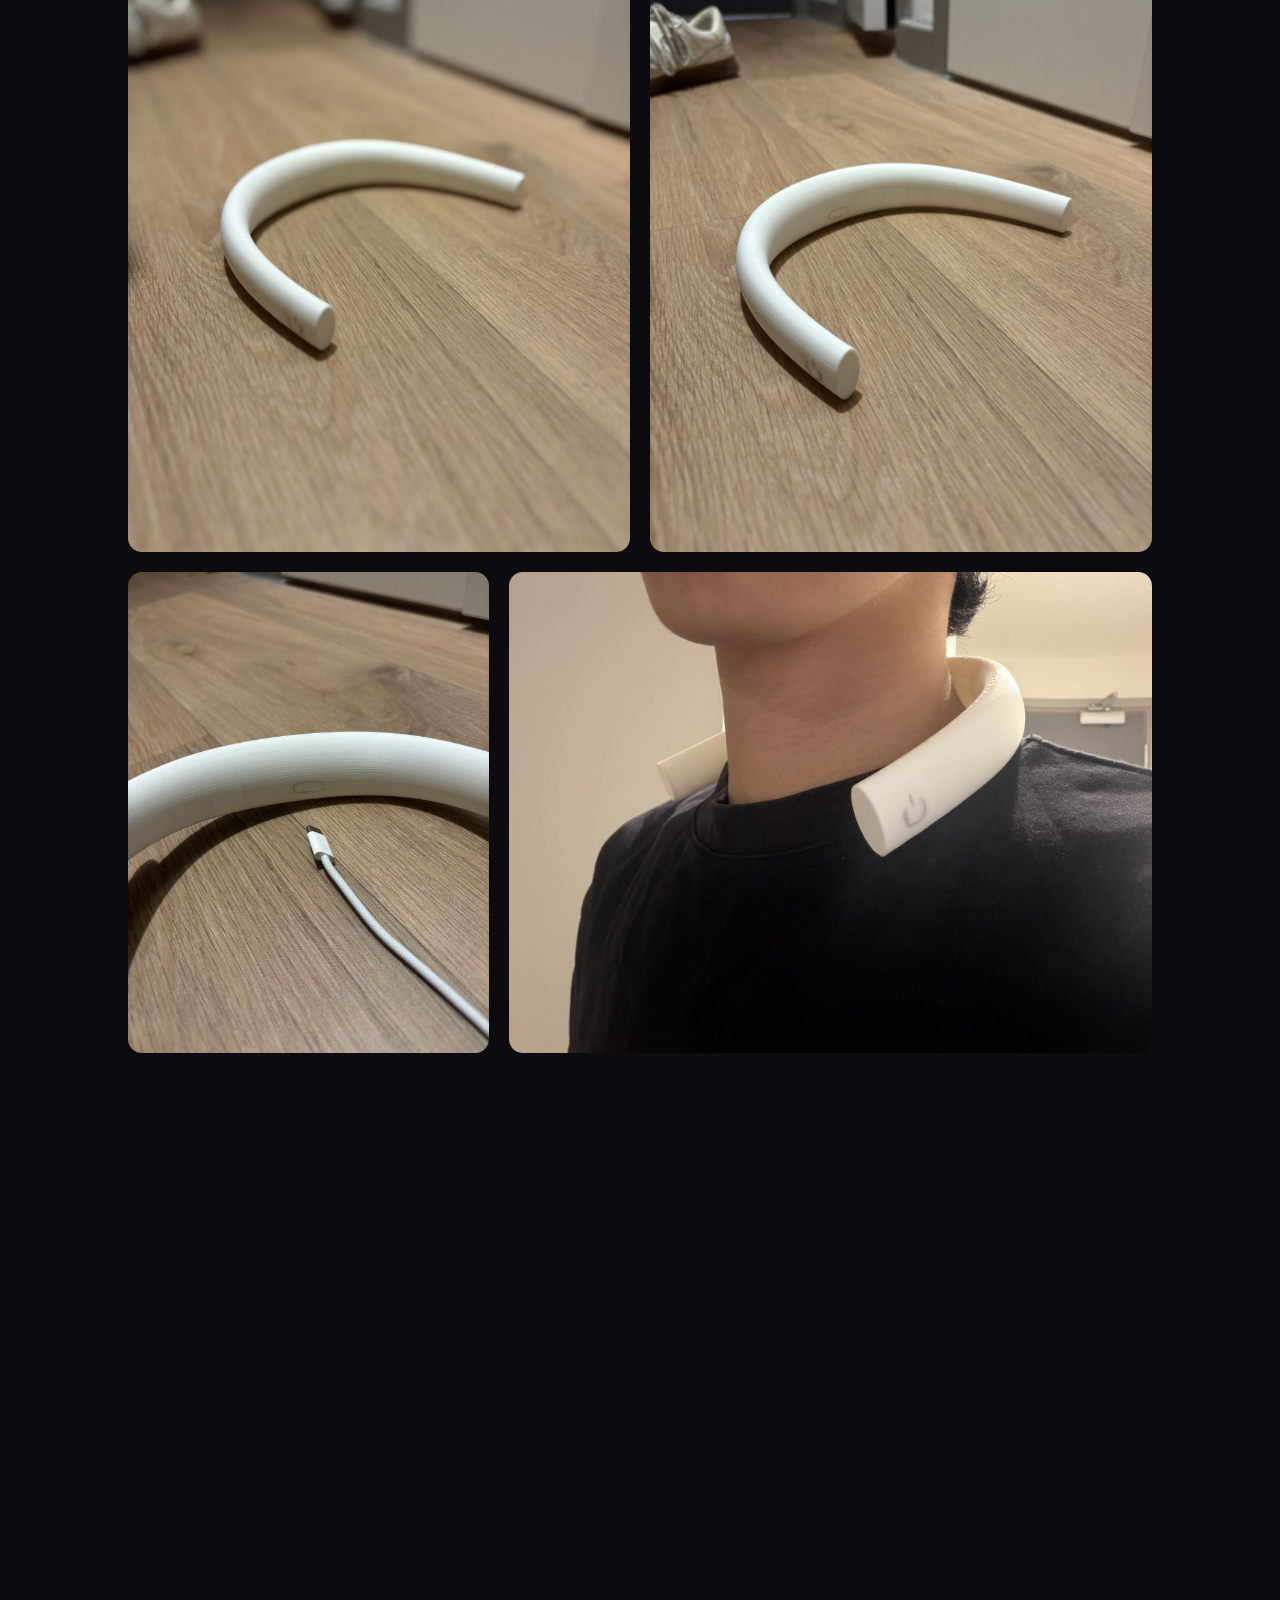
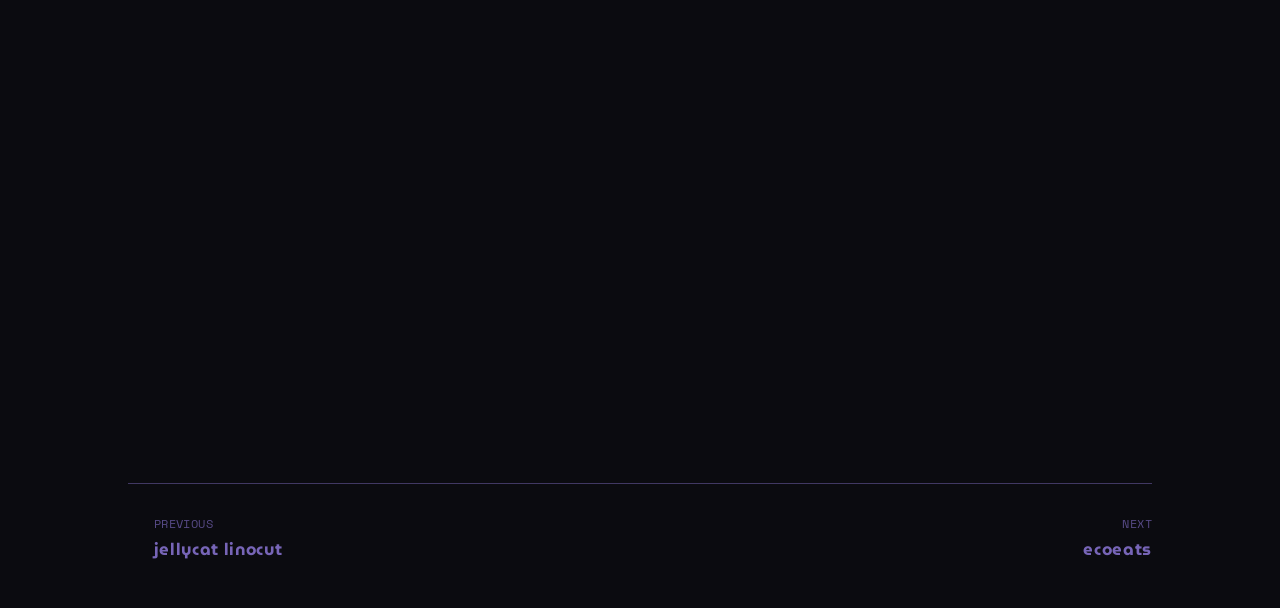
==== commit eeb0aba0: "Reels stay in one row on phones; version tags on CSS/JS so browsers load updates Co-Authored-By: Cla" ====
--- a/project.html
+++ b/project.html
@@ -8,7 +8,7 @@
   <link rel="preconnect" href="https://fonts.googleapis.com">
   <link rel="preconnect" href="https://fonts.gstatic.com" crossorigin>
   <link href="https://fonts.googleapis.com/css2?family=Antic&family=MuseoModerno:wght@500;600;700&family=Space+Mono&display=swap" rel="stylesheet">
-  <link rel="stylesheet" href="style.css">
+  <link rel="stylesheet" href="style.css?v=20261124a">
   <script>try{var f=JSON.parse(sessionStorage.getItem("page-fade"));if(f){var r=document.documentElement;r.style.setProperty("--page-bg",f[0]);r.style.setProperty("--page-ink",f[1]);r.classList.add("entering")}}catch(e){}</script>
 </head>
 <body class="project-page">
@@ -55,9 +55,9 @@
     <button class="lb-next" aria-label="Next image">&rsaquo;</button>
   </div>
 
-  <script src="projects.js"></script>
-  <script src="fade.js"></script>
-  <script src="project.js"></script>
-  <script src="effects.js"></script>
+  <script src="projects.js?v=20261124a"></script>
+  <script src="fade.js?v=20261124a"></script>
+  <script src="project.js?v=20261124a"></script>
+  <script src="effects.js?v=20261124a"></script>
 </body>
 </html>
--- a/style.css
+++ b/style.css
@@ -306,7 +306,8 @@
 }
 
 /* Page color fade (fade.js): content fades out on leaving and in on arriving */
-.site-header, main, .site-footer { transition: opacity 0.45s ease; }
+.site-header { transition: opacity 0.45s ease, background-color 0.6s ease; }
+main, .site-footer { transition: opacity 0.45s ease; }
 .entering .site-header, .entering main, .entering .site-footer,
 .leaving .site-header, .leaving main, .leaving .site-footer { opacity: 0; }
 @media (prefers-reduced-motion: reduce) {
@@ -316,6 +317,7 @@
 /* Cover photo morph between the homepage and a project page (fade.js) */
 @view-transition { navigation: auto; }
 .instant body { transition: none; }
+.instant .site-header { transition: opacity 0.45s ease; }
 ::view-transition-group(hero) { animation-duration: 0.7s; animation-timing-function: cubic-bezier(0.2, 0, 0, 1); }
 ::view-transition-old(hero), ::view-transition-new(hero) { height: 100%; object-fit: cover; }
 ::view-transition-old(root), ::view-transition-new(root) { animation-duration: 0.5s; }
@@ -375,6 +377,8 @@
 @media (max-width: 640px) {
   .article-gallery.natural-row { flex-direction: column; }
   .natural-row > button { flex: none !important; width: 100%; }
+  /* A "line" section stays one row on phones too, with a tighter gap */
+  .article-gallery.natural-row.line { flex-direction: row; gap: 0.5rem; }
 }
 
 /* Project pages, in the landing page's language (each keeps its own color world):
@@ -459,7 +463,7 @@
 .side-by-side .article-gallery.single { max-width: none; margin-top: 1.25rem; }
 .side-by-side .article-gallery.single:first-child { margin-top: 0; }
 /* A section marked "small" keeps its photos compact (e.g. the volleyball reels) */
-.article-gallery.small { max-width: 26rem; }
+.article-gallery.small, .article-gallery.small.single:has(.whole) { max-width: 26rem; }
 .side-by-side + .article-label, .side-by-side + .side-by-side, .section-text + .side-by-side, .article-gallery + .side-by-side { margin-top: 4.5rem; }
 @media (max-width: 860px) {
   .side-by-side { display: block; width: auto; margin-left: 0; }
@@ -474,6 +478,7 @@
   font-family: "Space Mono", ui-monospace, monospace; font-size: 0.9rem;
 }
 .booklet-count { font-family: "Space Mono", ui-monospace, monospace; font-size: 0.72rem; font-style: normal; letter-spacing: 0.04em; }
+.booklet-hint { margin: -0.5rem 0 1.5rem; font-size: 0.92rem; font-style: italic; opacity: 0.75; }
 
 /* Effects (effects.js) ---------------------------------------------------- */
 /* Paper grain: a faint, static noise over every page, in any color world */
@@ -562,7 +567,7 @@
   max-width: none;
   padding: 1.1rem var(--edge);
 }
-.site-header nav { justify-self: end; }
+.site-header nav { justify-self: end; grid-column: -2 / -1; } /* always the last column, even with no middle label (homepage) */
 .header-center { text-decoration: none; }
 nav a { margin-left: 1.6rem; color: inherit; }
 .logo:hover, .header-center:hover, nav a:hover, .hero-bottom a:hover { opacity: 0.55; }
@@ -612,6 +617,8 @@
 }
 .strip-title { font-family: var(--title); font-weight: 700; font-size: 1.05rem; line-height: 1.2; text-transform: lowercase; }
 .strip-sub { font-size: 0.88rem; font-style: italic; line-height: 1.35; text-transform: lowercase; }
+/* Neutral start (strip.js): no project picked yet, so no title or subtitle */
+.hero-strip.neutral .strip-caption { opacity: 0; visibility: hidden; }
 
 /* The strip runs edge to edge and fades out at both sides (body clips the overflow) */
 body { overflow-x: clip; }
@@ -664,14 +671,20 @@
   text-align: left;
 }
 .hero-bottom a { text-decoration: none; justify-self: start; }
-.hb-blurb { max-width: 15rem; }
+.hb-center { grid-column: 2; } /* the first column stays empty, so the rest keep their places */
+.hb-center, .hb-links { white-space: nowrap; }
+/* The credential sits just before EMAIL / LINKEDIN, so it stays on one line on laptops too */
+.hero-bottom { grid-template-columns: minmax(0, 28%) 1fr max-content auto; column-gap: clamp(1rem, 3vw, 2.5rem); }
+@media (min-width: 701px) and (max-width: 800px) {
+  .hero-bottom { grid-template-columns: 0 auto minmax(0, 1fr) auto; } /* too tight for one line: the credential may wrap */
+}
 .hb-links a { margin-left: 1.6rem; }
 
 @media (max-width: 700px) {
   .header-center { display: none; }
   .site-header { grid-template-columns: auto 1fr; }
   nav a { margin-left: 0.9rem; }
-  .hero-bottom { grid-template-columns: 1fr auto; row-gap: 0.9rem; }
+  .hero-bottom { grid-template-columns: 1fr auto; row-gap: 0.9rem; column-gap: 1rem; }
   .hb-links a { margin-left: 0; margin-right: 1rem; }
   .hb-links { justify-self: end; }
   .strip-caption { max-width: 70vw; }
@@ -688,7 +701,7 @@
   left: var(--anchor, 20vw);
   top: 50%;
   width: min(34rem, calc(100vw - var(--anchor, 20vw) - 1.5rem));
-  transform: translateY(-50%);
+  transform: translate(-50%, -50%);
   text-align: left;
   opacity: 0;
   visibility: hidden;
@@ -701,8 +714,28 @@
   pointer-events: auto;
   transition: opacity 0.6s ease 0.2s, transform 0.8s cubic-bezier(0.2, 0, 0, 1) 0.2s, visibility 0s;
 }
-.hero:not(.intro-on) .intro { transform: translateY(calc(-50% - 20px)); }
+.hero:not(.intro-on) .intro { transform: translate(-50%, calc(-50% - 20px)); }
 .intro-label { display: block; margin-bottom: 1.4rem; }
+/* The blurb and two photos of Christian, centered on the page together; the photos share
+   the basketball photo's 2:3 shape and are angled like a small collage, both fully visible */
+.intro {
+  display: grid;
+  grid-template-columns: minmax(0, 32rem) auto;
+  column-gap: clamp(2rem, 4.5vw, 4.5rem);
+  align-items: center;
+  left: 50%;
+  width: max-content;
+  max-width: calc(100vw - 3rem);
+}
+.intro > :not(.intro-photos) { grid-column: 1; justify-self: start; }
+.intro-photos { grid-column: 2; grid-row: 1 / span 3; display: flex; align-items: center; gap: clamp(1rem, 2vw, 1.6rem); padding: 1rem 0.5rem; }
+.intro-photos img {
+  height: min(22rem, 46vh, 24vw); width: auto; aspect-ratio: 2 / 3;
+  object-fit: cover; border-radius: var(--radius); display: block;
+  box-shadow: 0 10px 26px rgba(0, 0, 0, 0.16);
+}
+.intro-photos img:first-child { transform: rotate(-4deg) translateY(-0.8rem); }
+.intro-photos img:last-child { transform: rotate(3.5deg) translateY(1.2rem); }
 .intro-text p:first-child { font-size: clamp(1.2rem, 1.9vw, 1.6rem); line-height: 1.45; }
 .intro-text p + p { margin-top: 1.2rem; font-size: 1rem; line-height: 1.6; opacity: 0.7; }
 .intro-go { margin-top: 1.8rem; padding: 0.3rem 0; background: none; border: 0; color: inherit; opacity: 0.75; transition: opacity 0.2s; }
@@ -712,6 +745,11 @@
 @media (max-width: 700px) {
   .intro-text p:first-child { font-size: 1.12rem; }
   .intro-text p + p { font-size: 0.95rem; }
+  /* Phones: the photos sit above the text, smaller */
+  .intro { grid-template-columns: minmax(0, 1fr); }
+  .intro { width: calc(100vw - 3rem); }
+  .intro-photos { grid-column: 1; grid-row: auto; margin-bottom: 1.2rem; gap: 1rem; padding: 0.8rem 0.4rem; }
+  .intro-photos img { height: 11rem; }
 }
 @media (prefers-reduced-motion: reduce) {
   .intro, .hero.intro-on .intro { transition: none; }
@@ -739,10 +777,10 @@
 .contact-form textarea { min-height: 7rem; line-height: 1.55; }
 .contact-form input::placeholder, .contact-form textarea::placeholder { color: inherit; opacity: 0.35; }
 .contact-form input:focus, .contact-form textarea:focus { outline: none; border-bottom-width: 2px; }
-.cf-honey { position: absolute; left: -9999px; width: 1px; height: 1px; opacity: 0; }
 .cf-send { align-self: flex-start; margin-top: 1.75rem; padding: 0.3rem 0; background: none; border: 0; color: inherit; opacity: 0.8; transition: opacity 0.2s; }
 .cf-send:hover { opacity: 1; }
 .cf-send:disabled { opacity: 0.35; }
+.cf-honey { position: absolute; left: -9999px; width: 1px; height: 1px; opacity: 0; }
 .cf-status { min-height: 1.5em; margin-top: 1rem; font-size: 0.95rem; font-style: italic; }
 .cf-status[data-kind="error"] { color: #b3261e; }
 .contact-alt { margin-top: 2.5rem; opacity: 0.7; }
